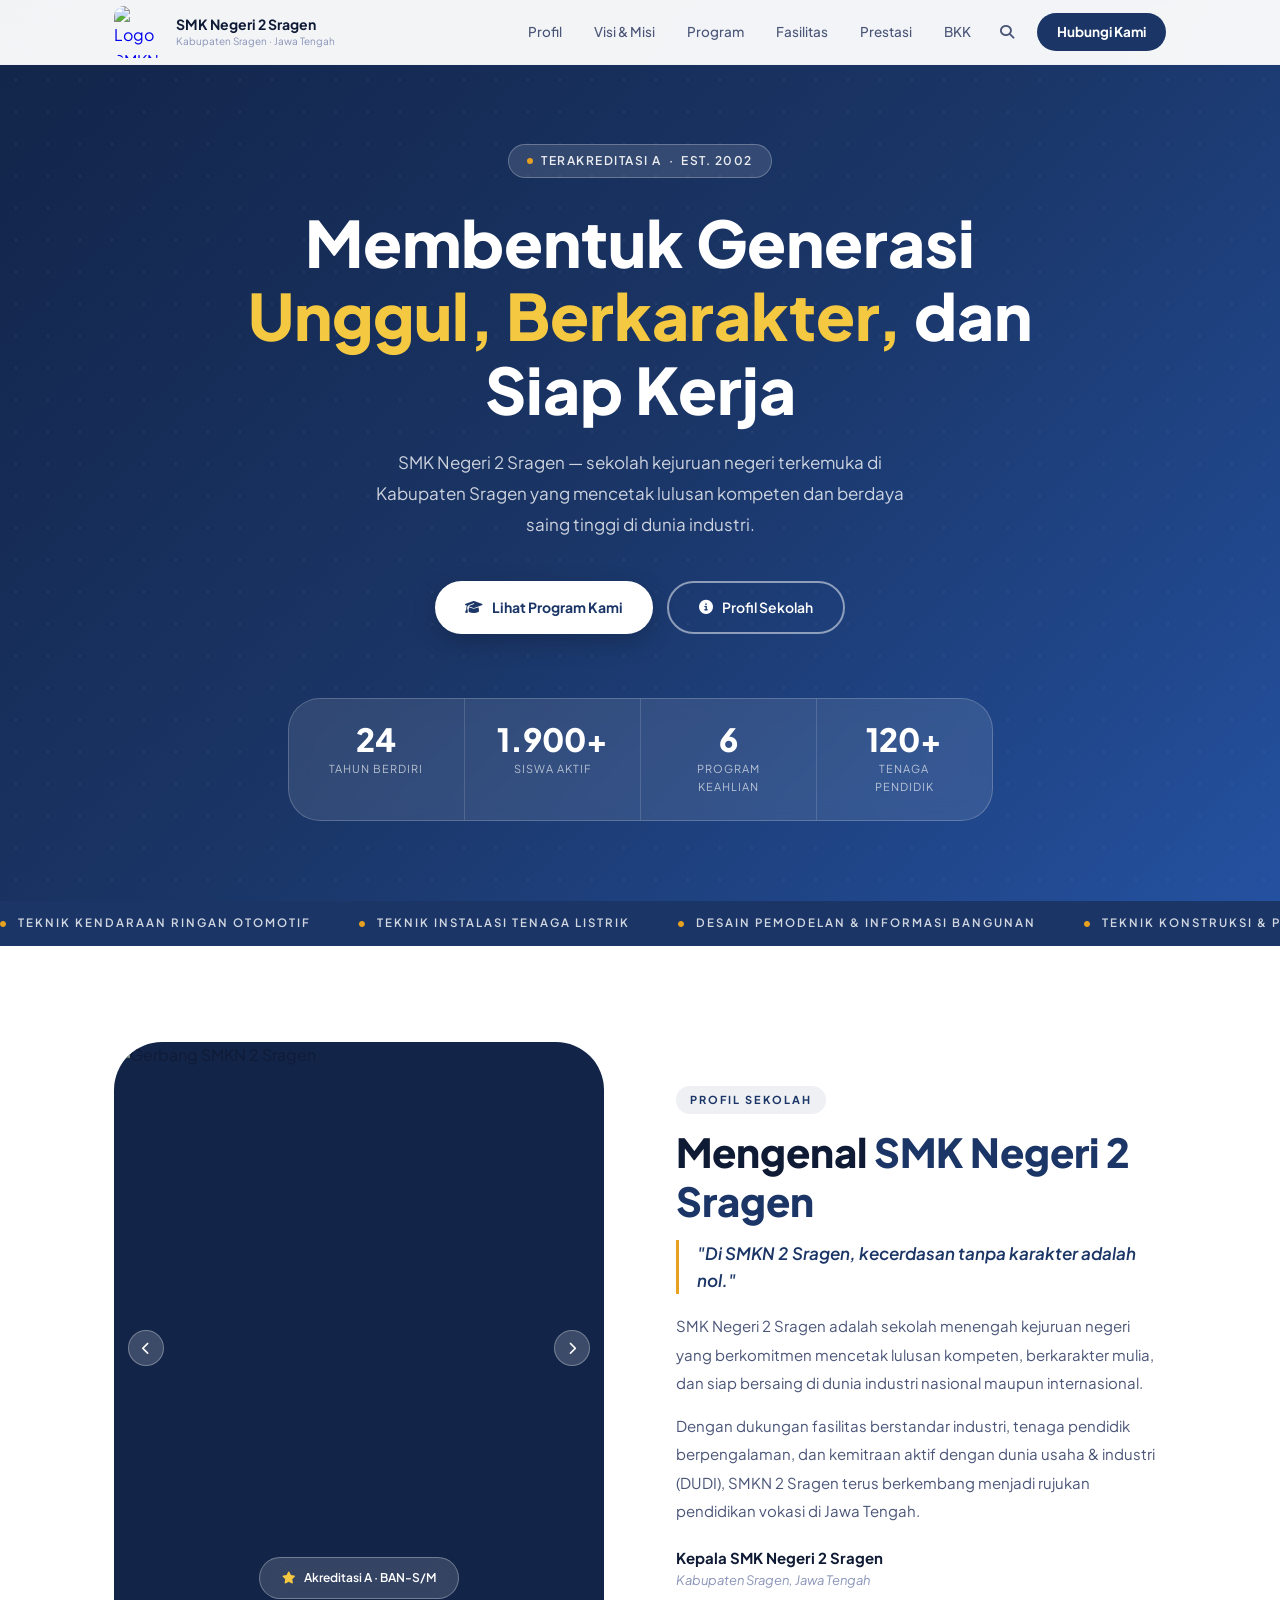
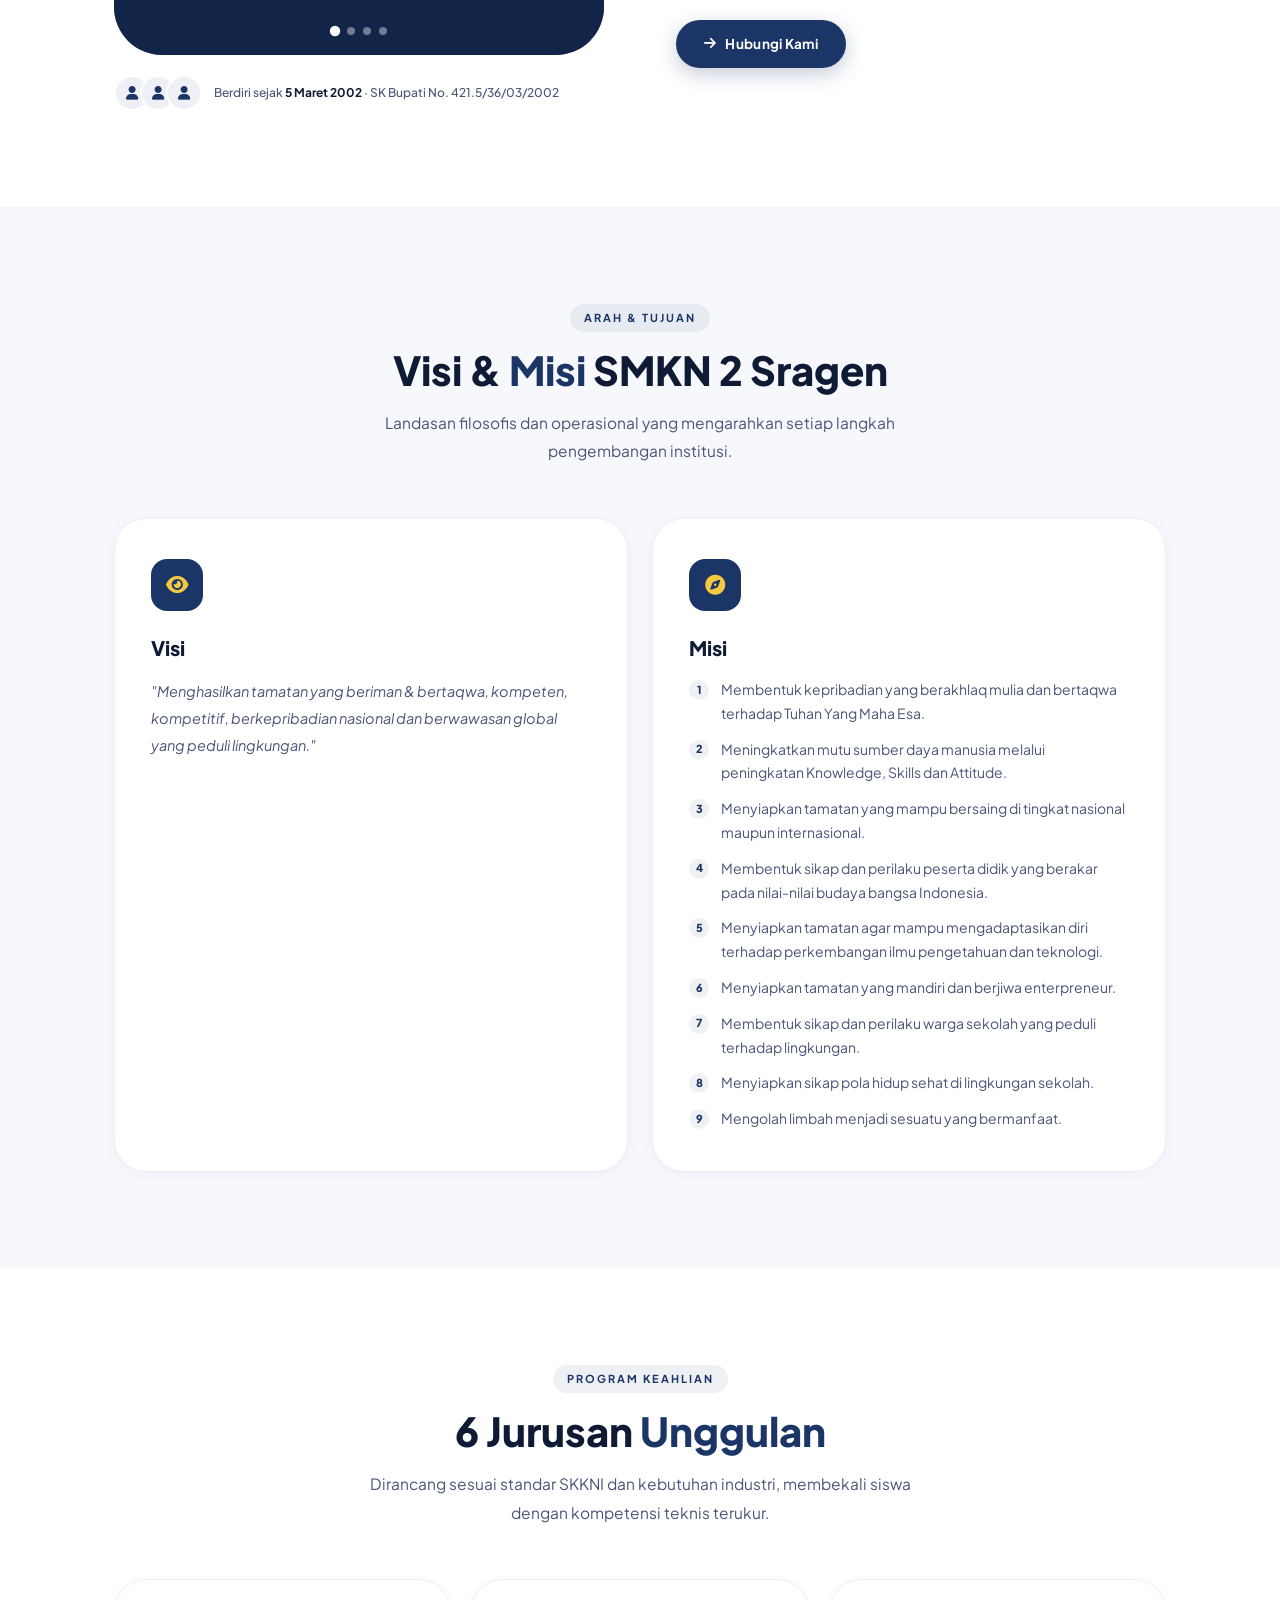
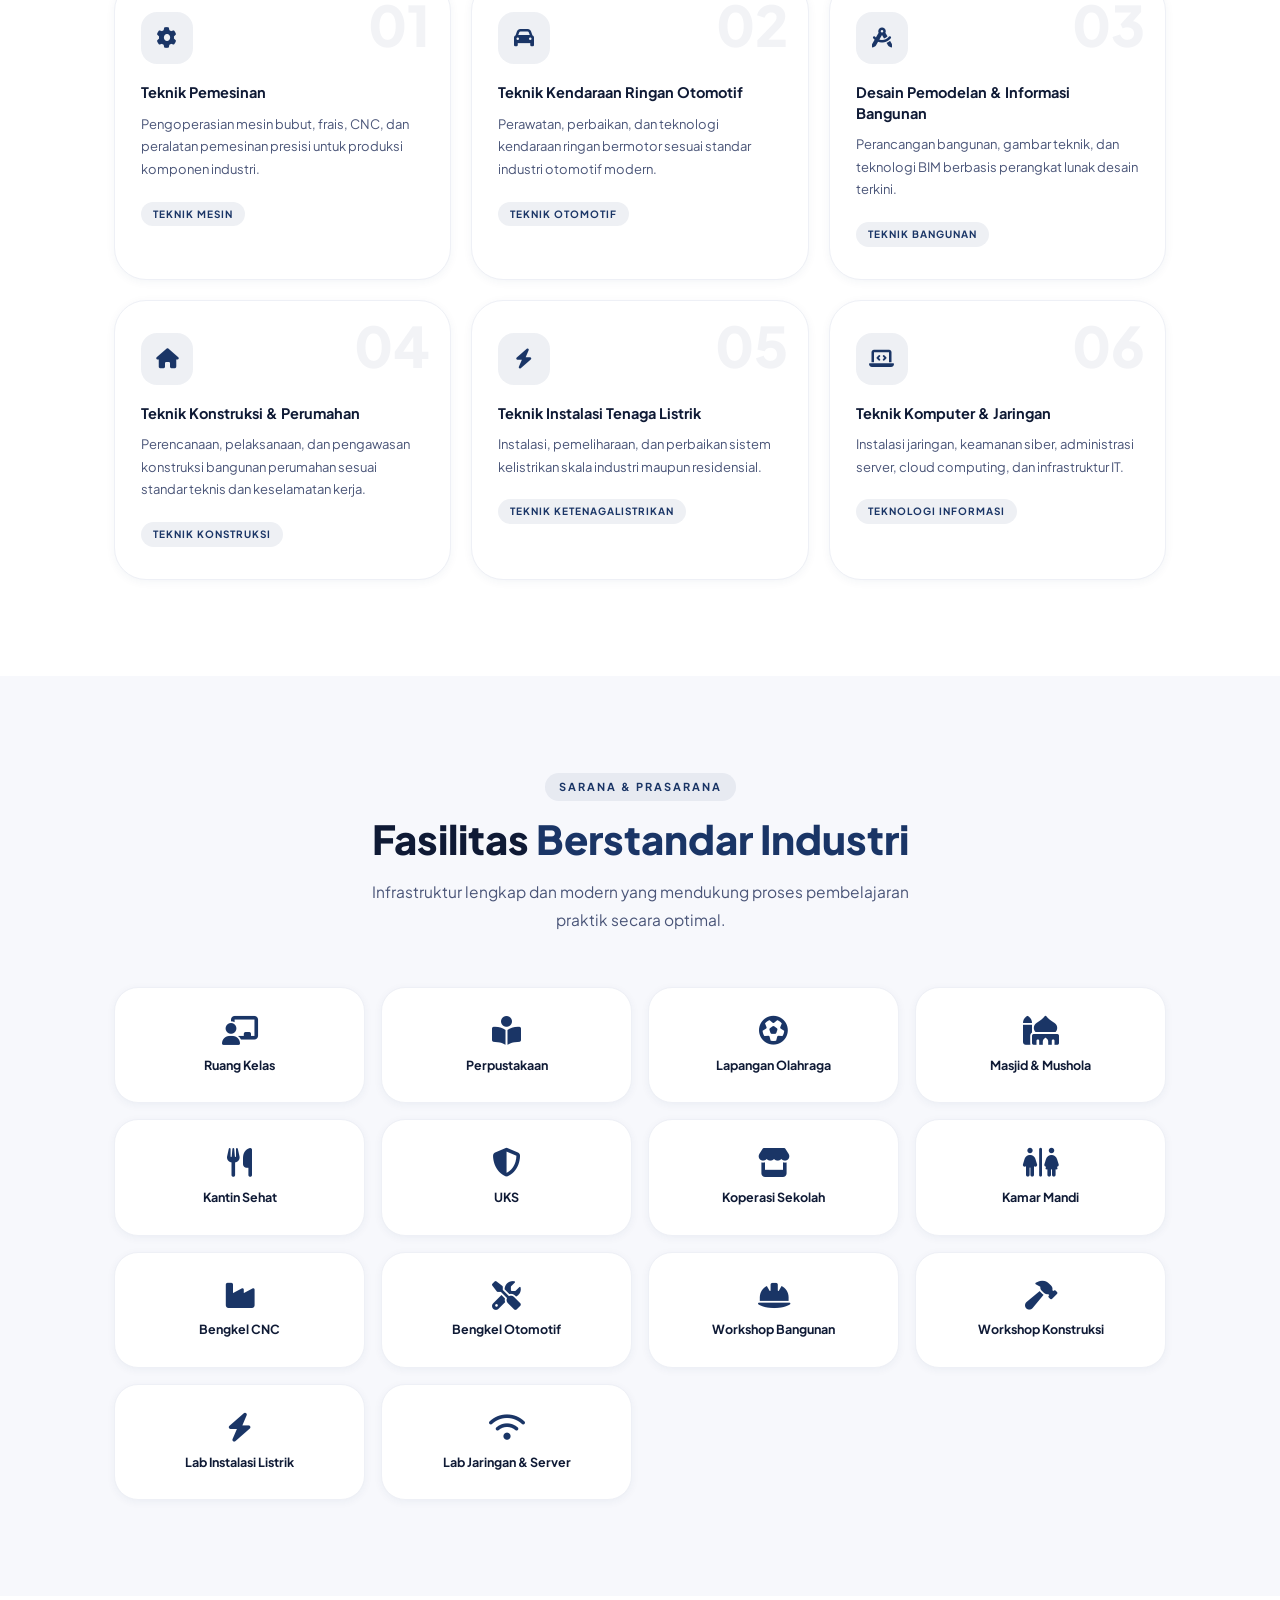
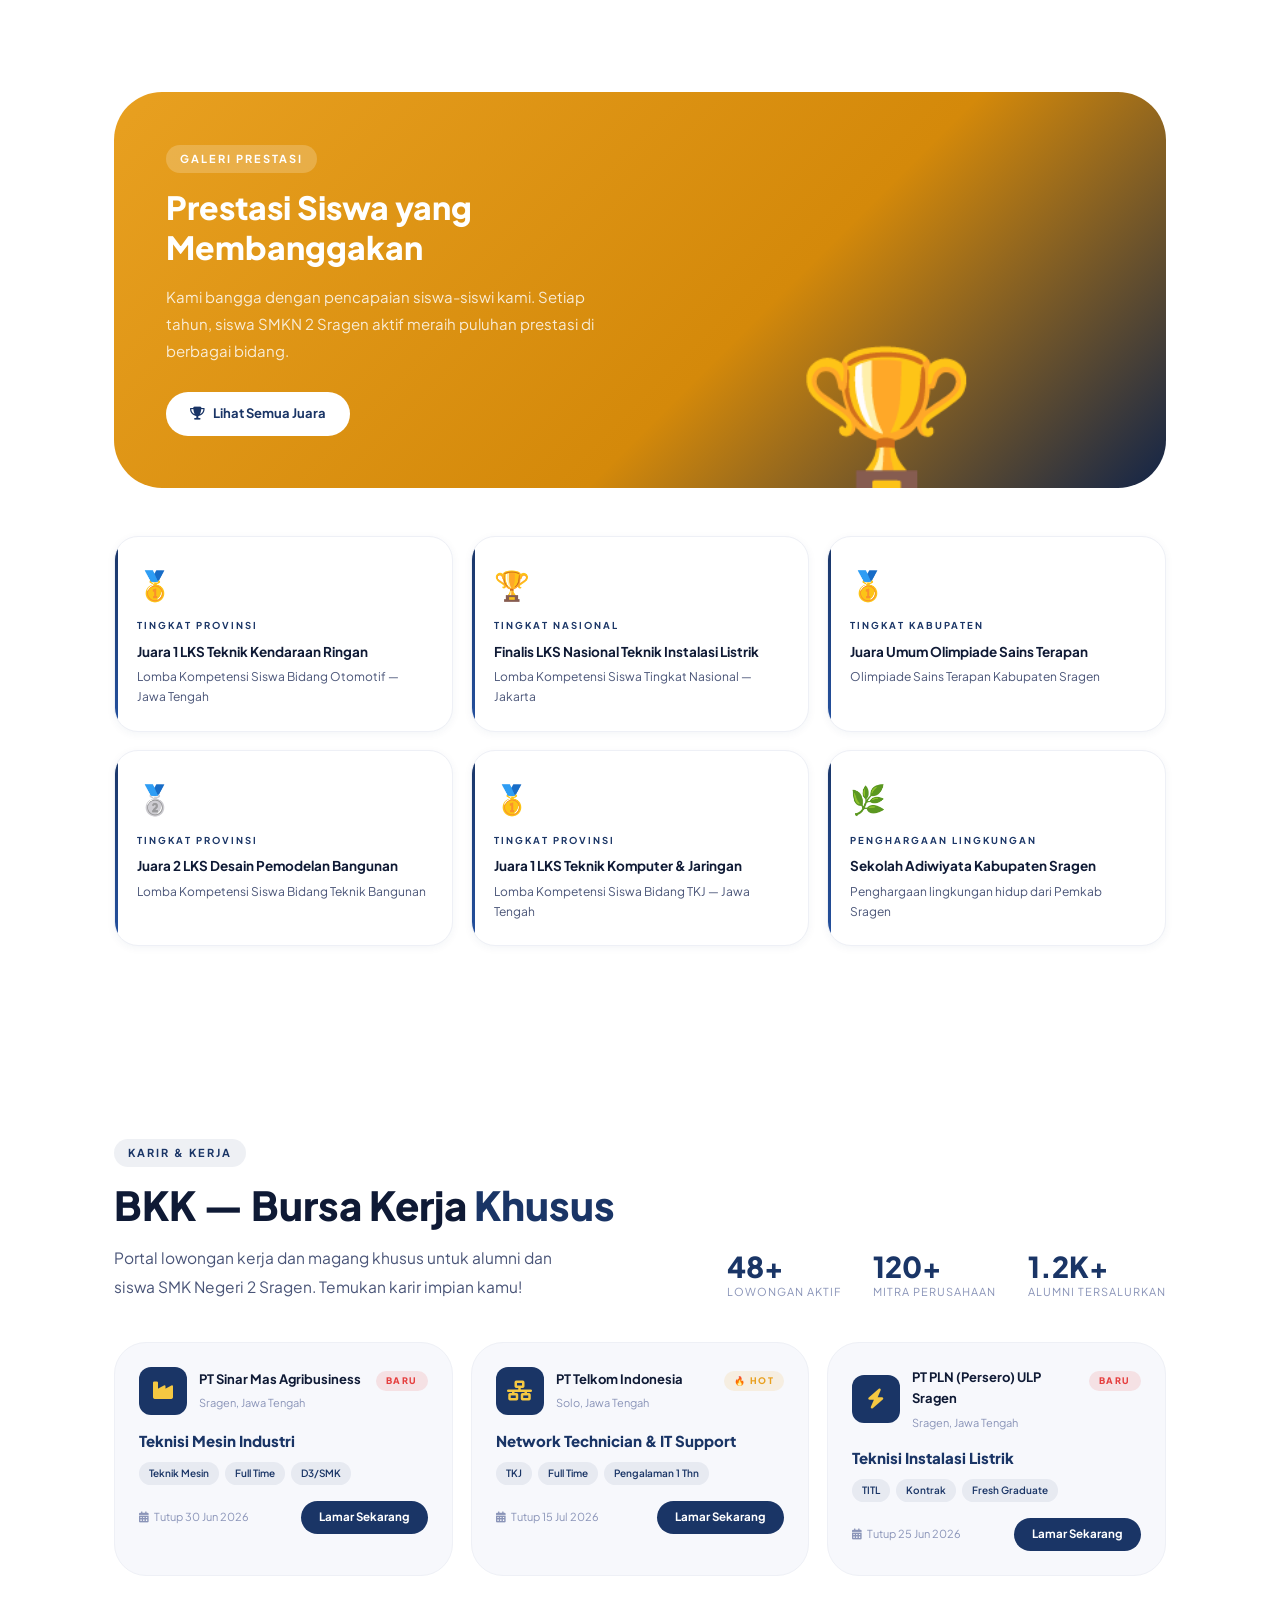
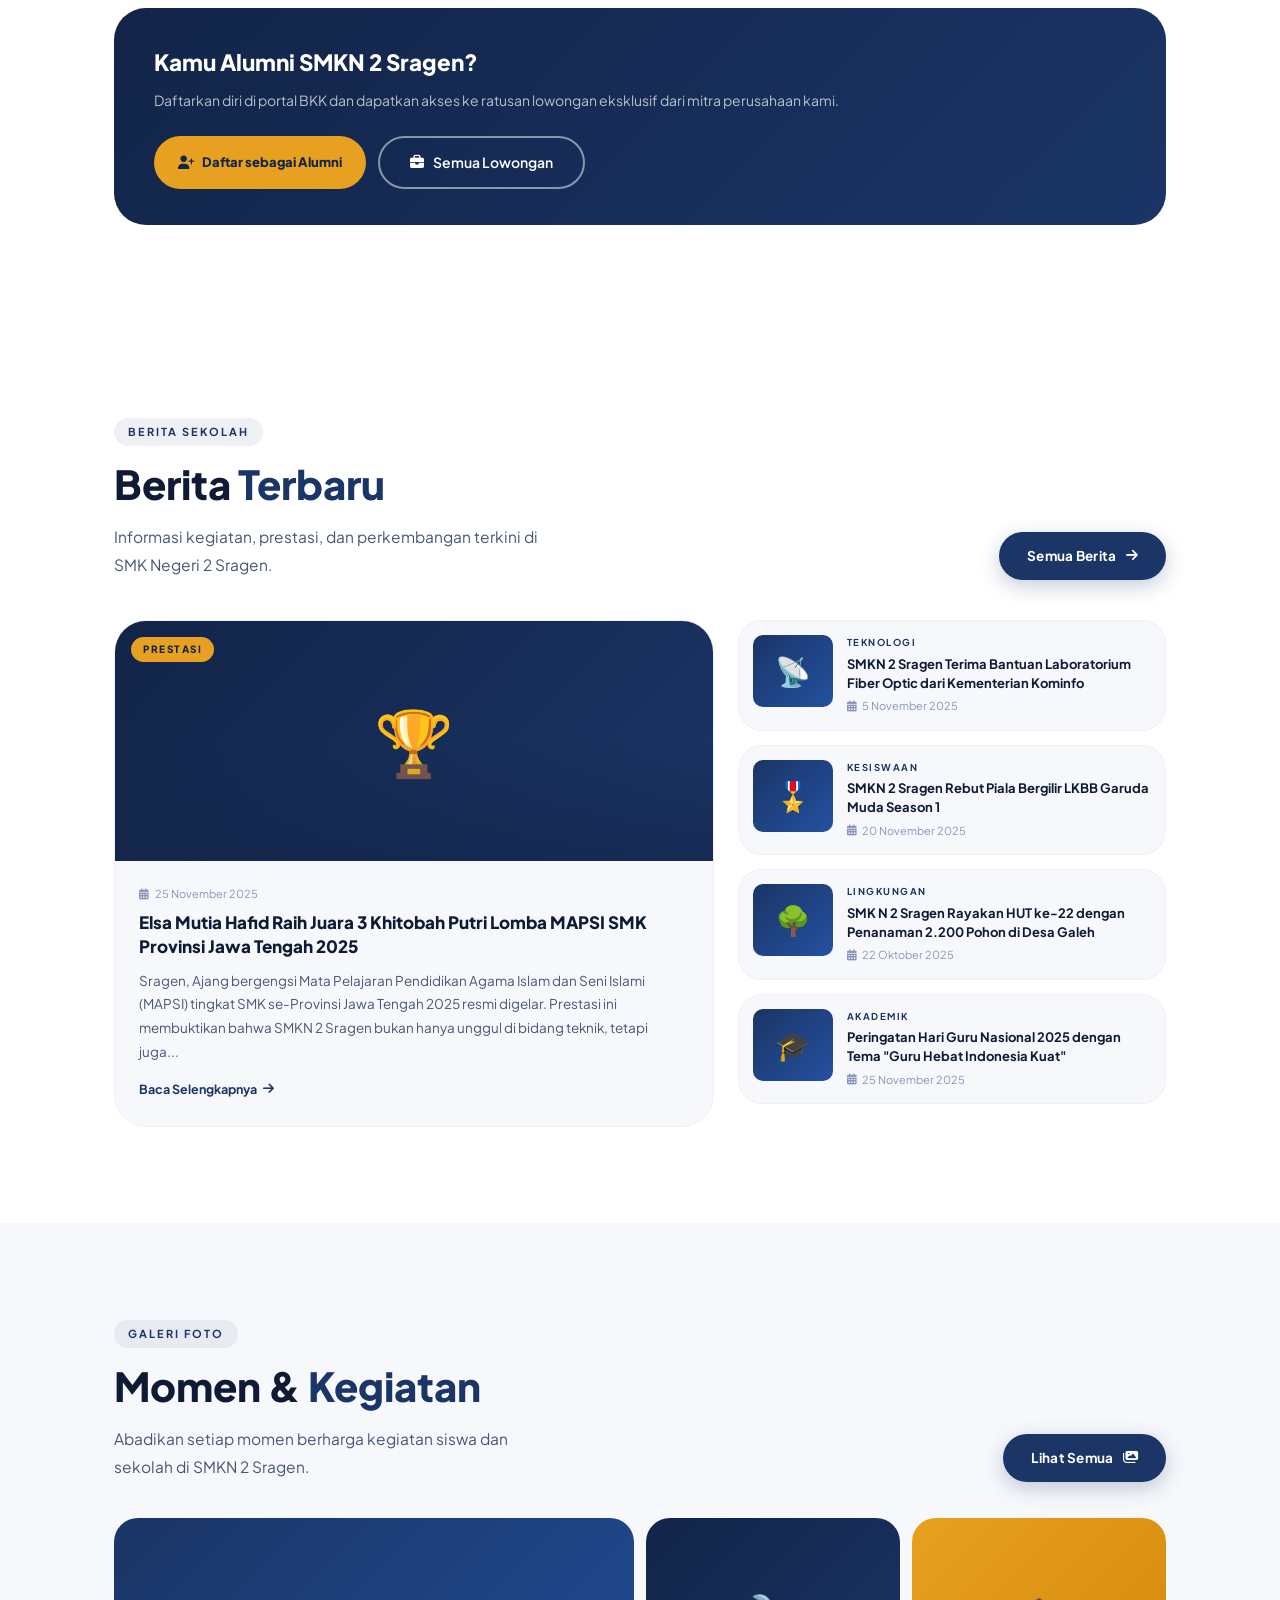
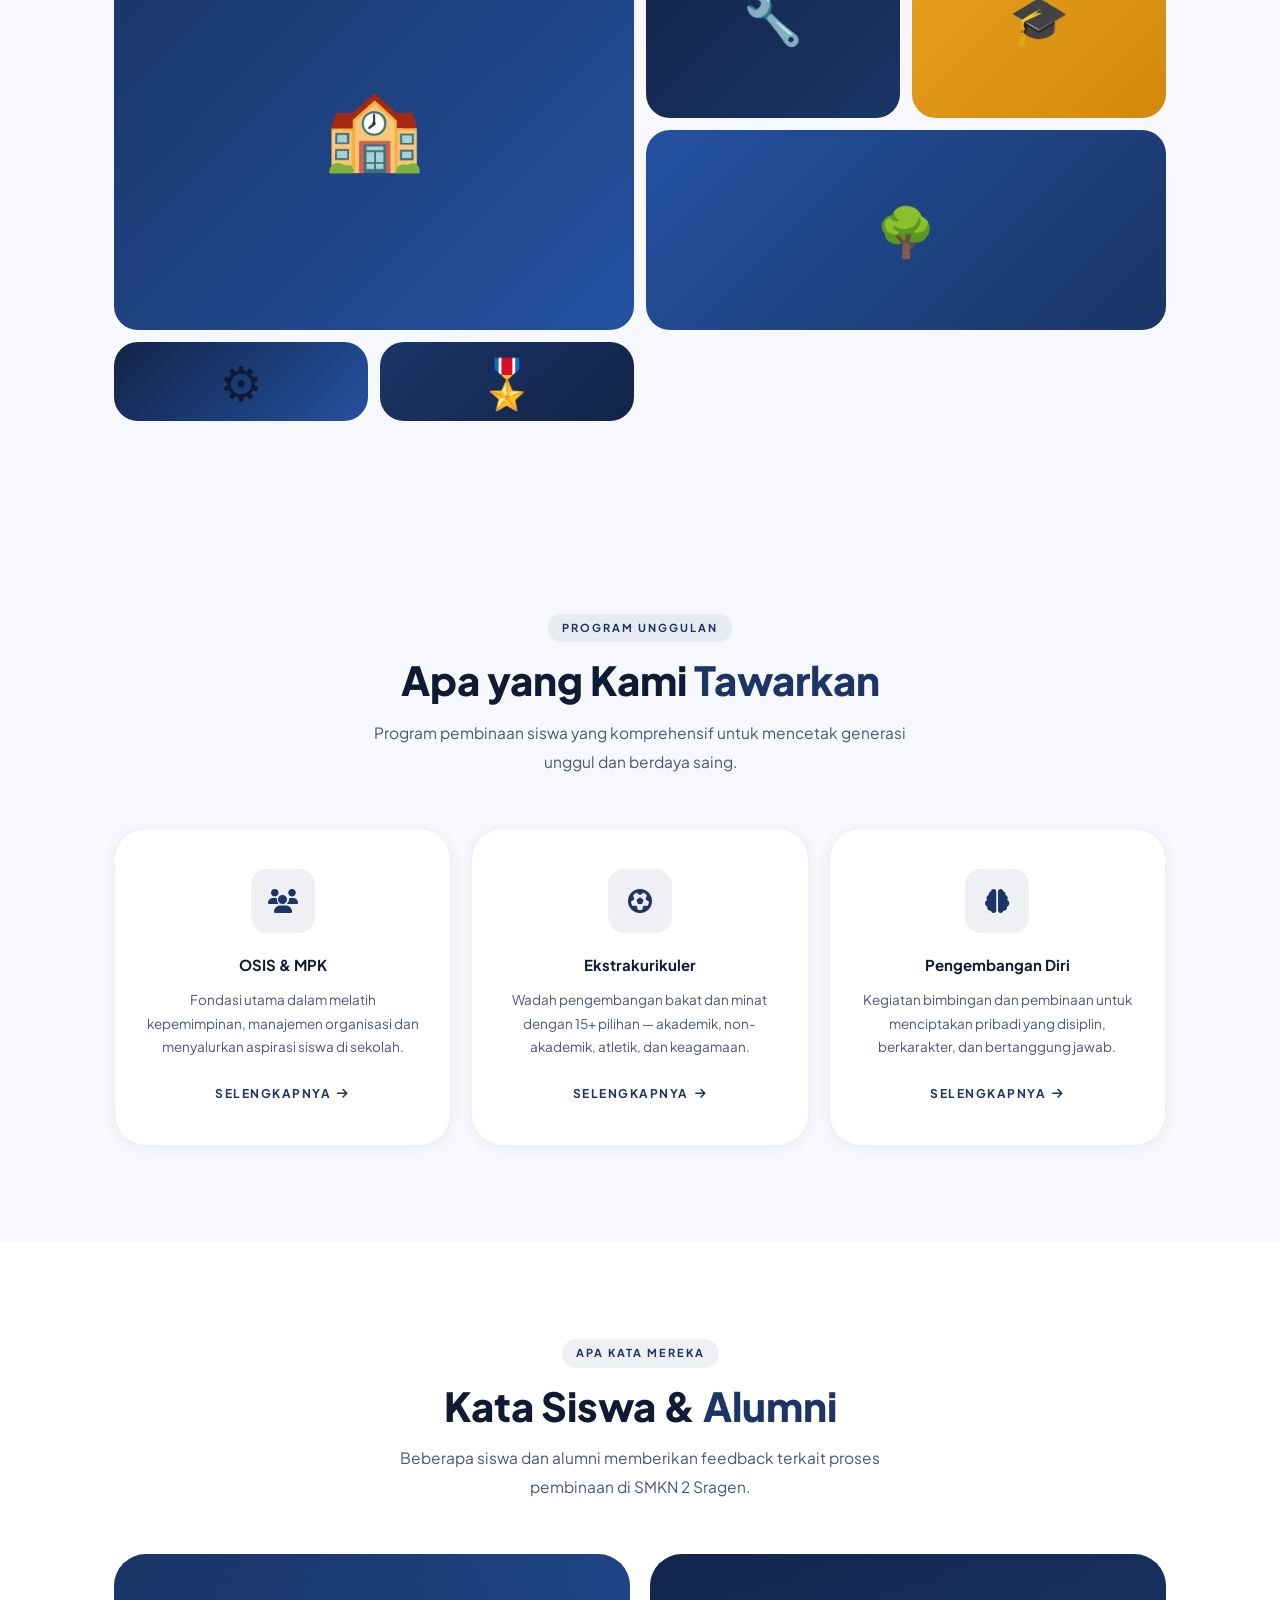
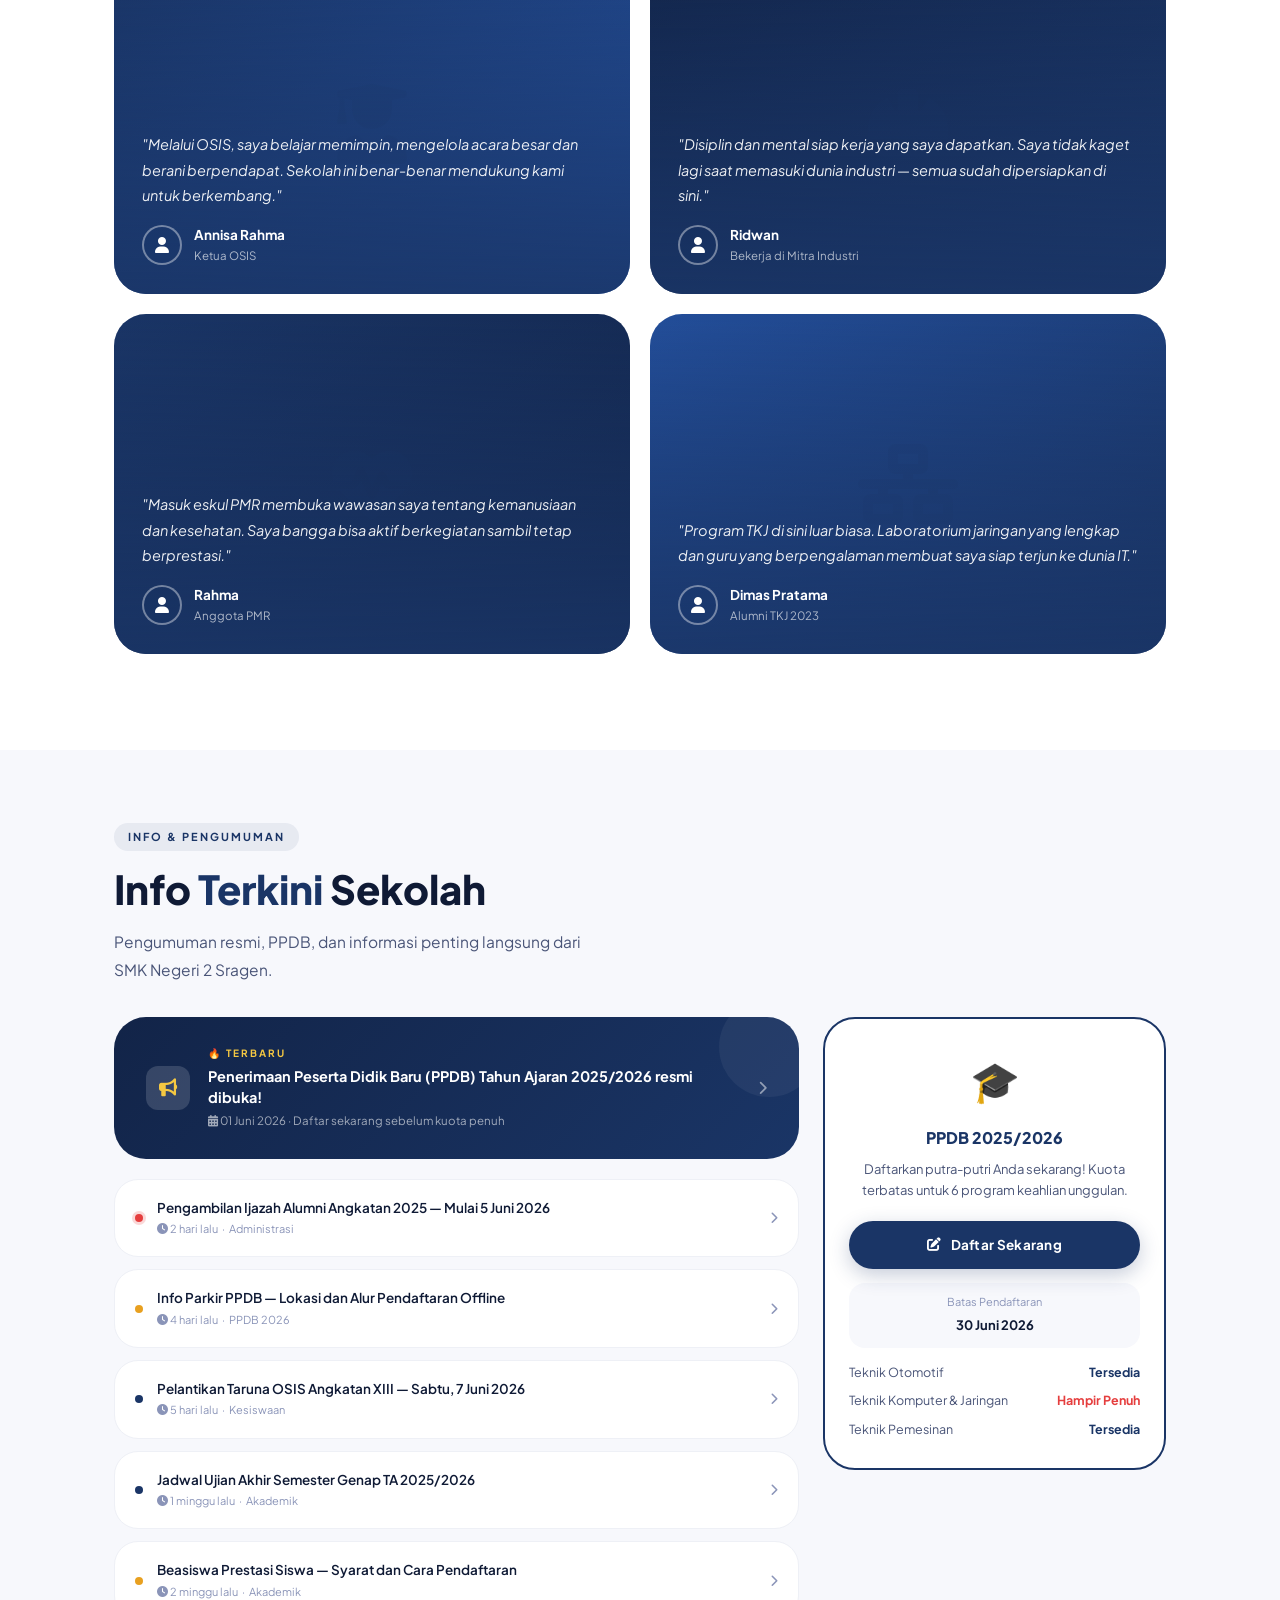
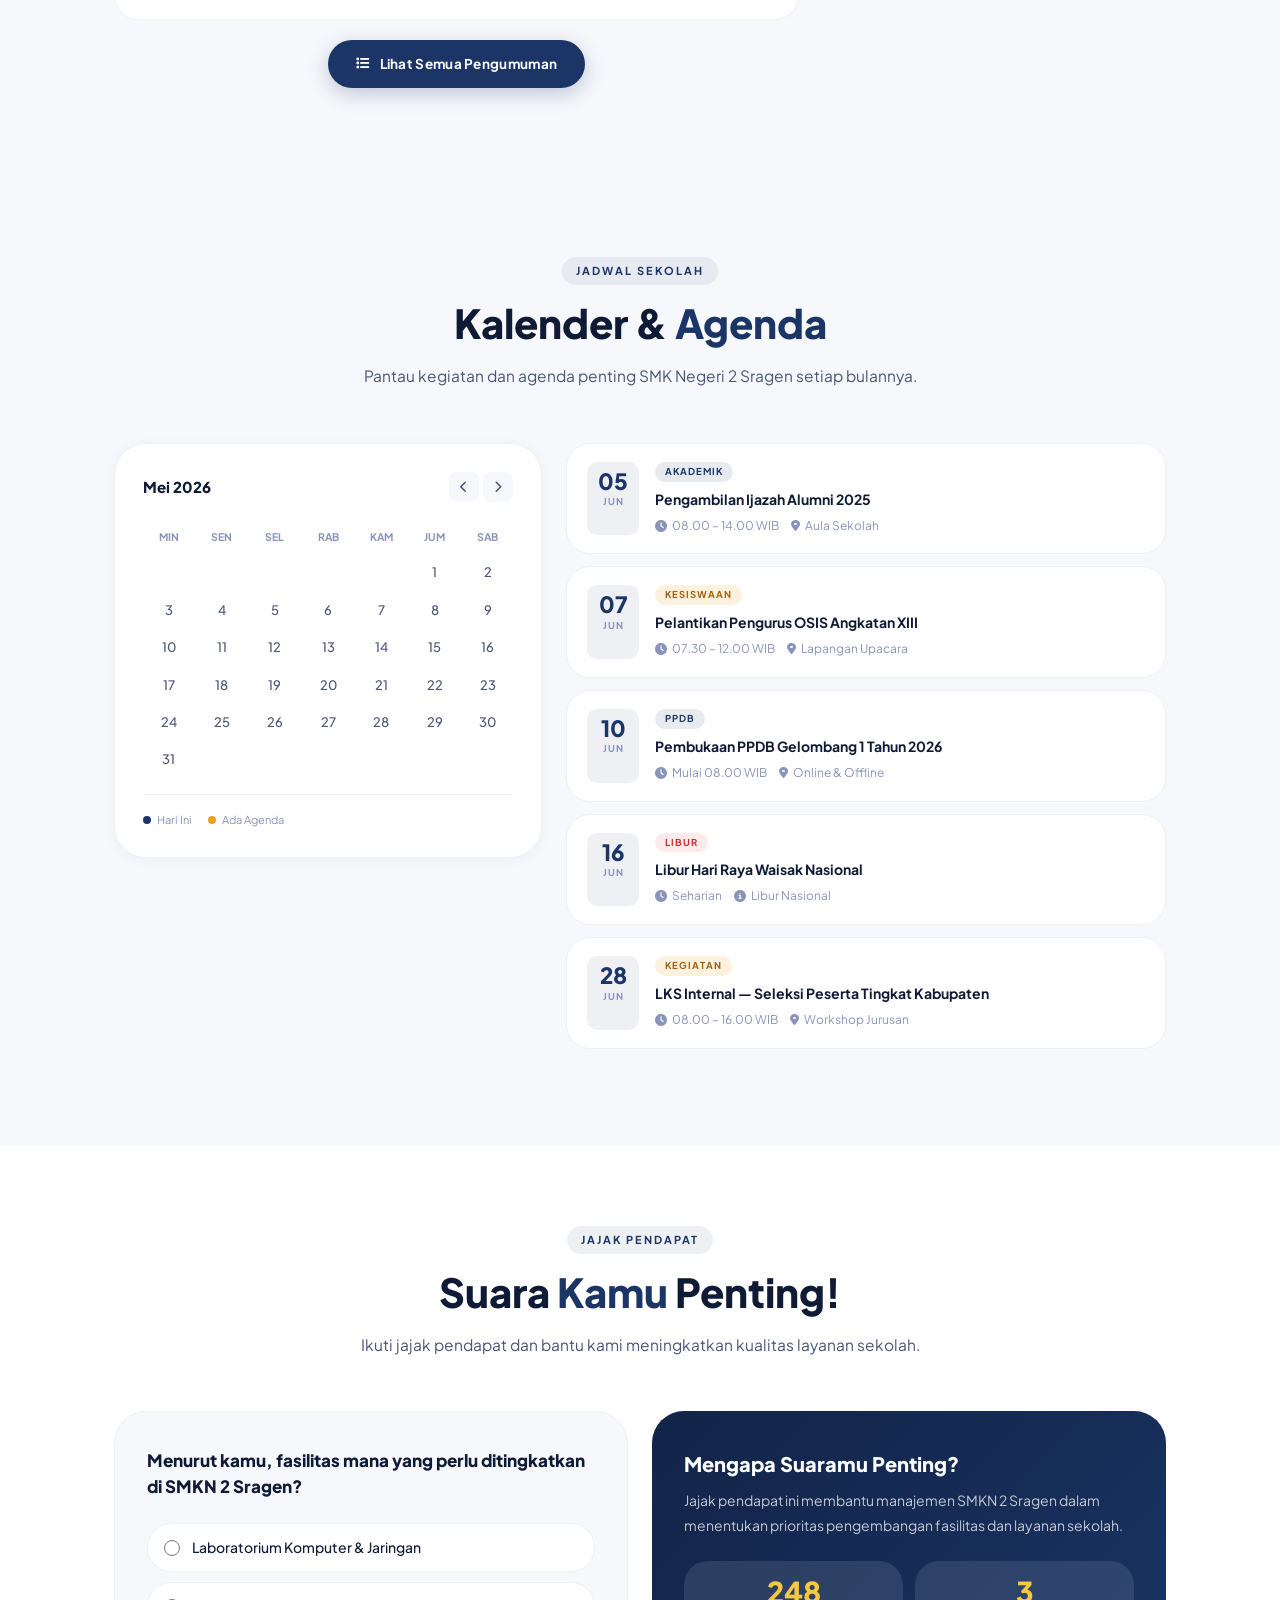
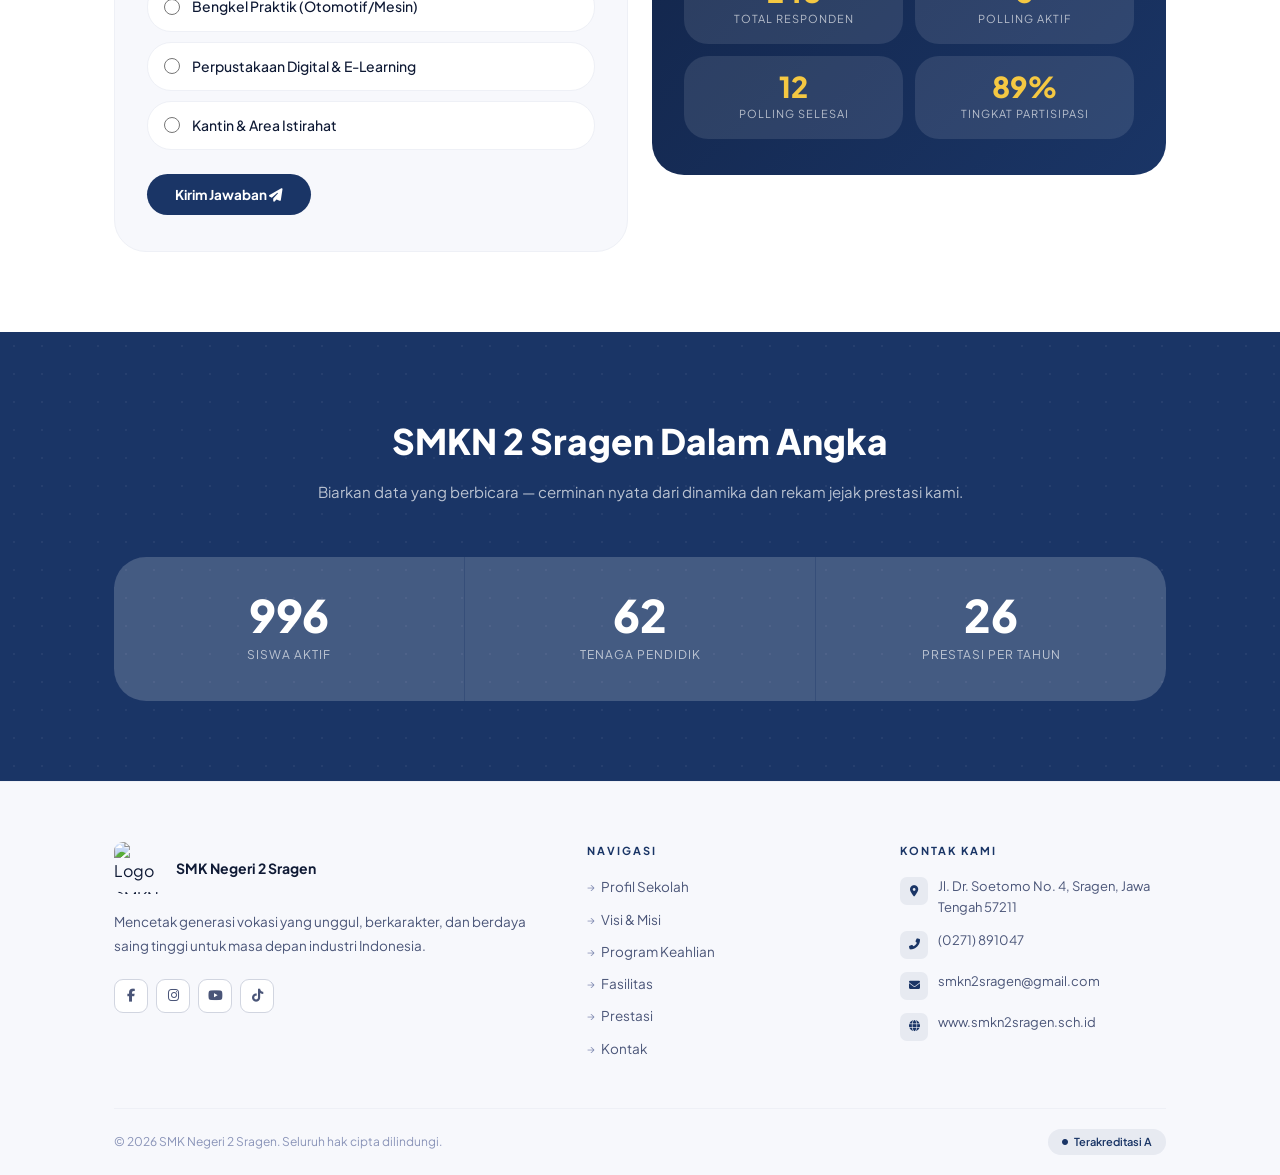
==== index.html @ 1231578f "Tambah link sosmed FB, IG, YouTube, TikTok di footer" ====
<!DOCTYPE html>
<html lang="id">
<head>
  <meta charset="UTF-8" />
  <meta name="viewport" content="width=device-width, initial-scale=1.0" />
  <title>SMK Negeri 2 Sragen — Excellent, Competent, Character</title>
  <link rel="preconnect" href="https://fonts.googleapis.com" />
  <link rel="preconnect" href="https://fonts.gstatic.com" crossorigin />
  <link href="https://fonts.googleapis.com/css2?family=Plus+Jakarta+Sans:ital,wght@0,300;0,400;0,500;0,600;0,700;0,800;1,400&display=swap" rel="stylesheet" />
  <link rel="stylesheet" href="https://cdnjs.cloudflare.com/ajax/libs/font-awesome/6.5.0/css/all.min.css" />
  <style>
    *, *::before, *::after { box-sizing: border-box; margin: 0; padding: 0; }

    :root {
      --navy:      #1a3566;
      --navy-dk:   #122448;
      --navy-lt:   #2451a0;
      --navy-dim:  rgba(26,53,102,0.07);
      --gold:      #e8a020;
      --gold-lt:   #f5c842;
      --white:     #ffffff;
      --gray-1:    #f7f8fc;
      --gray-2:    #eef0f6;
      --gray-3:    #d1d5e0;
      --text-1:    #0f1a35;
      --text-2:    #4a5578;
      --text-3:    #8a94b8;
      --r-sm:  8px; --r-md: 16px; --r-lg: 24px; --r-xl: 32px; --r-2xl: 48px;
      --sans: 'Plus Jakarta Sans', system-ui, sans-serif;
    }

    html { scroll-behavior: smooth; }
    body { font-family: var(--sans); background: var(--white); color: var(--text-1); line-height: 1.65; overflow-x: hidden; }

    ::-webkit-scrollbar { width: 4px; }
    ::-webkit-scrollbar-track { background: var(--gray-1); }
    ::-webkit-scrollbar-thumb { background: var(--navy); border-radius: 4px; }

    .container { max-width: 1100px; margin: 0 auto; padding: 0 24px; }

    /* REVEAL */
    .rv { opacity: 0; transform: translateY(28px); transition: opacity .6s ease, transform .6s ease; }
    .rv.on { opacity: 1; transform: none; }
    .d1{transition-delay:.08s} .d2{transition-delay:.16s} .d3{transition-delay:.24s} .d4{transition-delay:.32s}

    /* ── NAVBAR ── */
    .nav {
      position: fixed; top: 0; left: 0; right: 0; z-index: 999;
      background: rgba(255,255,255,0.95); backdrop-filter: blur(20px);
      border-bottom: 1px solid var(--gray-2);
      transition: box-shadow .3s;
    }
    .nav.scrolled { box-shadow: 0 2px 20px rgba(26,53,102,.1); }
    .nav-inner {
      max-width: 1100px; margin: 0 auto; padding: 0 24px;
      height: 64px; display: flex; align-items: center; justify-content: space-between;
    }
    .nav-logo { display: flex; align-items: center; gap: 10px; text-decoration: none; }
    .nav-logo-icon {
      width: 52px; height: 52px; border-radius: 10px;
      overflow: hidden; display: flex; align-items: center; justify-content: center;
    }
    .nav-logo-icon img {
      width: 100%; height: 100%; object-fit: contain;
    }
    .nav-logo-text { font-size: 14px; font-weight: 700; color: var(--text-1); line-height: 1.3; }
    .nav-logo-sub { font-size: 10px; color: var(--text-3); font-weight: 400; display: block; }
    .nav-menu { display: flex; align-items: center; gap: 4px; }
    .nav-menu a {
      font-size: 13.5px; font-weight: 500; color: var(--text-2);
      text-decoration: none; padding: 6px 14px; border-radius: 8px;
      transition: color .2s, background .2s;
    }
    .nav-menu a:hover, .nav-menu a.act { color: var(--navy); background: var(--navy-dim); }
    .nav-cta {
      background: var(--navy) !important; color: #fff !important;
      font-weight: 700 !important; border-radius: 100px !important;
      padding: 8px 20px !important; margin-left: 8px;
      transition: background .2s, transform .2s !important;
    }
    .nav-cta:hover { background: var(--navy-lt) !important; transform: translateY(-1px) !important; }


    /* ── HERO ── */
    .hero {
      min-height: 100vh; position: relative; display: flex; align-items: center;
      overflow: hidden; padding-top: 64px;
    }
    .hero-bg {
      position: absolute; inset: 0; z-index: 0;
      background: linear-gradient(135deg, var(--navy-dk) 0%, var(--navy) 50%, var(--navy-lt) 100%);
    }
    .hero-bg::after {
      content: ''; position: absolute; inset: 0;
      background: url('https://images.unsplash.com/photo-1580582932707-520aed937b7b?w=1400&q=80') center/cover no-repeat;
      opacity: .18;
    }
    .hero-bg-pattern {
      position: absolute; inset: 0; z-index: 1;
      background-image: radial-gradient(circle, rgba(255,255,255,.06) 1px, transparent 1px);
      background-size: 32px 32px;
    }
    .hero-inner {
      position: relative; z-index: 2; width: 100%;
      display: flex; flex-direction: column; align-items: center;
      text-align: center; padding: 80px 24px;
    }
    .hero-badge {
      display: inline-flex; align-items: center; gap: 8px;
      background: rgba(255,255,255,.12); border: 1px solid rgba(255,255,255,.25);
      border-radius: 100px; padding: 6px 18px; margin-bottom: 28px;
      font-size: 12px; font-weight: 600; color: rgba(255,255,255,.9);
      letter-spacing: 1.5px; text-transform: uppercase;
    }
    .hero-badge-dot { width: 6px; height: 6px; border-radius: 50%; background: var(--gold); }
    .hero-title {
      font-size: clamp(2.4rem, 5.5vw, 4rem); font-weight: 800;
      color: #fff; line-height: 1.15; margin-bottom: 20px;
      max-width: 800px;
    }
    .hero-title span { color: var(--gold-lt); }
    .hero-desc {
      font-size: 17px; color: rgba(255,255,255,.78); line-height: 1.85;
      max-width: 560px; margin-bottom: 40px;
    }
    .hero-btns { display: flex; gap: 14px; flex-wrap: wrap; justify-content: center; }
    .btn-white {
      display: inline-flex; align-items: center; gap: 9px;
      background: #fff; color: var(--navy);
      padding: 13px 30px; border-radius: 100px;
      font-size: 14px; font-weight: 700; text-decoration: none;
      box-shadow: 0 8px 24px rgba(0,0,0,.2);
      transition: transform .25s, box-shadow .25s;
    }
    .btn-white:hover { transform: translateY(-2px); box-shadow: 0 12px 32px rgba(0,0,0,.28); }
    .btn-outline-white {
      display: inline-flex; align-items: center; gap: 9px;
      border: 2px solid rgba(255,255,255,.5); color: #fff;
      padding: 13px 30px; border-radius: 100px;
      font-size: 14px; font-weight: 600; text-decoration: none;
      transition: border-color .25s, background .25s;
    }
    .btn-outline-white:hover { border-color: #fff; background: rgba(255,255,255,.1); }
    .hero-stats {
      display: flex; gap: 0; margin-top: 64px;
      background: rgba(255,255,255,.1); border: 1px solid rgba(255,255,255,.2);
      border-radius: var(--r-xl); overflow: hidden; backdrop-filter: blur(10px);
    }
    .hstat {
      flex: 1; padding: 24px 32px; text-align: center;
      border-right: 1px solid rgba(255,255,255,.15);
    }
    .hstat:last-child { border-right: none; }
    .hstat-num { font-size: 2rem; font-weight: 800; color: #fff; line-height: 1; }
    .hstat-lbl { font-size: 11px; color: rgba(255,255,255,.65); margin-top: 5px; text-transform: uppercase; letter-spacing: 1px; }

    /* ── TICKER ── */
    .ticker { background: var(--navy); padding: 13px 0; overflow: hidden; }
    .ticker-track { display: flex; gap: 48px; animation: tick 28s linear infinite; white-space: nowrap; }
    .ticker-item {
      display: flex; align-items: center; gap: 10px; flex-shrink: 0;
      font-size: 11.5px; font-weight: 600; letter-spacing: 2px;
      text-transform: uppercase; color: rgba(255,255,255,.8);
    }
    .ticker-item i { color: var(--gold); font-size: 6px; }
    @keyframes tick { from{transform:translateX(0)} to{transform:translateX(-50%)} }

    /* ── SECTION HEADER ── */
    .s-tag {
      display: inline-block; background: var(--navy-dim); color: var(--navy);
      font-size: 11px; font-weight: 700; letter-spacing: 2px; text-transform: uppercase;
      padding: 5px 14px; border-radius: 100px; margin-bottom: 14px;
    }
    .s-title {
      font-size: clamp(1.75rem, 3.5vw, 2.5rem); font-weight: 800;
      color: var(--text-1); line-height: 1.22; margin-bottom: 14px;
    }
    .s-title em { font-style: normal; color: var(--navy); }
    .s-desc { font-size: 15.5px; color: var(--text-2); line-height: 1.85; max-width: 560px; }
    .s-header { margin-bottom: 52px; }
    .s-header.c { text-align: center; }
    .s-header.c .s-desc { margin: 0 auto; }

    /* ── ABOUT / SAMBUTAN ── */
    .about { padding: 96px 0; background: var(--white); }
    .about-grid { display: grid; grid-template-columns: 1fr 1fr; gap: 72px; align-items: center; }
    .about-img-wrap { position: relative; }
    .about-img {
      width: 100%; aspect-ratio: 4/5; border-radius: var(--r-2xl);
      background: var(--navy-dk); overflow: hidden; position: relative;
    }
    /* Slideshow */
    .slide {
      position: absolute; inset: 0; opacity: 0;
      transition: opacity 1s ease-in-out;
    }
    .slide.active { opacity: 1; }
    .slide img {
      width: 100%; height: 100%; object-fit: cover;
      transform: scale(1.05);
      transition: transform 6s ease;
    }
    .slide.active img { transform: scale(1); }
    .slide-overlay {
      position: absolute; inset: 0;
      background: linear-gradient(180deg, rgba(18,36,72,.1) 0%, rgba(18,36,72,.55) 100%);
    }
    .about-img-badge {
      position: absolute; bottom: 56px; left: 50%; transform: translateX(-50%);
      background: rgba(255,255,255,.15); backdrop-filter: blur(12px);
      border: 1px solid rgba(255,255,255,.3);
      color: #fff; border-radius: 100px;
      padding: 10px 22px; font-size: 12px; font-weight: 600;
      white-space: nowrap; display: flex; align-items: center; gap: 8px;
      z-index: 3;
    }
    .about-img-badge i { color: var(--gold-lt); }
    /* Dots */
    .slide-dots {
      position: absolute; bottom: 20px; left: 50%; transform: translateX(-50%);
      display: flex; gap: 8px; z-index: 3;
    }
    .slide-dot {
      width: 8px; height: 8px; border-radius: 50%;
      background: rgba(255,255,255,.4); border: none; cursor: pointer;
      transition: background .3s, transform .3s; padding: 0;
    }
    .slide-dot.active { background: #fff; transform: scale(1.3); }
    /* Prev / Next arrows */
    .slide-arrow {
      position: absolute; top: 50%; transform: translateY(-50%);
      width: 36px; height: 36px; border-radius: 50%;
      background: rgba(255,255,255,.18); backdrop-filter: blur(8px);
      border: 1px solid rgba(255,255,255,.3); color: #fff;
      display: flex; align-items: center; justify-content: center;
      cursor: pointer; z-index: 3; font-size: 13px;
      transition: background .2s;
    }
    .slide-arrow:hover { background: rgba(255,255,255,.35); }
    .slide-arrow.prev { left: 14px; }
    .slide-arrow.next { right: 14px; }
    .about-avatars { display: flex; align-items: center; margin-top: 20px; gap: 12px; }
    .about-avatar-stack { display: flex; }
    .about-avatar {
      width: 36px; height: 36px; border-radius: 50%; border: 2px solid #fff;
      background: var(--gray-2); margin-left: -10px; display: flex; align-items: center;
      justify-content: center; font-size: 14px; color: var(--navy); overflow: hidden;
    }
    .about-avatar:first-child { margin-left: 0; }
    .about-avatar img { width: 100%; height: 100%; object-fit: cover; }
    .about-avatar-text { font-size: 12px; color: var(--text-2); font-weight: 500; }
    .about-avatar-text strong { color: var(--text-1); }
    .about-quote {
      font-size: 17px; font-style: italic; color: var(--navy); font-weight: 600;
      border-left: 3px solid var(--gold); padding-left: 18px; margin-bottom: 18px; line-height: 1.6;
    }
    .about-body-text { font-size: 15px; color: var(--text-2); line-height: 1.9; margin-bottom: 14px; }
    .about-name { font-weight: 700; color: var(--text-1); font-size: 15px; margin-top: 20px; }
    .about-role { font-size: 13px; color: var(--text-3); font-style: italic; }
    .btn-navy {
      display: inline-flex; align-items: center; gap: 9px;
      background: var(--navy); color: #fff;
      padding: 13px 28px; border-radius: 100px;
      font-size: 13.5px; font-weight: 700; text-decoration: none;
      letter-spacing: .3px; margin-top: 28px;
      transition: background .25s, transform .25s, box-shadow .25s;
      box-shadow: 0 6px 20px rgba(26,53,102,.25);
    }
    .btn-navy:hover { background: var(--navy-lt); transform: translateY(-2px); box-shadow: 0 10px 28px rgba(26,53,102,.35); }

    /* ── PROGRAM CARDS ── */
    .program { padding: 96px 0; background: var(--gray-1); }
    .program-grid { display: grid; grid-template-columns: repeat(3,1fr); gap: 20px; }
    .pcard {
      background: var(--white); border-radius: var(--r-xl);
      padding: 40px 28px; text-align: center;
      border: 1px solid var(--gray-2);
      box-shadow: 0 2px 12px rgba(26,53,102,.06);
      transition: transform .3s, box-shadow .3s, border-color .3s;
    }
    .pcard:hover { transform: translateY(-6px); box-shadow: 0 16px 40px rgba(26,53,102,.13); border-color: var(--navy); }
    .pcard-ico {
      width: 64px; height: 64px; border-radius: var(--r-md);
      background: var(--navy-dim); margin: 0 auto 20px;
      display: flex; align-items: center; justify-content: center;
      font-size: 24px; color: var(--navy);
      transition: background .3s, color .3s;
    }
    .pcard:hover .pcard-ico { background: var(--navy); color: var(--gold-lt); }
    .pcard h3 { font-size: 15px; font-weight: 700; color: var(--text-1); margin-bottom: 10px; }
    .pcard p { font-size: 13.5px; color: var(--text-2); line-height: 1.75; margin-bottom: 20px; }
    .pcard-link {
      font-size: 12px; font-weight: 700; color: var(--navy);
      text-decoration: none; letter-spacing: 1.5px; text-transform: uppercase;
      display: inline-flex; align-items: center; gap: 6px;
      transition: gap .2s;
    }
    .pcard-link:hover { gap: 10px; }

    /* ── TESTIMONIALS ── */
    .testi { padding: 96px 0; background: var(--white); }
    .testi-grid { display: grid; grid-template-columns: repeat(2,1fr); gap: 20px; }
    .tcard {
      border-radius: var(--r-xl); overflow: hidden; position: relative;
      min-height: 340px; display: flex; align-items: flex-end;
      background: var(--gray-2);
    }
    .tcard-bg {
      position: absolute; inset: 0;
      background: linear-gradient(180deg, rgba(26,53,102,.1) 0%, rgba(26,53,102,.85) 100%);
      z-index: 1;
    }
    .tcard-img-placeholder {
      position: absolute; inset: 0; display: flex; align-items: center; justify-content: center;
      font-size: 5rem; color: var(--navy); opacity: .15;
    }
    .tcard-body { position: relative; z-index: 2; padding: 28px; }
    .tcard-quote { font-size: 14.5px; color: rgba(255,255,255,.92); line-height: 1.75; margin-bottom: 16px; font-style: italic; }
    .tcard-person { display: flex; align-items: center; gap: 12px; }
    .tcard-avatar {
      width: 40px; height: 40px; border-radius: 50%; background: var(--navy-dim);
      border: 2px solid rgba(255,255,255,.4); flex-shrink: 0;
      display: flex; align-items: center; justify-content: center; font-size: 16px; color: #fff;
    }
    .tcard-name { font-size: 13.5px; font-weight: 700; color: #fff; }
    .tcard-role { font-size: 11.5px; color: rgba(255,255,255,.65); }

    /* ── VISI MISI ── */
    .vismis { padding: 96px 0; background: var(--gray-1); }
    .vismis-grid { display: grid; grid-template-columns: 1fr 1fr; gap: 24px; }
    .vm-card {
      background: var(--white); border-radius: var(--r-xl); padding: 40px 36px;
      border: 1px solid var(--gray-2); box-shadow: 0 2px 12px rgba(26,53,102,.05);
      transition: box-shadow .3s, border-color .3s;
    }
    .vm-card:hover { box-shadow: 0 10px 32px rgba(26,53,102,.1); border-color: var(--navy); }
    .vm-ico {
      width: 52px; height: 52px; border-radius: var(--r-md);
      background: var(--navy); display: flex; align-items: center; justify-content: center;
      font-size: 20px; color: var(--gold-lt); margin-bottom: 20px;
    }
    .vm-card h3 { font-size: 20px; font-weight: 800; color: var(--text-1); margin-bottom: 14px; }
    .vm-card p { font-size: 14.5px; color: var(--text-2); line-height: 1.85; font-style: italic; margin-bottom: 0; }
    .vm-list { list-style: none; display: flex; flex-direction: column; gap: 12px; counter-reset: misi-counter; }
    .vm-list li {
      display: flex; align-items: flex-start; gap: 12px;
      font-size: 14px; color: var(--text-2); line-height: 1.7;
      counter-increment: misi-counter;
    }
    .vm-list li::before {
      content: counter(misi-counter); font-size: 11px; font-weight: 800;
      color: var(--navy); background: var(--navy-dim);
      width: 20px; height: 20px; border-radius: 50%;
      display: flex; align-items: center; justify-content: center;
      flex-shrink: 0; margin-top: 2px;
    }

    /* ── JURUSAN ── */
    .jurusan { padding: 96px 0; background: var(--white); }
    .jurusan-grid { display: grid; grid-template-columns: repeat(3,1fr); gap: 20px; }
    .jcard {
      background: var(--white); border: 1px solid var(--gray-2);
      border-radius: var(--r-xl); padding: 32px 26px;
      position: relative; overflow: hidden;
      box-shadow: 0 2px 10px rgba(26,53,102,.05);
      transition: transform .3s, box-shadow .3s, border-color .3s;
    }
    .jcard:hover { transform: translateY(-5px); box-shadow: 0 16px 40px rgba(26,53,102,.12); border-color: var(--navy); }
    .jcard-num {
      position: absolute; top: 16px; right: 20px;
      font-size: 3.5rem; font-weight: 800; color: rgba(26,53,102,.06); line-height: 1;
      transition: color .3s;
    }
    .jcard:hover .jcard-num { color: rgba(26,53,102,.11); }
    .jcard-ico {
      width: 52px; height: 52px; border-radius: var(--r-md); margin-bottom: 18px;
      background: var(--navy-dim); display: flex; align-items: center; justify-content: center;
      font-size: 20px; color: var(--navy);
      transition: background .3s, color .3s;
    }
    .jcard:hover .jcard-ico { background: var(--navy); color: var(--gold-lt); }
    .jcard h3 { font-size: 14.5px; font-weight: 700; color: var(--text-1); margin-bottom: 10px; line-height: 1.4; }
    .jcard p { font-size: 13px; color: var(--text-2); line-height: 1.75; margin-bottom: 18px; }
    .jcard-tag {
      display: inline-block; background: var(--navy-dim); color: var(--navy);
      font-size: 10px; font-weight: 700; letter-spacing: 1px; text-transform: uppercase;
      padding: 4px 12px; border-radius: 100px;
    }

    /* ── FASILITAS ── */
    .fasil { padding: 96px 0; background: var(--gray-1); }
    .fasil-grid { display: grid; grid-template-columns: repeat(4,1fr); gap: 16px; }
    .fcard {
      background: var(--white); border-radius: var(--r-lg); padding: 28px 20px;
      text-align: center; border: 1px solid var(--gray-2);
      box-shadow: 0 2px 8px rgba(26,53,102,.05);
      transition: transform .28s, box-shadow .28s, border-color .28s;
    }
    .fcard:hover { transform: translateY(-5px); box-shadow: 0 12px 30px rgba(26,53,102,.12); border-color: var(--navy); }
    .fcard i { font-size: 1.8rem; color: var(--navy); display: block; margin-bottom: 12px; transition: transform .28s; }
    .fcard:hover i { transform: scale(1.15); }
    .fcard h4 { font-size: 12.5px; font-weight: 700; color: var(--text-1); line-height: 1.4; }

    /* ── PRESTASI ── */
    .prestasi { padding: 96px 0; background: var(--white); }
    .prestasi-banner {
      background: linear-gradient(135deg, var(--gold) 0%, #d4890a 60%, var(--navy-dk) 100%);
      border-radius: var(--r-2xl); padding: 52px 52px 0;
      display: grid; grid-template-columns: 1fr 1fr; gap: 40px; align-items: end;
      overflow: hidden; margin-bottom: 48px;
    }
    .prestasi-banner-left { padding-bottom: 52px; }
    .prestasi-banner h2 { font-size: 2rem; font-weight: 800; color: #fff; margin-bottom: 16px; line-height: 1.25; }
    .prestasi-banner p { font-size: 15px; color: rgba(255,255,255,.82); line-height: 1.8; margin-bottom: 28px; }
    .btn-white-sm {
      display: inline-flex; align-items: center; gap: 8px;
      background: #fff; color: var(--navy);
      padding: 11px 24px; border-radius: 100px;
      font-size: 13px; font-weight: 700; text-decoration: none;
      transition: transform .2s;
    }
    .btn-white-sm:hover { transform: translateY(-2px); }
    .prestasi-banner-right {
      display: flex; align-items: flex-end; justify-content: center;
      font-size: 9rem; line-height: 1;
    }
    .prestasi-grid { display: grid; grid-template-columns: repeat(3,1fr); gap: 18px; }
    .prcard {
      background: var(--white); border: 1px solid var(--gray-2);
      border-radius: var(--r-lg); padding: 24px 22px;
      position: relative; overflow: hidden;
      box-shadow: 0 2px 8px rgba(26,53,102,.05);
      transition: transform .3s, box-shadow .3s;
    }
    .prcard:hover { transform: translateY(-4px); box-shadow: 0 12px 32px rgba(26,53,102,.11); }
    .prcard::before {
      content: ''; position: absolute; left: 0; top: 0; bottom: 0; width: 3px;
      background: linear-gradient(180deg, var(--navy), var(--navy-lt));
    }
    .prcard-medal { font-size: 1.8rem; margin-bottom: 10px; display: block; }
    .prcard-lvl {
      font-size: 9.5px; font-weight: 700; letter-spacing: 2px; text-transform: uppercase;
      color: var(--navy); margin-bottom: 8px; display: block;
    }
    .prcard h4 { font-size: 13.5px; font-weight: 700; color: var(--text-1); margin-bottom: 6px; line-height: 1.45; }
    .prcard p { font-size: 12px; color: var(--text-2); }

    /* ── STATS (NAVY SECTION) ── */
    .stats-section {
      padding: 80px 0;
      background: var(--navy);
      position: relative; overflow: hidden;
    }
    .stats-section::before {
      content: ''; position: absolute; inset: 0;
      background-image: radial-gradient(circle, rgba(255,255,255,.05) 1px, transparent 1px);
      background-size: 28px 28px;
    }
    .stats-inner { position: relative; z-index: 1; text-align: center; }
    .stats-inner h2 { font-size: clamp(1.6rem,3vw,2.2rem); font-weight: 800; color: #fff; margin-bottom: 10px; }
    .stats-inner p { font-size: 15px; color: rgba(255,255,255,.7); margin-bottom: 52px; }
    .stats-grid { display: grid; grid-template-columns: repeat(3,1fr); gap: 1px; background: rgba(255,255,255,.12); border-radius: var(--r-xl); overflow: hidden; }
    .stat-item { background: rgba(255,255,255,.07); padding: 36px 24px; text-align: center; }
    .stat-num { font-size: 2.8rem; font-weight: 800; color: #fff; line-height: 1; }
    .stat-lbl { font-size: 12px; color: rgba(255,255,255,.65); margin-top: 8px; text-transform: uppercase; letter-spacing: 1px; }

    /* ── FOOTER ── */
    .footer { background: var(--gray-1); border-top: 1px solid var(--gray-2); padding: 60px 0 0; }
    .footer-grid { display: grid; grid-template-columns: 1.6fr 1fr 1fr; gap: 48px; margin-bottom: 48px; }
    .foot-logo { display: flex; align-items: center; gap: 10px; margin-bottom: 16px; }
    .foot-logo-icon {
      width: 52px; height: 52px; border-radius: 9px;
      overflow: hidden; display: flex; align-items: center; justify-content: center;
    }
    .foot-logo-icon img {
      width: 100%; height: 100%; object-fit: contain;
    }
    .foot-logo-name { font-size: 14px; font-weight: 700; color: var(--text-1); }
    .foot-desc { font-size: 13.5px; color: var(--text-2); line-height: 1.8; margin-bottom: 20px; }
    .foot-socials { display: flex; gap: 8px; }
    .foot-social {
      width: 34px; height: 34px; border-radius: 9px; background: var(--white);
      border: 1px solid var(--gray-3); display: flex; align-items: center; justify-content: center;
      font-size: 13px; color: var(--text-2); text-decoration: none;
      transition: all .2s;
    }
    .foot-social:hover { background: var(--navy); border-color: var(--navy); color: #fff; }
    .foot-col-title { font-size: 11px; font-weight: 700; letter-spacing: 2px; text-transform: uppercase; color: var(--navy); margin-bottom: 16px; }
    .foot-links { list-style: none; display: flex; flex-direction: column; gap: 10px; }
    .foot-links a { font-size: 13.5px; color: var(--text-2); text-decoration: none; transition: color .2s; display: flex; align-items: center; gap: 6px; }
    .foot-links a::before { content: '→'; font-size: 11px; color: var(--text-3); }
    .foot-links a:hover { color: var(--navy); }
    .foot-contact-item { display: flex; gap: 10px; margin-bottom: 12px; align-items: flex-start; }
    .foot-contact-ico {
      width: 28px; height: 28px; border-radius: 7px; background: var(--navy-dim);
      display: flex; align-items: center; justify-content: center;
      font-size: 11px; color: var(--navy); flex-shrink: 0; margin-top: 1px;
    }
    .foot-contact-item span { font-size: 13px; color: var(--text-2); line-height: 1.6; }
    .foot-bottom {
      border-top: 1px solid var(--gray-2); padding: 20px 0;
      display: flex; justify-content: space-between; align-items: center; flex-wrap: wrap; gap: 10px;
    }
    .foot-bottom p { font-size: 12px; color: var(--text-3); }
    .foot-bottom-badge {
      display: flex; align-items: center; gap: 6px; background: var(--navy-dim);
      border-radius: 100px; padding: 4px 14px; font-size: 11px; font-weight: 600; color: var(--navy);
    }

    /* ── SEARCH BAR in NAVBAR ── */
    .nav-search {
      position: relative; display: flex; align-items: center;
    }
    .nav-search-input {
      width: 0; padding: 0; border: none; outline: none; background: transparent;
      font-family: var(--sans); font-size: 13.5px; color: var(--text-1);
      transition: width .3s, padding .3s, border .3s;
      border-radius: 100px;
    }
    .nav-search.open .nav-search-input {
      width: 200px; padding: 7px 16px;
      background: var(--gray-1); border: 1.5px solid var(--gray-2);
    }
    .nav-search-btn {
      background: none; border: none; cursor: pointer;
      width: 36px; height: 36px; border-radius: 9px;
      display: flex; align-items: center; justify-content: center;
      font-size: 14px; color: var(--text-2);
      transition: background .2s, color .2s;
    }
    .nav-search-btn:hover { background: var(--navy-dim); color: var(--navy); }

    /* ── PENGUMUMAN / INFO ── */
    .pengumuman { padding: 72px 0; background: var(--gray-1); }
    .pengumuman-grid { display: grid; grid-template-columns: 2fr 1fr; gap: 24px; align-items: start; }
    .info-alert {
      background: linear-gradient(135deg, var(--navy-dk), var(--navy));
      border-radius: var(--r-xl); padding: 28px 32px;
      display: flex; align-items: center; gap: 18px;
      margin-bottom: 20px; position: relative; overflow: hidden;
    }
    .info-alert::before {
      content: ''; position: absolute; right: -20px; top: -20px;
      width: 100px; height: 100px; border-radius: 50%;
      background: rgba(255,255,255,.05);
    }
    .info-alert-ico {
      width: 44px; height: 44px; border-radius: 12px; flex-shrink: 0;
      background: rgba(255,255,255,.15);
      display: flex; align-items: center; justify-content: center;
      font-size: 18px; color: var(--gold-lt);
    }
    .info-alert-body { flex: 1; }
    .info-alert-tag { font-size: 10px; font-weight: 700; letter-spacing: 2px; text-transform: uppercase; color: var(--gold-lt); margin-bottom: 4px; }
    .info-alert-title { font-size: 14.5px; font-weight: 700; color: #fff; line-height: 1.45; }
    .info-alert-date { font-size: 11.5px; color: rgba(255,255,255,.6); margin-top: 4px; }
    .info-alert-arrow { color: rgba(255,255,255,.5); font-size: 14px; flex-shrink: 0; }

    .info-card {
      background: var(--white); border: 1px solid var(--gray-2);
      border-radius: var(--r-lg); padding: 18px 20px;
      display: flex; align-items: center; gap: 14px;
      margin-bottom: 12px; cursor: pointer;
      transition: border-color .2s, box-shadow .2s, transform .2s;
    }
    .info-card:hover { border-color: var(--navy); box-shadow: 0 4px 16px rgba(26,53,102,.1); transform: translateX(4px); }
    .info-card-dot {
      width: 8px; height: 8px; border-radius: 50%; flex-shrink: 0;
      background: var(--navy);
    }
    .info-card-dot.new { background: #e53e3e; box-shadow: 0 0 0 3px rgba(229,62,62,.2); }
    .info-card-dot.info { background: var(--gold); }
    .info-card-body { flex: 1; }
    .info-card-title { font-size: 13.5px; font-weight: 600; color: var(--text-1); line-height: 1.45; margin-bottom: 3px; }
    .info-card-meta { font-size: 11px; color: var(--text-3); }

    .ppdb-box {
      background: var(--white); border: 2px solid var(--navy);
      border-radius: var(--r-xl); padding: 28px 24px; text-align: center;
      position: sticky; top: 80px;
    }
    .ppdb-box-ico { font-size: 2.5rem; margin-bottom: 12px; }
    .ppdb-box h4 { font-size: 16px; font-weight: 800; color: var(--navy); margin-bottom: 8px; }
    .ppdb-box p { font-size: 13px; color: var(--text-2); margin-bottom: 20px; line-height: 1.6; }
    .ppdb-box .btn-navy { margin-top: 0; width: 100%; justify-content: center; }
    .ppdb-deadline { background: var(--gray-1); border-radius: var(--r-md); padding: 10px 16px; margin-top: 14px; }
    .ppdb-deadline span { font-size: 11px; color: var(--text-3); display: block; }
    .ppdb-deadline strong { font-size: 13px; color: var(--text-1); }

    /* ── BERITA TERBARU ── */
    .berita { padding: 96px 0; background: var(--white); }
    .berita-grid { display: grid; grid-template-columns: 1.4fr 1fr; gap: 24px; align-items: start; }
    .berita-main {
      background: var(--gray-1); border-radius: var(--r-xl);
      overflow: hidden; cursor: pointer;
      border: 1px solid var(--gray-2);
      transition: box-shadow .3s, transform .3s;
    }
    .berita-main:hover { box-shadow: 0 16px 48px rgba(26,53,102,.14); transform: translateY(-3px); }
    .berita-main-img {
      height: 240px; background: linear-gradient(135deg, var(--navy-dk), var(--navy));
      display: flex; align-items: center; justify-content: center;
      font-size: 4rem; position: relative; overflow: hidden;
    }
    .berita-main-img::after {
      content: ''; position: absolute; inset: 0;
      background: linear-gradient(180deg, transparent 50%, rgba(18,36,72,.6) 100%);
    }
    .berita-main-cat {
      position: absolute; top: 16px; left: 16px; z-index: 1;
      background: var(--gold); color: var(--navy-dk);
      font-size: 10px; font-weight: 800; letter-spacing: 1.5px; text-transform: uppercase;
      padding: 4px 12px; border-radius: 100px;
    }
    .berita-main-body { padding: 24px; }
    .berita-main-date { font-size: 11px; color: var(--text-3); margin-bottom: 8px; display: flex; align-items: center; gap: 6px; }
    .berita-main-title { font-size: 17px; font-weight: 800; color: var(--text-1); line-height: 1.4; margin-bottom: 10px; }
    .berita-main-snippet { font-size: 13.5px; color: var(--text-2); line-height: 1.75; }
    .berita-main-read { display: inline-flex; align-items: center; gap: 6px; margin-top: 16px; font-size: 12.5px; font-weight: 700; color: var(--navy); text-decoration: none; transition: gap .2s; }
    .berita-main-read:hover { gap: 10px; }

    .berita-list { display: flex; flex-direction: column; gap: 14px; }
    .berita-item {
      background: var(--gray-1); border-radius: var(--r-lg);
      display: flex; gap: 14px; padding: 14px;
      cursor: pointer; border: 1px solid var(--gray-2);
      transition: border-color .2s, box-shadow .2s;
    }
    .berita-item:hover { border-color: var(--navy); box-shadow: 0 4px 16px rgba(26,53,102,.09); }
    .berita-item-img {
      width: 80px; height: 72px; border-radius: 10px; flex-shrink: 0;
      background: linear-gradient(135deg, var(--navy), var(--navy-lt));
      display: flex; align-items: center; justify-content: center;
      font-size: 1.8rem;
    }
    .berita-item-body { flex: 1; }
    .berita-item-cat { font-size: 9.5px; font-weight: 700; letter-spacing: 1.5px; text-transform: uppercase; color: var(--navy); margin-bottom: 4px; }
    .berita-item-title { font-size: 13px; font-weight: 700; color: var(--text-1); line-height: 1.45; margin-bottom: 5px; }
    .berita-item-date { font-size: 11px; color: var(--text-3); display: flex; align-items: center; gap: 5px; }
    .berita-more { text-align: center; margin-top: 32px; }

    /* ── GALERI FOTO ── */
    .galeri { padding: 96px 0; background: var(--gray-1); }
    .galeri-grid {
      display: grid;
      grid-template-columns: repeat(4, 1fr);
      grid-template-rows: repeat(2, 200px);
      gap: 12px;
    }
    .galeri-item {
      border-radius: var(--r-lg); overflow: hidden;
      background: linear-gradient(135deg, var(--navy-dk), var(--navy-lt));
      display: flex; align-items: center; justify-content: center;
      font-size: 3rem; cursor: pointer; position: relative;
      transition: transform .3s, box-shadow .3s;
    }
    .galeri-item:hover { transform: scale(1.02); box-shadow: 0 12px 40px rgba(26,53,102,.25); z-index: 1; }
    .galeri-item.big { grid-column: span 2; grid-row: span 2; font-size: 5rem; }
    .galeri-item.wide { grid-column: span 2; }
    .galeri-overlay {
      position: absolute; inset: 0;
      background: rgba(18,36,72,.0);
      display: flex; align-items: flex-end;
      padding: 16px;
      transition: background .3s;
    }
    .galeri-item:hover .galeri-overlay { background: rgba(18,36,72,.55); }
    .galeri-caption {
      color: #fff; font-size: 12.5px; font-weight: 600;
      opacity: 0; transform: translateY(8px);
      transition: opacity .3s, transform .3s;
      line-height: 1.4;
    }
    .galeri-item:hover .galeri-caption { opacity: 1; transform: none; }

    /* Lightbox */
    .lightbox {
      position: fixed; inset: 0; z-index: 9999;
      background: rgba(0,0,0,.9); display: none;
      align-items: center; justify-content: center;
    }
    .lightbox.open { display: flex; }
    .lightbox-inner { position: relative; max-width: 90vw; text-align: center; }
    .lightbox-img {
      width: 100%; max-height: 80vh; border-radius: var(--r-lg);
      background: var(--navy); display: flex; align-items: center; justify-content: center;
      font-size: 6rem; min-height: 400px; min-width: 600px;
    }
    .lightbox-close {
      position: absolute; top: -44px; right: 0;
      background: rgba(255,255,255,.15); border: none; cursor: pointer;
      width: 36px; height: 36px; border-radius: 50%;
      color: #fff; font-size: 18px; display: flex; align-items: center; justify-content: center;
    }

    /* ── BKK ── */
    .bkk { padding: 96px 0; background: var(--white); }
    .bkk-header-row { display: flex; align-items: flex-end; justify-content: space-between; margin-bottom: 40px; flex-wrap: wrap; gap: 16px; }
    .bkk-stats { display: flex; gap: 32px; }
    .bkk-stat-num { font-size: 1.8rem; font-weight: 800; color: var(--navy); line-height: 1; }
    .bkk-stat-lbl { font-size: 11px; color: var(--text-3); text-transform: uppercase; letter-spacing: 1px; margin-top: 3px; }
    .bkk-grid { display: grid; grid-template-columns: repeat(3,1fr); gap: 18px; margin-bottom: 32px; }
    .bkk-card {
      background: var(--gray-1); border: 1px solid var(--gray-2);
      border-radius: var(--r-xl); padding: 24px;
      transition: border-color .2s, box-shadow .2s, transform .2s;
    }
    .bkk-card:hover { border-color: var(--navy); box-shadow: 0 8px 28px rgba(26,53,102,.1); transform: translateY(-3px); }
    .bkk-card-top { display: flex; align-items: flex-start; justify-content: space-between; margin-bottom: 16px; gap: 10px; }
    .bkk-company {
      width: 48px; height: 48px; border-radius: 12px; flex-shrink: 0;
      background: var(--navy); display: flex; align-items: center; justify-content: center;
      font-size: 20px; color: var(--gold-lt);
    }
    .bkk-badge-new {
      background: rgba(229,62,62,.12); color: #e53e3e;
      font-size: 9px; font-weight: 800; letter-spacing: 1.5px; text-transform: uppercase;
      padding: 3px 10px; border-radius: 100px; white-space: nowrap; margin-top: 4px;
    }
    .bkk-badge-hot {
      background: rgba(232,160,32,.12); color: var(--gold);
      font-size: 9px; font-weight: 800; letter-spacing: 1.5px; text-transform: uppercase;
      padding: 3px 10px; border-radius: 100px; white-space: nowrap; margin-top: 4px;
    }
    .bkk-company-name { font-size: 13px; font-weight: 700; color: var(--text-1); margin-bottom: 4px; }
    .bkk-posisi { font-size: 15px; font-weight: 800; color: var(--navy); margin-bottom: 12px; line-height: 1.3; }
    .bkk-tags { display: flex; flex-wrap: wrap; gap: 6px; margin-bottom: 16px; }
    .bkk-tag {
      background: var(--navy-dim); color: var(--navy);
      font-size: 10px; font-weight: 600; padding: 3px 10px; border-radius: 100px;
    }
    .bkk-card-foot { display: flex; align-items: center; justify-content: space-between; }
    .bkk-deadline { font-size: 11px; color: var(--text-3); display: flex; align-items: center; gap: 5px; }
    .bkk-apply {
      background: var(--navy); color: #fff;
      font-size: 11.5px; font-weight: 700; padding: 7px 18px; border-radius: 100px;
      text-decoration: none; transition: background .2s;
    }
    .bkk-apply:hover { background: var(--navy-lt); }
    .bkk-banner {
      background: linear-gradient(135deg, var(--navy-dk), var(--navy));
      border-radius: var(--r-xl); padding: 36px 40px;
      display: flex; align-items: center; justify-content: space-between; gap: 24px;
      flex-wrap: wrap;
    }
    .bkk-banner-left h3 { font-size: 1.4rem; font-weight: 800; color: #fff; margin-bottom: 8px; }
    .bkk-banner-left p { font-size: 14px; color: rgba(255,255,255,.7); }
    .bkk-banner-right { display: flex; gap: 12px; flex-wrap: wrap; }
    .btn-gold {
      display: inline-flex; align-items: center; gap: 8px;
      background: var(--gold); color: var(--navy-dk);
      padding: 12px 24px; border-radius: 100px;
      font-size: 13px; font-weight: 800; text-decoration: none;
      transition: transform .2s, box-shadow .2s;
    }
    .btn-gold:hover { transform: translateY(-2px); box-shadow: 0 8px 20px rgba(232,160,32,.35); }

    /* ── KALENDER & AGENDA ── */
    .agenda-section { padding: 96px 0; background: var(--gray-1); }
    .agenda-grid { display: grid; grid-template-columns: 1fr 1.4fr; gap: 24px; align-items: start; }

    /* Calendar widget */
    .cal-widget {
      background: var(--white); border-radius: var(--r-xl); padding: 28px;
      border: 1px solid var(--gray-2); box-shadow: 0 2px 12px rgba(26,53,102,.05);
    }
    .cal-header { display: flex; align-items: center; justify-content: space-between; margin-bottom: 20px; }
    .cal-month { font-size: 15px; font-weight: 800; color: var(--text-1); }
    .cal-nav { display: flex; gap: 4px; }
    .cal-nav-btn {
      width: 30px; height: 30px; border: none; background: var(--gray-1);
      border-radius: 8px; cursor: pointer; display: flex; align-items: center;
      justify-content: center; font-size: 12px; color: var(--text-2);
      transition: background .2s, color .2s;
    }
    .cal-nav-btn:hover { background: var(--navy); color: #fff; }
    .cal-days-header { display: grid; grid-template-columns: repeat(7,1fr); gap: 2px; margin-bottom: 4px; }
    .cal-day-name { text-align: center; font-size: 10.5px; font-weight: 700; color: var(--text-3); text-transform: uppercase; padding: 6px 0; }
    .cal-days { display: grid; grid-template-columns: repeat(7,1fr); gap: 2px; }
    .cal-day {
      text-align: center; padding: 7px 3px; border-radius: 8px;
      font-size: 13px; font-weight: 500; color: var(--text-2); cursor: pointer;
      transition: background .2s, color .2s;
    }
    .cal-day:hover { background: var(--navy-dim); color: var(--navy); }
    .cal-day.today { background: var(--navy); color: #fff; font-weight: 800; }
    .cal-day.has-event { position: relative; color: var(--navy); font-weight: 700; }
    .cal-day.has-event::after {
      content: ''; position: absolute; bottom: 3px; left: 50%; transform: translateX(-50%);
      width: 4px; height: 4px; border-radius: 50%; background: var(--gold);
    }
    .cal-day.empty { color: transparent; pointer-events: none; }

    /* Agenda list */
    .agenda-list { display: flex; flex-direction: column; gap: 12px; }
    .agenda-item {
      background: var(--white); border-radius: var(--r-lg); padding: 18px 20px;
      display: flex; gap: 16px; border: 1px solid var(--gray-2);
      transition: border-color .2s, box-shadow .2s;
    }
    .agenda-item:hover { border-color: var(--navy); box-shadow: 0 4px 16px rgba(26,53,102,.08); }
    .agenda-date {
      min-width: 52px; text-align: center; background: var(--navy-dim);
      border-radius: 10px; padding: 8px 4px; flex-shrink: 0;
    }
    .agenda-date-day { font-size: 1.4rem; font-weight: 800; color: var(--navy); line-height: 1; }
    .agenda-date-mon { font-size: 9.5px; font-weight: 700; text-transform: uppercase; color: var(--text-3); margin-top: 2px; letter-spacing: 1px; }
    .agenda-body { flex: 1; }
    .agenda-title { font-size: 14px; font-weight: 700; color: var(--text-1); margin-bottom: 5px; }
    .agenda-meta { font-size: 12px; color: var(--text-3); display: flex; align-items: center; gap: 12px; flex-wrap: wrap; }
    .agenda-meta span { display: flex; align-items: center; gap: 5px; }
    .agenda-badge {
      font-size: 9.5px; font-weight: 700; letter-spacing: 1px; text-transform: uppercase;
      padding: 2px 10px; border-radius: 100px;
    }
    .agenda-badge.akademik { background: rgba(26,53,102,.1); color: var(--navy); }
    .agenda-badge.kegiatan { background: rgba(232,160,32,.15); color: #a06010; }
    .agenda-badge.libur { background: rgba(229,62,62,.1); color: #c53030; }

    /* ── JAJAK PENDAPAT ── */
    .poll-section { padding: 80px 0; background: var(--white); }
    .poll-grid { display: grid; grid-template-columns: 1fr 1fr; gap: 24px; align-items: start; }
    .poll-widget {
      background: var(--gray-1); border-radius: var(--r-xl); padding: 36px 32px;
      border: 1px solid var(--gray-2);
    }
    .poll-question { font-size: 17px; font-weight: 800; color: var(--text-1); margin-bottom: 24px; line-height: 1.5; }
    .poll-options { display: flex; flex-direction: column; gap: 10px; margin-bottom: 24px; }
    .poll-option {
      display: flex; align-items: center; gap: 12px; cursor: pointer;
      padding: 12px 16px; border-radius: var(--r-lg); border: 1.5px solid var(--gray-2);
      background: var(--white); transition: border-color .2s, background .2s;
    }
    .poll-option:hover { border-color: var(--navy); background: var(--navy-dim); }
    .poll-option input[type="radio"] { accent-color: var(--navy); width: 16px; height: 16px; flex-shrink: 0; }
    .poll-option label { font-size: 14px; font-weight: 500; color: var(--text-1); cursor: pointer; flex: 1; }
    .poll-submit {
      background: var(--navy); color: #fff; border: none; cursor: pointer;
      padding: 12px 28px; border-radius: 100px;
      font-family: var(--sans); font-size: 13.5px; font-weight: 700;
      transition: background .2s, transform .2s;
    }
    .poll-submit:hover { background: var(--navy-lt); transform: translateY(-1px); }
    .poll-result-bar { display: none; }
    .poll-result-bar.show { display: block; }
    .poll-result-item { margin-bottom: 14px; }
    .poll-result-label { display: flex; justify-content: space-between; margin-bottom: 6px; }
    .poll-result-label span { font-size: 13px; font-weight: 600; color: var(--text-1); }
    .poll-result-label strong { font-size: 13px; font-weight: 800; color: var(--navy); }
    .poll-bar { height: 8px; background: var(--gray-2); border-radius: 100px; overflow: hidden; }
    .poll-bar-fill { height: 100%; background: linear-gradient(90deg, var(--navy), var(--navy-lt)); border-radius: 100px; transition: width 1s ease; }
    .poll-total { font-size: 12px; color: var(--text-3); margin-top: 16px; text-align: center; }

    .poll-info-box {
      background: linear-gradient(135deg, var(--navy-dk), var(--navy));
      border-radius: var(--r-xl); padding: 36px 32px; color: #fff;
    }
    .poll-info-box h4 { font-size: 20px; font-weight: 800; margin-bottom: 8px; }
    .poll-info-box p { font-size: 14px; color: rgba(255,255,255,.75); line-height: 1.75; margin-bottom: 24px; }
    .poll-info-stats { display: grid; grid-template-columns: 1fr 1fr; gap: 12px; }
    .poll-info-stat { background: rgba(255,255,255,.1); border-radius: var(--r-lg); padding: 16px; text-align: center; }
    .poll-info-stat-num { font-size: 1.8rem; font-weight: 800; color: var(--gold-lt); line-height: 1; }
    .poll-info-stat-lbl { font-size: 11px; color: rgba(255,255,255,.65); margin-top: 4px; text-transform: uppercase; letter-spacing: 1px; }

    /* ── RESPONSIVE ── */
    @media (max-width: 1024px) {
      .about-grid, .vismis-grid, .pengumuman-grid, .berita-grid,
      .agenda-grid, .poll-grid { grid-template-columns: 1fr; gap: 24px; }
      .footer-grid { grid-template-columns: 1fr 1fr; gap: 36px; }
      .prestasi-banner { grid-template-columns: 1fr; }
      .prestasi-banner-right { display: none; }
      .ppdb-box { position: static; }
    }
    @media (max-width: 768px) {
      .nav-menu { display: none; }
      .nav-search.open .nav-search-input { width: 150px; }
      .program-grid, .jurusan-grid, .prestasi-grid, .bkk-grid { grid-template-columns: 1fr; }
      .fasil-grid { grid-template-columns: repeat(2,1fr); }
      .testi-grid { grid-template-columns: 1fr; }
      .footer-grid { grid-template-columns: 1fr; }
      .stats-grid { grid-template-columns: 1fr; }
      .hero-stats { flex-direction: column; border-radius: var(--r-lg); }
      .hstat { border-right: none; border-bottom: 1px solid rgba(255,255,255,.15); }
      .hstat:last-child { border-bottom: none; }
      .galeri-grid { grid-template-columns: repeat(2,1fr); grid-template-rows: auto; }
      .galeri-item.big, .galeri-item.wide { grid-column: span 1; grid-row: span 1; }
      .bkk-banner { flex-direction: column; }
      .bkk-header-row { flex-direction: column; align-items: flex-start; }
      .lightbox-img { min-width: 90vw; min-height: 250px; }
    }
    @media (max-width: 480px) {
      .fasil-grid { grid-template-columns: repeat(2,1fr); }
      .poll-info-stats { grid-template-columns: 1fr; }
    }
  </style>
</head>
<body>


<!-- ══ NAVBAR ══ -->
<nav class="nav" id="nav">
  <div class="nav-inner">
    <a href="#" class="nav-logo">
      <div class="nav-logo-icon"><img src="https://smkn2sragen.sch.id/twosra-iot/assets/img/profile-img.png" alt="Logo SMKN 2 Sragen" /></div>
      <div>
        <div class="nav-logo-text">SMK Negeri 2 Sragen</div>
        <span class="nav-logo-sub">Kabupaten Sragen · Jawa Tengah</span>
      </div>
    </a>
    <div class="nav-menu">
      <a href="#tentang">Profil</a>
      <a href="#visi-misi">Visi &amp; Misi</a>
      <a href="#jurusan">Program</a>
      <a href="#fasilitas">Fasilitas</a>
      <a href="#prestasi">Prestasi</a>
      <a href="#bkk">BKK</a>
      <div class="nav-search" id="navSearch">
        <input type="text" class="nav-search-input" placeholder="Cari informasi..." id="searchInput" />
        <button class="nav-search-btn" id="searchBtn" onclick="toggleSearch()"><i class="fas fa-search"></i></button>
      </div>
      <a href="#kontak" class="nav-cta">Hubungi Kami</a>
    </div>
  </div>
</nav>

<!-- ══ HERO ══ -->
<section class="hero" id="hero">
  <div class="hero-bg">
    <div class="hero-bg-pattern"></div>
  </div>
  <div class="hero-inner container">
    <div class="hero-badge rv"><div class="hero-badge-dot"></div> Terakreditasi A &nbsp;·&nbsp; Est. 2002</div>
    <h1 class="hero-title rv d1">Membentuk Generasi <span>Unggul, Berkarakter,</span> dan Siap Kerja</h1>
    <p class="hero-desc rv d2">SMK Negeri 2 Sragen — sekolah kejuruan negeri terkemuka di Kabupaten Sragen yang mencetak lulusan kompeten dan berdaya saing tinggi di dunia industri.</p>
    <div class="hero-btns rv d3">
      <a href="#jurusan" class="btn-white"><i class="fas fa-graduation-cap"></i> Lihat Program Kami</a>
      <a href="#tentang" class="btn-outline-white"><i class="fas fa-info-circle"></i> Profil Sekolah</a>
    </div>
    <div class="hero-stats rv d4">
      <div class="hstat"><div class="hstat-num" id="schoolAge">0</div><div class="hstat-lbl">Tahun Berdiri</div></div>
      <div class="hstat"><div class="hstat-num" data-target="1900">0</div><div class="hstat-lbl">Siswa Aktif</div></div>
      <div class="hstat"><div class="hstat-num" data-target="6">0</div><div class="hstat-lbl">Program Keahlian</div></div>
      <div class="hstat"><div class="hstat-num" data-target="120">0</div><div class="hstat-lbl">Tenaga Pendidik</div></div>
    </div>
  </div>
</section>

<!-- ══ TICKER ══ -->
<div class="ticker">
  <div class="ticker-track">
    <span class="ticker-item"><i class="fas fa-circle"></i> Teknik Kendaraan Ringan Otomotif</span>
    <span class="ticker-item"><i class="fas fa-circle"></i> Teknik Instalasi Tenaga Listrik</span>
    <span class="ticker-item"><i class="fas fa-circle"></i> Desain Pemodelan &amp; Informasi Bangunan</span>
    <span class="ticker-item"><i class="fas fa-circle"></i> Teknik Konstruksi &amp; Perumahan</span>
    <span class="ticker-item"><i class="fas fa-circle"></i> Teknik Komputer &amp; Jaringan</span>
    <span class="ticker-item"><i class="fas fa-circle"></i> Teknik Pemesinan</span>
    <span class="ticker-item"><i class="fas fa-circle"></i> Terakreditasi A · BAN-S/M</span>
    <span class="ticker-item"><i class="fas fa-circle"></i> Sekolah Adiwiyata</span>
    <span class="ticker-item"><i class="fas fa-circle"></i> Teknik Kendaraan Ringan Otomotif</span>
    <span class="ticker-item"><i class="fas fa-circle"></i> Teknik Instalasi Tenaga Listrik</span>
    <span class="ticker-item"><i class="fas fa-circle"></i> Desain Pemodelan &amp; Informasi Bangunan</span>
    <span class="ticker-item"><i class="fas fa-circle"></i> Teknik Konstruksi &amp; Perumahan</span>
    <span class="ticker-item"><i class="fas fa-circle"></i> Teknik Komputer &amp; Jaringan</span>
    <span class="ticker-item"><i class="fas fa-circle"></i> Teknik Pemesinan</span>
    <span class="ticker-item"><i class="fas fa-circle"></i> Terakreditasi A · BAN-S/M</span>
    <span class="ticker-item"><i class="fas fa-circle"></i> Sekolah Adiwiyata</span>
  </div>
</div>


<section class="about" id="tentang">
  <div class="container">
    <div class="about-grid">
      <div class="about-img-wrap rv">
        <div class="about-img" id="aboutSlider">
          <div class="slide active">
            <img src="https://raw.githubusercontent.com/l63666365-ops/Foto/refs/heads/main/plang-smk-1-scaled.jpg" alt="Gerbang SMKN 2 Sragen" loading="lazy" />
            <div class="slide-overlay"></div>
          </div>
          <div class="slide">
            <img src="https://raw.githubusercontent.com/l63666365-ops/Foto/refs/heads/main/42944920_1890171144435131_8386577090693483445_n(1).jpg" alt="Kegiatan SMKN 2 Sragen" loading="lazy" />
            <div class="slide-overlay"></div>
          </div>
          <div class="slide">
            <img src="https://raw.githubusercontent.com/l63666365-ops/Foto/refs/heads/main/59450345_371680263555244_5513103156207457382_n.jpg" alt="Siswa SMKN 2 Sragen" loading="lazy" />
            <div class="slide-overlay"></div>
          </div>
          <div class="slide">
            <img src="https://raw.githubusercontent.com/l63666365-ops/Foto/refs/heads/main/ganjar-di-smk-sargen1.jpeg" alt="Kunjungan ke SMKN 2 Sragen" loading="lazy" />
            <div class="slide-overlay"></div>
          </div>
          <div class="about-img-badge"><i class="fas fa-star"></i> Akreditasi A · BAN-S/M</div>
          <button class="slide-arrow prev" onclick="moveSlide(-1)"><i class="fas fa-chevron-left"></i></button>
          <button class="slide-arrow next" onclick="moveSlide(1)"><i class="fas fa-chevron-right"></i></button>
          <div class="slide-dots">
            <button class="slide-dot active" onclick="goSlide(0)"></button>
            <button class="slide-dot" onclick="goSlide(1)"></button>
            <button class="slide-dot" onclick="goSlide(2)"></button>
            <button class="slide-dot" onclick="goSlide(3)"></button>
          </div>
        </div>
        <div class="about-avatars">
          <div class="about-avatar-stack">
            <div class="about-avatar"><i class="fas fa-user"></i></div>
            <div class="about-avatar"><i class="fas fa-user"></i></div>
            <div class="about-avatar"><i class="fas fa-user"></i></div>
          </div>
          <div class="about-avatar-text">Berdiri sejak <strong>5 Maret 2002</strong> · SK Bupati No. 421.5/36/03/2002</div>
        </div>
      </div>
      <div class="rv d1">
        <div class="s-tag">Profil Sekolah</div>
        <h2 class="s-title">Mengenal <em>SMK Negeri 2 Sragen</em></h2>
        <p class="about-quote">"Di SMKN 2 Sragen, kecerdasan tanpa karakter adalah nol."</p>
        <p class="about-body-text">SMK Negeri 2 Sragen adalah sekolah menengah kejuruan negeri yang berkomitmen mencetak lulusan kompeten, berkarakter mulia, dan siap bersaing di dunia industri nasional maupun internasional.</p>
        <p class="about-body-text">Dengan dukungan fasilitas berstandar industri, tenaga pendidik berpengalaman, dan kemitraan aktif dengan dunia usaha &amp; industri (DUDI), SMKN 2 Sragen terus berkembang menjadi rujukan pendidikan vokasi di Jawa Tengah.</p>
        <div class="about-name">Kepala SMK Negeri 2 Sragen</div>
        <div class="about-role">Kabupaten Sragen, Jawa Tengah</div>
        <a href="#kontak" class="btn-navy"><i class="fas fa-arrow-right"></i> Hubungi Kami</a>
      </div>
    </div>
  </div>
</section>

<section class="vismis" id="visi-misi">
  <div class="container">
    <div class="s-header c rv">
      <div class="s-tag">Arah &amp; Tujuan</div>
      <h2 class="s-title">Visi &amp; <em>Misi</em> SMKN 2 Sragen</h2>
      <p class="s-desc">Landasan filosofis dan operasional yang mengarahkan setiap langkah pengembangan institusi.</p>
    </div>
    <div class="vismis-grid">
      <div class="vm-card rv d1">
        <div class="vm-ico"><i class="fas fa-eye"></i></div>
        <h3>Visi</h3>
        <p>"Menghasilkan tamatan yang beriman &amp; bertaqwa, kompeten, kompetitif, berkepribadian nasional dan berwawasan global yang peduli lingkungan."</p>
      </div>
      <div class="vm-card rv d2">
        <div class="vm-ico"><i class="fas fa-compass"></i></div>
        <h3>Misi</h3>
        <ul class="vm-list">
          <li>Membentuk kepribadian yang berakhlaq mulia dan bertaqwa terhadap Tuhan Yang Maha Esa.</li>
          <li>Meningkatkan mutu sumber daya manusia melalui peningkatan Knowledge, Skills dan Attitude.</li>
          <li>Menyiapkan tamatan yang mampu bersaing di tingkat nasional maupun internasional.</li>
          <li>Membentuk sikap dan perilaku peserta didik yang berakar pada nilai-nilai budaya bangsa Indonesia.</li>
          <li>Menyiapkan tamatan agar mampu mengadaptasikan diri terhadap perkembangan ilmu pengetahuan dan teknologi.</li>
          <li>Menyiapkan tamatan yang mandiri dan berjiwa enterpreneur.</li>
          <li>Membentuk sikap dan perilaku warga sekolah yang peduli terhadap lingkungan.</li>
          <li>Menyiapkan sikap pola hidup sehat di lingkungan sekolah.</li>
          <li>Mengolah limbah menjadi sesuatu yang bermanfaat.</li>
        </ul>
      </div>
    </div>
  </div>
</section>

<!-- ══ JURUSAN ══ -->
<section class="jurusan" id="jurusan">
  <div class="container">
    <div class="s-header c rv">
      <div class="s-tag">Program Keahlian</div>
      <h2 class="s-title">6 Jurusan <em>Unggulan</em></h2>
      <p class="s-desc">Dirancang sesuai standar SKKNI dan kebutuhan industri, membekali siswa dengan kompetensi teknis terukur.</p>
    </div>
    <div class="jurusan-grid">
      <div class="jcard rv d1">
        <span class="jcard-num">01</span>
        <div class="jcard-ico"><i class="fas fa-cog"></i></div>
        <h3>Teknik Pemesinan</h3>
        <p>Pengoperasian mesin bubut, frais, CNC, dan peralatan pemesinan presisi untuk produksi komponen industri.</p>
        <span class="jcard-tag">Teknik Mesin</span>
      </div>
      <div class="jcard rv d2">
        <span class="jcard-num">02</span>
        <div class="jcard-ico"><i class="fas fa-car"></i></div>
        <h3>Teknik Kendaraan Ringan Otomotif</h3>
        <p>Perawatan, perbaikan, dan teknologi kendaraan ringan bermotor sesuai standar industri otomotif modern.</p>
        <span class="jcard-tag">Teknik Otomotif</span>
      </div>
      <div class="jcard rv d3">
        <span class="jcard-num">03</span>
        <div class="jcard-ico"><i class="fas fa-drafting-compass"></i></div>
        <h3>Desain Pemodelan &amp; Informasi Bangunan</h3>
        <p>Perancangan bangunan, gambar teknik, dan teknologi BIM berbasis perangkat lunak desain terkini.</p>
        <span class="jcard-tag">Teknik Bangunan</span>
      </div>
      <div class="jcard rv d1">
        <span class="jcard-num">04</span>
        <div class="jcard-ico"><i class="fas fa-home"></i></div>
        <h3>Teknik Konstruksi &amp; Perumahan</h3>
        <p>Perencanaan, pelaksanaan, dan pengawasan konstruksi bangunan perumahan sesuai standar teknis dan keselamatan kerja.</p>
        <span class="jcard-tag">Teknik Konstruksi</span>
      </div>
      <div class="jcard rv d2">
        <span class="jcard-num">05</span>
        <div class="jcard-ico"><i class="fas fa-bolt"></i></div>
        <h3>Teknik Instalasi Tenaga Listrik</h3>
        <p>Instalasi, pemeliharaan, dan perbaikan sistem kelistrikan skala industri maupun residensial.</p>
        <span class="jcard-tag">Teknik Ketenagalistrikan</span>
      </div>
      <div class="jcard rv d3">
        <span class="jcard-num">06</span>
        <div class="jcard-ico"><i class="fas fa-laptop-code"></i></div>
        <h3>Teknik Komputer &amp; Jaringan</h3>
        <p>Instalasi jaringan, keamanan siber, administrasi server, cloud computing, dan infrastruktur IT.</p>
        <span class="jcard-tag">Teknologi Informasi</span>
      </div>
    </div>
  </div>
</section>

<!-- ══ FASILITAS ══ -->
<section class="fasil" id="fasilitas">
  <div class="container">
    <div class="s-header c rv">
      <div class="s-tag">Sarana &amp; Prasarana</div>
      <h2 class="s-title">Fasilitas <em>Berstandar Industri</em></h2>
      <p class="s-desc">Infrastruktur lengkap dan modern yang mendukung proses pembelajaran praktik secara optimal.</p>
    </div>
    <div class="fasil-grid">
      <!-- Umum -->
      <div class="fcard rv d1"><i class="fas fa-chalkboard-teacher"></i><h4>Ruang Kelas</h4></div>
      <div class="fcard rv d2"><i class="fas fa-book-reader"></i><h4>Perpustakaan</h4></div>
      <div class="fcard rv d3"><i class="fas fa-futbol"></i><h4>Lapangan Olahraga</h4></div>
      <div class="fcard rv d4"><i class="fas fa-mosque"></i><h4>Masjid &amp; Mushola</h4></div>
      <div class="fcard rv d1"><i class="fas fa-utensils"></i><h4>Kantin Sehat</h4></div>
      <div class="fcard rv d2"><i class="fas fa-shield-alt"></i><h4>UKS</h4></div>
      <div class="fcard rv d3"><i class="fas fa-store"></i><h4>Koperasi Sekolah</h4></div>
      <div class="fcard rv d4"><i class="fas fa-restroom"></i><h4>Kamar Mandi</h4></div>
      <!-- Khusus Kejuruan (urutan: Mesin, Otomotif, Desain Bangunan, Konstruksi, Listrik, Komputer) -->
      <div class="fcard rv d1"><i class="fas fa-industry"></i><h4>Bengkel CNC</h4></div>
      <div class="fcard rv d2"><i class="fas fa-tools"></i><h4>Bengkel Otomotif</h4></div>
      <div class="fcard rv d3"><i class="fas fa-hard-hat"></i><h4>Workshop Bangunan</h4></div>
      <div class="fcard rv d4"><i class="fas fa-hammer"></i><h4>Workshop Konstruksi</h4></div>
      <div class="fcard rv d1"><i class="fas fa-bolt"></i><h4>Lab Instalasi Listrik</h4></div>
      <div class="fcard rv d2"><i class="fas fa-wifi"></i><h4>Lab Jaringan &amp; Server</h4></div>
    </div>
  </div>
</section>

<!-- ══ PRESTASI ══ -->
<section class="prestasi" id="prestasi">
  <div class="container">
    <div class="prestasi-banner rv">
      <div class="prestasi-banner-left">
        <div class="s-tag" style="background:rgba(255,255,255,.2);color:#fff;">Galeri Prestasi</div>
        <h2>Prestasi Siswa yang Membanggakan</h2>
        <p>Kami bangga dengan pencapaian siswa-siswi kami. Setiap tahun, siswa SMKN 2 Sragen aktif meraih puluhan prestasi di berbagai bidang.</p>
        <a href="#" class="btn-white-sm"><i class="fas fa-trophy"></i> Lihat Semua Juara</a>
      </div>
      <div class="prestasi-banner-right">🏆</div>
    </div>
    <div class="prestasi-grid">
      <div class="prcard rv d1">
        <span class="prcard-medal">🥇</span>
        <span class="prcard-lvl">Tingkat Provinsi</span>
        <h4>Juara 1 LKS Teknik Kendaraan Ringan</h4>
        <p>Lomba Kompetensi Siswa Bidang Otomotif — Jawa Tengah</p>
      </div>
      <div class="prcard rv d2">
        <span class="prcard-medal">🏆</span>
        <span class="prcard-lvl">Tingkat Nasional</span>
        <h4>Finalis LKS Nasional Teknik Instalasi Listrik</h4>
        <p>Lomba Kompetensi Siswa Tingkat Nasional — Jakarta</p>
      </div>
      <div class="prcard rv d3">
        <span class="prcard-medal">🥇</span>
        <span class="prcard-lvl">Tingkat Kabupaten</span>
        <h4>Juara Umum Olimpiade Sains Terapan</h4>
        <p>Olimpiade Sains Terapan Kabupaten Sragen</p>
      </div>
      <div class="prcard rv d1">
        <span class="prcard-medal">🥈</span>
        <span class="prcard-lvl">Tingkat Provinsi</span>
        <h4>Juara 2 LKS Desain Pemodelan Bangunan</h4>
        <p>Lomba Kompetensi Siswa Bidang Teknik Bangunan</p>
      </div>
      <div class="prcard rv d2">
        <span class="prcard-medal">🥇</span>
        <span class="prcard-lvl">Tingkat Provinsi</span>
        <h4>Juara 1 LKS Teknik Komputer &amp; Jaringan</h4>
        <p>Lomba Kompetensi Siswa Bidang TKJ — Jawa Tengah</p>
      </div>
      <div class="prcard rv d3">
        <span class="prcard-medal">🌿</span>
        <span class="prcard-lvl">Penghargaan Lingkungan</span>
        <h4>Sekolah Adiwiyata Kabupaten Sragen</h4>
        <p>Penghargaan lingkungan hidup dari Pemkab Sragen</p>
      </div>
    </div>
  </div>
</section>

<!-- ══ BKK — BURSA KERJA KHUSUS ══ -->
<section class="bkk" id="bkk">
  <div class="container">
    <div class="bkk-header-row rv">
      <div>
        <div class="s-tag">Karir &amp; Kerja</div>
        <h2 class="s-title">BKK — Bursa Kerja <em>Khusus</em></h2>
        <p class="s-desc" style="max-width:480px;">Portal lowongan kerja dan magang khusus untuk alumni dan siswa SMK Negeri 2 Sragen. Temukan karir impian kamu!</p>
      </div>
      <div class="bkk-stats">
        <div>
          <div class="bkk-stat-num">48+</div>
          <div class="bkk-stat-lbl">Lowongan Aktif</div>
        </div>
        <div>
          <div class="bkk-stat-num">120+</div>
          <div class="bkk-stat-lbl">Mitra Perusahaan</div>
        </div>
        <div>
          <div class="bkk-stat-num">1.2K+</div>
          <div class="bkk-stat-lbl">Alumni Tersalurkan</div>
        </div>
      </div>
    </div>
    <div class="bkk-grid">
      <div class="bkk-card rv d1">
        <div class="bkk-card-top">
          <div style="display:flex;gap:12px;align-items:center;">
            <div class="bkk-company"><i class="fas fa-industry"></i></div>
            <div>
              <div class="bkk-company-name">PT Sinar Mas Agribusiness</div>
              <div style="font-size:11px;color:var(--text-3);">Sragen, Jawa Tengah</div>
            </div>
          </div>
          <span class="bkk-badge-new">Baru</span>
        </div>
        <div class="bkk-posisi">Teknisi Mesin Industri</div>
        <div class="bkk-tags">
          <span class="bkk-tag">Teknik Mesin</span>
          <span class="bkk-tag">Full Time</span>
          <span class="bkk-tag">D3/SMK</span>
        </div>
        <div class="bkk-card-foot">
          <div class="bkk-deadline"><i class="fas fa-calendar-alt"></i> Tutup 30 Jun 2026</div>
          <a href="#" class="bkk-apply">Lamar Sekarang</a>
        </div>
      </div>
      <div class="bkk-card rv d2">
        <div class="bkk-card-top">
          <div style="display:flex;gap:12px;align-items:center;">
            <div class="bkk-company"><i class="fas fa-network-wired"></i></div>
            <div>
              <div class="bkk-company-name">PT Telkom Indonesia</div>
              <div style="font-size:11px;color:var(--text-3);">Solo, Jawa Tengah</div>
            </div>
          </div>
          <span class="bkk-badge-hot">🔥 Hot</span>
        </div>
        <div class="bkk-posisi">Network Technician & IT Support</div>
        <div class="bkk-tags">
          <span class="bkk-tag">TKJ</span>
          <span class="bkk-tag">Full Time</span>
          <span class="bkk-tag">Pengalaman 1 Thn</span>
        </div>
        <div class="bkk-card-foot">
          <div class="bkk-deadline"><i class="fas fa-calendar-alt"></i> Tutup 15 Jul 2026</div>
          <a href="#" class="bkk-apply">Lamar Sekarang</a>
        </div>
      </div>
      <div class="bkk-card rv d3">
        <div class="bkk-card-top">
          <div style="display:flex;gap:12px;align-items:center;">
            <div class="bkk-company"><i class="fas fa-bolt"></i></div>
            <div>
              <div class="bkk-company-name">PT PLN (Persero) ULP Sragen</div>
              <div style="font-size:11px;color:var(--text-3);">Sragen, Jawa Tengah</div>
            </div>
          </div>
          <span class="bkk-badge-new">Baru</span>
        </div>
        <div class="bkk-posisi">Teknisi Instalasi Listrik</div>
        <div class="bkk-tags">
          <span class="bkk-tag">TITL</span>
          <span class="bkk-tag">Kontrak</span>
          <span class="bkk-tag">Fresh Graduate</span>
        </div>
        <div class="bkk-card-foot">
          <div class="bkk-deadline"><i class="fas fa-calendar-alt"></i> Tutup 25 Jun 2026</div>
          <a href="#" class="bkk-apply">Lamar Sekarang</a>
        </div>
      </div>
    </div>
    <div class="bkk-banner rv">
      <div class="bkk-banner-left">
        <h3>Kamu Alumni SMKN 2 Sragen?</h3>
        <p>Daftarkan diri di portal BKK dan dapatkan akses ke ratusan lowongan eksklusif dari mitra perusahaan kami.</p>
      </div>
      <div class="bkk-banner-right">
        <a href="#" class="btn-gold"><i class="fas fa-user-plus"></i> Daftar sebagai Alumni</a>
        <a href="#" class="btn-outline-white"><i class="fas fa-briefcase"></i> Semua Lowongan</a>
      </div>
    </div>
  </div>
</section>

<!-- ══ BERITA TERBARU ══ -->
<section class="berita" id="berita">
  <div class="container">
    <div style="display:flex;align-items:flex-end;justify-content:space-between;margin-bottom:40px;flex-wrap:wrap;gap:16px;" class="rv">
      <div>
        <div class="s-tag">Berita Sekolah</div>
        <h2 class="s-title">Berita <em>Terbaru</em></h2>
        <p class="s-desc" style="max-width:440px;">Informasi kegiatan, prestasi, dan perkembangan terkini di SMK Negeri 2 Sragen.</p>
      </div>
      <a href="#" class="btn-navy" style="margin-top:0;">Semua Berita <i class="fas fa-arrow-right"></i></a>
    </div>
    <div class="berita-grid">
      <!-- Berita utama -->
      <div class="berita-main rv d1">
        <div class="berita-main-img">
          🏆
          <span class="berita-main-cat">Prestasi</span>
        </div>
        <div class="berita-main-body">
          <div class="berita-main-date"><i class="fas fa-calendar-alt"></i> 25 November 2025</div>
          <div class="berita-main-title">Elsa Mutia Hafid Raih Juara 3 Khitobah Putri Lomba MAPSI SMK Provinsi Jawa Tengah 2025</div>
          <div class="berita-main-snippet">Sragen, Ajang bergengsi Mata Pelajaran Pendidikan Agama Islam dan Seni Islami (MAPSI) tingkat SMK se-Provinsi Jawa Tengah 2025 resmi digelar. Prestasi ini membuktikan bahwa SMKN 2 Sragen bukan hanya unggul di bidang teknik, tetapi juga...</div>
          <a href="#" class="berita-main-read">Baca Selengkapnya <i class="fas fa-arrow-right"></i></a>
        </div>
      </div>
      <!-- Berita list -->
      <div class="berita-list rv d2">
        <div class="berita-item">
          <div class="berita-item-img">📡</div>
          <div class="berita-item-body">
            <div class="berita-item-cat">Teknologi</div>
            <div class="berita-item-title">SMKN 2 Sragen Terima Bantuan Laboratorium Fiber Optic dari Kementerian Kominfo</div>
            <div class="berita-item-date"><i class="fas fa-calendar-alt"></i> 5 November 2025</div>
          </div>
        </div>
        <div class="berita-item">
          <div class="berita-item-img">🎖️</div>
          <div class="berita-item-body">
            <div class="berita-item-cat">Kesiswaan</div>
            <div class="berita-item-title">SMKN 2 Sragen Rebut Piala Bergilir LKBB Garuda Muda Season 1</div>
            <div class="berita-item-date"><i class="fas fa-calendar-alt"></i> 20 November 2025</div>
          </div>
        </div>
        <div class="berita-item">
          <div class="berita-item-img">🌳</div>
          <div class="berita-item-body">
            <div class="berita-item-cat">Lingkungan</div>
            <div class="berita-item-title">SMK N 2 Sragen Rayakan HUT ke-22 dengan Penanaman 2.200 Pohon di Desa Galeh</div>
            <div class="berita-item-date"><i class="fas fa-calendar-alt"></i> 22 Oktober 2025</div>
          </div>
        </div>
        <div class="berita-item">
          <div class="berita-item-img">🎓</div>
          <div class="berita-item-body">
            <div class="berita-item-cat">Akademik</div>
            <div class="berita-item-title">Peringatan Hari Guru Nasional 2025 dengan Tema "Guru Hebat Indonesia Kuat"</div>
            <div class="berita-item-date"><i class="fas fa-calendar-alt"></i> 25 November 2025</div>
          </div>
        </div>
      </div>
    </div>
  </div>
</section>

<!-- ══ GALERI FOTO ══ -->
<section class="galeri" id="galeri">
  <div class="container">
    <div style="display:flex;align-items:flex-end;justify-content:space-between;margin-bottom:36px;flex-wrap:wrap;gap:16px;" class="rv">
      <div>
        <div class="s-tag">Galeri Foto</div>
        <h2 class="s-title">Momen &amp; <em>Kegiatan</em></h2>
        <p class="s-desc" style="max-width:440px;">Abadikan setiap momen berharga kegiatan siswa dan sekolah di SMKN 2 Sragen.</p>
      </div>
      <a href="#" class="btn-navy" style="margin-top:0;">Lihat Semua <i class="fas fa-images"></i></a>
    </div>
    <div class="galeri-grid rv d1">
      <div class="galeri-item big" style="background:linear-gradient(135deg,#1a3566,#2451a0);" onclick="openLightbox('Upacara Bendera Hari Pahlawan 2025')">
        🏫
        <div class="galeri-overlay"><span class="galeri-caption">Upacara Bendera Hari Pahlawan 2025</span></div>
      </div>
      <div class="galeri-item" style="background:linear-gradient(135deg,#122448,#1a3566);" onclick="openLightbox('Lomba LKS Otomotif Provinsi Jawa Tengah')">
        🔧
        <div class="galeri-overlay"><span class="galeri-caption">LKS Otomotif — Juara 1 Provinsi</span></div>
      </div>
      <div class="galeri-item" style="background:linear-gradient(135deg,#e8a020,#d4890a);" onclick="openLightbox('Wisuda dan Perpisahan Kelas XII 2025')">
        🎓
        <div class="galeri-overlay"><span class="galeri-caption">Wisuda Kelas XII 2025</span></div>
      </div>
      <div class="galeri-item wide" style="background:linear-gradient(135deg,#2451a0,#1a3566);" onclick="openLightbox('Penghijauan dan Penanaman Pohon Twosra Anniversary')">
        🌳
        <div class="galeri-overlay"><span class="galeri-caption">Penanaman 2.200 Pohon — Twosra Anniversary</span></div>
      </div>
      <div class="galeri-item" style="background:linear-gradient(135deg,#122448,#2451a0);" onclick="openLightbox('Praktik Bengkel CNC Teknik Pemesinan')">
        ⚙️
        <div class="galeri-overlay"><span class="galeri-caption">Praktik Bengkel CNC</span></div>
      </div>
      <div class="galeri-item" style="background:linear-gradient(135deg,#1a3566,#122448);" onclick="openLightbox('LKBB Garuda Muda — Tim Paskibra SMKN 2 Sragen')">
        🎖️
        <div class="galeri-overlay"><span class="galeri-caption">LKBB Garuda Muda Season 1</span></div>
      </div>
    </div>
  </div>
</section>

<!-- Lightbox -->
<div class="lightbox" id="lightbox" onclick="closeLightbox()">
  <div class="lightbox-inner" onclick="event.stopPropagation()">
    <button class="lightbox-close" onclick="closeLightbox()"><i class="fas fa-times"></i></button>
    <div class="lightbox-img" id="lightboxImg">📸</div>
    <p id="lightboxCaption" style="color:rgba(255,255,255,.8);margin-top:12px;font-size:13.5px;"></p>
  </div>
</div>

<!-- ══ PROGRAM UNGGULAN ══ -->
<section class="program" id="program">
  <div class="container">
    <div class="s-header c rv">
      <div class="s-tag">Program Unggulan</div>
      <h2 class="s-title">Apa yang Kami <em>Tawarkan</em></h2>
      <p class="s-desc">Program pembinaan siswa yang komprehensif untuk mencetak generasi unggul dan berdaya saing.</p>
    </div>
    <div class="program-grid">
      <div class="pcard rv d1">
        <div class="pcard-ico"><i class="fas fa-users"></i></div>
        <h3>OSIS &amp; MPK</h3>
        <p>Fondasi utama dalam melatih kepemimpinan, manajemen organisasi dan menyalurkan aspirasi siswa di sekolah.</p>
        <a href="#" class="pcard-link">Selengkapnya <i class="fas fa-arrow-right"></i></a>
      </div>
      <div class="pcard rv d2">
        <div class="pcard-ico"><i class="fas fa-futbol"></i></div>
        <h3>Ekstrakurikuler</h3>
        <p>Wadah pengembangan bakat dan minat dengan 15+ pilihan — akademik, non-akademik, atletik, dan keagamaan.</p>
        <a href="#" class="pcard-link">Selengkapnya <i class="fas fa-arrow-right"></i></a>
      </div>
      <div class="pcard rv d3">
        <div class="pcard-ico"><i class="fas fa-brain"></i></div>
        <h3>Pengembangan Diri</h3>
        <p>Kegiatan bimbingan dan pembinaan untuk menciptakan pribadi yang disiplin, berkarakter, dan bertanggung jawab.</p>
        <a href="#" class="pcard-link">Selengkapnya <i class="fas fa-arrow-right"></i></a>
      </div>
    </div>
  </div>
</section>

<!-- ══ TESTIMONIALS ══ -->
<section class="testi" id="testi">
  <div class="container">
    <div class="s-header c rv">
      <div class="s-tag">Apa Kata Mereka</div>
      <h2 class="s-title">Kata Siswa &amp; <em>Alumni</em></h2>
      <p class="s-desc">Beberapa siswa dan alumni memberikan feedback terkait proses pembinaan di SMKN 2 Sragen.</p>
    </div>
    <div class="testi-grid">
      <div class="tcard rv d1" style="background: linear-gradient(135deg, #1a3566, #2451a0);">
        <div class="tcard-bg"></div>
        <div class="tcard-img-placeholder"><i class="fas fa-user-graduate"></i></div>
        <div class="tcard-body">
          <p class="tcard-quote">"Melalui OSIS, saya belajar memimpin, mengelola acara besar dan berani berpendapat. Sekolah ini benar-benar mendukung kami untuk berkembang."</p>
          <div class="tcard-person">
            <div class="tcard-avatar"><i class="fas fa-user"></i></div>
            <div><div class="tcard-name">Annisa Rahma</div><div class="tcard-role">Ketua OSIS</div></div>
          </div>
        </div>
      </div>
      <div class="tcard rv d2" style="background: linear-gradient(135deg, #122448, #1a3566);">
        <div class="tcard-bg"></div>
        <div class="tcard-img-placeholder"><i class="fas fa-hard-hat"></i></div>
        <div class="tcard-body">
          <p class="tcard-quote">"Disiplin dan mental siap kerja yang saya dapatkan. Saya tidak kaget lagi saat memasuki dunia industri — semua sudah dipersiapkan di sini."</p>
          <div class="tcard-person">
            <div class="tcard-avatar"><i class="fas fa-user"></i></div>
            <div><div class="tcard-name">Ridwan</div><div class="tcard-role">Bekerja di Mitra Industri</div></div>
          </div>
        </div>
      </div>
      <div class="tcard rv d1" style="background: linear-gradient(135deg, #1a3566, #122448);">
        <div class="tcard-bg"></div>
        <div class="tcard-img-placeholder"><i class="fas fa-heartbeat"></i></div>
        <div class="tcard-body">
          <p class="tcard-quote">"Masuk eskul PMR membuka wawasan saya tentang kemanusiaan dan kesehatan. Saya bangga bisa aktif berkegiatan sambil tetap berprestasi."</p>
          <div class="tcard-person">
            <div class="tcard-avatar"><i class="fas fa-user"></i></div>
            <div><div class="tcard-name">Rahma</div><div class="tcard-role">Anggota PMR</div></div>
          </div>
        </div>
      </div>
      <div class="tcard rv d2" style="background: linear-gradient(135deg, #2451a0, #1a3566);">
        <div class="tcard-bg"></div>
        <div class="tcard-img-placeholder"><i class="fas fa-network-wired"></i></div>
        <div class="tcard-body">
          <p class="tcard-quote">"Program TKJ di sini luar biasa. Laboratorium jaringan yang lengkap dan guru yang berpengalaman membuat saya siap terjun ke dunia IT."</p>
          <div class="tcard-person">
            <div class="tcard-avatar"><i class="fas fa-user"></i></div>
            <div><div class="tcard-name">Dimas Pratama</div><div class="tcard-role">Alumni TKJ 2023</div></div>
          </div>
        </div>
      </div>
    </div>
  </div>
</section>

<!-- ══ PENGUMUMAN & INFO ══ -->
<section class="pengumuman" id="pengumuman">
  <div class="container">
    <div style="display:flex;align-items:flex-end;justify-content:space-between;margin-bottom:32px;flex-wrap:wrap;gap:16px;" class="rv">
      <div>
        <div class="s-tag">Info &amp; Pengumuman</div>
        <h2 class="s-title">Info <em>Terkini</em> Sekolah</h2>
        <p class="s-desc" style="max-width:480px;">Pengumuman resmi, PPDB, dan informasi penting langsung dari SMK Negeri 2 Sragen.</p>
      </div>
    </div>
    <div class="pengumuman-grid">
      <div>
        <!-- Highlight utama -->
        <div class="info-alert rv d1">
          <div class="info-alert-ico"><i class="fas fa-bullhorn"></i></div>
          <div class="info-alert-body">
            <div class="info-alert-tag">🔥 Terbaru</div>
            <div class="info-alert-title">Penerimaan Peserta Didik Baru (PPDB) Tahun Ajaran 2025/2026 resmi dibuka!</div>
            <div class="info-alert-date"><i class="fas fa-calendar-alt"></i> 01 Juni 2026 · Daftar sekarang sebelum kuota penuh</div>
          </div>
          <i class="fas fa-chevron-right info-alert-arrow"></i>
        </div>
        <!-- List pengumuman -->
        <div class="info-card rv d2">
          <div class="info-card-dot new"></div>
          <div class="info-card-body">
            <div class="info-card-title">Pengambilan Ijazah Alumni Angkatan 2025 — Mulai 5 Juni 2026</div>
            <div class="info-card-meta"><i class="fas fa-clock"></i> 2 hari lalu &nbsp;·&nbsp; Administrasi</div>
          </div>
          <i class="fas fa-chevron-right" style="color:var(--text-3);font-size:12px;"></i>
        </div>
        <div class="info-card rv d2">
          <div class="info-card-dot info"></div>
          <div class="info-card-body">
            <div class="info-card-title">Info Parkir PPDB — Lokasi dan Alur Pendaftaran Offline</div>
            <div class="info-card-meta"><i class="fas fa-clock"></i> 4 hari lalu &nbsp;·&nbsp; PPDB 2026</div>
          </div>
          <i class="fas fa-chevron-right" style="color:var(--text-3);font-size:12px;"></i>
        </div>
        <div class="info-card rv d2">
          <div class="info-card-dot"></div>
          <div class="info-card-body">
            <div class="info-card-title">Pelantikan Taruna OSIS Angkatan XIII — Sabtu, 7 Juni 2026</div>
            <div class="info-card-meta"><i class="fas fa-clock"></i> 5 hari lalu &nbsp;·&nbsp; Kesiswaan</div>
          </div>
          <i class="fas fa-chevron-right" style="color:var(--text-3);font-size:12px;"></i>
        </div>
        <div class="info-card rv d2">
          <div class="info-card-dot"></div>
          <div class="info-card-body">
            <div class="info-card-title">Jadwal Ujian Akhir Semester Genap TA 2025/2026</div>
            <div class="info-card-meta"><i class="fas fa-clock"></i> 1 minggu lalu &nbsp;·&nbsp; Akademik</div>
          </div>
          <i class="fas fa-chevron-right" style="color:var(--text-3);font-size:12px;"></i>
        </div>
        <div class="info-card rv d2">
          <div class="info-card-dot info"></div>
          <div class="info-card-body">
            <div class="info-card-title">Beasiswa Prestasi Siswa — Syarat dan Cara Pendaftaran</div>
            <div class="info-card-meta"><i class="fas fa-clock"></i> 2 minggu lalu &nbsp;·&nbsp; Akademik</div>
          </div>
          <i class="fas fa-chevron-right" style="color:var(--text-3);font-size:12px;"></i>
        </div>
        <div style="text-align:center;margin-top:20px;" class="rv">
          <a href="#" class="btn-navy" style="margin-top:0;display:inline-flex;"><i class="fas fa-list"></i> Lihat Semua Pengumuman</a>
        </div>
      </div>
      <!-- PPDB Box -->
      <div class="rv d3">
        <div class="ppdb-box">
          <div class="ppdb-box-ico">🎓</div>
          <h4>PPDB 2025/2026</h4>
          <p>Daftarkan putra-putri Anda sekarang! Kuota terbatas untuk 6 program keahlian unggulan.</p>
          <a href="#" class="btn-navy"><i class="fas fa-pen-to-square"></i> Daftar Sekarang</a>
          <div class="ppdb-deadline">
            <span>Batas Pendaftaran</span>
            <strong>30 Juni 2026</strong>
          </div>
          <div style="margin-top:14px;display:flex;flex-direction:column;gap:8px;">
            <div style="display:flex;justify-content:space-between;font-size:12.5px;">
              <span style="color:var(--text-2);">Teknik Otomotif</span>
              <span style="font-weight:700;color:var(--navy);">Tersedia</span>
            </div>
            <div style="display:flex;justify-content:space-between;font-size:12.5px;">
              <span style="color:var(--text-2);">Teknik Komputer & Jaringan</span>
              <span style="font-weight:700;color:#e53e3e;">Hampir Penuh</span>
            </div>
            <div style="display:flex;justify-content:space-between;font-size:12.5px;">
              <span style="color:var(--text-2);">Teknik Pemesinan</span>
              <span style="font-weight:700;color:var(--navy);">Tersedia</span>
            </div>
          </div>
        </div>
      </div>
    </div>
  </div>
</section>

<!-- ══ KALENDER & AGENDA ══ -->
<section class="agenda-section" id="agenda">
  <div class="container">
    <div class="s-header c rv">
      <div class="s-tag">Jadwal Sekolah</div>
      <h2 class="s-title">Kalender &amp; <em>Agenda</em></h2>
      <p class="s-desc">Pantau kegiatan dan agenda penting SMK Negeri 2 Sragen setiap bulannya.</p>
    </div>
    <div class="agenda-grid">
      <!-- Kalender widget -->
      <div class="cal-widget rv d1">
        <div class="cal-header">
          <div class="cal-month" id="calMonth">Mei 2026</div>
          <div class="cal-nav">
            <button class="cal-nav-btn" onclick="changeMonth(-1)"><i class="fas fa-chevron-left"></i></button>
            <button class="cal-nav-btn" onclick="changeMonth(1)"><i class="fas fa-chevron-right"></i></button>
          </div>
        </div>
        <div class="cal-days-header">
          <div class="cal-day-name">Min</div><div class="cal-day-name">Sen</div>
          <div class="cal-day-name">Sel</div><div class="cal-day-name">Rab</div>
          <div class="cal-day-name">Kam</div><div class="cal-day-name">Jum</div>
          <div class="cal-day-name">Sab</div>
        </div>
        <div class="cal-days" id="calDays"></div>
        <div style="margin-top:16px;padding-top:16px;border-top:1px solid var(--gray-2);display:flex;gap:16px;">
          <div style="display:flex;align-items:center;gap:6px;font-size:11px;color:var(--text-3);">
            <div style="width:8px;height:8px;border-radius:50%;background:var(--navy);"></div> Hari Ini
          </div>
          <div style="display:flex;align-items:center;gap:6px;font-size:11px;color:var(--text-3);">
            <div style="width:8px;height:8px;border-radius:50%;background:var(--gold);"></div> Ada Agenda
          </div>
        </div>
      </div>
      <!-- Agenda list -->
      <div class="rv d2">
        <div class="agenda-list">
          <div class="agenda-item">
            <div class="agenda-date">
              <div class="agenda-date-day">05</div>
              <div class="agenda-date-mon">Jun</div>
            </div>
            <div class="agenda-body">
              <div style="display:flex;align-items:center;gap:8px;margin-bottom:6px;">
                <span class="agenda-badge akademik">Akademik</span>
              </div>
              <div class="agenda-title">Pengambilan Ijazah Alumni 2025</div>
              <div class="agenda-meta">
                <span><i class="fas fa-clock"></i> 08.00 – 14.00 WIB</span>
                <span><i class="fas fa-map-marker-alt"></i> Aula Sekolah</span>
              </div>
            </div>
          </div>
          <div class="agenda-item">
            <div class="agenda-date">
              <div class="agenda-date-day">07</div>
              <div class="agenda-date-mon">Jun</div>
            </div>
            <div class="agenda-body">
              <div style="display:flex;align-items:center;gap:8px;margin-bottom:6px;">
                <span class="agenda-badge kegiatan">Kesiswaan</span>
              </div>
              <div class="agenda-title">Pelantikan Pengurus OSIS Angkatan XIII</div>
              <div class="agenda-meta">
                <span><i class="fas fa-clock"></i> 07.30 – 12.00 WIB</span>
                <span><i class="fas fa-map-marker-alt"></i> Lapangan Upacara</span>
              </div>
            </div>
          </div>
          <div class="agenda-item">
            <div class="agenda-date">
              <div class="agenda-date-day">10</div>
              <div class="agenda-date-mon">Jun</div>
            </div>
            <div class="agenda-body">
              <div style="display:flex;align-items:center;gap:8px;margin-bottom:6px;">
                <span class="agenda-badge akademik">PPDB</span>
              </div>
              <div class="agenda-title">Pembukaan PPDB Gelombang 1 Tahun 2026</div>
              <div class="agenda-meta">
                <span><i class="fas fa-clock"></i> Mulai 08.00 WIB</span>
                <span><i class="fas fa-map-marker-alt"></i> Online &amp; Offline</span>
              </div>
            </div>
          </div>
          <div class="agenda-item">
            <div class="agenda-date">
              <div class="agenda-date-day">16</div>
              <div class="agenda-date-mon">Jun</div>
            </div>
            <div class="agenda-body">
              <div style="display:flex;align-items:center;gap:8px;margin-bottom:6px;">
                <span class="agenda-badge libur">Libur</span>
              </div>
              <div class="agenda-title">Libur Hari Raya Waisak Nasional</div>
              <div class="agenda-meta">
                <span><i class="fas fa-clock"></i> Seharian</span>
                <span><i class="fas fa-info-circle"></i> Libur Nasional</span>
              </div>
            </div>
          </div>
          <div class="agenda-item">
            <div class="agenda-date">
              <div class="agenda-date-day">28</div>
              <div class="agenda-date-mon">Jun</div>
            </div>
            <div class="agenda-body">
              <div style="display:flex;align-items:center;gap:8px;margin-bottom:6px;">
                <span class="agenda-badge kegiatan">Kegiatan</span>
              </div>
              <div class="agenda-title">LKS Internal — Seleksi Peserta Tingkat Kabupaten</div>
              <div class="agenda-meta">
                <span><i class="fas fa-clock"></i> 08.00 – 16.00 WIB</span>
                <span><i class="fas fa-map-marker-alt"></i> Workshop Jurusan</span>
              </div>
            </div>
          </div>
        </div>
      </div>
    </div>
  </div>
</section>

<!-- ══ JAJAK PENDAPAT ══ -->
<section class="poll-section" id="polling">
  <div class="container">
    <div class="s-header c rv">
      <div class="s-tag">Jajak Pendapat</div>
      <h2 class="s-title">Suara <em>Kamu</em> Penting!</h2>
      <p class="s-desc">Ikuti jajak pendapat dan bantu kami meningkatkan kualitas layanan sekolah.</p>
    </div>
    <div class="poll-grid">
      <div class="poll-widget rv d1">
        <div class="poll-question" id="pollQuestion">Menurut kamu, fasilitas mana yang perlu ditingkatkan di SMKN 2 Sragen?</div>
        <div class="poll-options" id="pollOptions">
          <label class="poll-option"><input type="radio" name="poll" value="0"> <label>Laboratorium Komputer &amp; Jaringan</label></label>
          <label class="poll-option"><input type="radio" name="poll" value="1"> <label>Bengkel Praktik (Otomotif/Mesin)</label></label>
          <label class="poll-option"><input type="radio" name="poll" value="2"> <label>Perpustakaan Digital &amp; E-Learning</label></label>
          <label class="poll-option"><input type="radio" name="poll" value="3"> <label>Kantin &amp; Area Istirahat</label></label>
        </div>
        <button class="poll-submit" onclick="submitPoll()">Kirim Jawaban <i class="fas fa-paper-plane"></i></button>
        <div class="poll-result-bar" id="pollResults">
          <div style="height:1px;background:var(--gray-2);margin:20px 0;"></div>
          <div class="poll-result-item">
            <div class="poll-result-label"><span>Lab Komputer &amp; Jaringan</span><strong id="r0">38%</strong></div>
            <div class="poll-bar"><div class="poll-bar-fill" style="width:0%" data-width="38%"></div></div>
          </div>
          <div class="poll-result-item">
            <div class="poll-result-label"><span>Bengkel Praktik</span><strong id="r1">29%</strong></div>
            <div class="poll-bar"><div class="poll-bar-fill" style="width:0%" data-width="29%"></div></div>
          </div>
          <div class="poll-result-item">
            <div class="poll-result-label"><span>Perpustakaan Digital</span><strong id="r2">21%</strong></div>
            <div class="poll-bar"><div class="poll-bar-fill" style="width:0%" data-width="21%"></div></div>
          </div>
          <div class="poll-result-item">
            <div class="poll-result-label"><span>Kantin &amp; Area Istirahat</span><strong id="r3">12%</strong></div>
            <div class="poll-bar"><div class="poll-bar-fill" style="width:0%" data-width="12%"></div></div>
          </div>
          <div class="poll-total">Total responden: <strong>248 orang</strong></div>
        </div>
      </div>
      <div class="poll-info-box rv d2">
        <h4>Mengapa Suaramu Penting?</h4>
        <p>Jajak pendapat ini membantu manajemen SMKN 2 Sragen dalam menentukan prioritas pengembangan fasilitas dan layanan sekolah.</p>
        <div class="poll-info-stats">
          <div class="poll-info-stat">
            <div class="poll-info-stat-num">248</div>
            <div class="poll-info-stat-lbl">Total Responden</div>
          </div>
          <div class="poll-info-stat">
            <div class="poll-info-stat-num">3</div>
            <div class="poll-info-stat-lbl">Polling Aktif</div>
          </div>
          <div class="poll-info-stat">
            <div class="poll-info-stat-num">12</div>
            <div class="poll-info-stat-lbl">Polling Selesai</div>
          </div>
          <div class="poll-info-stat">
            <div class="poll-info-stat-num">89%</div>
            <div class="poll-info-stat-lbl">Tingkat Partisipasi</div>
          </div>
        </div>
      </div>
    </div>
  </div>
</section>

<section class="stats-section">
  <div class="container stats-inner">
    <h2 class="rv">SMKN 2 Sragen Dalam Angka</h2>
    <p class="rv d1">Biarkan data yang berbicara — cerminan nyata dari dinamika dan rekam jejak prestasi kami.</p>
    <div class="stats-grid rv d2">
      <div class="stat-item">
        <div class="stat-num" data-target="1900">0</div>
        <div class="stat-lbl">Siswa Aktif</div>
      </div>
      <div class="stat-item">
        <div class="stat-num" data-target="120">0</div>
        <div class="stat-lbl">Tenaga Pendidik</div>
      </div>
      <div class="stat-item">
        <div class="stat-num" data-target="50">0</div>
        <div class="stat-lbl">Prestasi Per Tahun</div>
      </div>
    </div>
  </div>
</section>


<!-- ══ FOOTER ══ -->
<footer class="footer" id="kontak">
  <div class="container">
    <div class="footer-grid">
      <div class="rv">
        <div class="foot-logo">
          <div class="foot-logo-icon"><img src="https://smkn2sragen.sch.id/twosra-iot/assets/img/profile-img.png" alt="Logo SMKN 2 Sragen" /></div>
          <div class="foot-logo-name">SMK Negeri 2 Sragen</div>
        </div>
        <p class="foot-desc">Mencetak generasi vokasi yang unggul, berkarakter, dan berdaya saing tinggi untuk masa depan industri Indonesia.</p>
        <div class="foot-socials">
          <a href="https://web.facebook.com/smkn2srg/" target="_blank" rel="noopener noreferrer" class="foot-social"><i class="fab fa-facebook-f"></i></a>
          <a href="https://www.instagram.com/smkn2sragen/" target="_blank" rel="noopener noreferrer" class="foot-social"><i class="fab fa-instagram"></i></a>
          <a href="https://youtube.com/@smknegeri2sragenofficial" target="_blank" rel="noopener noreferrer" class="foot-social"><i class="fab fa-youtube"></i></a>
          <a href="https://www.tiktok.com/@smkn.2.sragen.off" target="_blank" rel="noopener noreferrer" class="foot-social"><i class="fab fa-tiktok"></i></a>
        </div>
      </div>
      <div class="rv d1">
        <div class="foot-col-title">Navigasi</div>
        <ul class="foot-links">
          <li><a href="#tentang">Profil Sekolah</a></li>
          <li><a href="#visi-misi">Visi &amp; Misi</a></li>
          <li><a href="#jurusan">Program Keahlian</a></li>
          <li><a href="#fasilitas">Fasilitas</a></li>
          <li><a href="#prestasi">Prestasi</a></li>
          <li><a href="#kontak">Kontak</a></li>
        </ul>
      </div>
      <div class="rv d2">
        <div class="foot-col-title">Kontak Kami</div>
        <div class="foot-contact-item">
          <div class="foot-contact-ico"><i class="fas fa-map-marker-alt"></i></div>
          <span>Jl. Dr. Soetomo No. 4, Sragen, Jawa Tengah 57211</span>
        </div>
        <div class="foot-contact-item">
          <div class="foot-contact-ico"><i class="fas fa-phone-alt"></i></div>
          <span>(0271) 891047</span>
        </div>
        <div class="foot-contact-item">
          <div class="foot-contact-ico"><i class="fas fa-envelope"></i></div>
          <span>smkn2sragen@gmail.com</span>
        </div>
        <div class="foot-contact-item">
          <div class="foot-contact-ico"><i class="fas fa-globe"></i></div>
          <span>www.smkn2sragen.sch.id</span>
        </div>
      </div>
    </div>
    <div class="foot-bottom">
      <p>© <span id="footerYear"></span> SMK Negeri 2 Sragen. Seluruh hak cipta dilindungi.</p>
      <div class="foot-bottom-badge"><i class="fas fa-circle" style="font-size:6px;color:var(--navy)"></i> Terakreditasi A</div>
    </div>
  </div>
</footer>

<script>
  // ── Umur sekolah & tahun footer otomatis
  const FOUNDING_DATE = new Date(2002, 2, 5); // 5 Maret 2002
  const now = new Date();
  const schoolAge = now.getFullYear() - FOUNDING_DATE.getFullYear() -
    (now < new Date(now.getFullYear(), 2, 5) ? 1 : 0);
  const ageEl = document.getElementById('schoolAge');
  if (ageEl) ageEl.dataset.target = schoolAge; // set data-target agar ikut animasi count-up
  document.getElementById('footerYear').textContent = now.getFullYear();

  // ── About Slideshow
  let currentSlide = 0;
  const slides = document.querySelectorAll('#aboutSlider .slide');
  const dots = document.querySelectorAll('#aboutSlider .slide-dot');

  function goSlide(n) {
    slides[currentSlide].classList.remove('active');
    dots[currentSlide].classList.remove('active');
    currentSlide = (n + slides.length) % slides.length;
    slides[currentSlide].classList.add('active');
    dots[currentSlide].classList.add('active');
  }
  function moveSlide(dir) { goSlide(currentSlide + dir); }
  setInterval(() => moveSlide(1), 4500);


  const nav = document.getElementById('nav');
  window.addEventListener('scroll', () => nav.classList.toggle('scrolled', window.scrollY > 50));

  // ── Scroll reveal
  const rvObs = new IntersectionObserver(entries => {
    entries.forEach(e => { if (e.isIntersecting) { e.target.classList.add('on'); rvObs.unobserve(e.target); } });
  }, { threshold: 0.1 });
  document.querySelectorAll('.rv').forEach(el => rvObs.observe(el));

  // ── Count-up
  function countUp(el) {
    const target = parseInt(el.dataset.target);
    const suffix = target >= 50 ? '+' : '';
    const dur = 1800, step = target / (dur / 16);
    let cur = 0;
    const t = setInterval(() => {
      cur += step;
      if (cur >= target) { el.textContent = target.toLocaleString('id-ID') + suffix; clearInterval(t); }
      else el.textContent = Math.floor(cur).toLocaleString('id-ID');
    }, 16);
  }
  const countObs = new IntersectionObserver(entries => {
    entries.forEach(e => {
      if (e.isIntersecting) {
        e.target.querySelectorAll('[data-target]').forEach(countUp);
        countObs.unobserve(e.target);
      }
    });
  }, { threshold: 0.5 });
  document.querySelectorAll('.hero-stats, .stats-grid').forEach(el => countObs.observe(el));

  // ── Active nav
  const navLinks = document.querySelectorAll('.nav-menu a[href^="#"]');
  const sections = document.querySelectorAll('section[id], footer[id]');
  const activeObs = new IntersectionObserver(entries => {
    entries.forEach(e => {
      if (e.isIntersecting) {
        navLinks.forEach(a => a.classList.remove('act'));
        const a = document.querySelector(`.nav-menu a[href="#${e.target.id}"]`);
        if (a) a.classList.add('act');
      }
    });
  }, { threshold: 0.4 });
  sections.forEach(s => activeObs.observe(s));

  // ── Search toggle
  function toggleSearch() {
    const s = document.getElementById('navSearch');
    const inp = document.getElementById('searchInput');
    s.classList.toggle('open');
    if (s.classList.contains('open')) {
      inp.focus();
    }
  }
  document.getElementById('searchInput').addEventListener('keydown', e => {
    if (e.key === 'Enter' && e.target.value.trim()) {
      alert('Mencari: ' + e.target.value + '\n(Fitur pencarian akan terhubung ke database sekolah)');
    }
    if (e.key === 'Escape') toggleSearch();
  });

  // ── Lightbox
  function openLightbox(caption) {
    document.getElementById('lightbox').classList.add('open');
    document.getElementById('lightboxCaption').textContent = caption;
    document.body.style.overflow = 'hidden';
  }
  function closeLightbox() {
    document.getElementById('lightbox').classList.remove('open');
    document.body.style.overflow = '';
  }

  // ── Kalender
  let calYear = 2026, calMonth = 4; // Mei = index 4
  const monthNames = ['Januari','Februari','Maret','April','Mei','Juni','Juli','Agustus','September','Oktober','November','Desember'];
  const eventDays = [5, 7, 10, 16, 28]; // Hari yang ada agenda di Juni 2026

  function renderCalendar() {
    const today = new Date();
    const firstDay = new Date(calYear, calMonth, 1).getDay();
    const daysInMonth = new Date(calYear, calMonth + 1, 0).getDate();
    document.getElementById('calMonth').textContent = monthNames[calMonth] + ' ' + calYear;
    let html = '';
    for (let i = 0; i < firstDay; i++) html += '<div class="cal-day empty"></div>';
    for (let d = 1; d <= daysInMonth; d++) {
      const isToday = d === today.getDate() && calMonth === today.getMonth() && calYear === today.getFullYear();
      const hasEvent = eventDays.includes(d) && calMonth === 5; // Juni
      html += `<div class="cal-day${isToday ? ' today' : ''}${hasEvent ? ' has-event' : ''}">${d}</div>`;
    }
    document.getElementById('calDays').innerHTML = html;
  }
  function changeMonth(dir) {
    calMonth += dir;
    if (calMonth > 11) { calMonth = 0; calYear++; }
    if (calMonth < 0)  { calMonth = 11; calYear--; }
    renderCalendar();
  }
  renderCalendar();

  // ── Poll
  function submitPoll() {
    const selected = document.querySelector('input[name="poll"]:checked');
    if (!selected) { alert('Pilih salah satu jawaban terlebih dahulu!'); return; }
    document.getElementById('pollOptions').style.display = 'none';
    document.querySelector('.poll-submit').style.display = 'none';
    const results = document.getElementById('pollResults');
    results.classList.add('show');
    // Animate bars
    setTimeout(() => {
      results.querySelectorAll('.poll-bar-fill').forEach(bar => {
        bar.style.width = bar.dataset.width;
      });
    }, 100);
  }
</script>
</body>
</html>
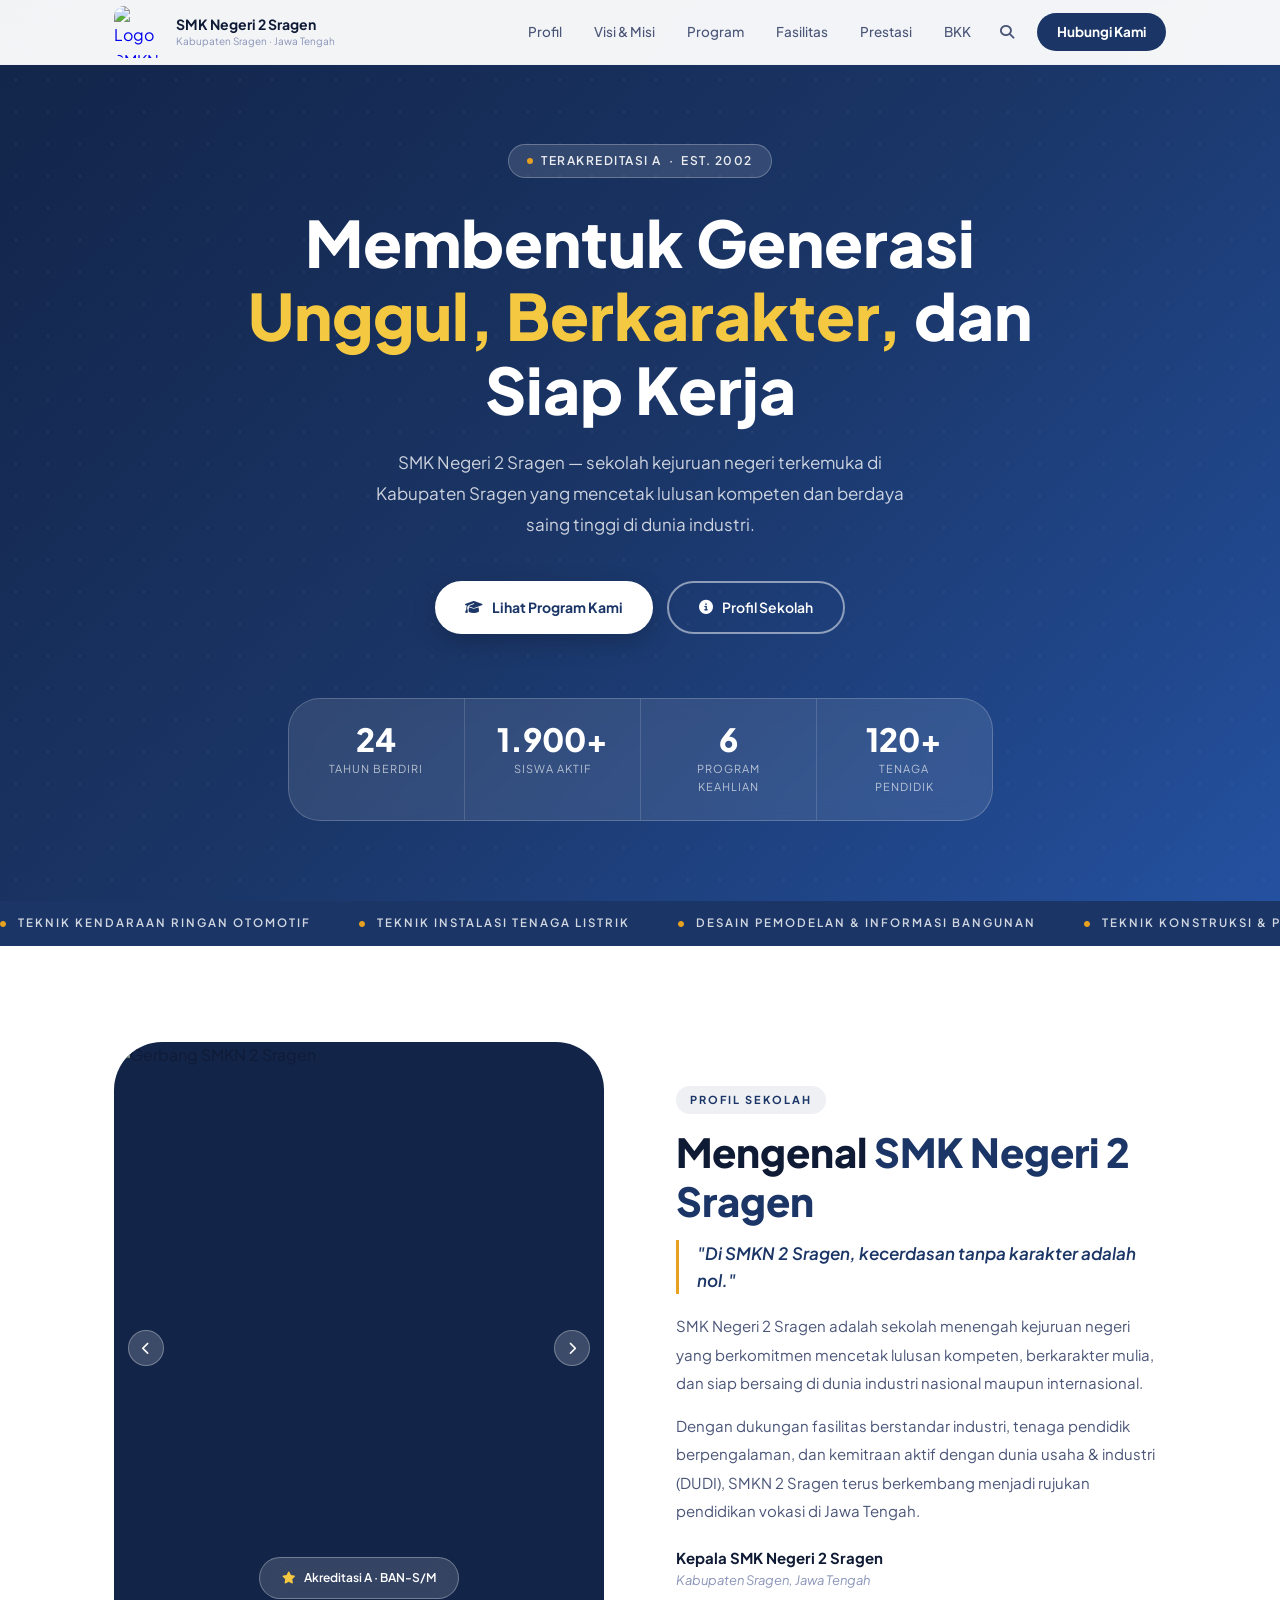
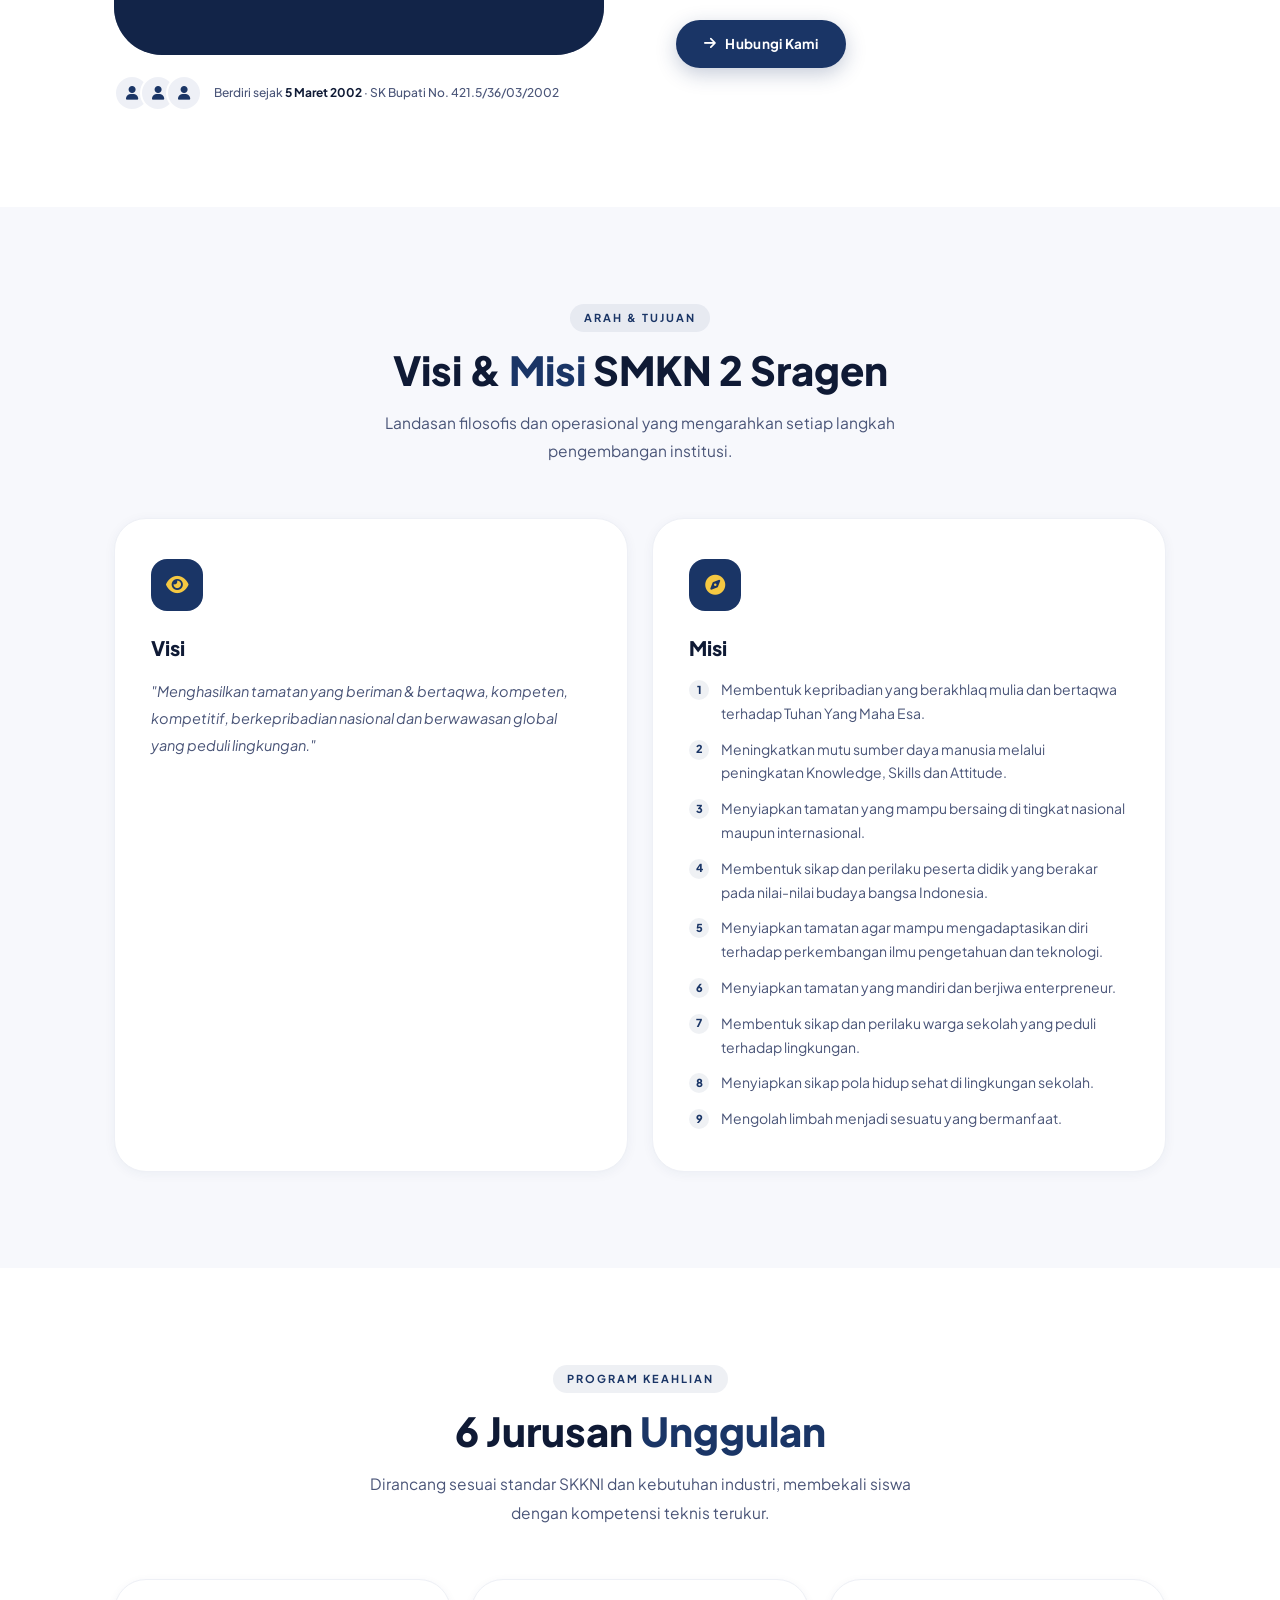
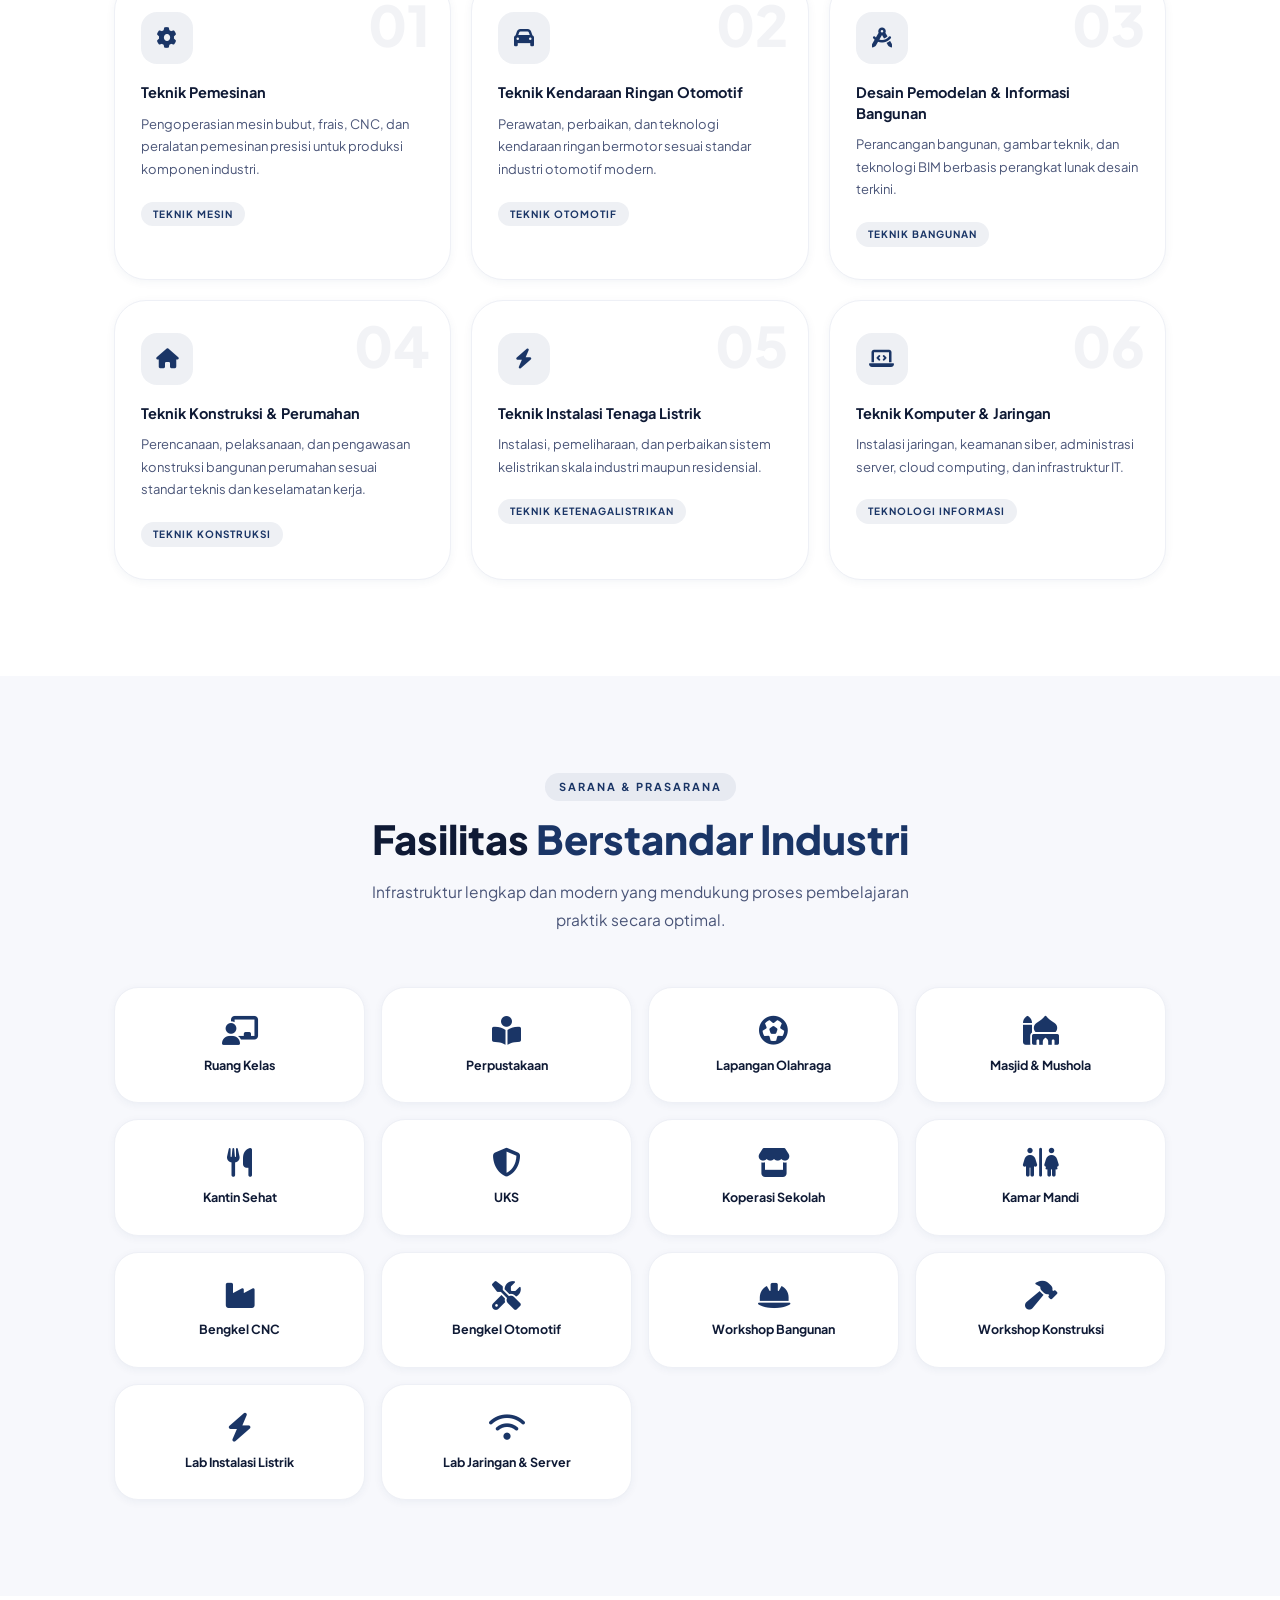
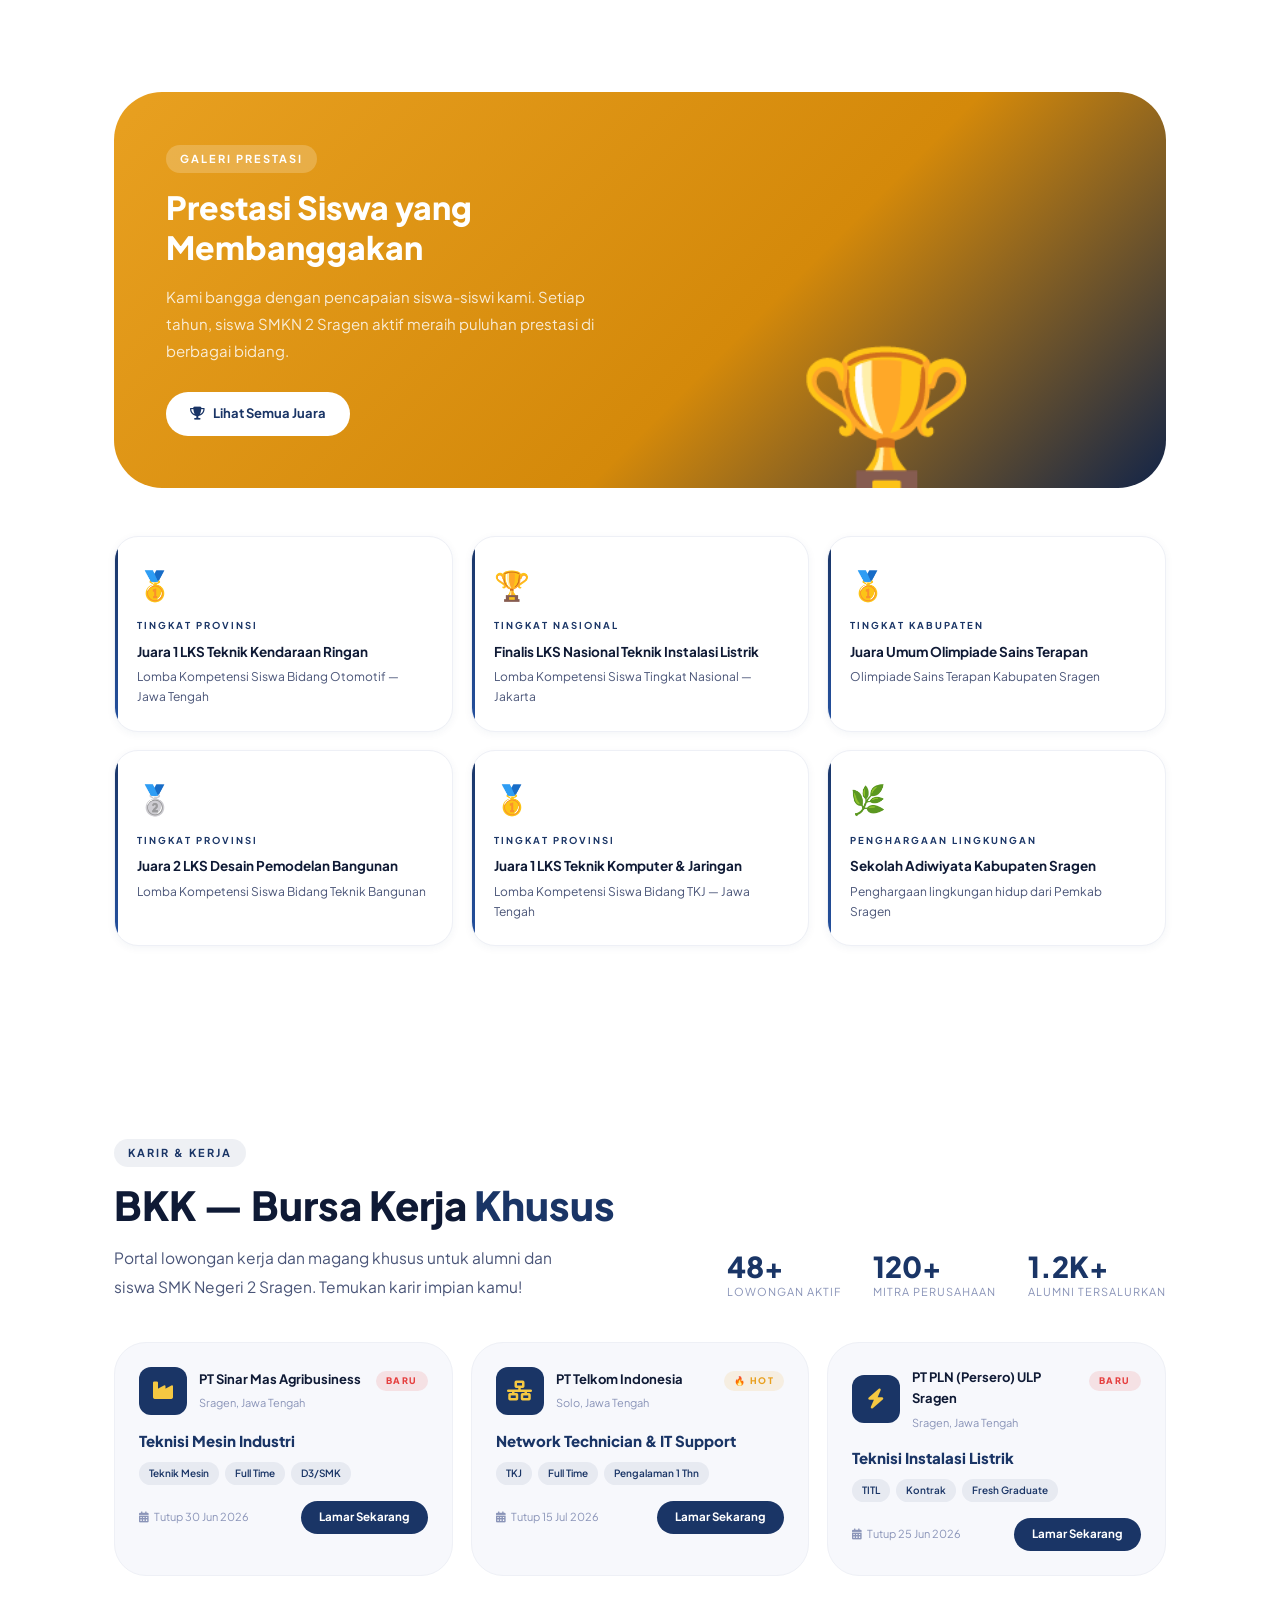
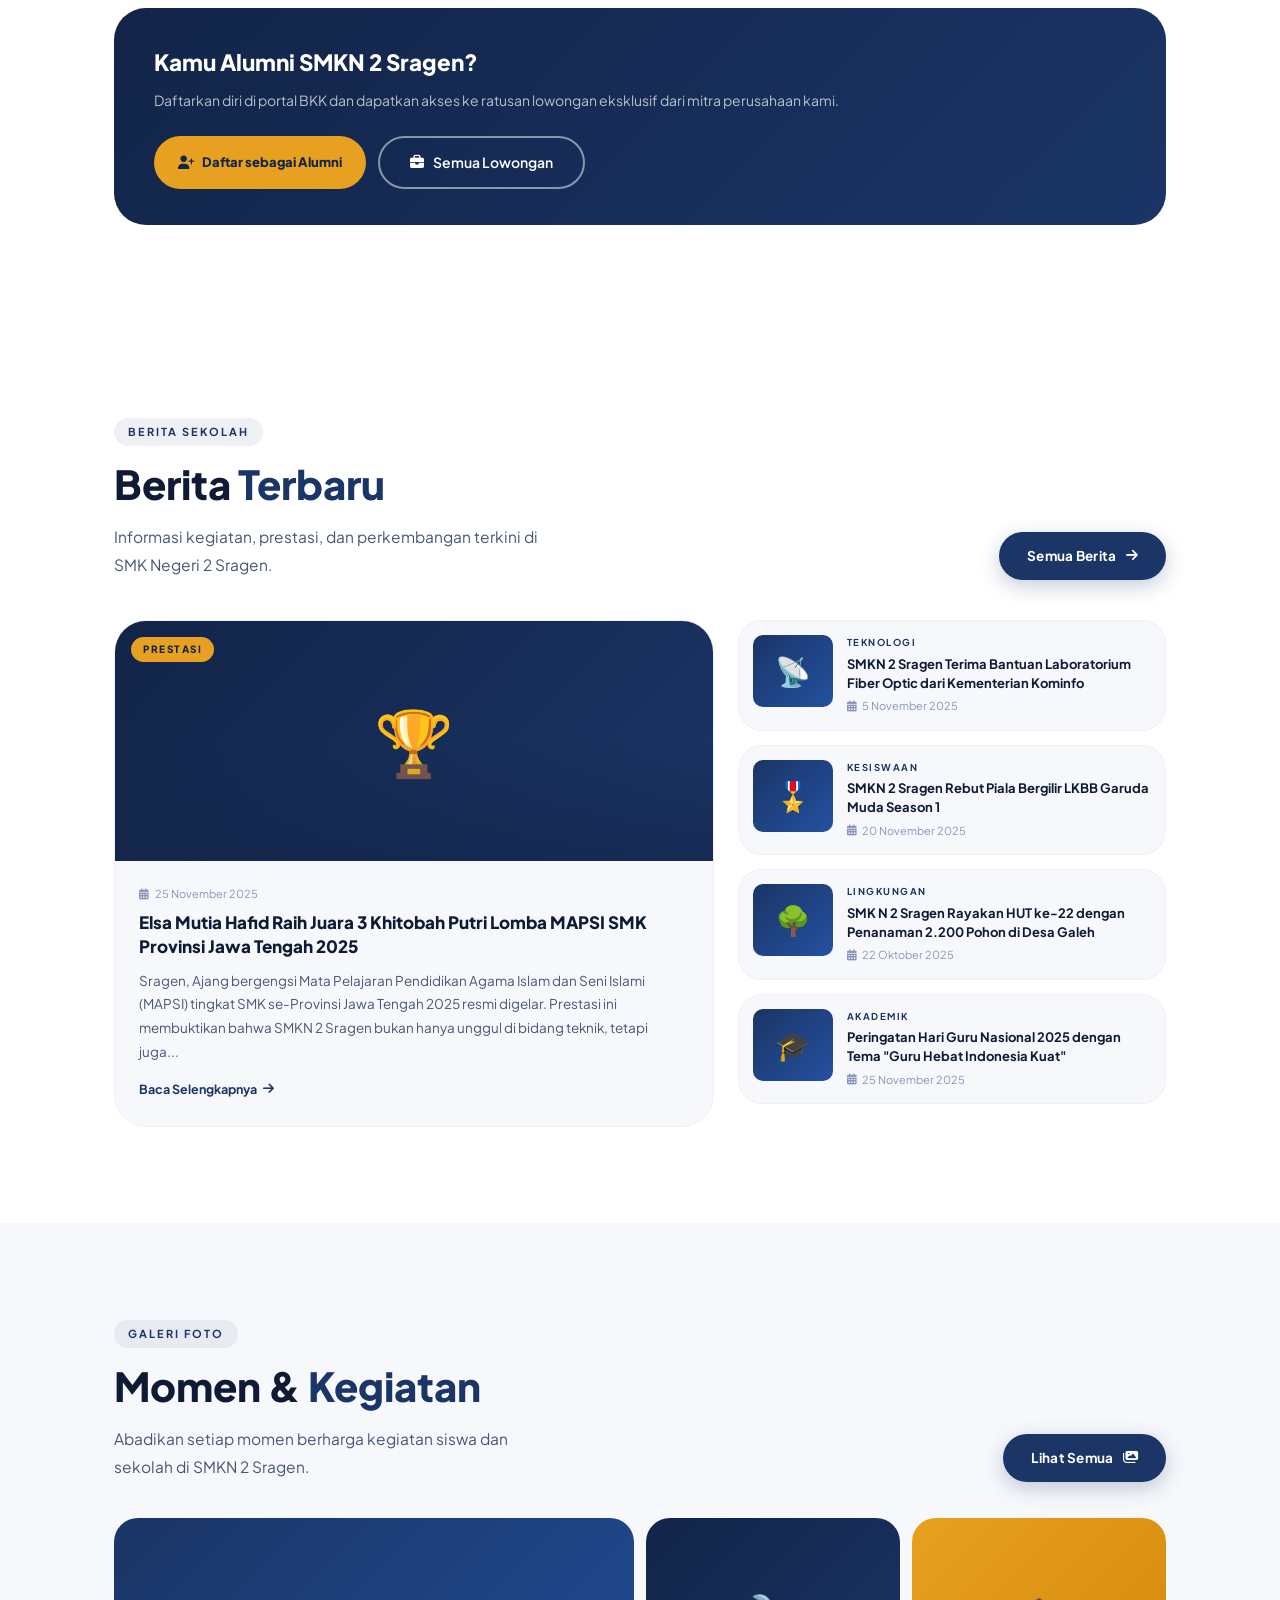
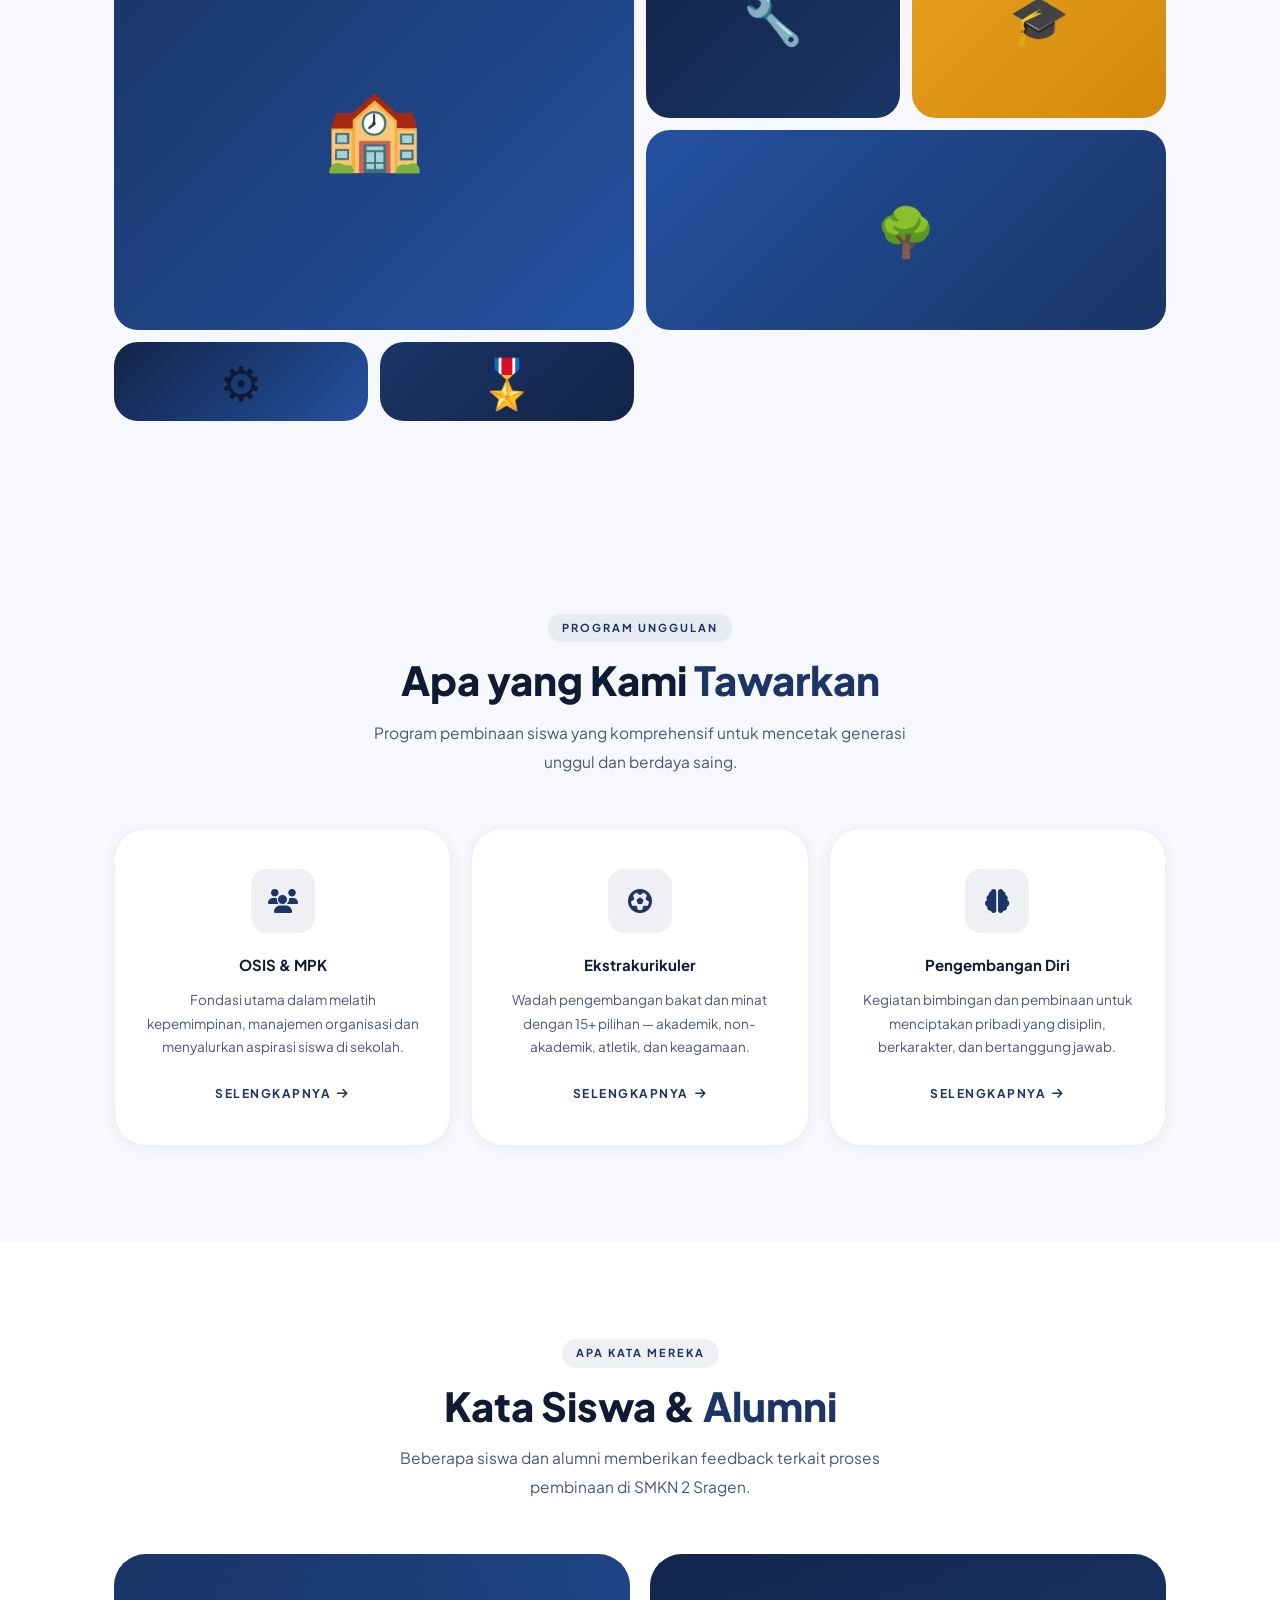
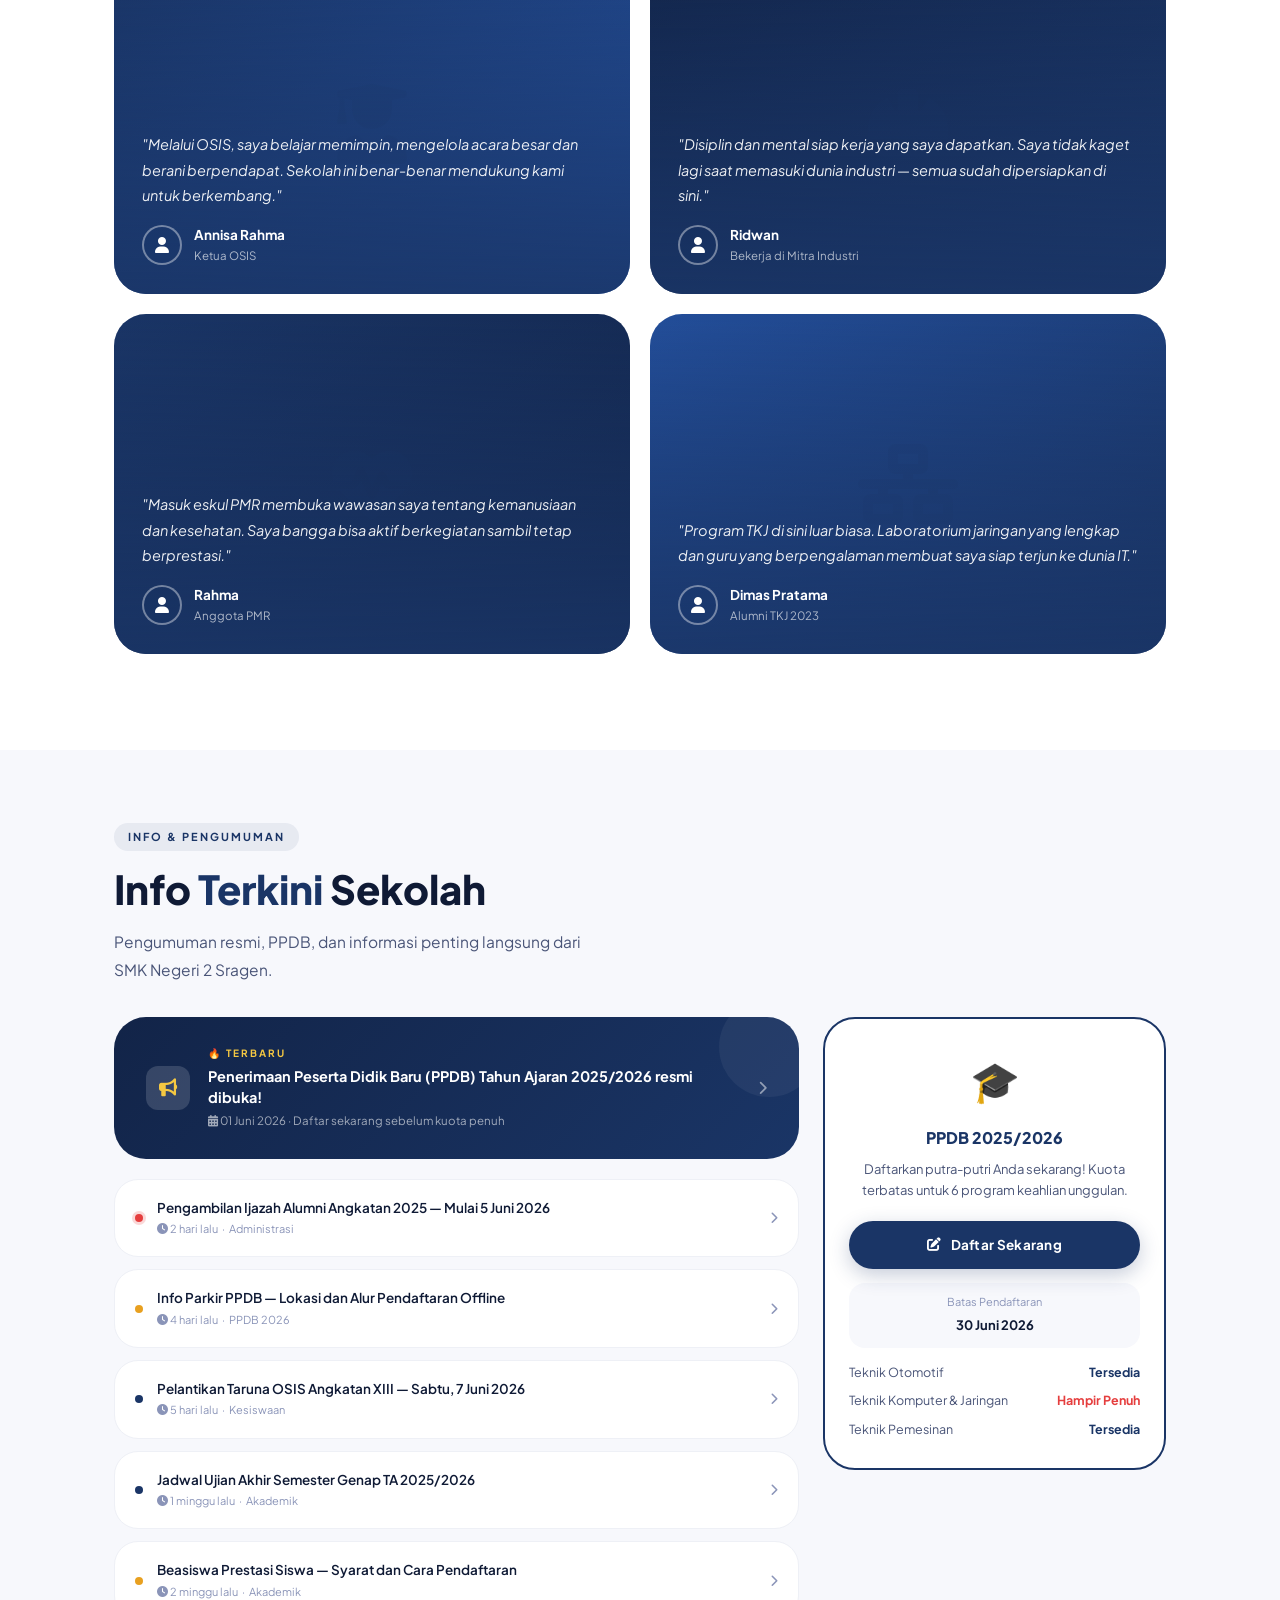
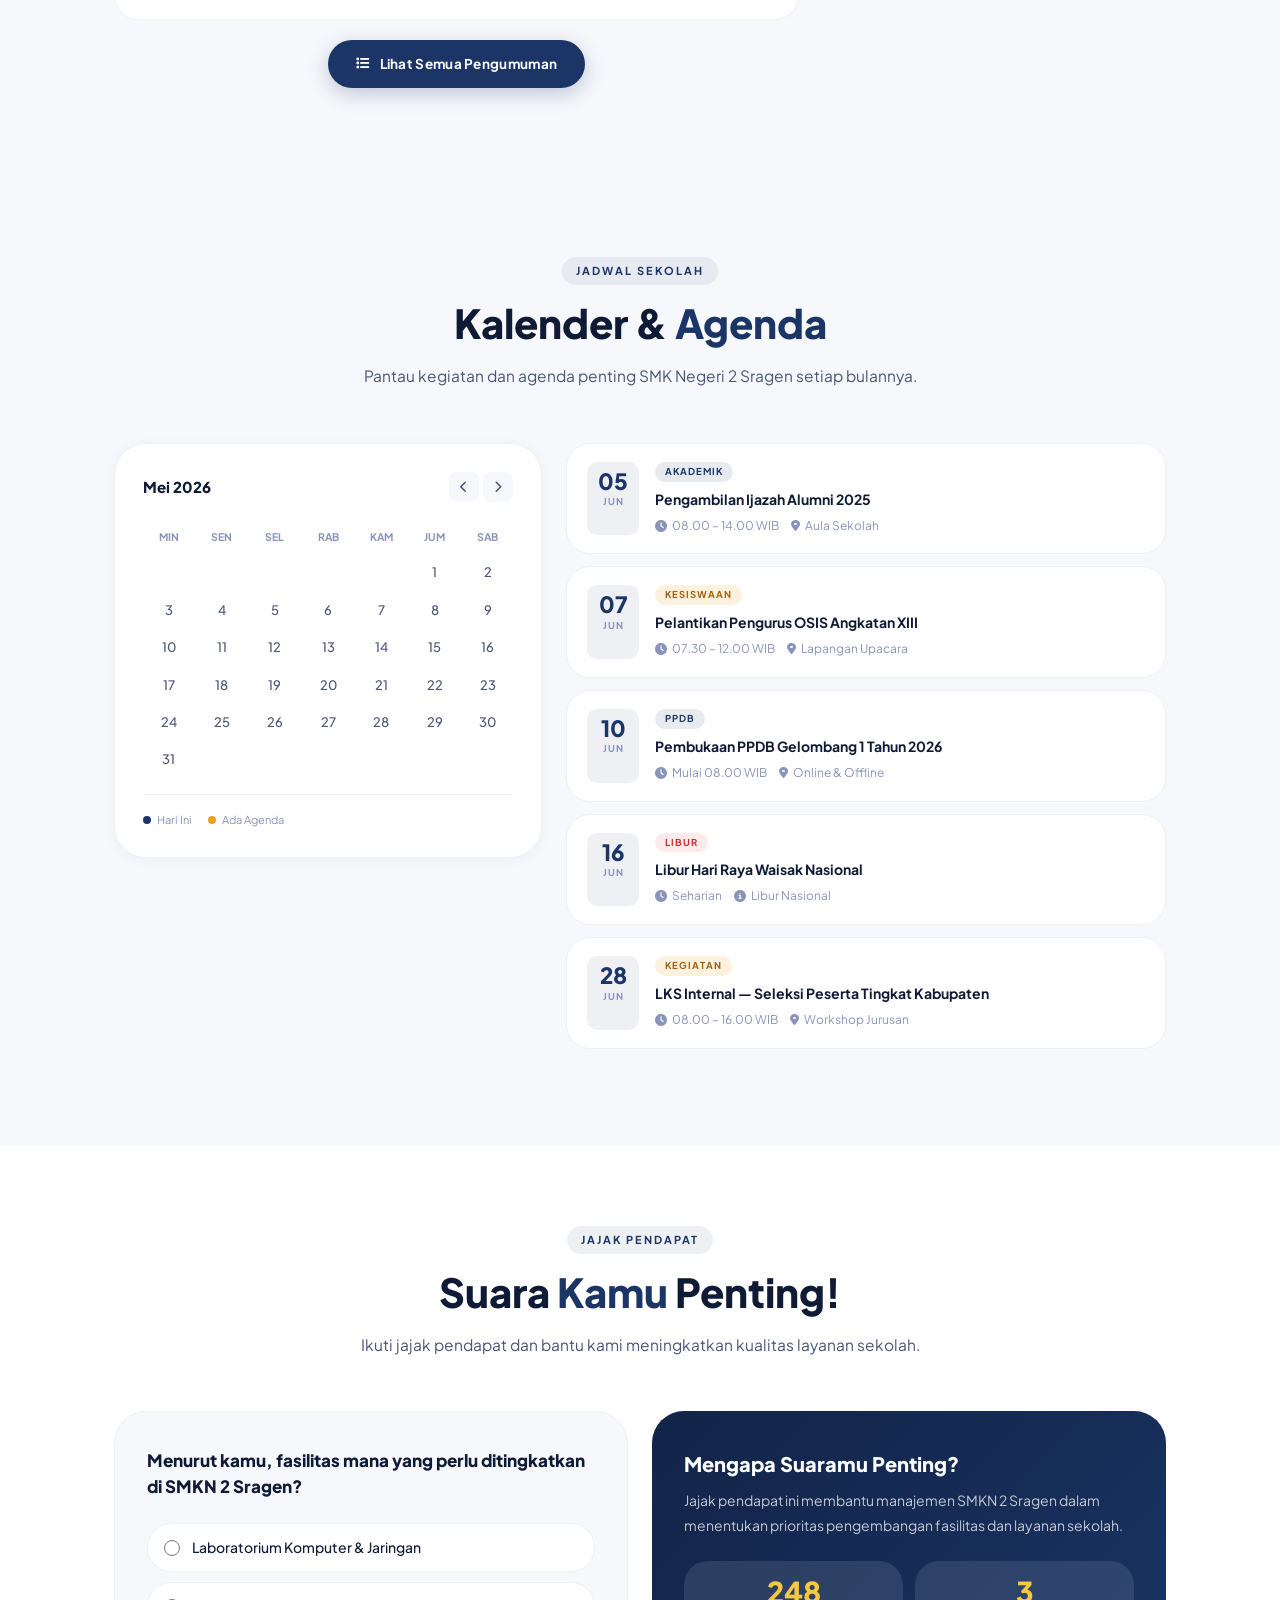
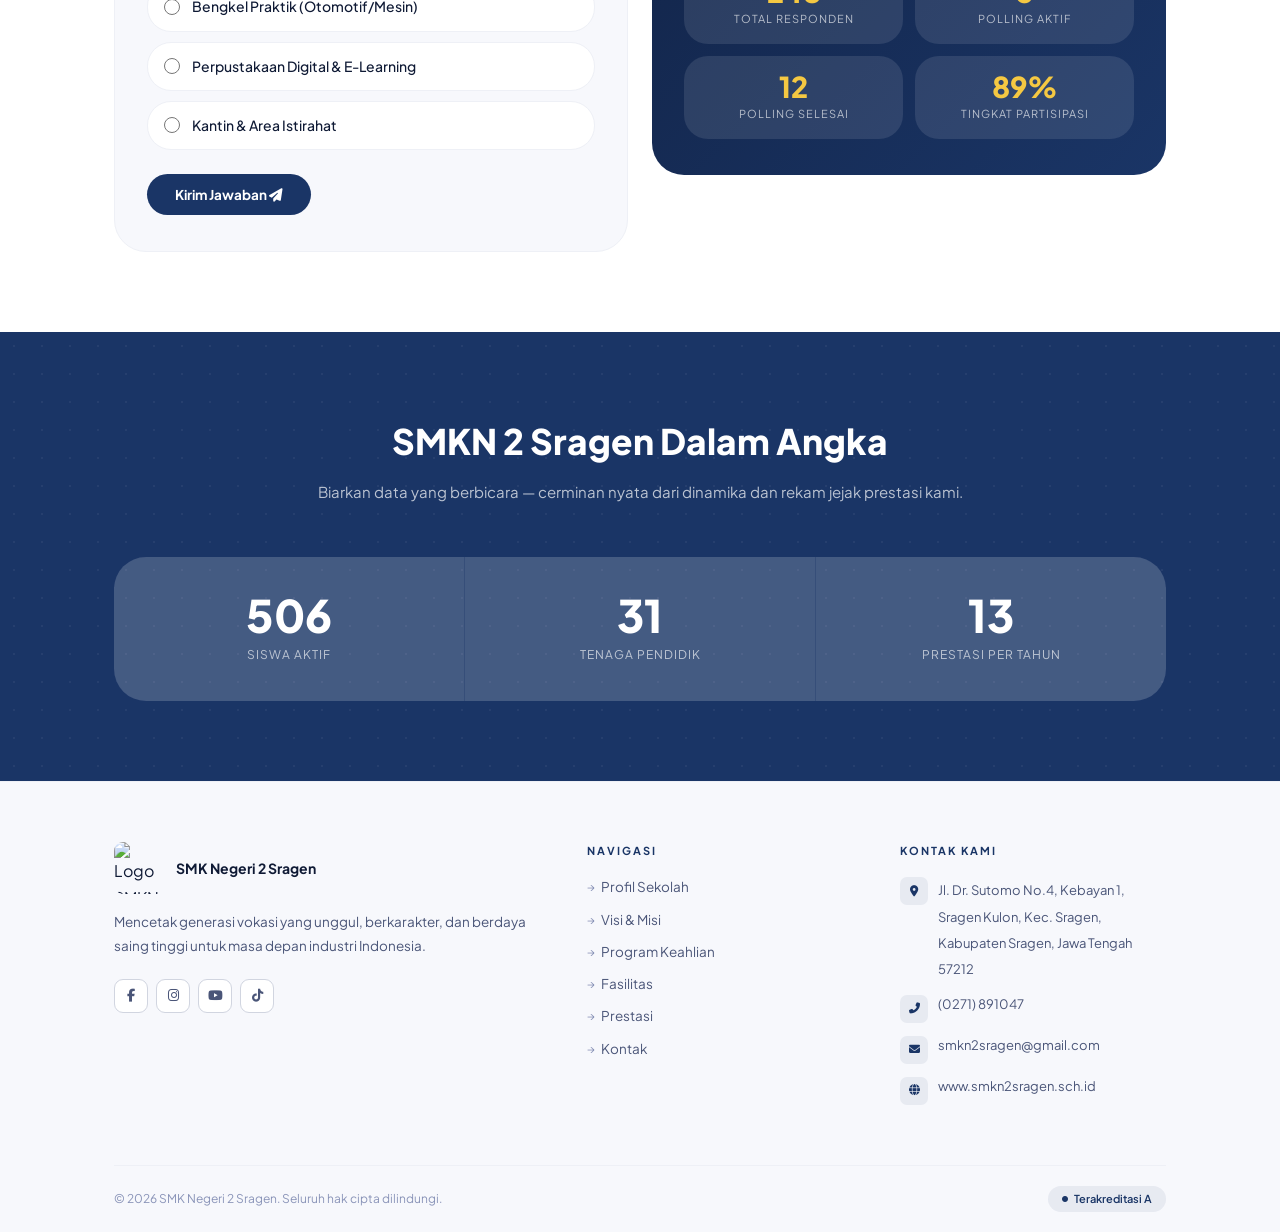
==== commit af2ff663: "Update alamat lengkap, kode pos 57212, dan tambah link Google Maps" ====
--- a/index.html
+++ b/index.html
@@ -1837,7 +1837,9 @@
         <div class="foot-col-title">Kontak Kami</div>
         <div class="foot-contact-item">
           <div class="foot-contact-ico"><i class="fas fa-map-marker-alt"></i></div>
-          <span>Jl. Dr. Soetomo No. 4, Sragen, Jawa Tengah 57211</span>
+          <a href="https://maps.app.goo.gl/UZdoSWioQVaHhh8c6" target="_blank" rel="noopener noreferrer" style="color:inherit;text-decoration:none;">
+            <span>Jl. Dr. Sutomo No.4, Kebayan 1, Sragen Kulon, Kec. Sragen, Kabupaten Sragen, Jawa Tengah 57212</span>
+          </a>
         </div>
         <div class="foot-contact-item">
           <div class="foot-contact-ico"><i class="fas fa-phone-alt"></i></div>
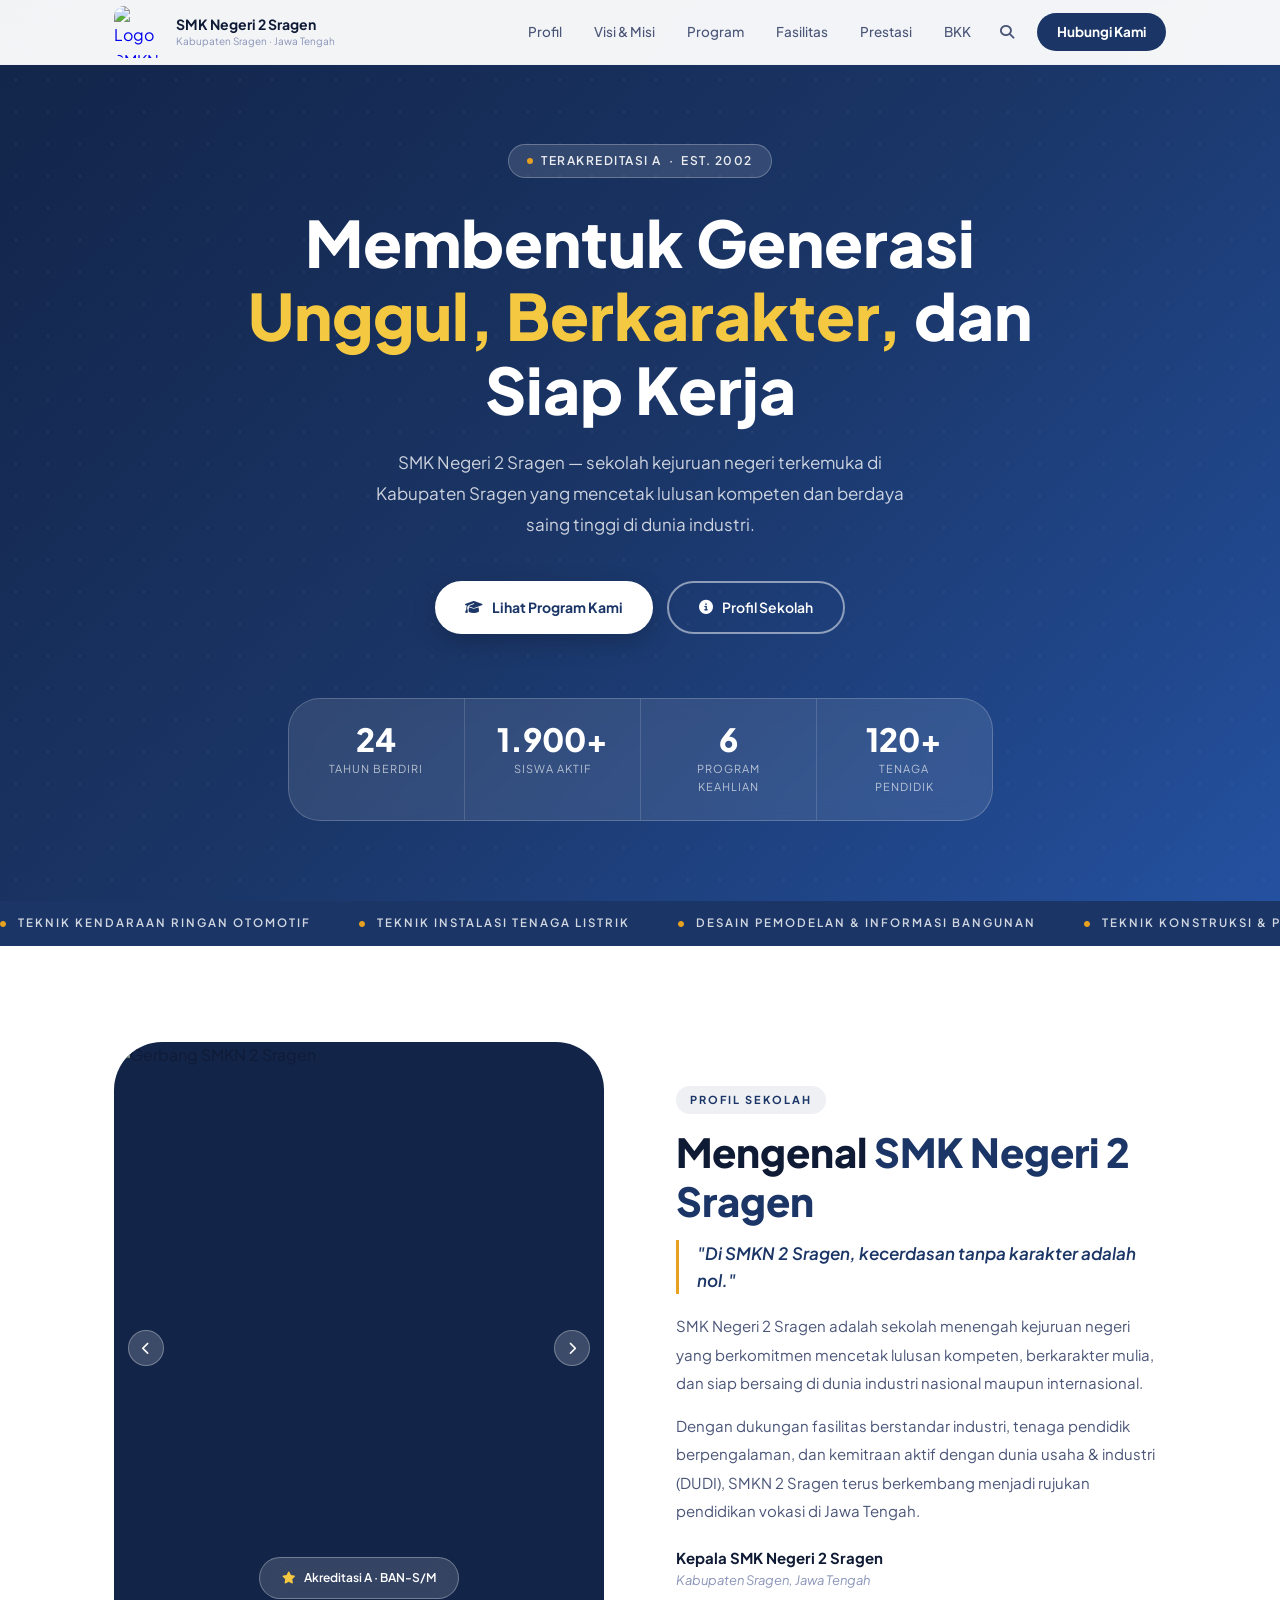
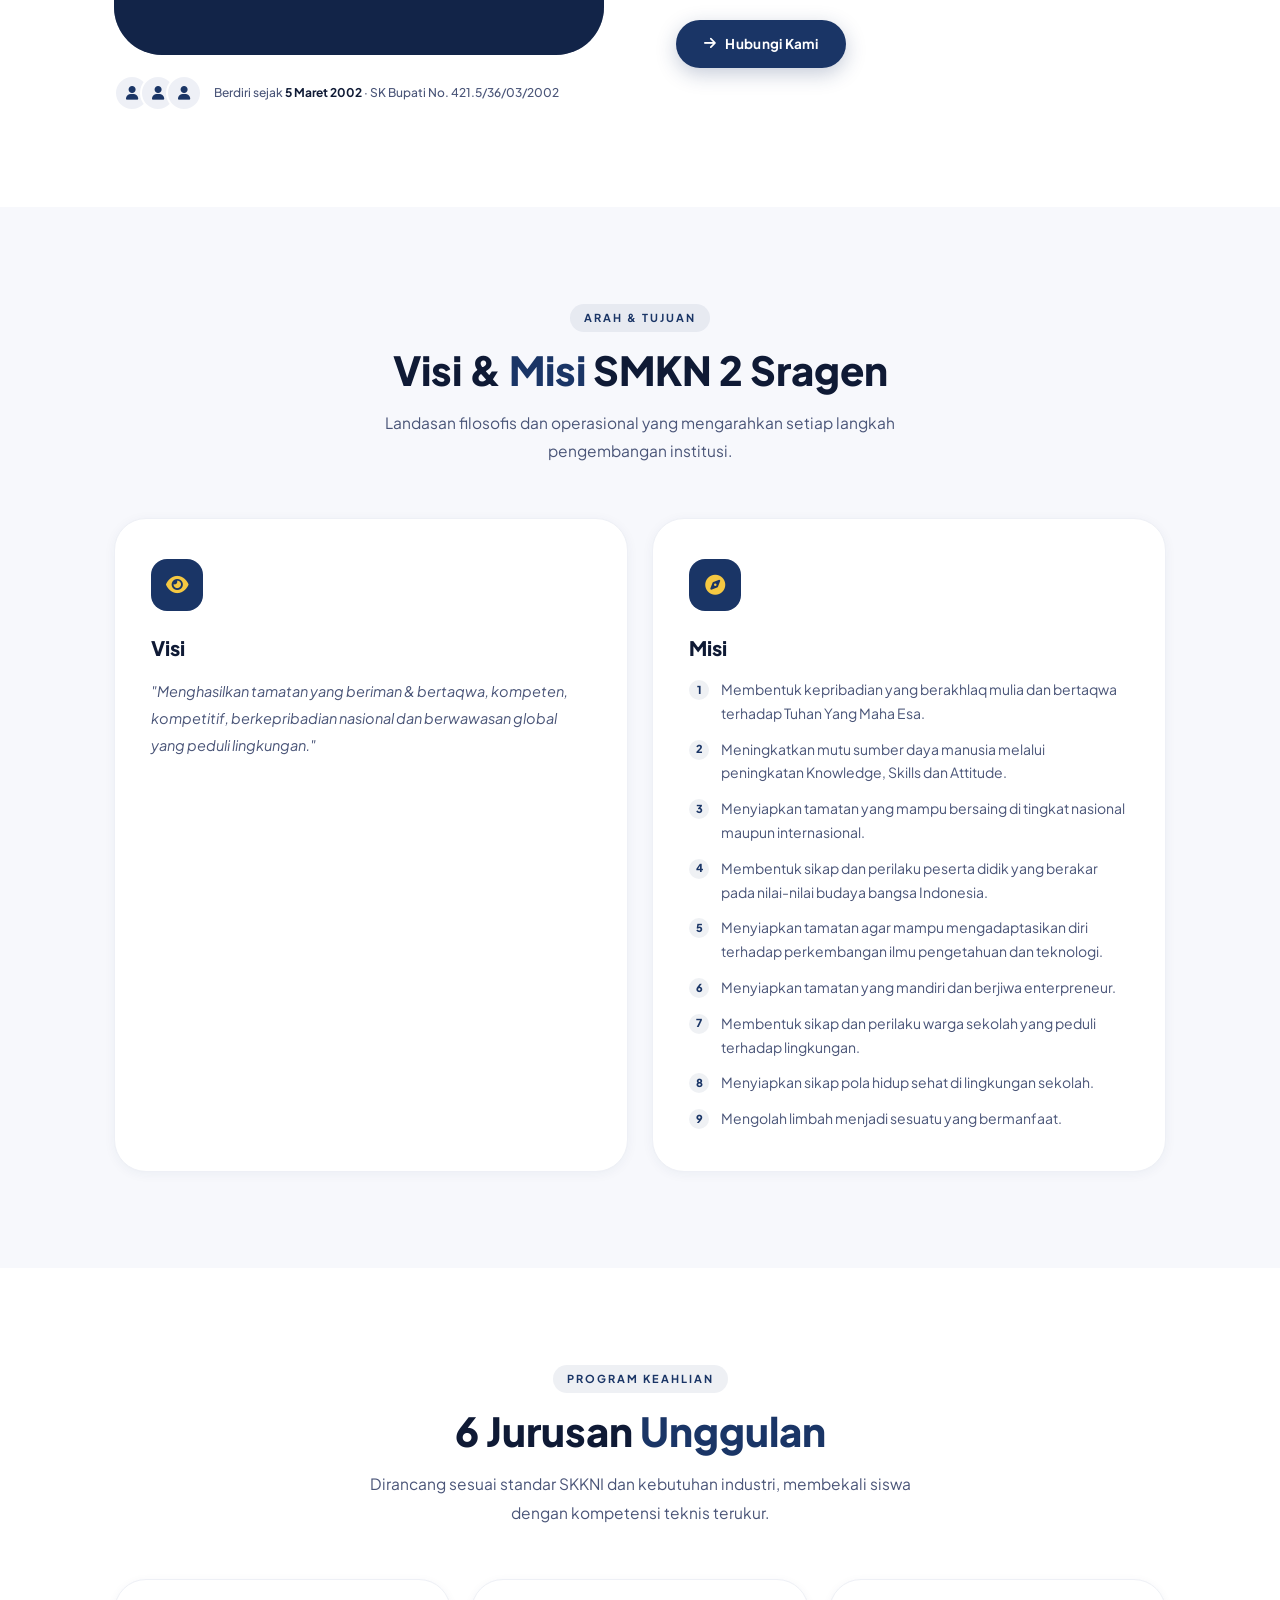
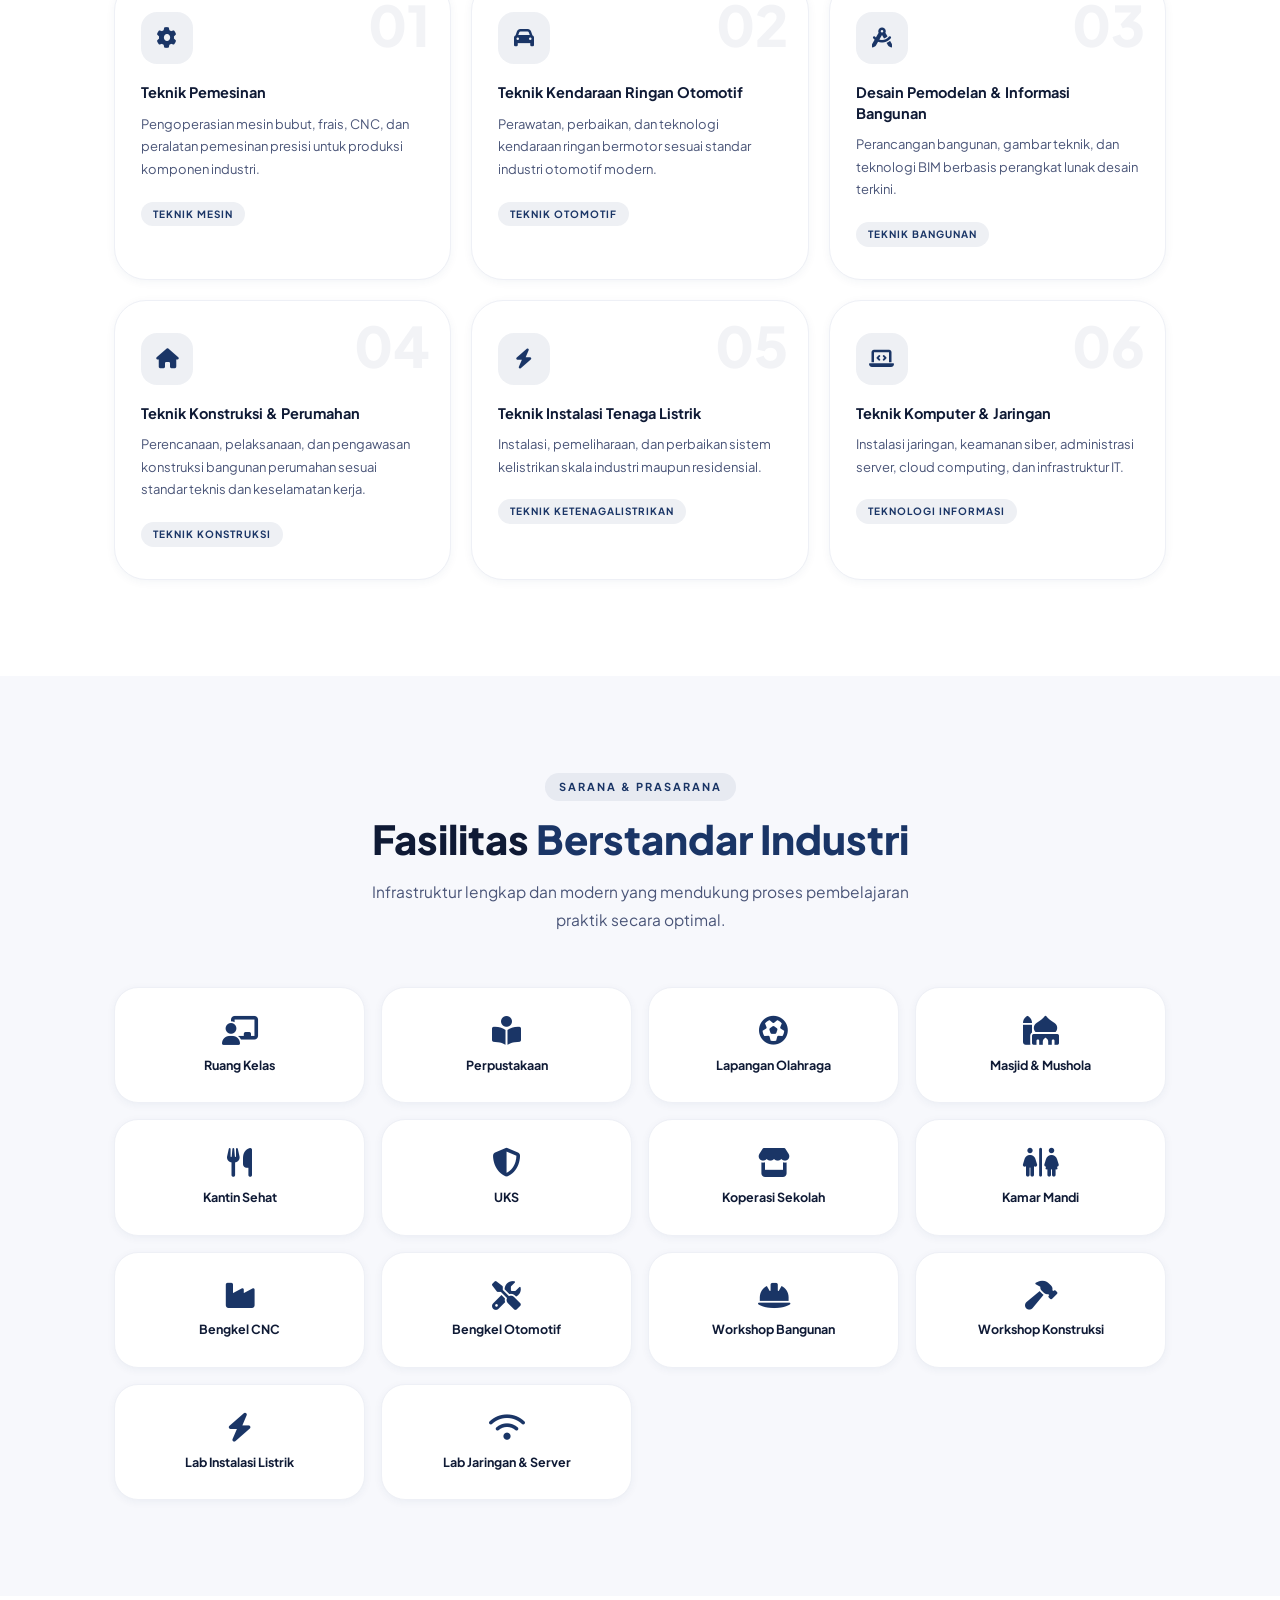
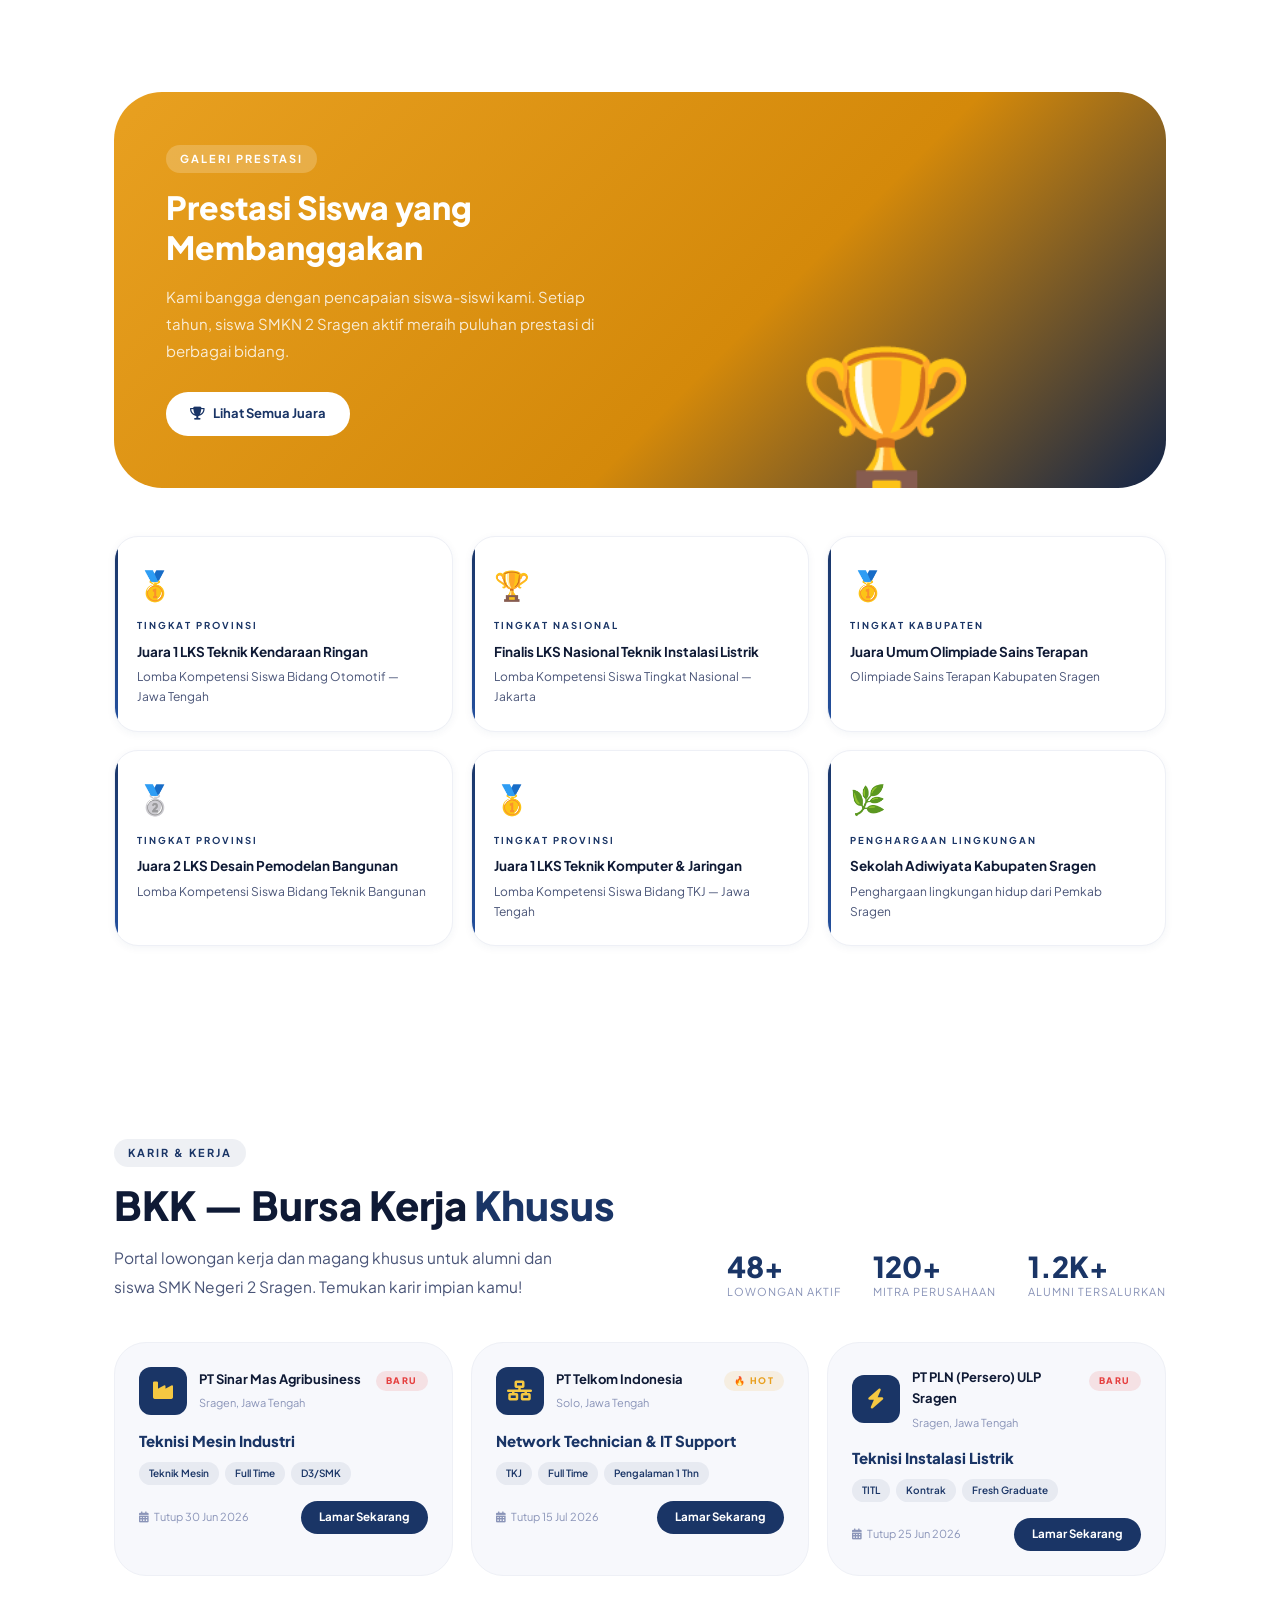
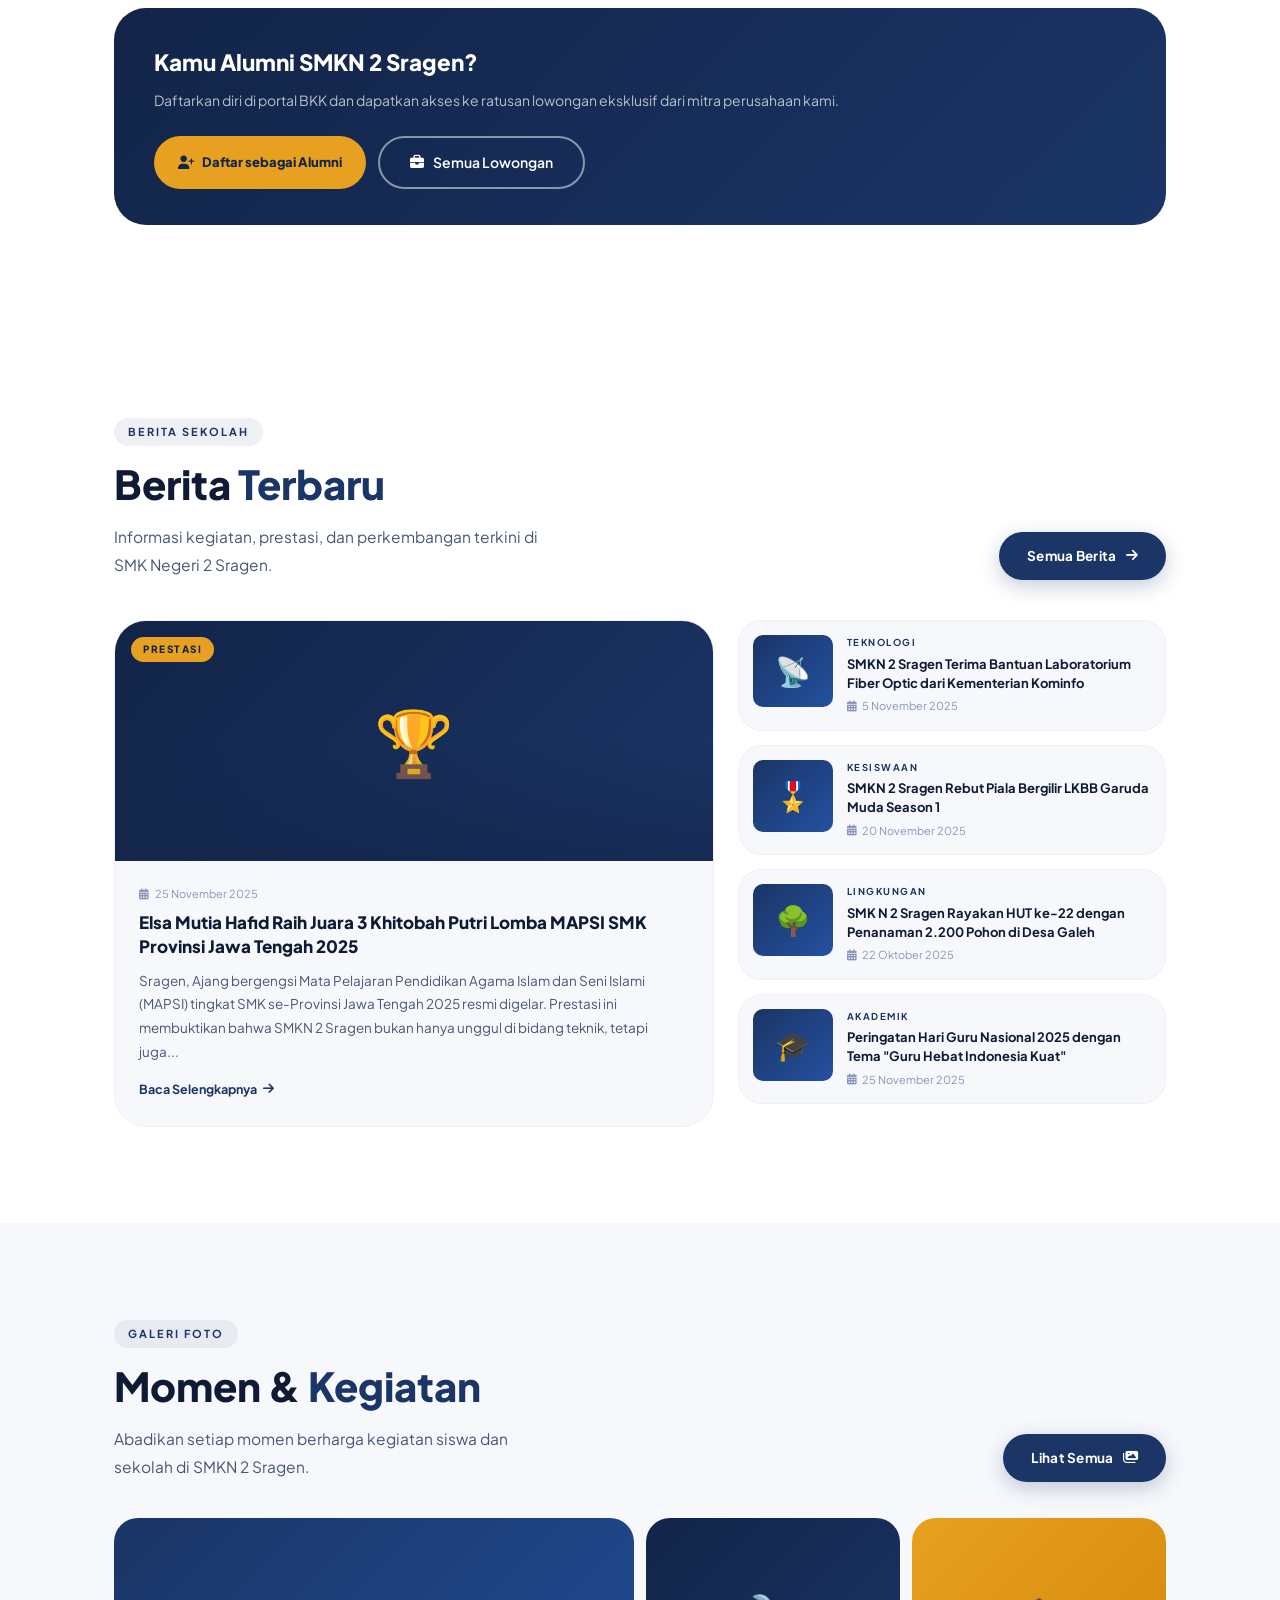
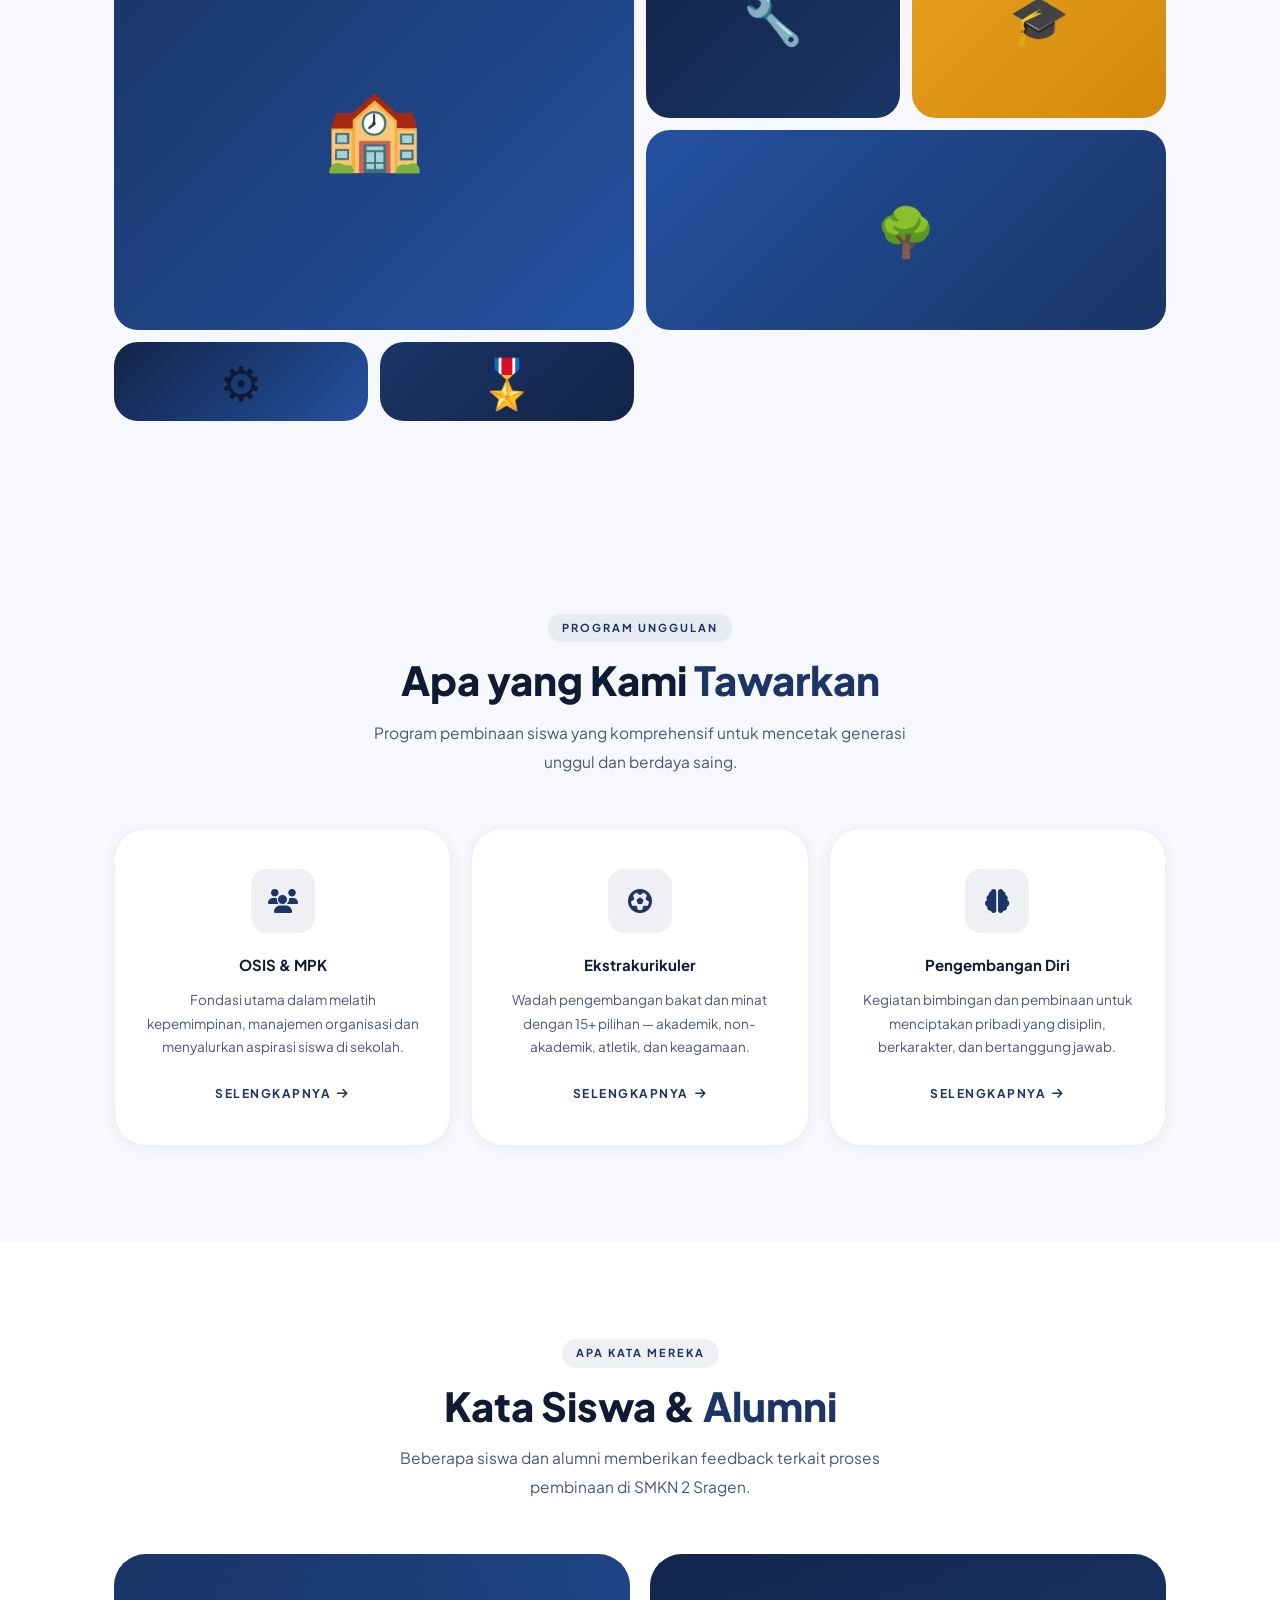
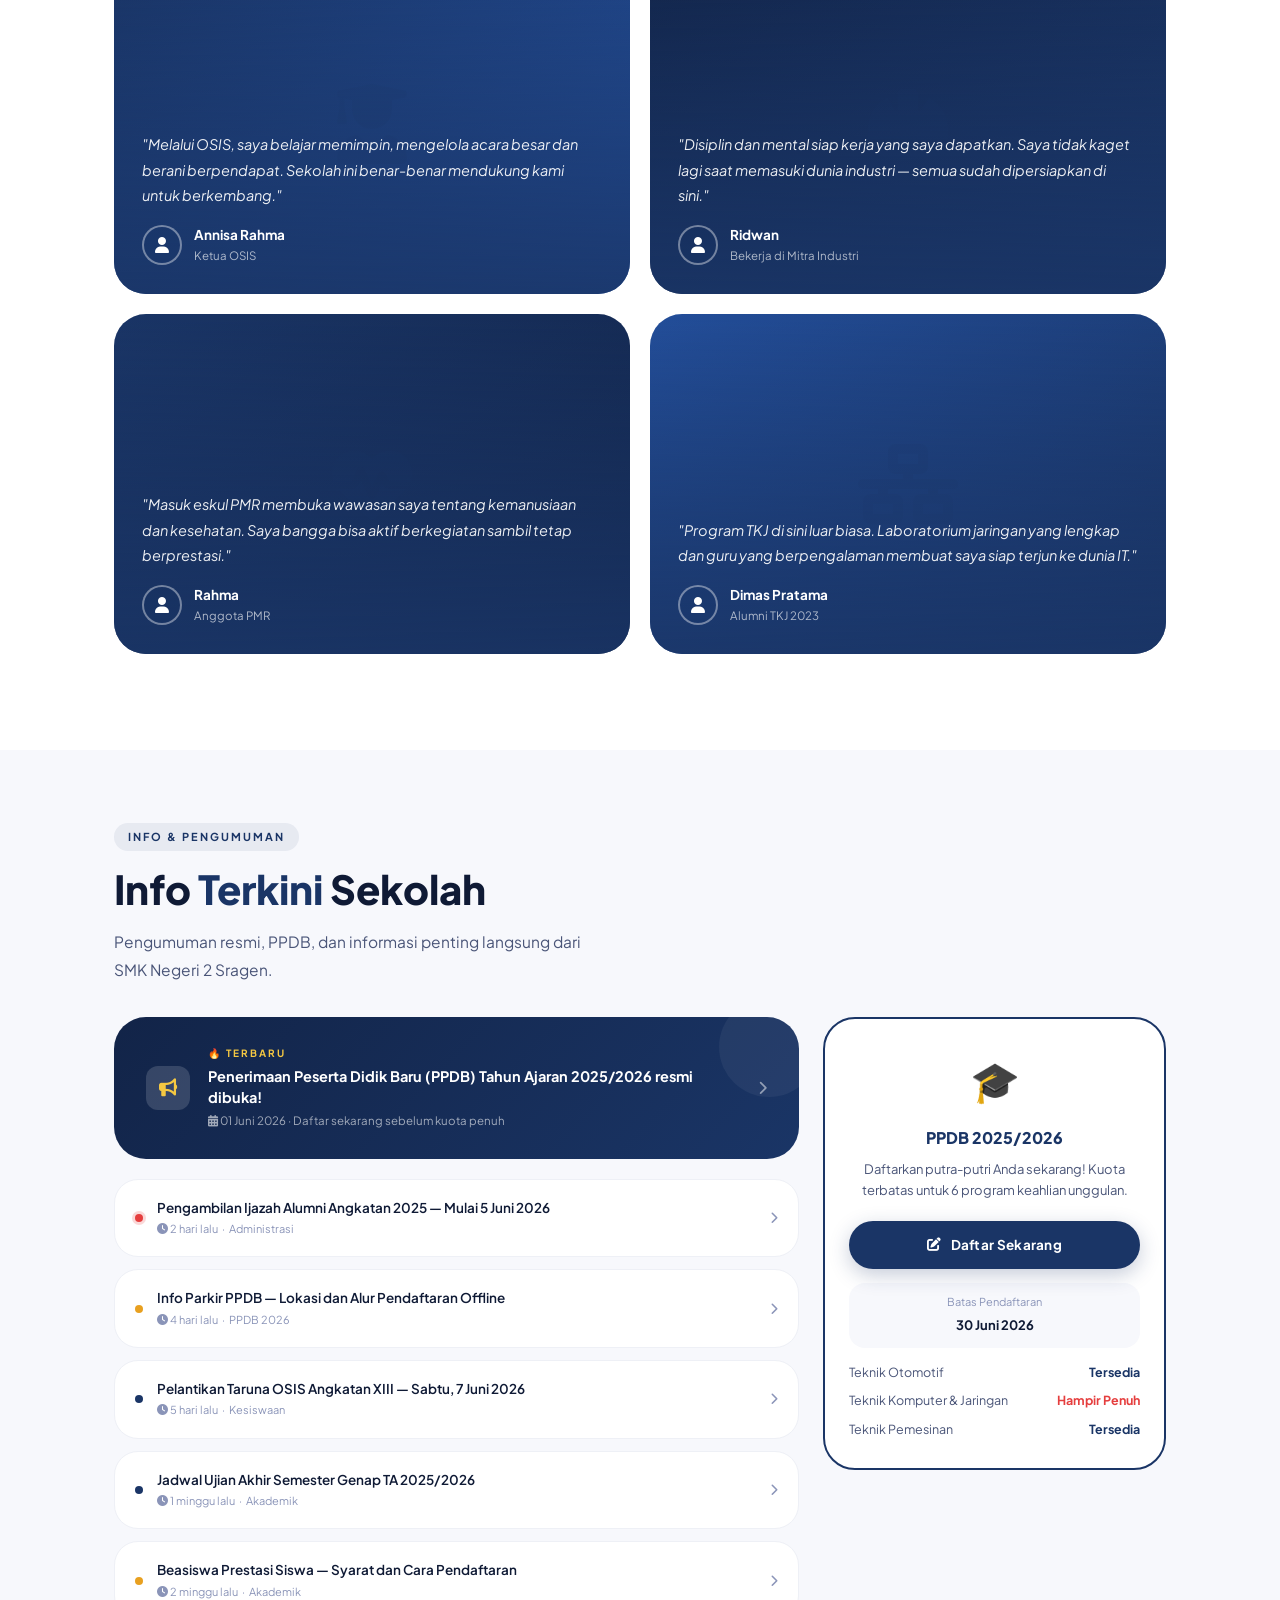
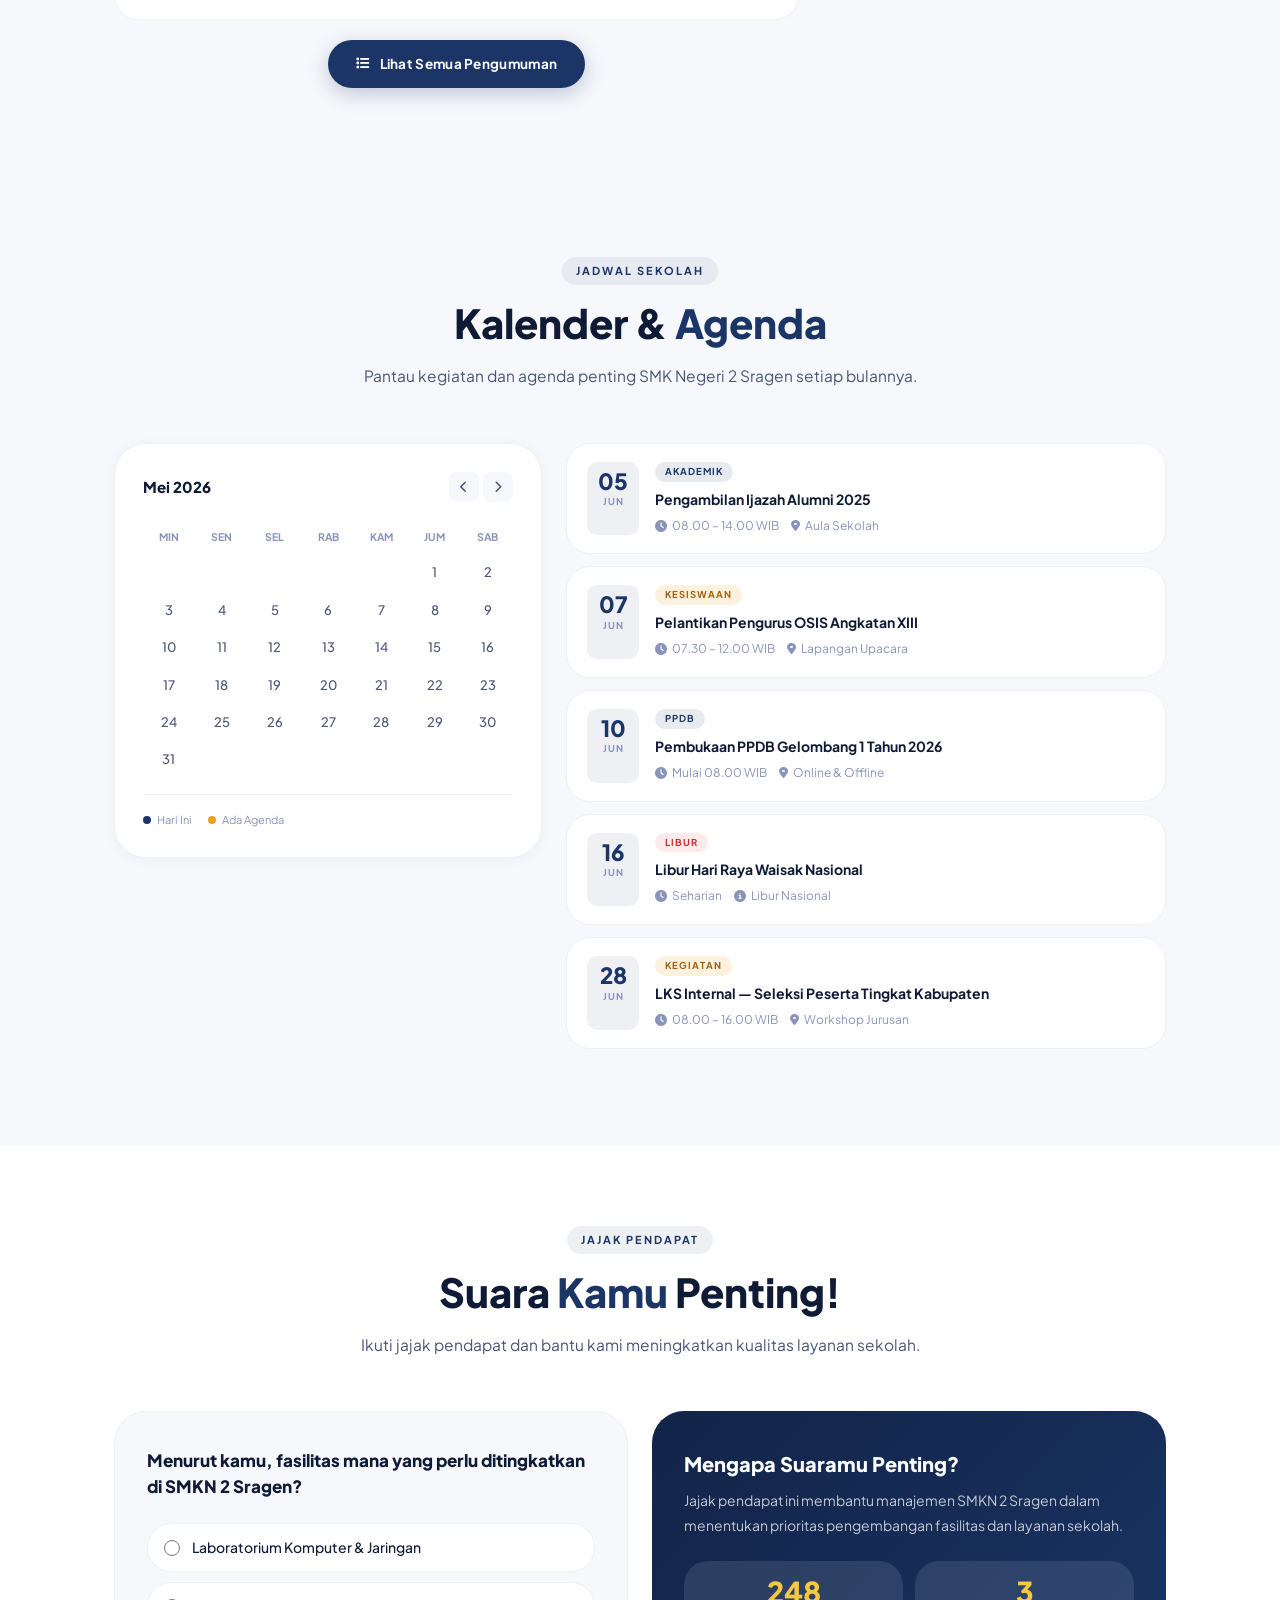
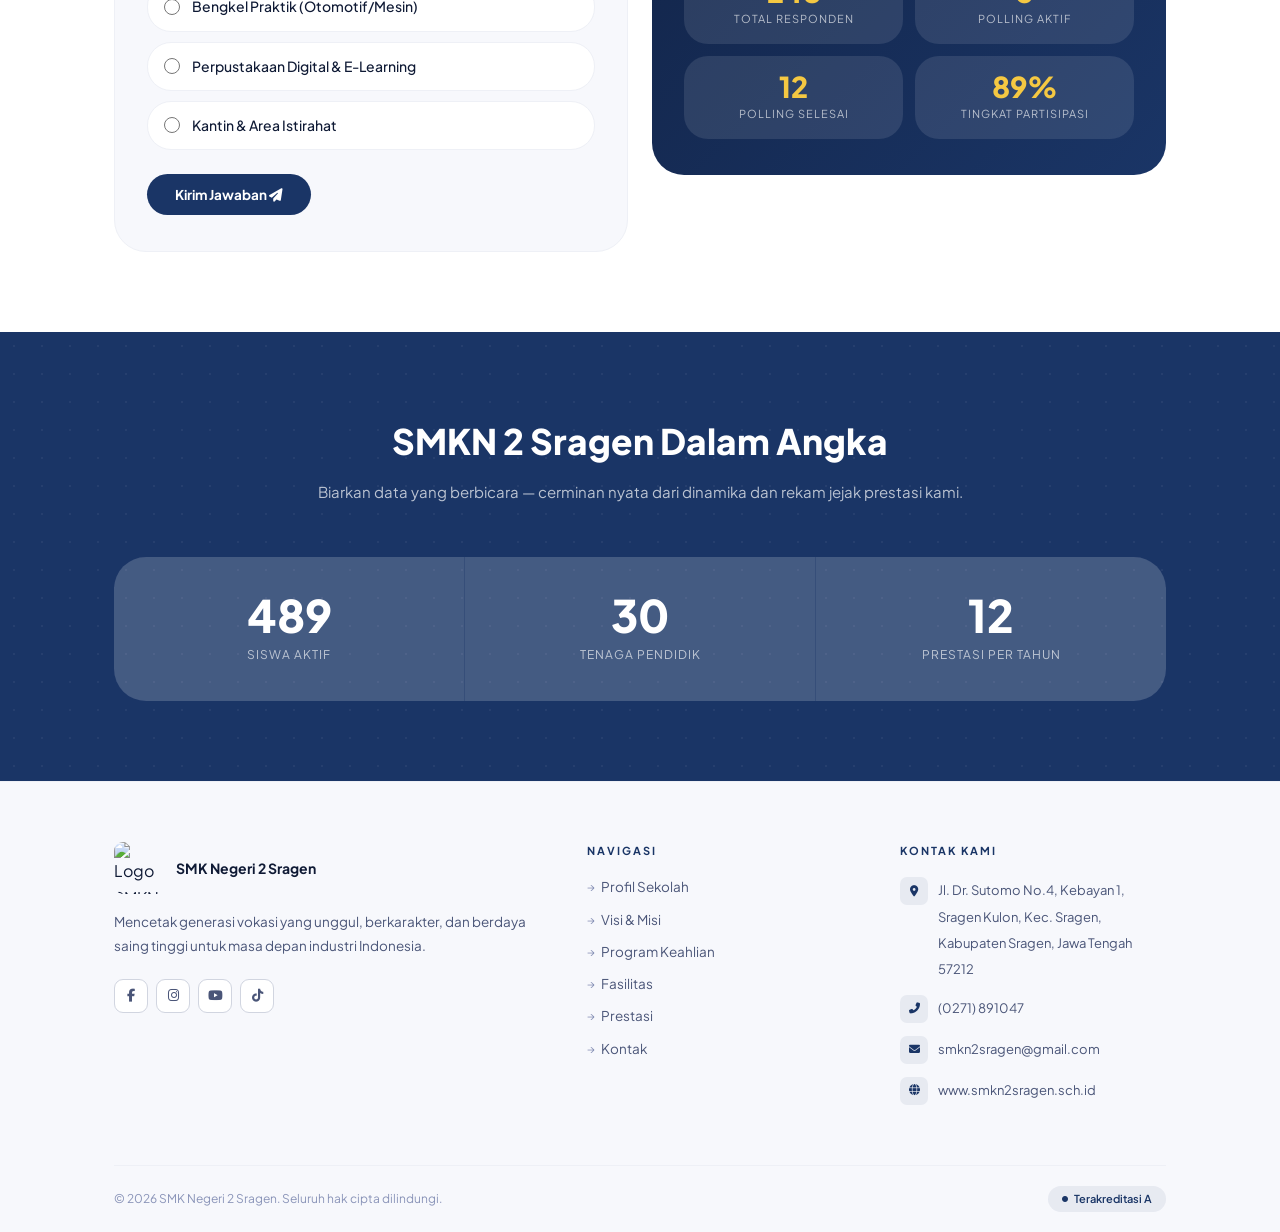
==== commit bfd21408: "Tambah link aktif telepon, email, dan website di kontak footer" ====
--- a/index.html
+++ b/index.html
@@ -1843,15 +1843,15 @@
         </div>
         <div class="foot-contact-item">
           <div class="foot-contact-ico"><i class="fas fa-phone-alt"></i></div>
-          <span>(0271) 891047</span>
+          <a href="tel:+62271891047" style="color:inherit;text-decoration:none;"><span>(0271) 891047</span></a>
         </div>
         <div class="foot-contact-item">
           <div class="foot-contact-ico"><i class="fas fa-envelope"></i></div>
-          <span>smkn2sragen@gmail.com</span>
+          <a href="mailto:smkn2sragen@gmail.com" style="color:inherit;text-decoration:none;"><span>smkn2sragen@gmail.com</span></a>
         </div>
         <div class="foot-contact-item">
           <div class="foot-contact-ico"><i class="fas fa-globe"></i></div>
-          <span>www.smkn2sragen.sch.id</span>
+          <a href="https://l63666365-ops.github.io/Website/#" target="_blank" rel="noopener noreferrer" style="color:inherit;text-decoration:none;"><span>www.smkn2sragen.sch.id</span></a>
         </div>
       </div>
     </div>
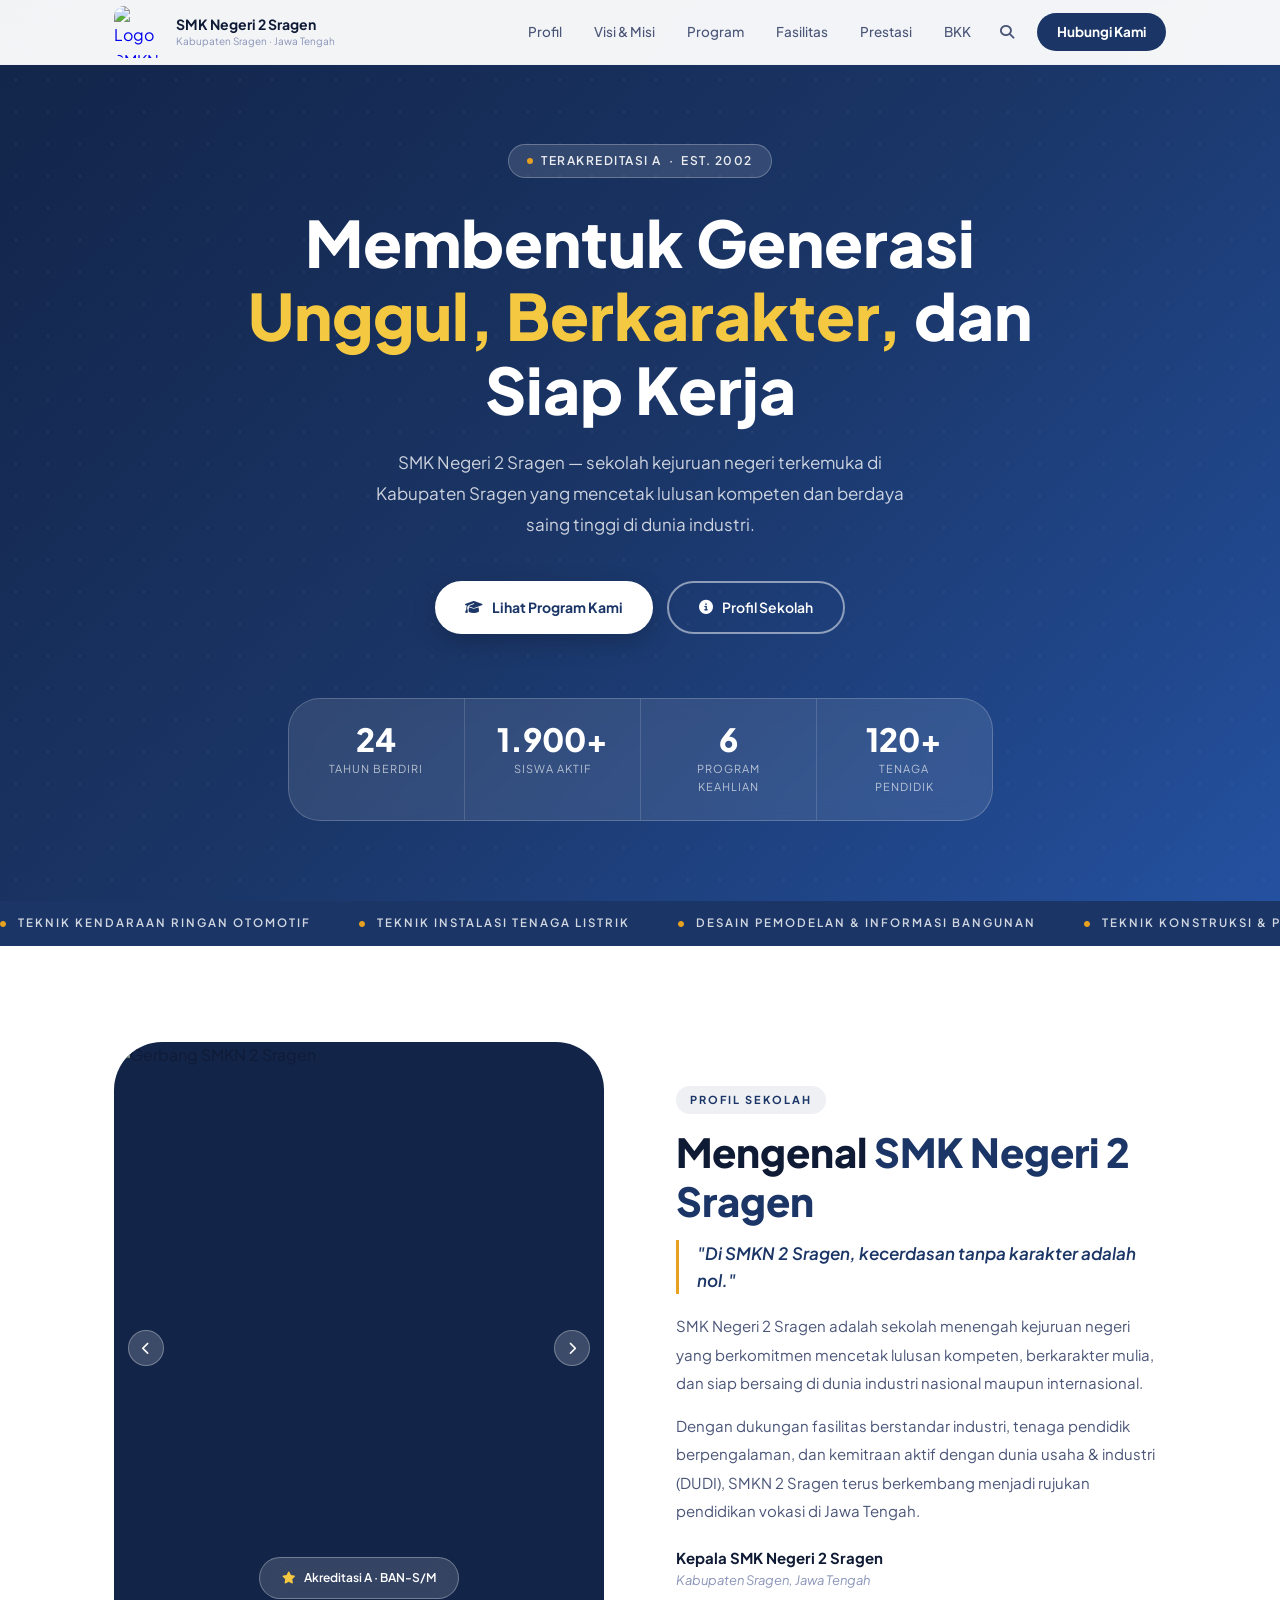
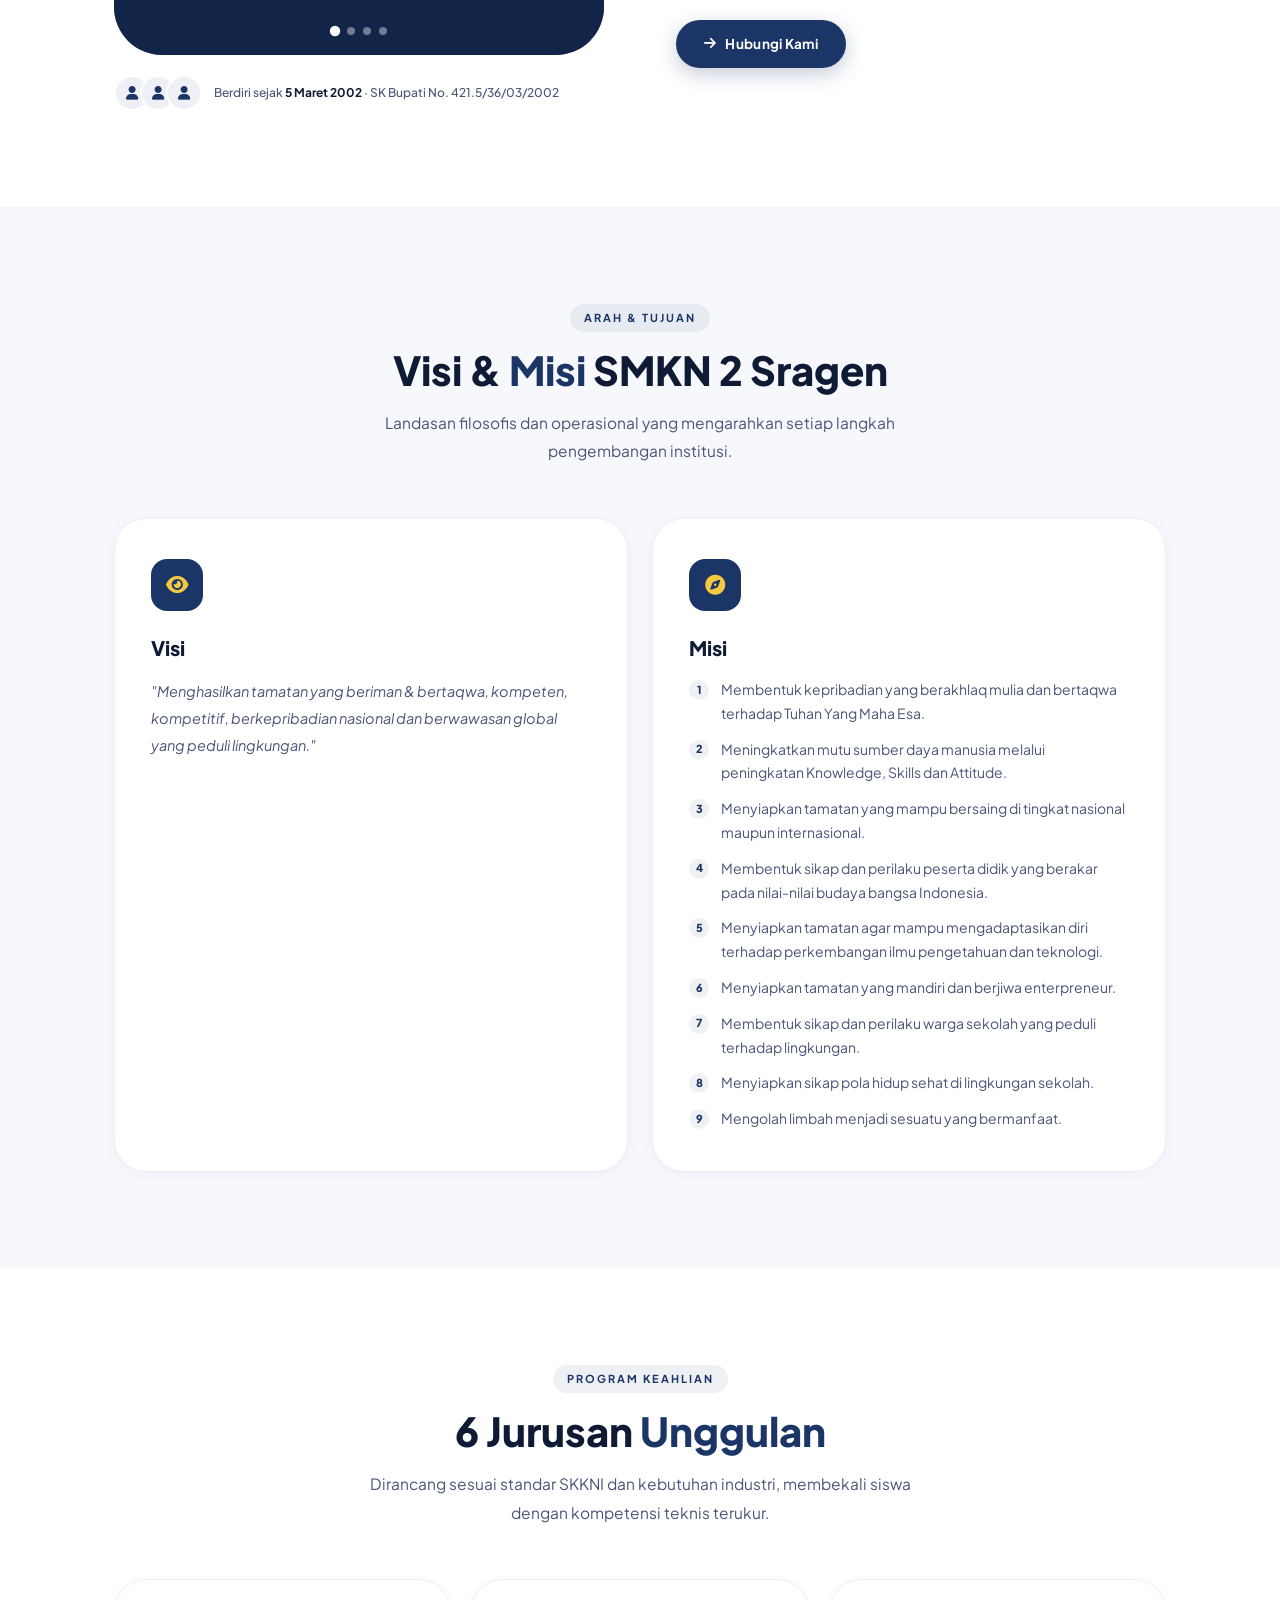
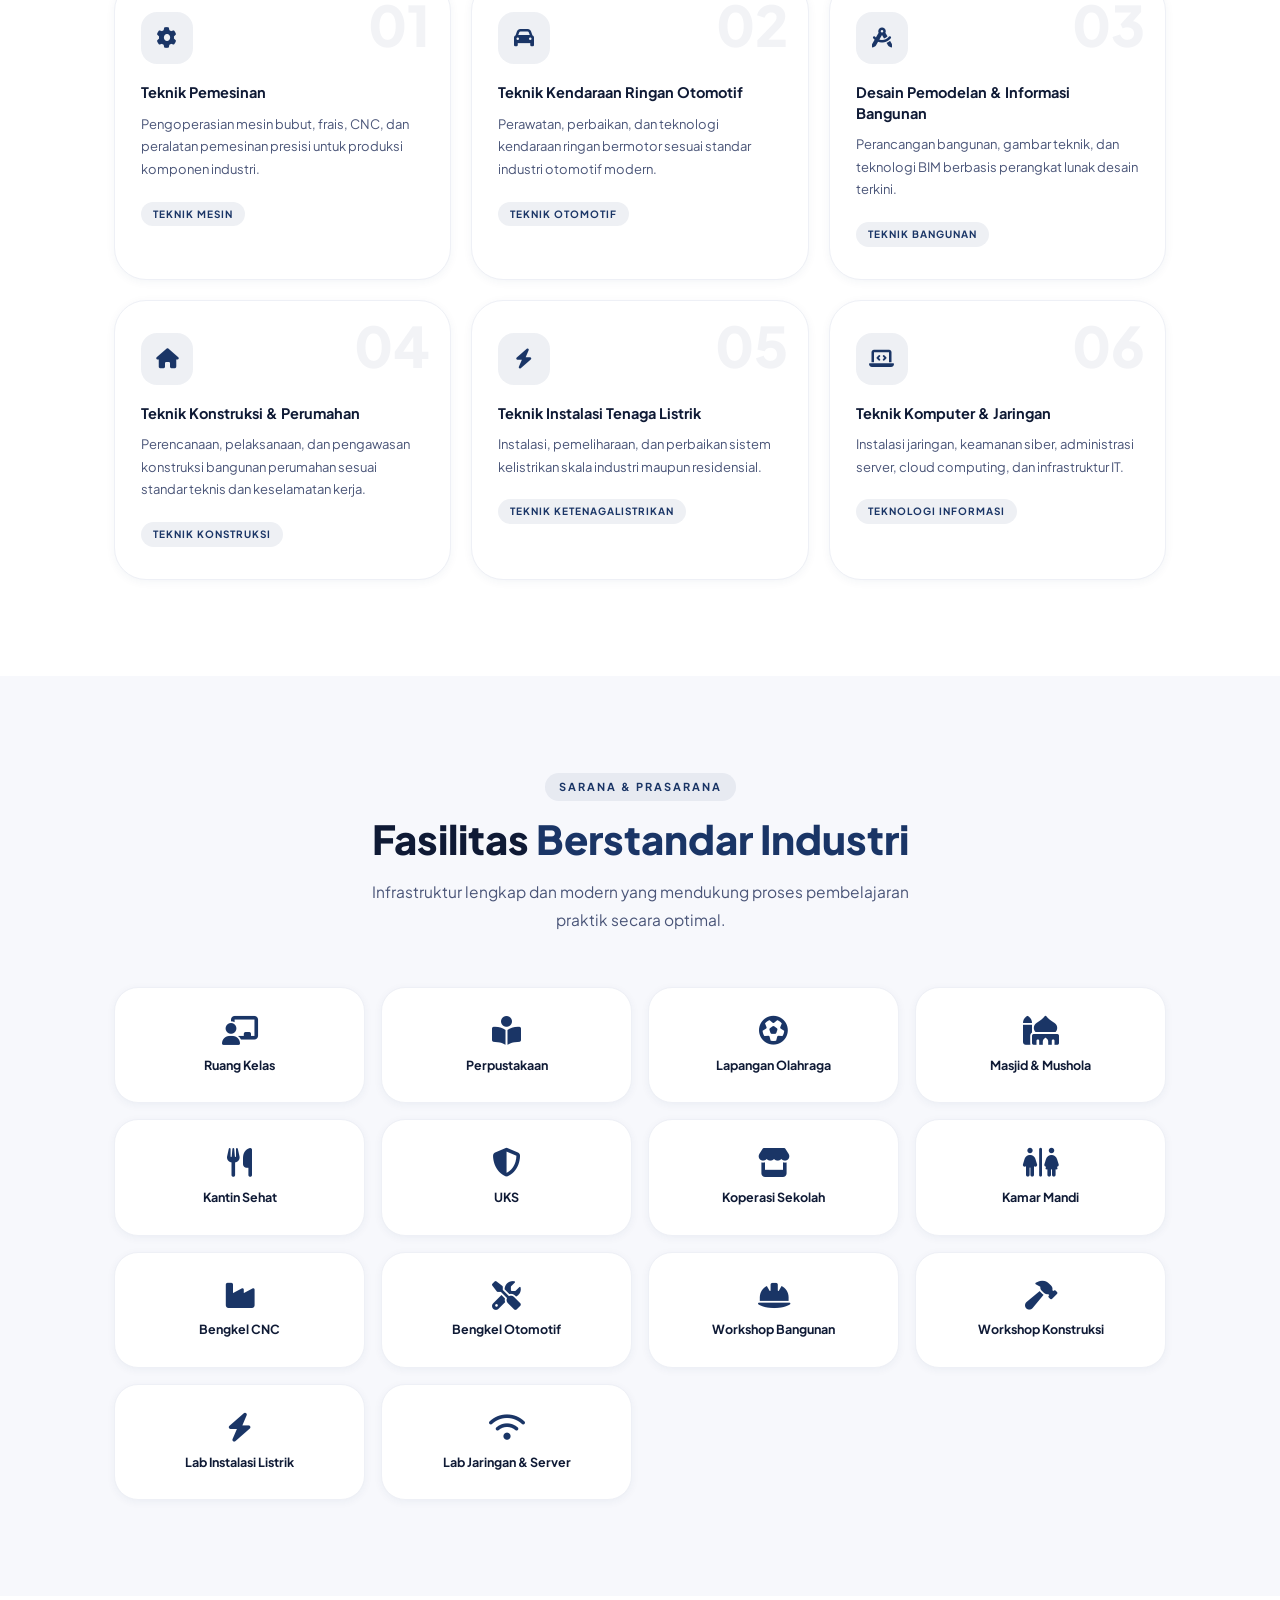
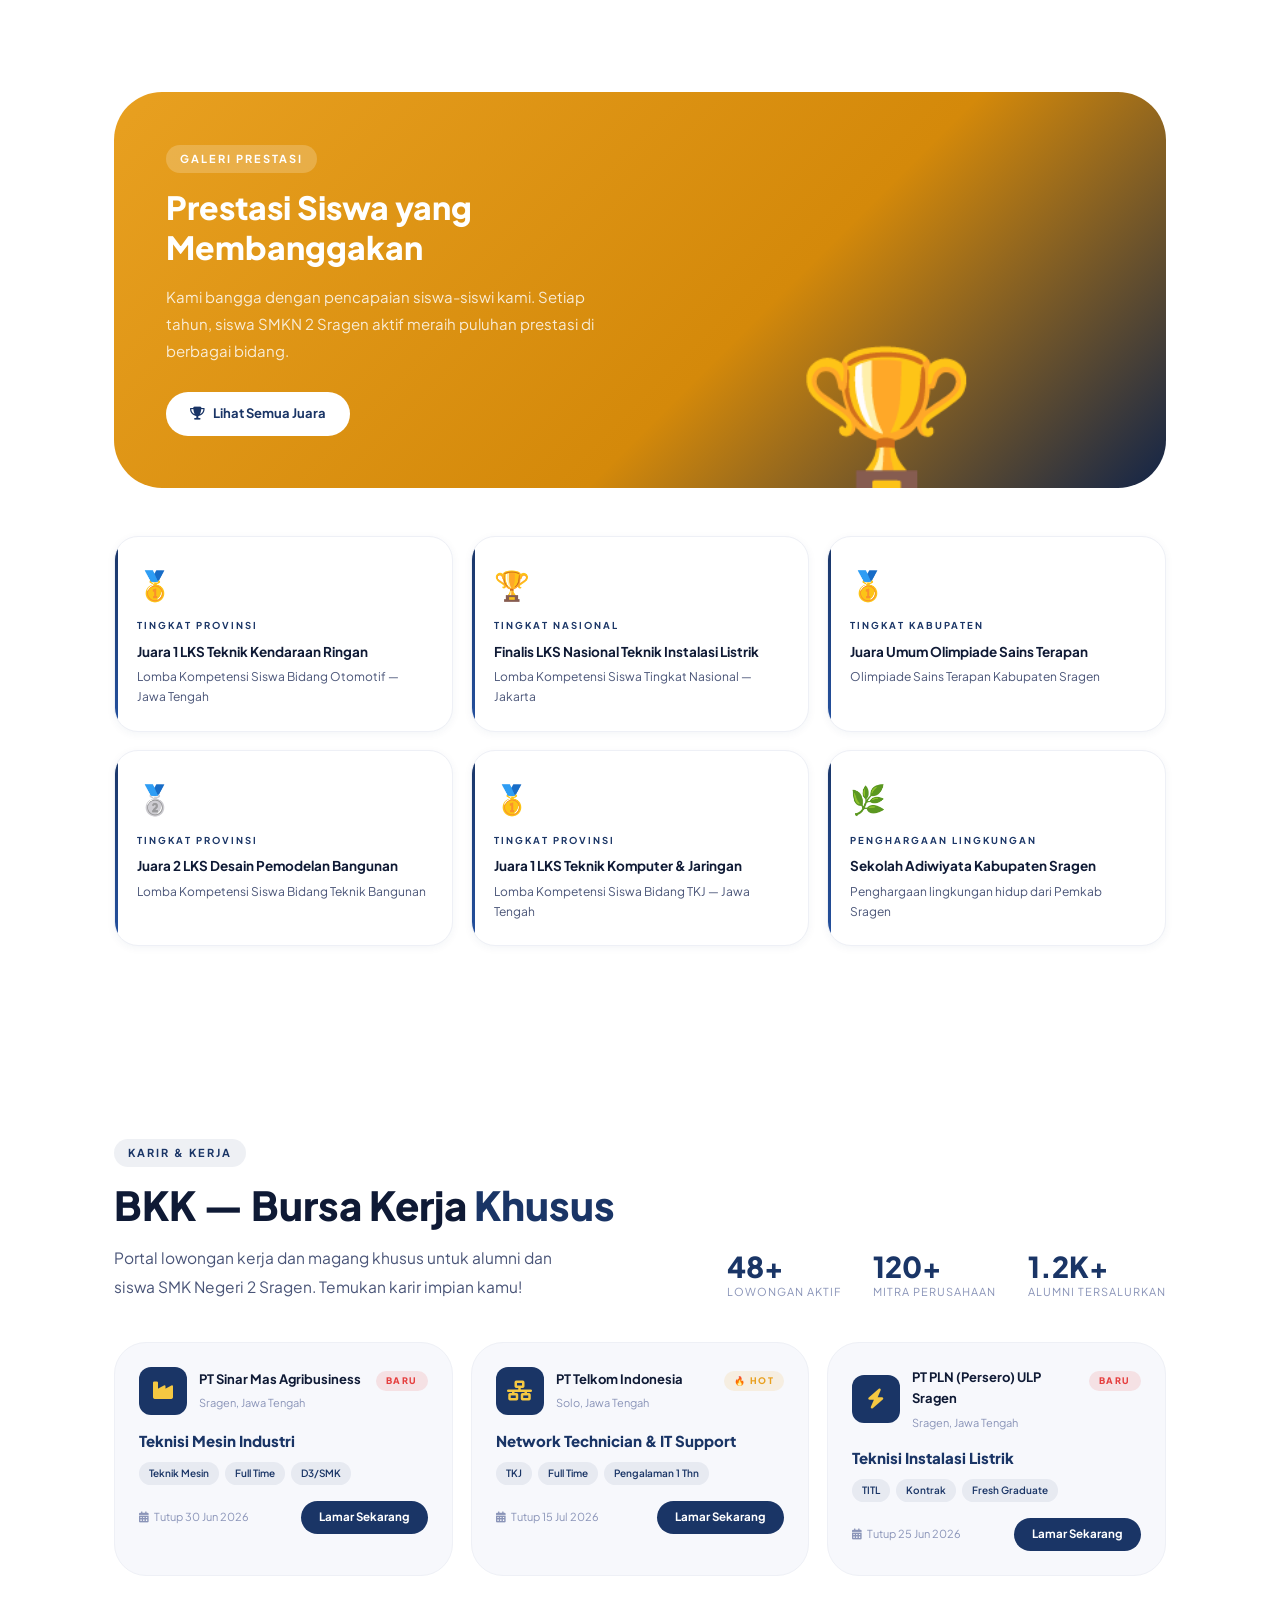
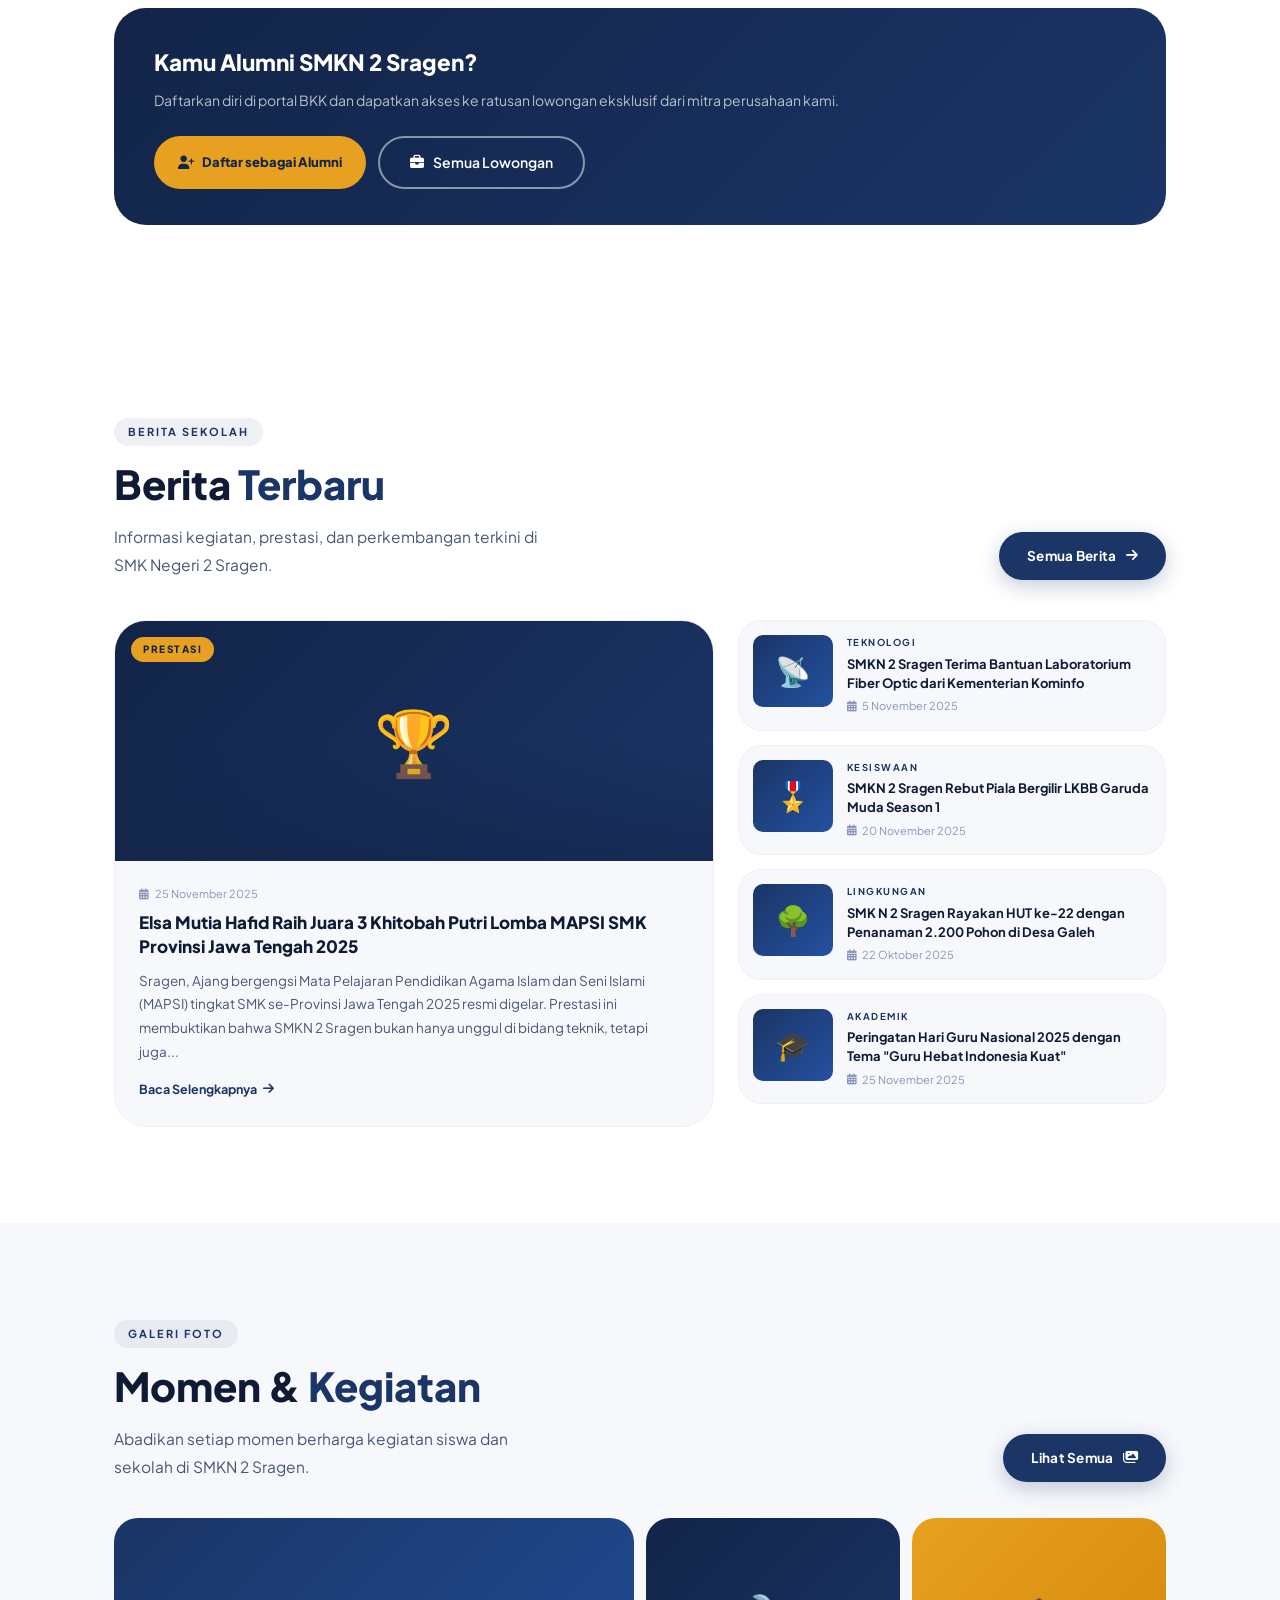
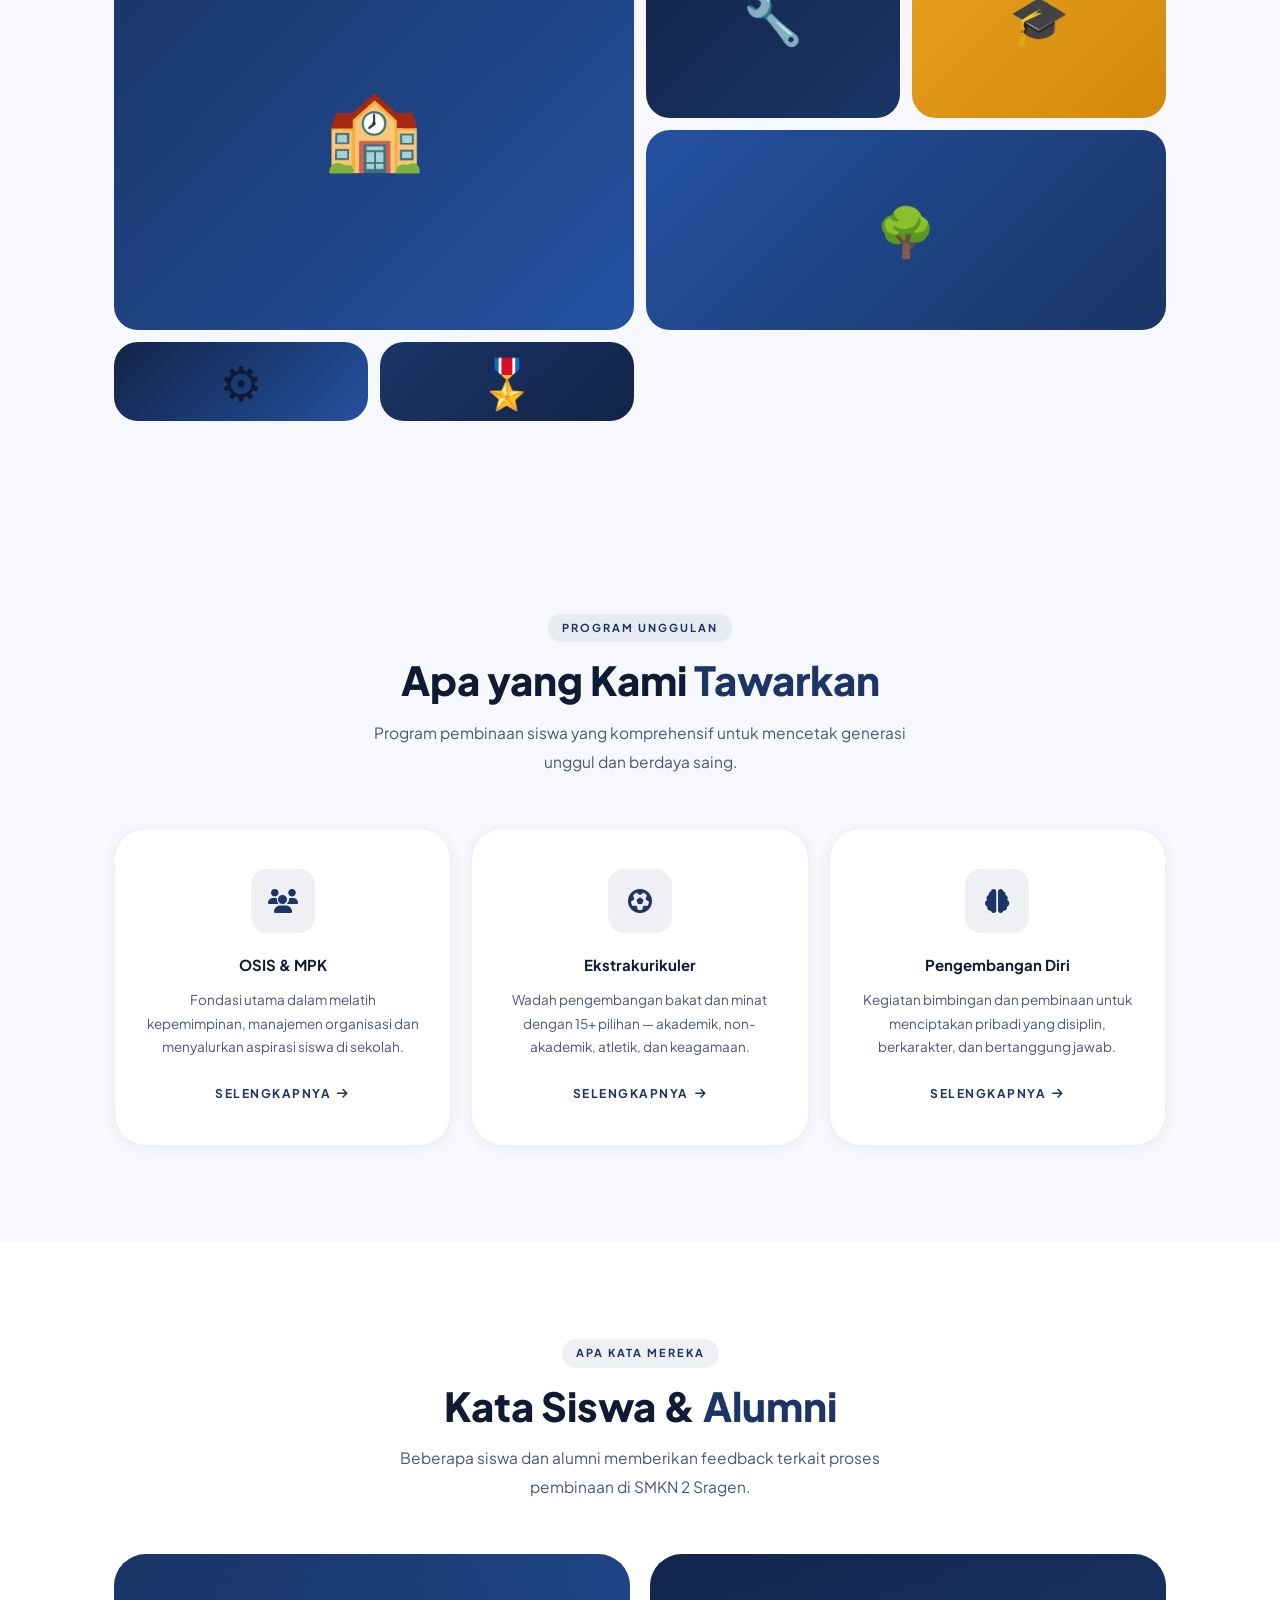
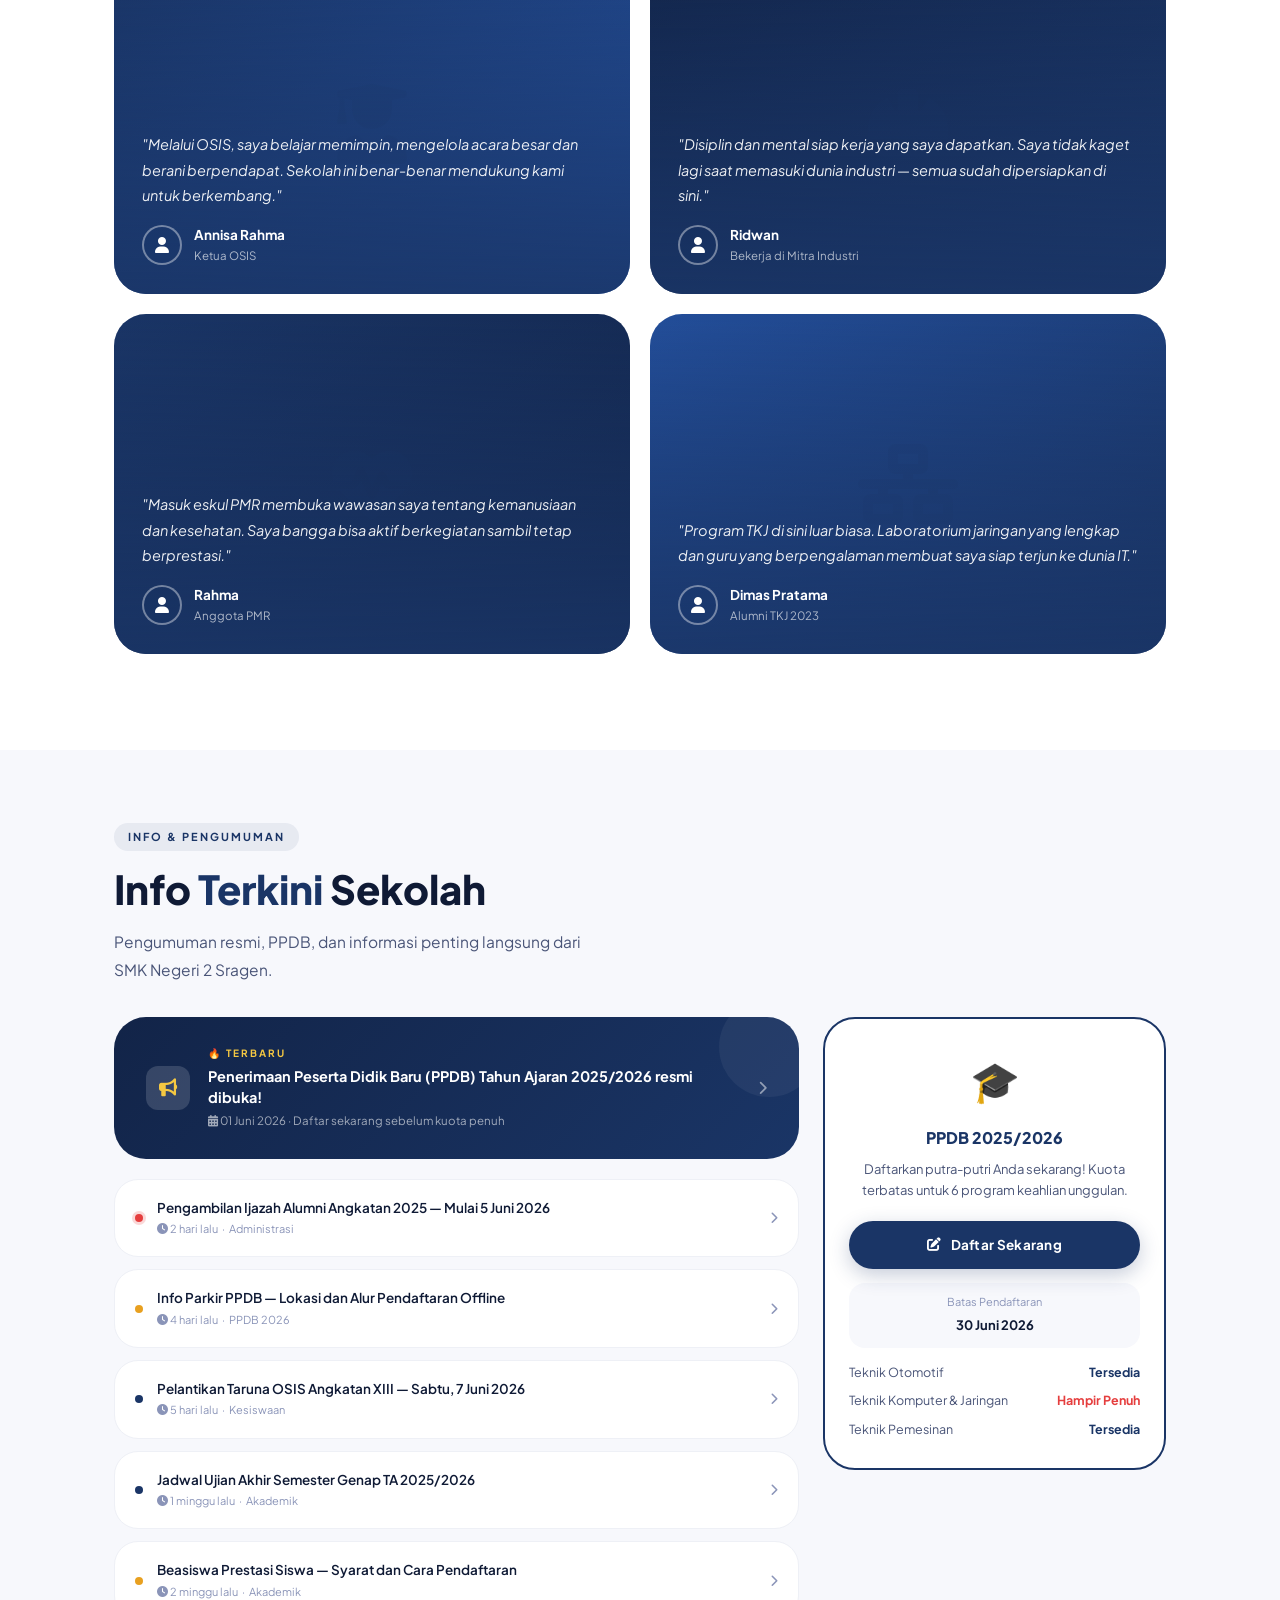
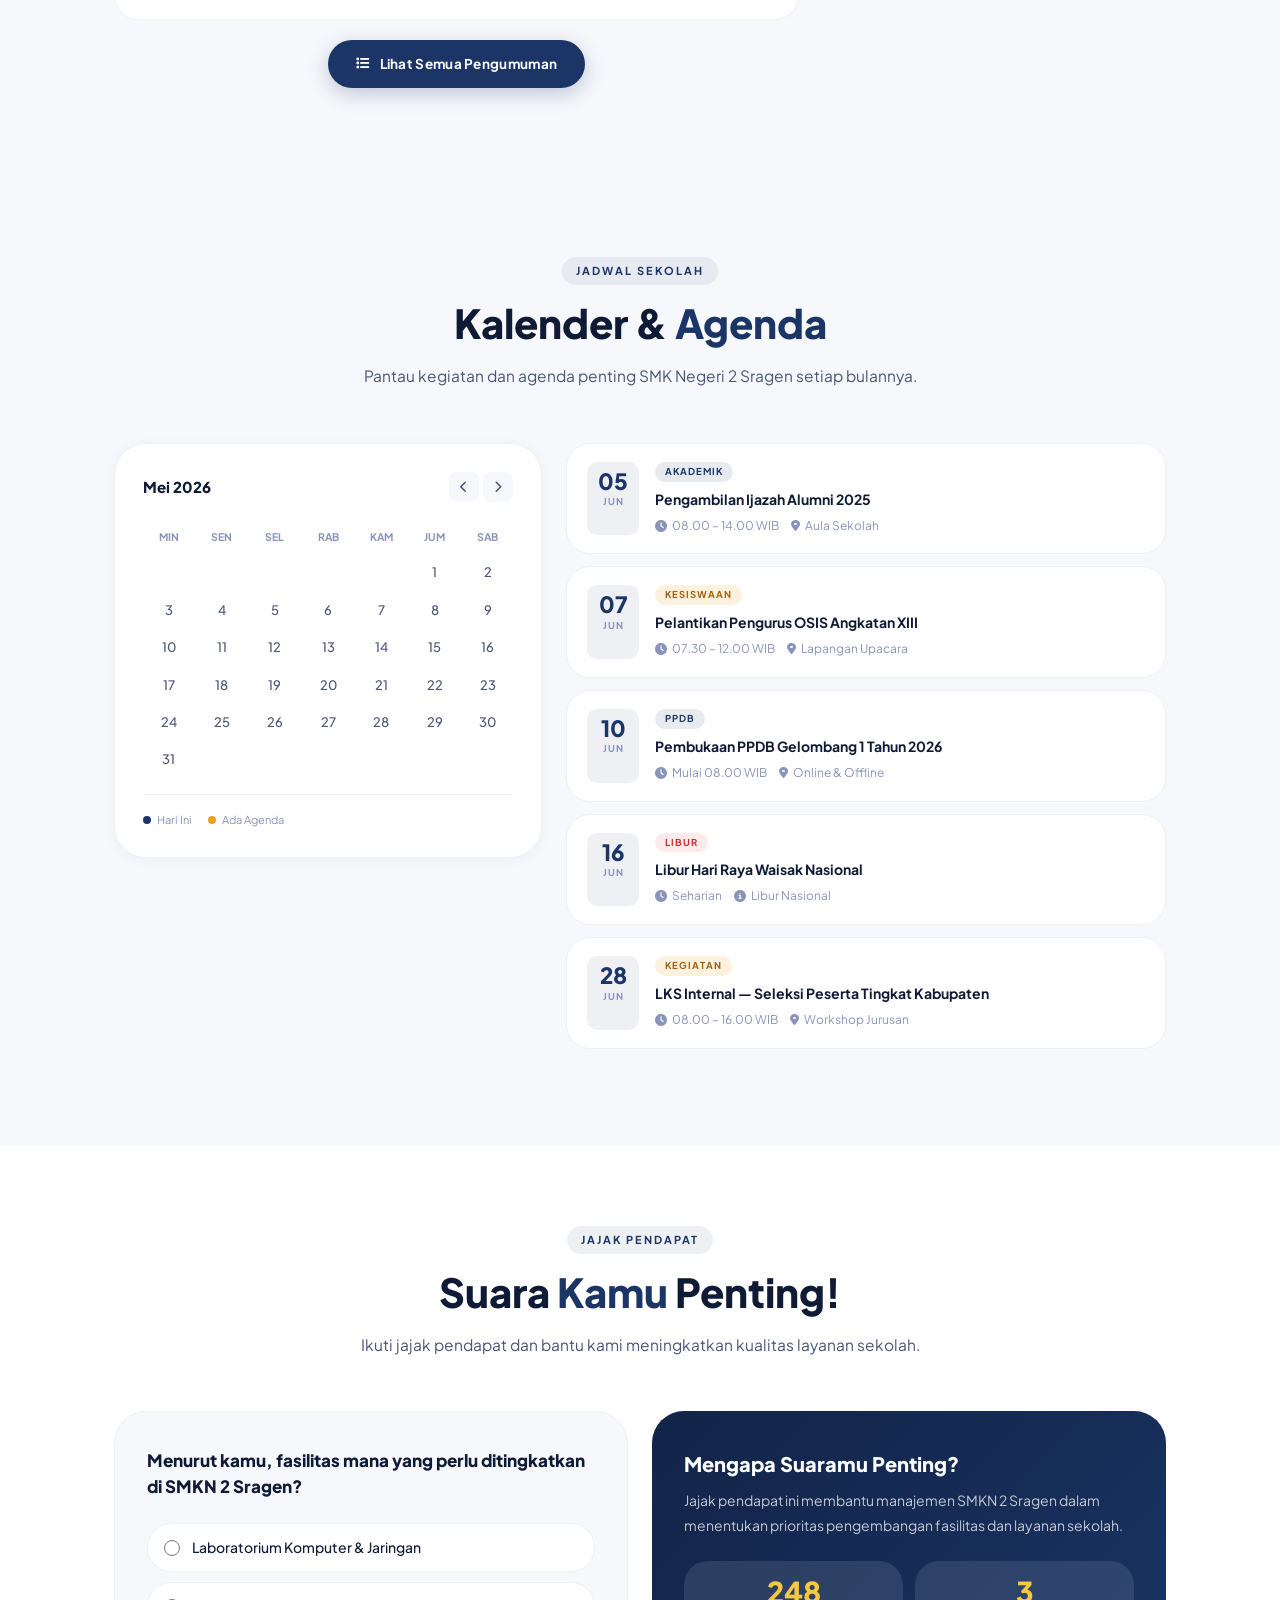
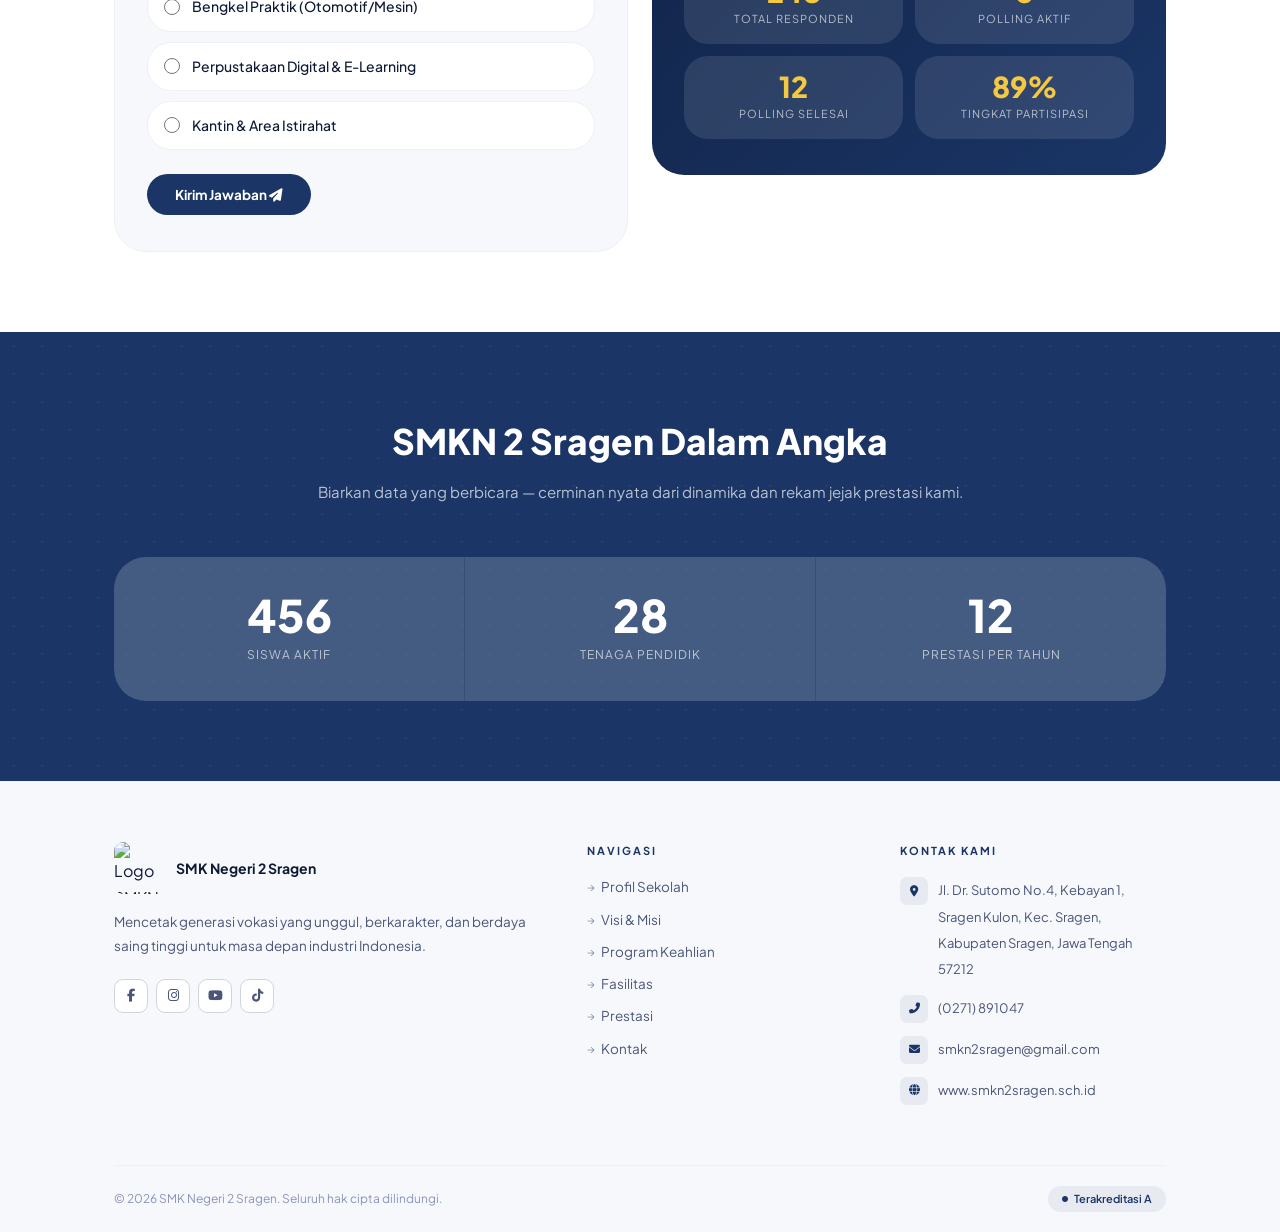
==== commit 54ce054e: "Setup Decap CMS: admin panel, config, _data JSON, dynamic content loader" ====
--- a/index.html
+++ b/index.html
@@ -1150,7 +1150,8 @@
       </div>
       <div class="prestasi-banner-right">🏆</div>
     </div>
-    <div class="prestasi-grid">
+    <div class="prestasi-grid" id="prestasiGrid">
+      <!-- Diisi otomatis dari _data/prestasi/*.json -->
       <div class="prcard rv d1">
         <span class="prcard-medal">🥇</span>
         <span class="prcard-lvl">Tingkat Provinsi</span>
@@ -1307,9 +1308,9 @@
       </div>
       <a href="#" class="btn-navy" style="margin-top:0;">Semua Berita <i class="fas fa-arrow-right"></i></a>
     </div>
-    <div class="berita-grid">
+    <div class="berita-grid" id="beritaGrid">
       <!-- Berita utama -->
-      <div class="berita-main rv d1">
+      <div class="berita-main rv d1" id="beritaUtama">
         <div class="berita-main-img">
           🏆
           <span class="berita-main-cat">Prestasi</span>
@@ -1322,7 +1323,7 @@
         </div>
       </div>
       <!-- Berita list -->
-      <div class="berita-list rv d2">
+      <div class="berita-list rv d2" id="beritaList">
         <div class="berita-item">
           <div class="berita-item-img">📡</div>
           <div class="berita-item-body">
@@ -2002,6 +2003,170 @@
       });
     }, 100);
   }
+
+  // ══════════════════════════════════════════════════════
+  // ── DYNAMIC CONTENT LOADER (dari _data/*.json) ────────
+  // ══════════════════════════════════════════════════════
+
+  const BASE = window.location.origin + window.location.pathname.replace(/\/$/, '');
+  const delay = ['d1','d2','d3','d4'];
+
+  // Helper: ambil semua file JSON dari sebuah folder via GitHub API
+  async function fetchAll(folder) {
+    try {
+      const apiUrl = `https://api.github.com/repos/l63666365-ops/Website/contents/_data/${folder}?ref=main`;
+      const res = await fetch(apiUrl);
+      if (!res.ok) return [];
+      const files = await res.json();
+      const jsonFiles = files.filter(f => f.name.endsWith('.json'));
+      const results = await Promise.all(
+        jsonFiles.map(f => fetch(f.download_url).then(r => r.json()).catch(() => null))
+      );
+      return results.filter(Boolean);
+    } catch { return []; }
+  }
+
+  // ── PRESTASI ─────────────────────────────────────────
+  async function loadPrestasi() {
+    const data = await fetchAll('prestasi');
+    if (!data.length) return;
+    const grid = document.getElementById('prestasiGrid');
+    if (!grid) return;
+    grid.innerHTML = data.map((p, i) => `
+      <div class="prcard rv ${delay[i%4]}">
+        <span class="prcard-medal">${p.medali}</span>
+        <span class="prcard-lvl">${p.tingkat}</span>
+        <h4>${p.judul}</h4>
+        <p>${p.deskripsi}</p>
+      </div>`).join('');
+    grid.querySelectorAll('.rv').forEach(el => rvObs.observe(el));
+  }
+
+  // ── BERITA ───────────────────────────────────────────
+  async function loadBerita() {
+    const data = await fetchAll('berita');
+    if (!data.length) return;
+    // Sort terbaru dulu, utama di depan
+    data.sort((a, b) => (b.utama ? 1 : 0) - (a.utama ? 1 : 0));
+    const utama = data.find(b => b.utama) || data[0];
+    const list  = data.filter(b => b !== utama).slice(0, 4);
+
+    const elUtama = document.getElementById('beritaUtama');
+    if (elUtama) {
+      elUtama.innerHTML = `
+        <div class="berita-main-img">
+          ${utama.foto ? `<img src="${utama.foto}" alt="${utama.judul}" style="position:absolute;inset:0;width:100%;height:100%;object-fit:cover;">` : utama.emoji}
+          <span class="berita-main-cat">${utama.kategori}</span>
+        </div>
+        <div class="berita-main-body">
+          <div class="berita-main-date"><i class="fas fa-calendar-alt"></i> ${utama.tanggal}</div>
+          <div class="berita-main-title">${utama.judul}</div>
+          <div class="berita-main-snippet">${utama.ringkasan}</div>
+          <a href="#" class="berita-main-read">Baca Selengkapnya <i class="fas fa-arrow-right"></i></a>
+        </div>`;
+    }
+
+    const elList = document.getElementById('beritaList');
+    if (elList) {
+      elList.innerHTML = list.map(b => `
+        <div class="berita-item">
+          <div class="berita-item-img">${b.foto ? `<img src="${b.foto}" alt="${b.judul}" style="width:100%;height:100%;object-fit:cover;border-radius:10px;">` : b.emoji}</div>
+          <div class="berita-item-body">
+            <div class="berita-item-cat">${b.kategori}</div>
+            <div class="berita-item-title">${b.judul}</div>
+            <div class="berita-item-date"><i class="fas fa-calendar-alt"></i> ${b.tanggal}</div>
+          </div>
+        </div>`).join('');
+    }
+  }
+
+  // ── GALERI ───────────────────────────────────────────
+  async function loadGaleri() {
+    const data = await fetchAll('galeri');
+    if (!data.length) return;
+    const grid = document.querySelector('.galeri-grid');
+    if (!grid) return;
+    grid.innerHTML = data.map(g => `
+      <div class="galeri-item ${g.ukuran === 'big' ? 'big' : g.ukuran === 'wide' ? 'wide' : ''}"
+           style="${g.foto ? '' : 'background:linear-gradient(135deg,#1a3566,#2451a0);'}"
+           onclick="openLightbox('${g.judul}')">
+        ${g.foto
+          ? `<img src="${g.foto}" alt="${g.judul}" style="position:absolute;inset:0;width:100%;height:100%;object-fit:cover;">`
+          : g.emoji}
+        <div class="galeri-overlay"><span class="galeri-caption">${g.judul}</span></div>
+      </div>`).join('');
+  }
+
+  // ── TESTIMONI ────────────────────────────────────────
+  async function loadTestimoni() {
+    const data = await fetchAll('testimoni');
+    if (!data.length) return;
+    const grid = document.querySelector('.testi-grid');
+    if (!grid) return;
+    const colors = [
+      'linear-gradient(135deg,#1a3566,#2451a0)',
+      'linear-gradient(135deg,#122448,#1a3566)',
+      'linear-gradient(135deg,#1a3566,#122448)',
+      'linear-gradient(135deg,#2451a0,#1a3566)'
+    ];
+    grid.innerHTML = data.map((t, i) => `
+      <div class="tcard rv ${i%2===0?'d1':'d2'}" style="background:${colors[i%4]}">
+        <div class="tcard-bg"></div>
+        <div class="tcard-img-placeholder"><i class="fas ${t.ikon}"></i></div>
+        <div class="tcard-body">
+          <p class="tcard-quote">"${t.kutipan}"</p>
+          <div class="tcard-person">
+            <div class="tcard-avatar"><i class="fas fa-user"></i></div>
+            <div><div class="tcard-name">${t.nama}</div><div class="tcard-role">${t.peran}</div></div>
+          </div>
+        </div>
+      </div>`).join('');
+    grid.querySelectorAll('.rv').forEach(el => rvObs.observe(el));
+  }
+
+  // ── PENGUMUMAN ───────────────────────────────────────
+  async function loadPengumuman() {
+    const data = await fetchAll('pengumuman');
+    if (!data.length) return;
+    data.sort((a, b) => (b.utama ? 1 : 0) - (a.utama ? 1 : 0));
+    const utama  = data.find(p => p.utama);
+    const others = data.filter(p => !p.utama);
+
+    if (utama) {
+      const bannerEl = document.querySelector('.info-alert .info-alert-title');
+      const dateEl   = document.querySelector('.info-alert .info-alert-date');
+      if (bannerEl) bannerEl.textContent = utama.judul;
+      if (dateEl)   dateEl.innerHTML = `<i class="fas fa-calendar-alt"></i> ${utama.tanggal}`;
+    }
+
+    const container = document.querySelector('.pengumuman-grid > div:first-child');
+    if (!container) return;
+    const existing = container.querySelectorAll('.info-card');
+    existing.forEach(el => el.remove());
+
+    const viewAllBtn = container.querySelector('[style*="text-align:center"]');
+    others.slice(0, 5).forEach(p => {
+      const card = document.createElement('div');
+      card.className = 'info-card rv d2';
+      card.innerHTML = `
+        <div class="info-card-dot ${p.dot}"></div>
+        <div class="info-card-body">
+          <div class="info-card-title">${p.judul}</div>
+          <div class="info-card-meta"><i class="fas fa-clock"></i> ${p.tanggal} &nbsp;·&nbsp; ${p.kategori}</div>
+        </div>
+        <i class="fas fa-chevron-right" style="color:var(--text-3);font-size:12px;"></i>`;
+      rvObs.observe(card);
+      container.insertBefore(card, viewAllBtn);
+    });
+  }
+
+  // ── JALANKAN SEMUA ───────────────────────────────────
+  loadPrestasi();
+  loadBerita();
+  loadGaleri();
+  loadTestimoni();
+  loadPengumuman();
+
 </script>
 </body>
 </html>
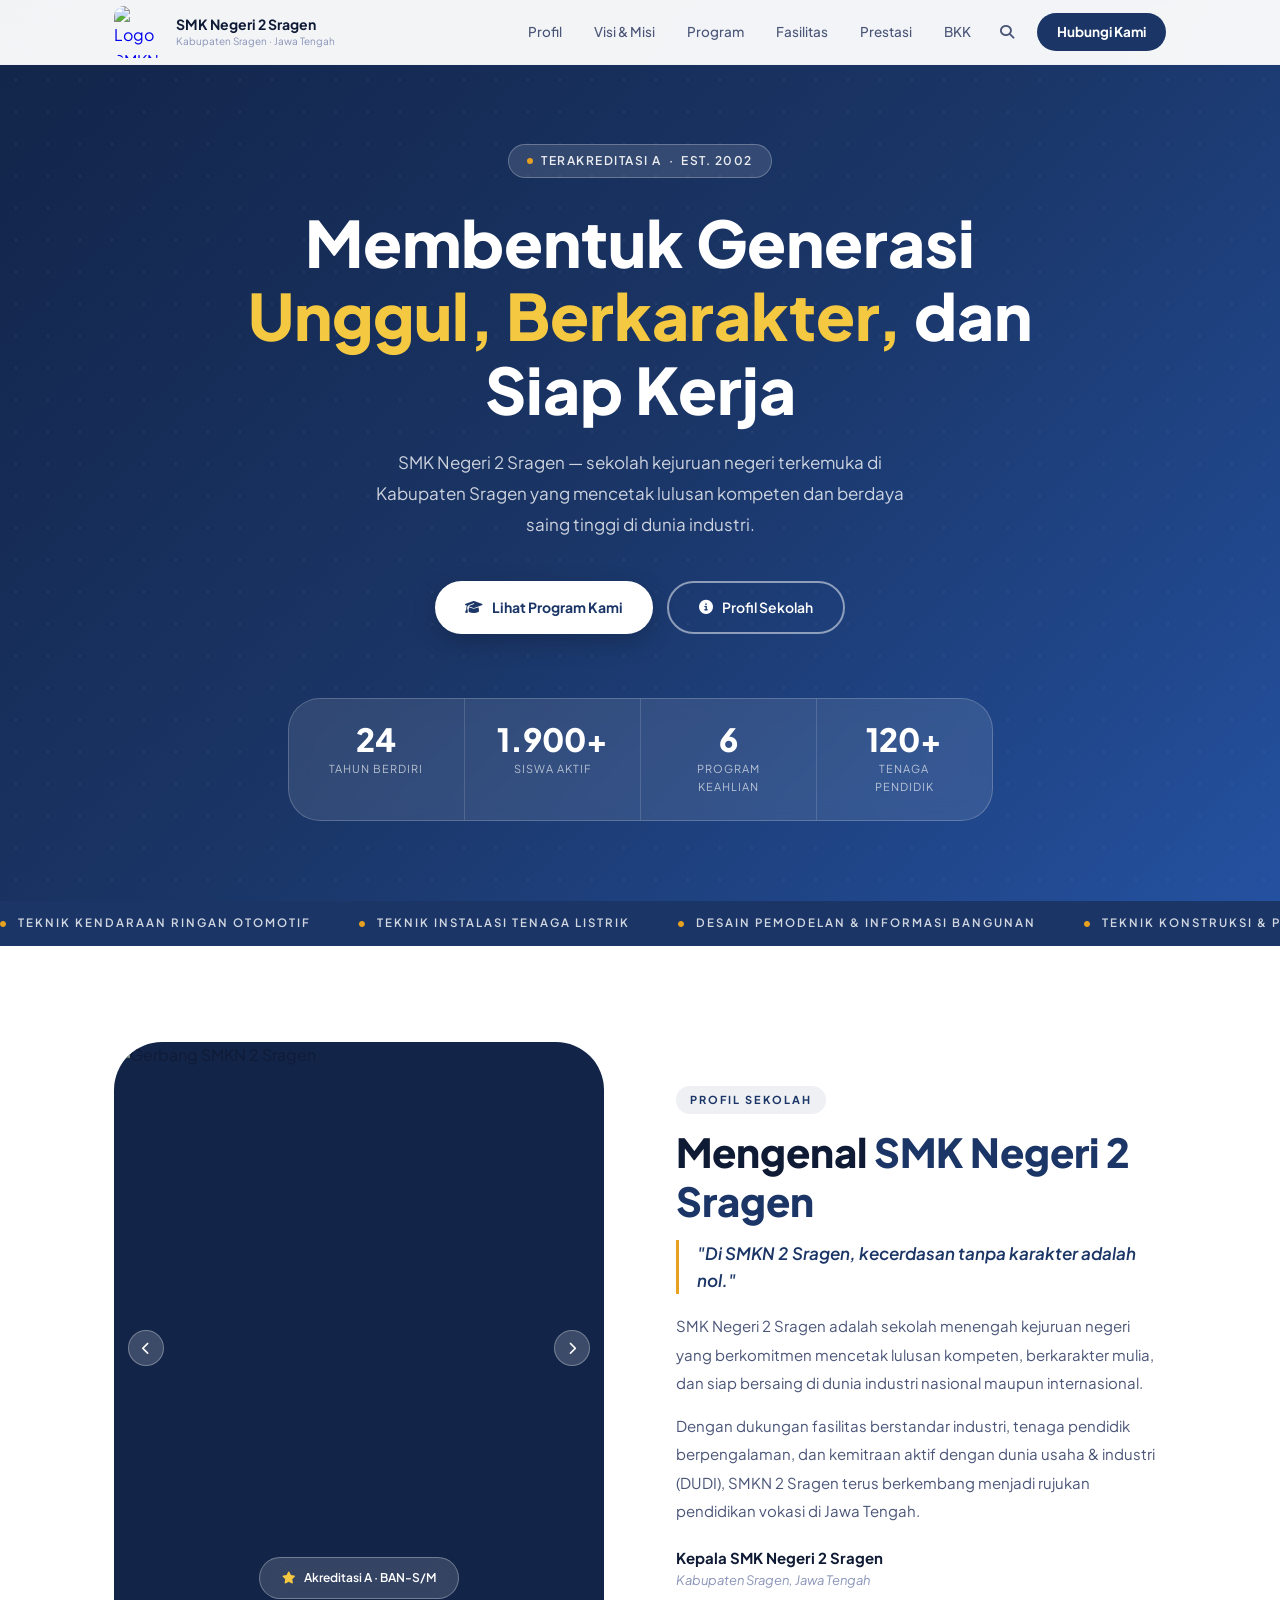
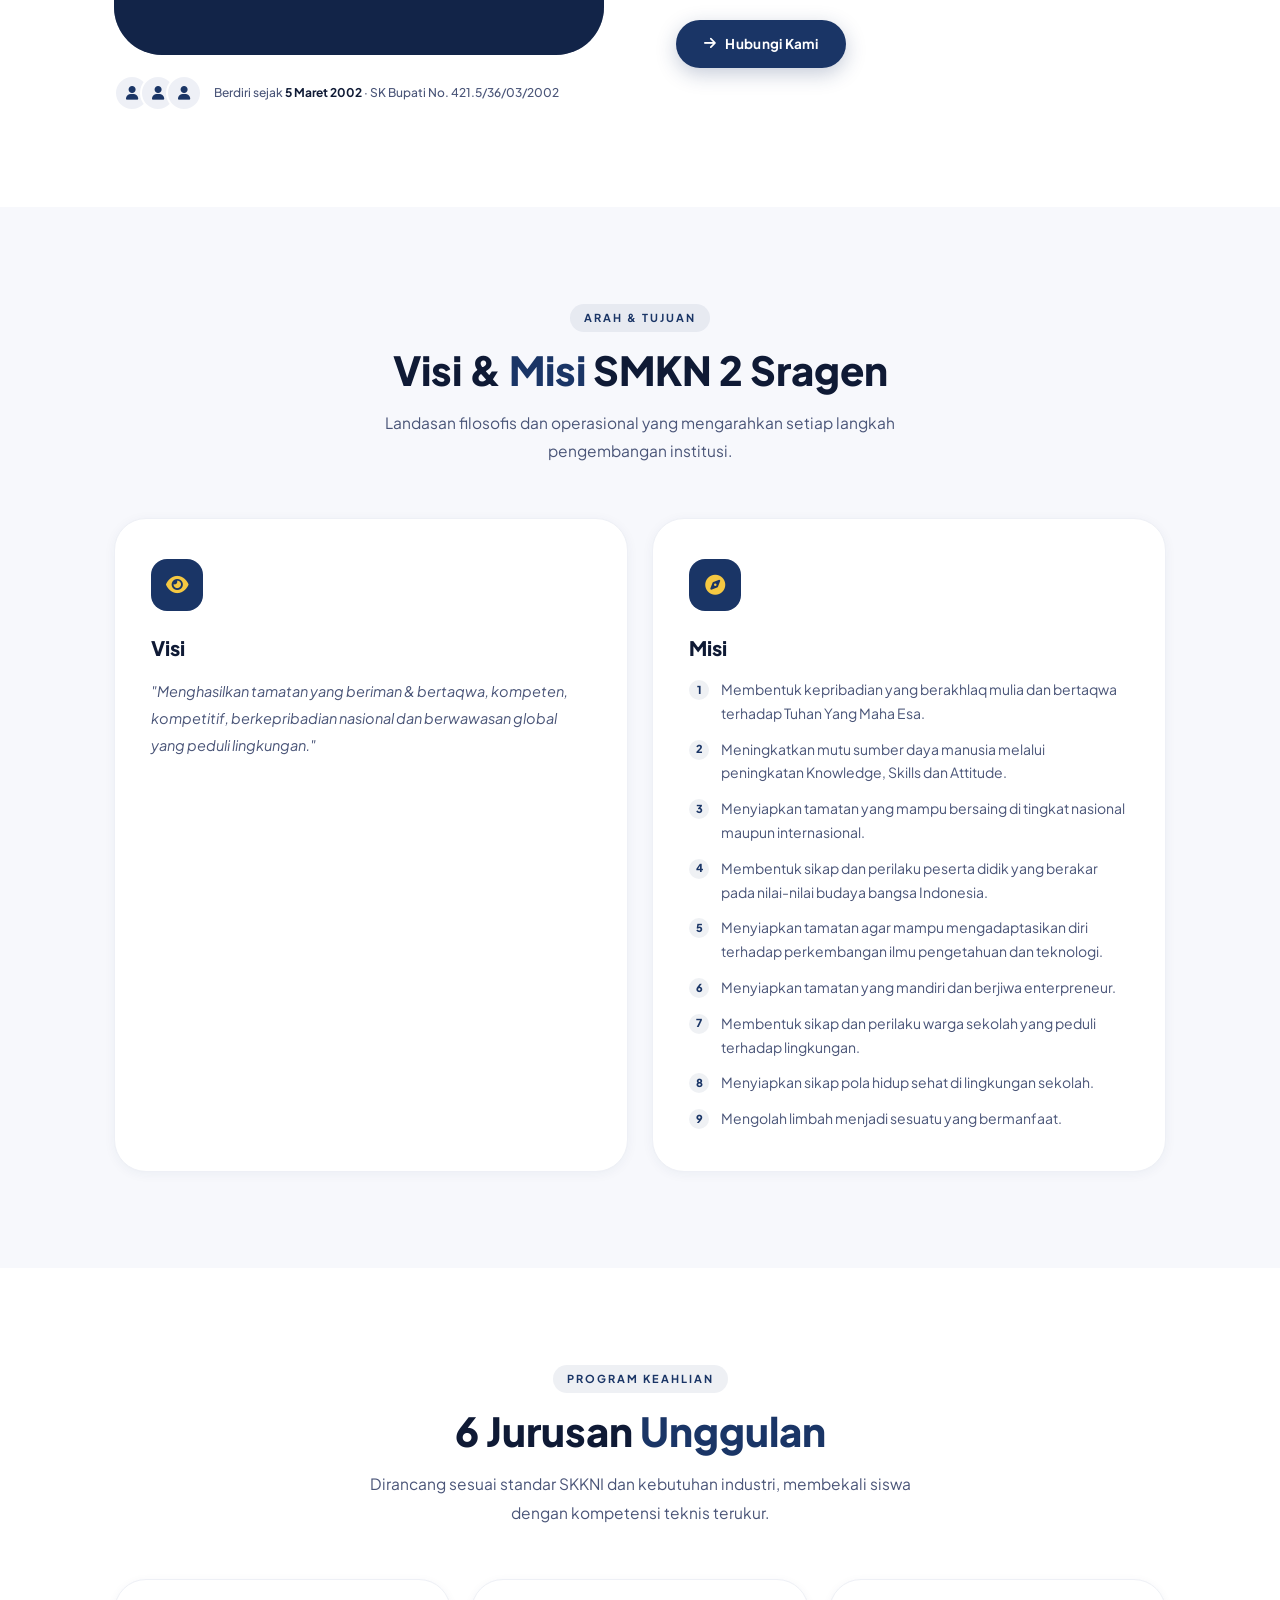
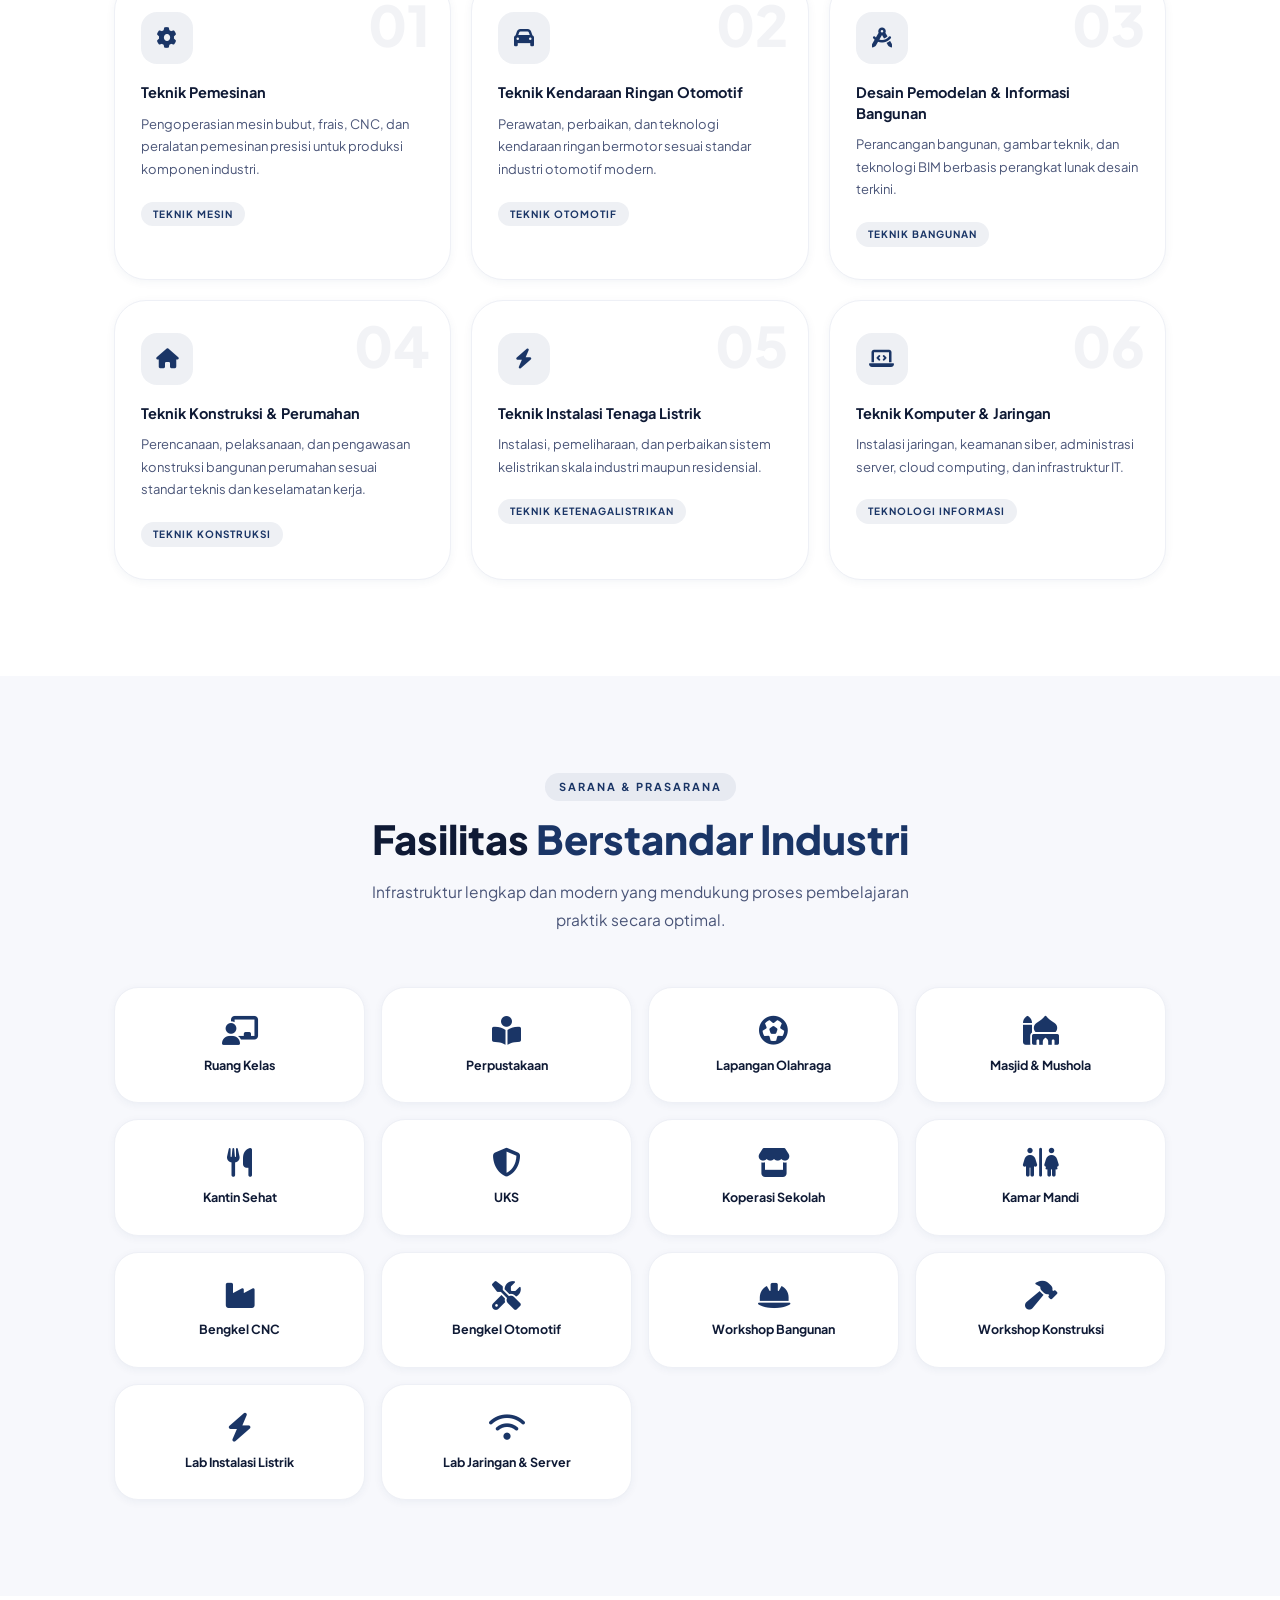
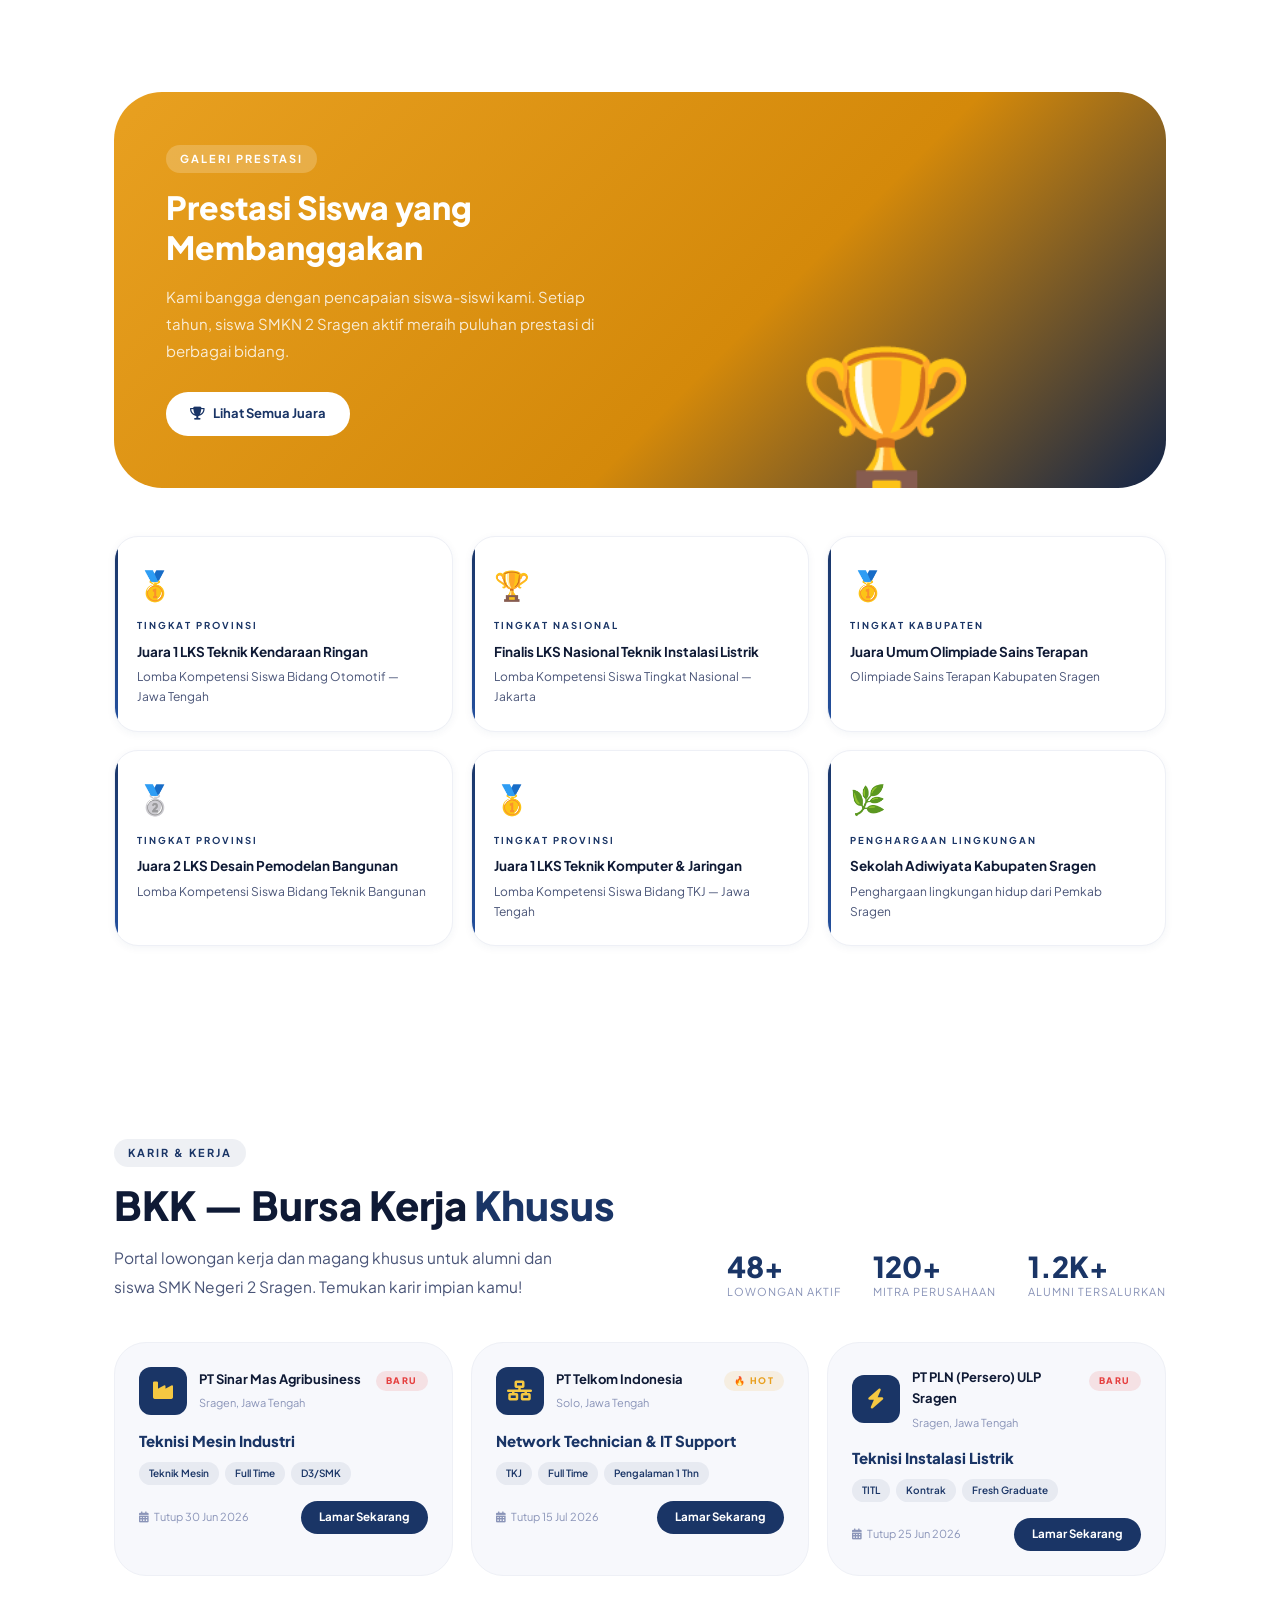
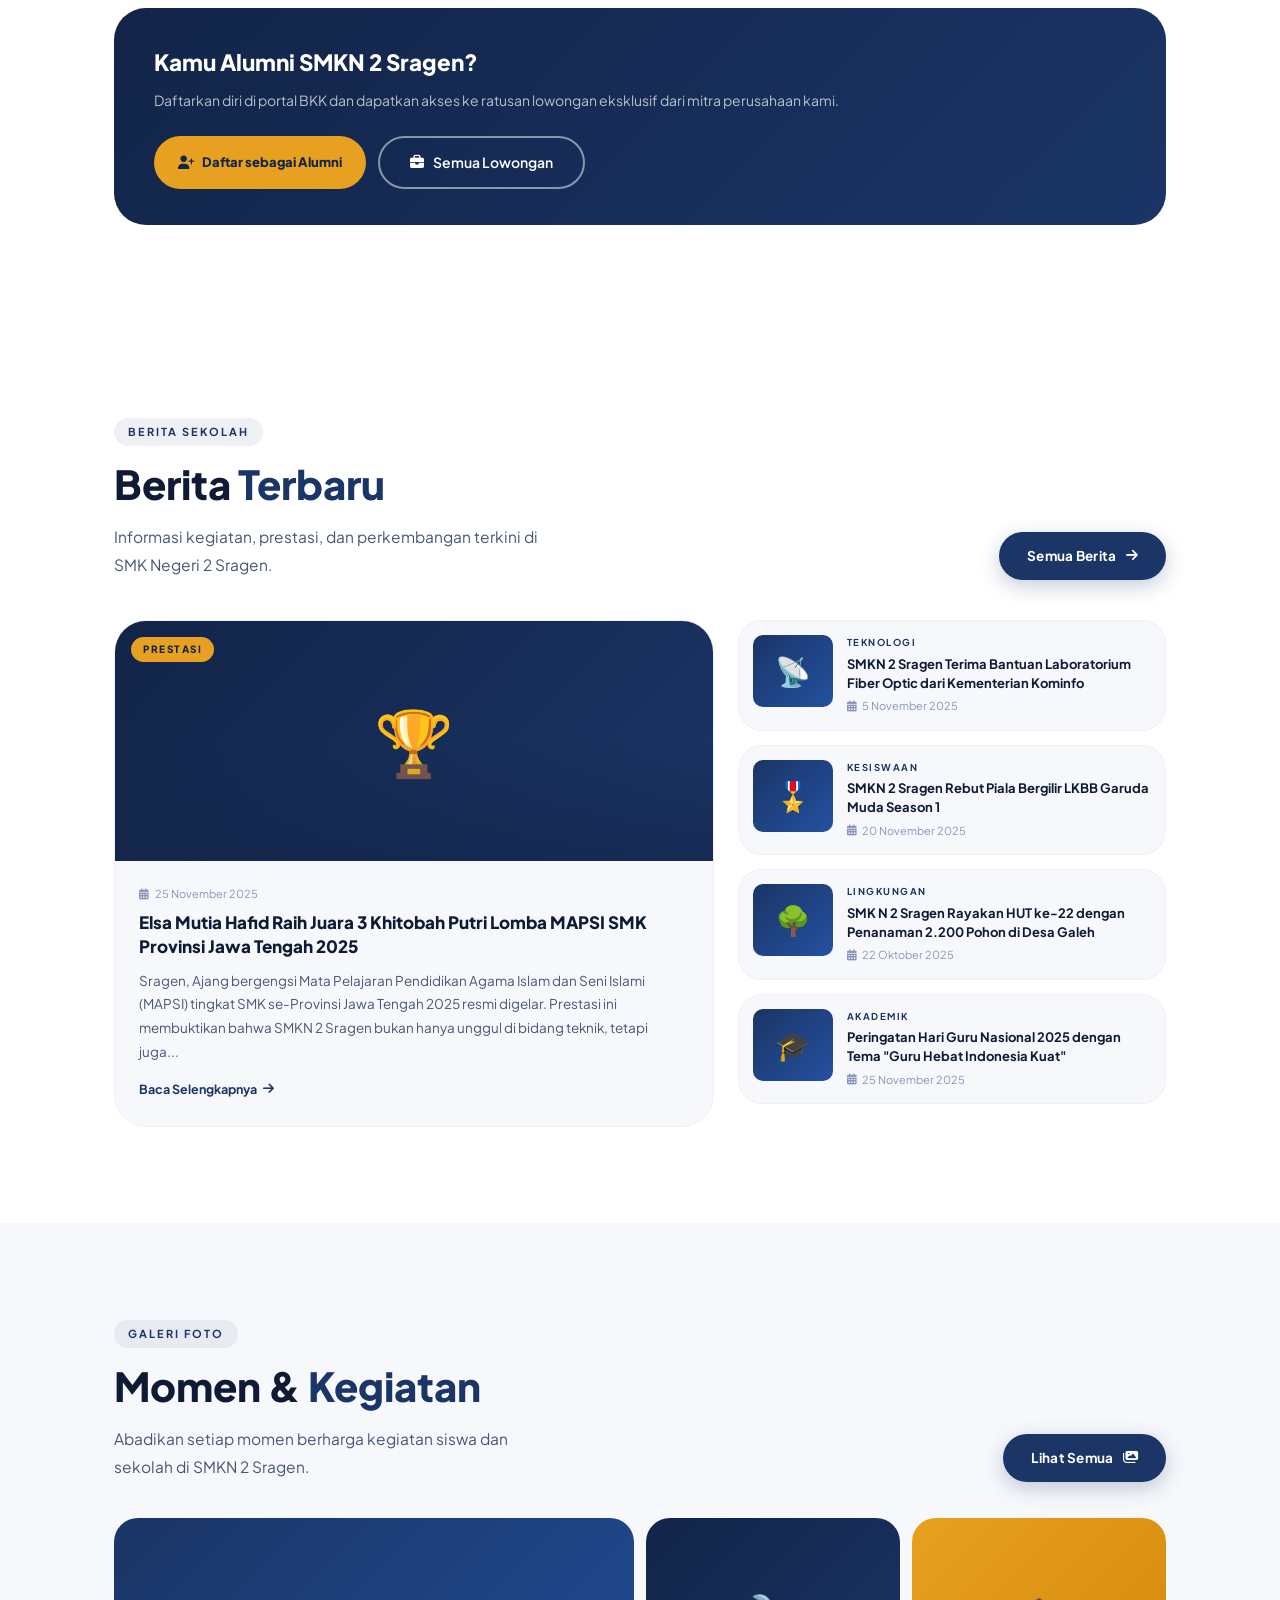
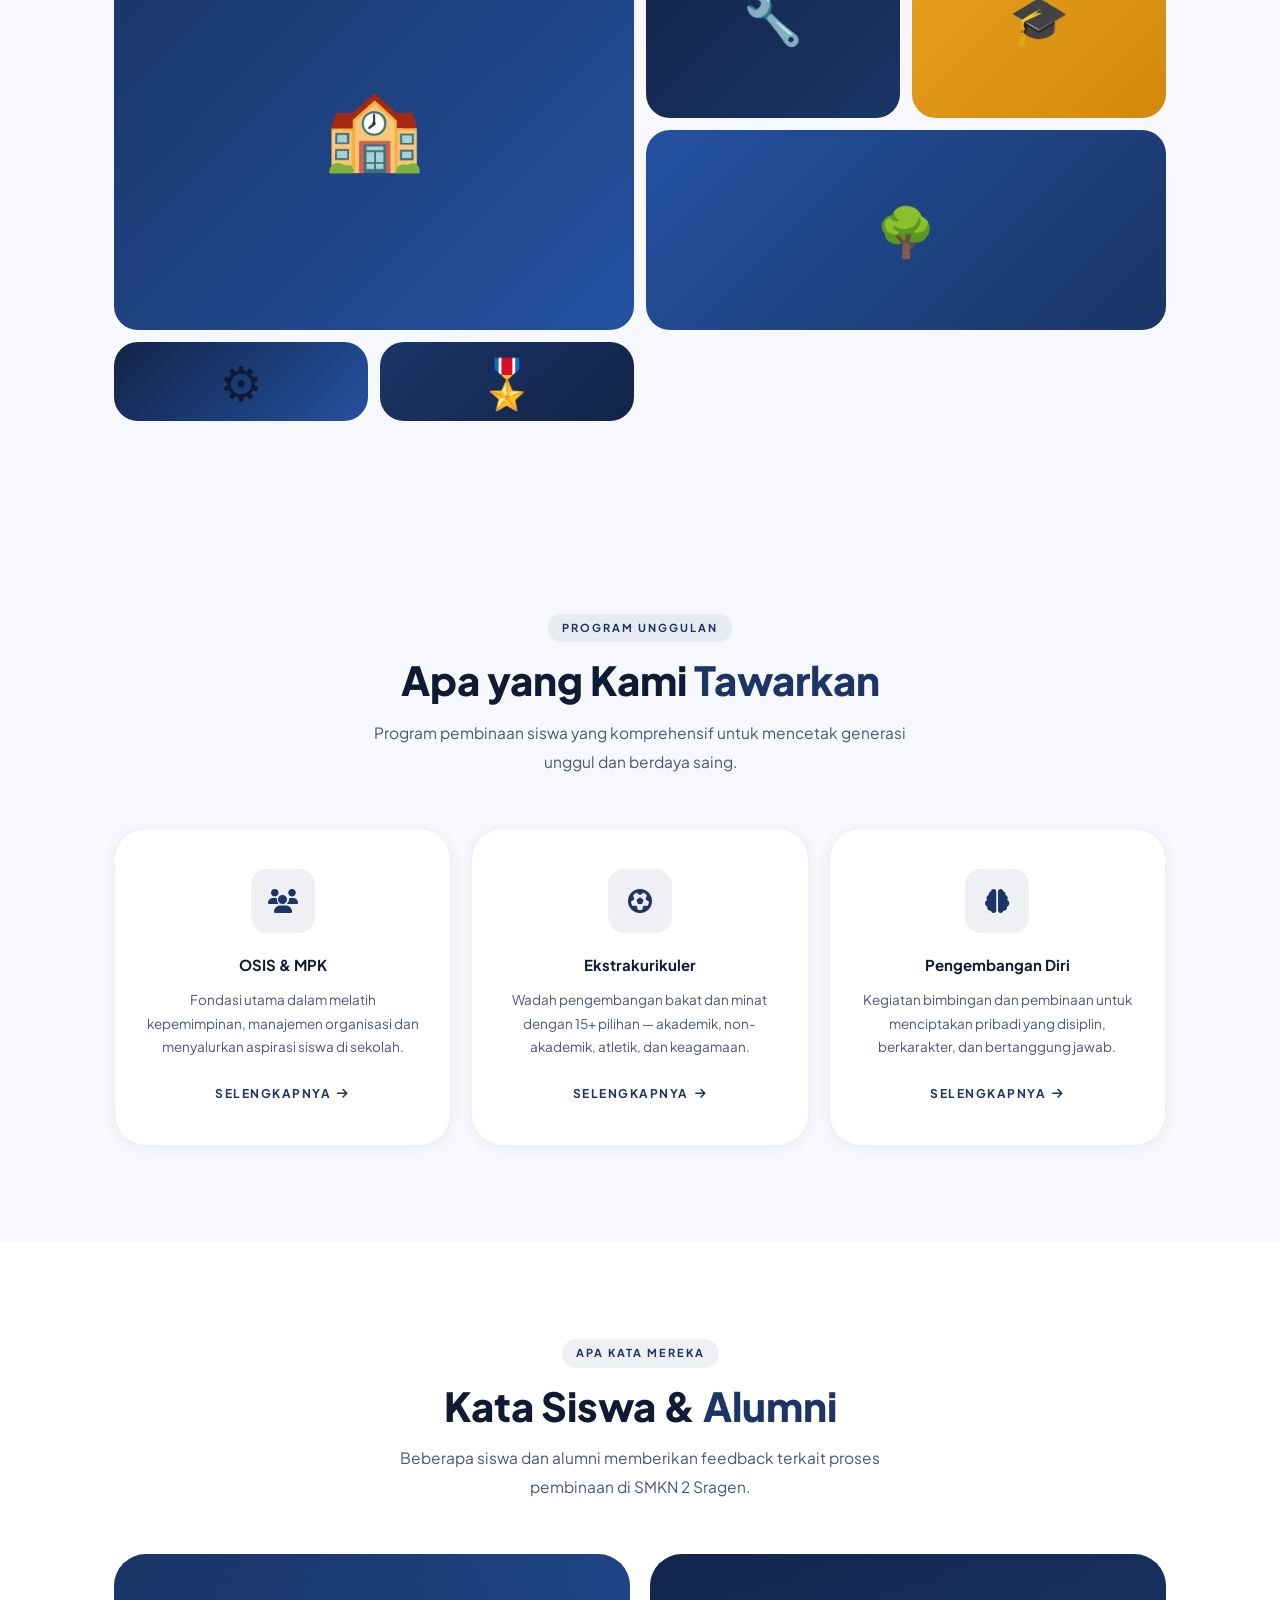
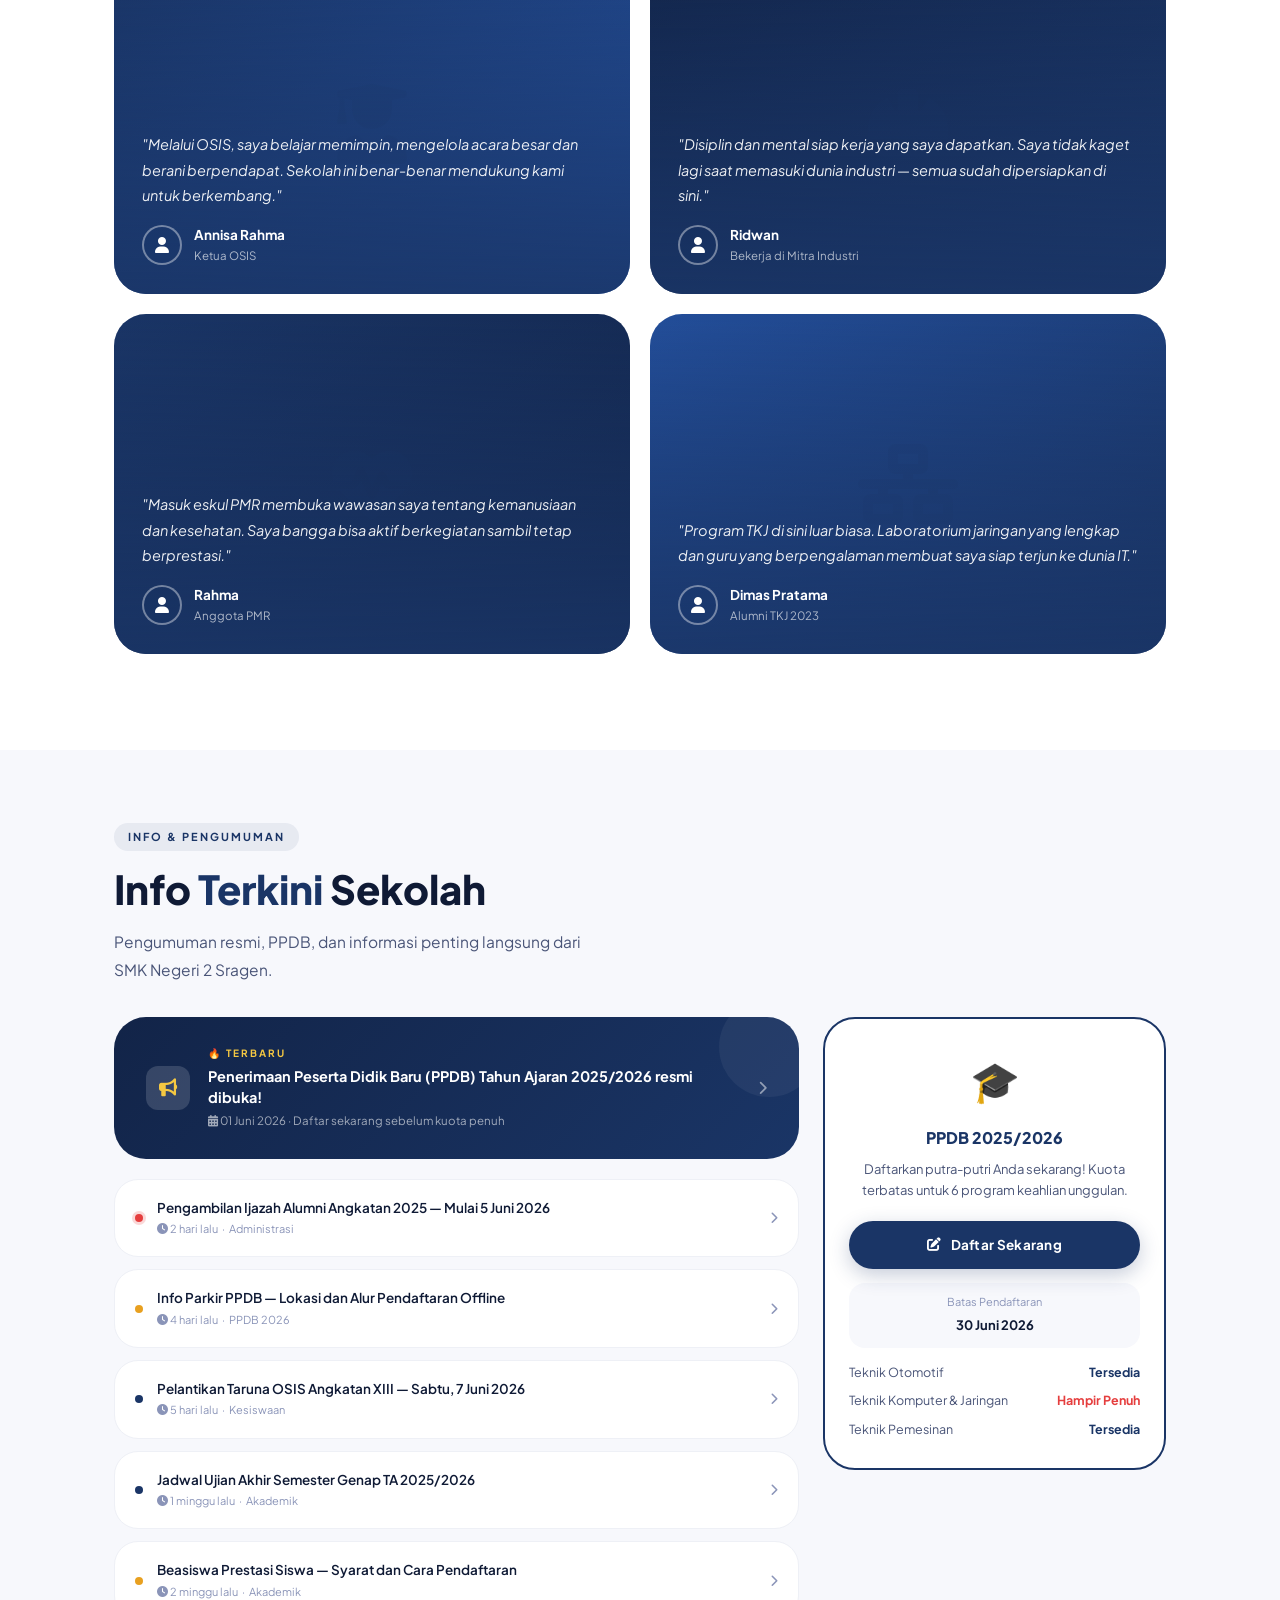
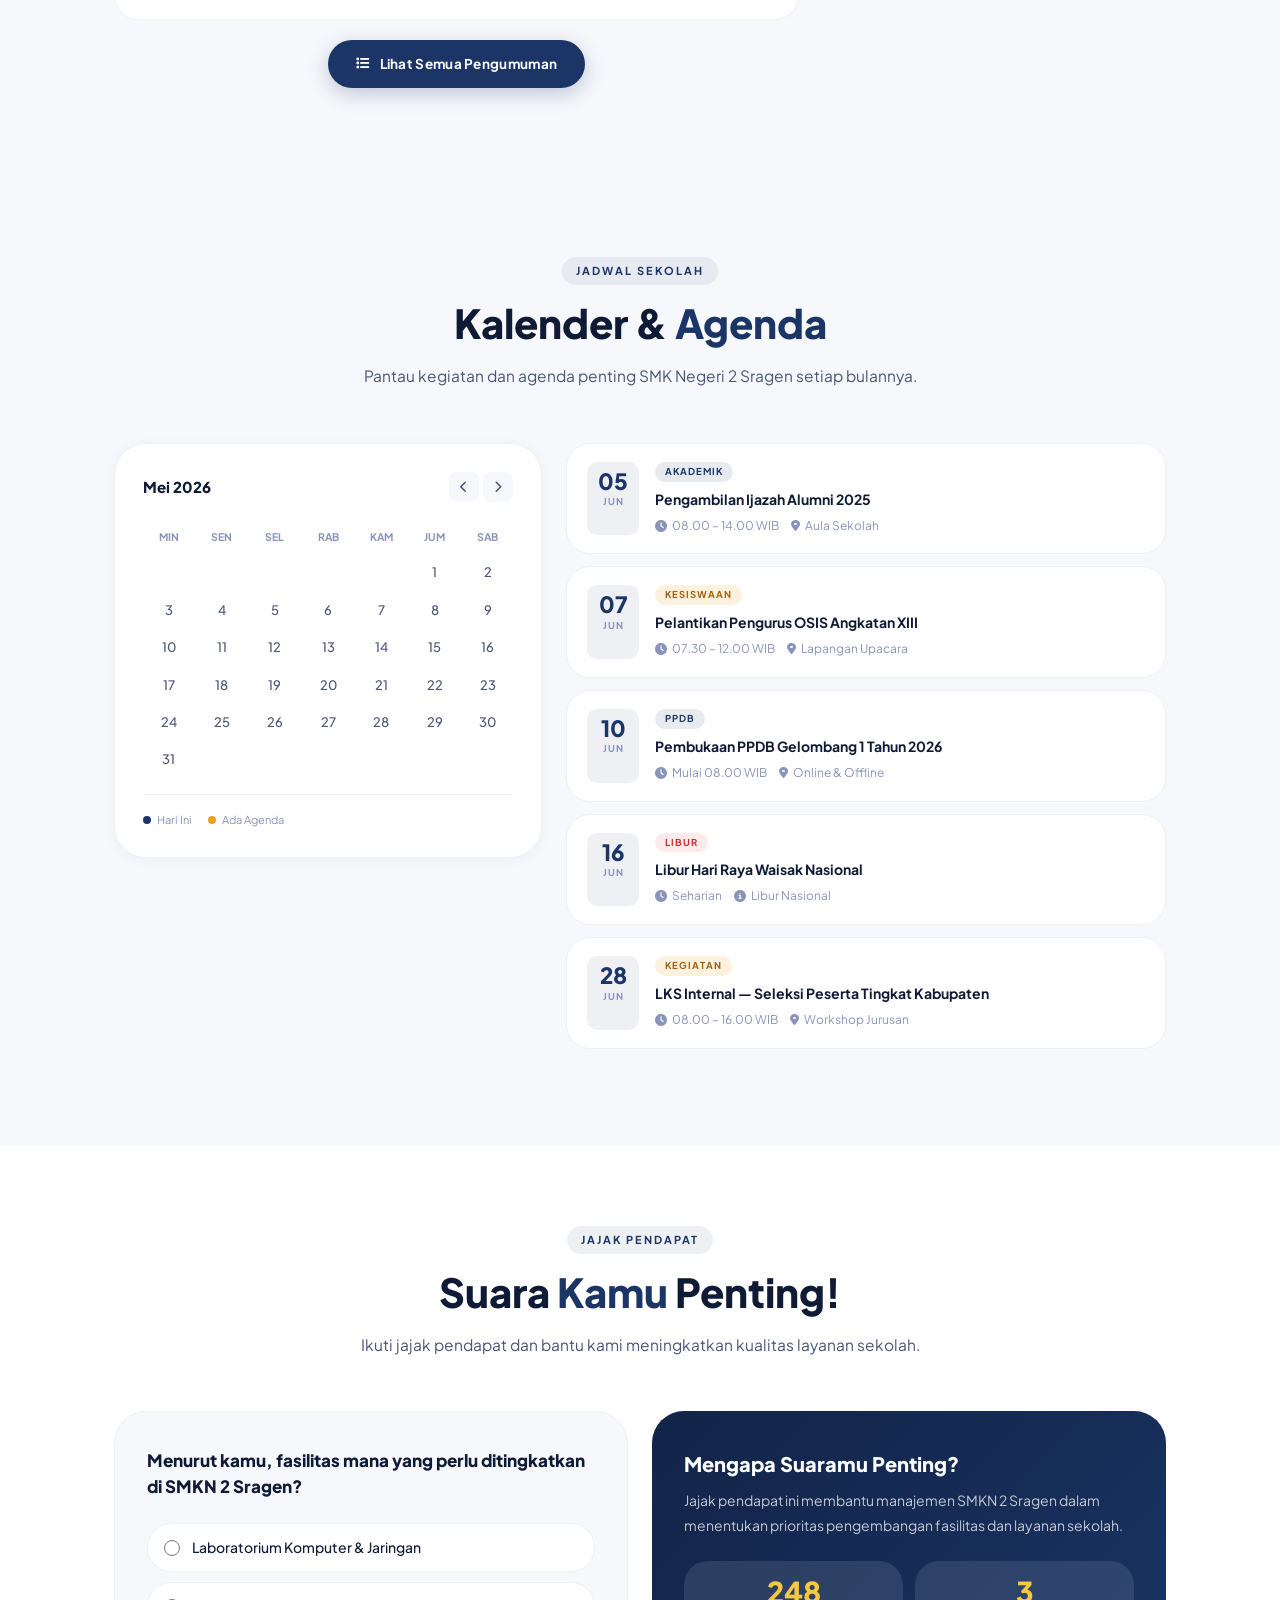
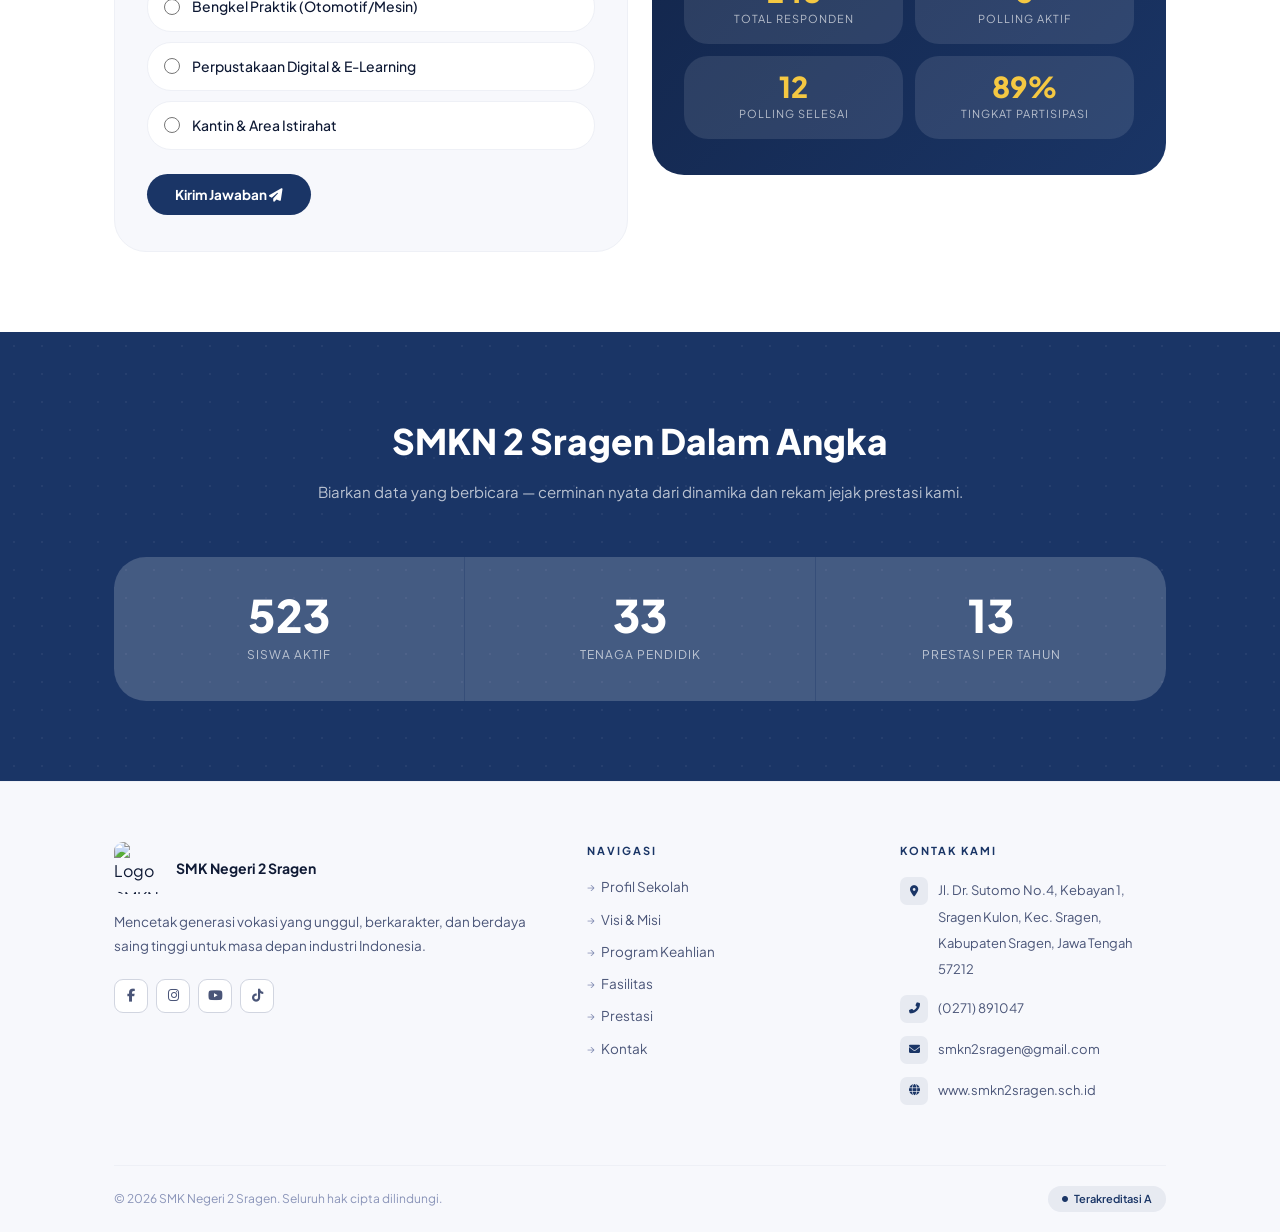
==== commit 0d6943f8: "Revert: hapus semua CMS, kembali ke index.html saja" ====
--- a/index.html
+++ b/index.html
@@ -1150,7 +1150,7 @@
       </div>
       <div class="prestasi-banner-right">🏆</div>
     </div>
-    <div class="prestasi-grid" id="prestasiGrid">
+    <div class="prestasi-grid">
       <!-- Diisi otomatis dari _data/prestasi/*.json -->
       <div class="prcard rv d1">
         <span class="prcard-medal">🥇</span>
@@ -1308,9 +1308,9 @@
       </div>
       <a href="#" class="btn-navy" style="margin-top:0;">Semua Berita <i class="fas fa-arrow-right"></i></a>
     </div>
-    <div class="berita-grid" id="beritaGrid">
+    <div class="berita-grid">
       <!-- Berita utama -->
-      <div class="berita-main rv d1" id="beritaUtama">
+      <div class="berita-main rv d1">
         <div class="berita-main-img">
           🏆
           <span class="berita-main-cat">Prestasi</span>
@@ -1323,7 +1323,7 @@
         </div>
       </div>
       <!-- Berita list -->
-      <div class="berita-list rv d2" id="beritaList">
+      <div class="berita-list rv d2">
         <div class="berita-item">
           <div class="berita-item-img">📡</div>
           <div class="berita-item-body">
@@ -2004,168 +2004,6 @@
     }, 100);
   }
 
-  // ══════════════════════════════════════════════════════
-  // ── DYNAMIC CONTENT LOADER (dari _data/*.json) ────────
-  // ══════════════════════════════════════════════════════
-
-  const BASE = window.location.origin + window.location.pathname.replace(/\/$/, '');
-  const delay = ['d1','d2','d3','d4'];
-
-  // Helper: ambil semua file JSON dari sebuah folder via GitHub API
-  async function fetchAll(folder) {
-    try {
-      const apiUrl = `https://api.github.com/repos/l63666365-ops/Website/contents/_data/${folder}?ref=main`;
-      const res = await fetch(apiUrl);
-      if (!res.ok) return [];
-      const files = await res.json();
-      const jsonFiles = files.filter(f => f.name.endsWith('.json'));
-      const results = await Promise.all(
-        jsonFiles.map(f => fetch(f.download_url).then(r => r.json()).catch(() => null))
-      );
-      return results.filter(Boolean);
-    } catch { return []; }
-  }
-
-  // ── PRESTASI ─────────────────────────────────────────
-  async function loadPrestasi() {
-    const data = await fetchAll('prestasi');
-    if (!data.length) return;
-    const grid = document.getElementById('prestasiGrid');
-    if (!grid) return;
-    grid.innerHTML = data.map((p, i) => `
-      <div class="prcard rv ${delay[i%4]}">
-        <span class="prcard-medal">${p.medali}</span>
-        <span class="prcard-lvl">${p.tingkat}</span>
-        <h4>${p.judul}</h4>
-        <p>${p.deskripsi}</p>
-      </div>`).join('');
-    grid.querySelectorAll('.rv').forEach(el => rvObs.observe(el));
-  }
-
-  // ── BERITA ───────────────────────────────────────────
-  async function loadBerita() {
-    const data = await fetchAll('berita');
-    if (!data.length) return;
-    // Sort terbaru dulu, utama di depan
-    data.sort((a, b) => (b.utama ? 1 : 0) - (a.utama ? 1 : 0));
-    const utama = data.find(b => b.utama) || data[0];
-    const list  = data.filter(b => b !== utama).slice(0, 4);
-
-    const elUtama = document.getElementById('beritaUtama');
-    if (elUtama) {
-      elUtama.innerHTML = `
-        <div class="berita-main-img">
-          ${utama.foto ? `<img src="${utama.foto}" alt="${utama.judul}" style="position:absolute;inset:0;width:100%;height:100%;object-fit:cover;">` : utama.emoji}
-          <span class="berita-main-cat">${utama.kategori}</span>
-        </div>
-        <div class="berita-main-body">
-          <div class="berita-main-date"><i class="fas fa-calendar-alt"></i> ${utama.tanggal}</div>
-          <div class="berita-main-title">${utama.judul}</div>
-          <div class="berita-main-snippet">${utama.ringkasan}</div>
-          <a href="#" class="berita-main-read">Baca Selengkapnya <i class="fas fa-arrow-right"></i></a>
-        </div>`;
-    }
-
-    const elList = document.getElementById('beritaList');
-    if (elList) {
-      elList.innerHTML = list.map(b => `
-        <div class="berita-item">
-          <div class="berita-item-img">${b.foto ? `<img src="${b.foto}" alt="${b.judul}" style="width:100%;height:100%;object-fit:cover;border-radius:10px;">` : b.emoji}</div>
-          <div class="berita-item-body">
-            <div class="berita-item-cat">${b.kategori}</div>
-            <div class="berita-item-title">${b.judul}</div>
-            <div class="berita-item-date"><i class="fas fa-calendar-alt"></i> ${b.tanggal}</div>
-          </div>
-        </div>`).join('');
-    }
-  }
-
-  // ── GALERI ───────────────────────────────────────────
-  async function loadGaleri() {
-    const data = await fetchAll('galeri');
-    if (!data.length) return;
-    const grid = document.querySelector('.galeri-grid');
-    if (!grid) return;
-    grid.innerHTML = data.map(g => `
-      <div class="galeri-item ${g.ukuran === 'big' ? 'big' : g.ukuran === 'wide' ? 'wide' : ''}"
-           style="${g.foto ? '' : 'background:linear-gradient(135deg,#1a3566,#2451a0);'}"
-           onclick="openLightbox('${g.judul}')">
-        ${g.foto
-          ? `<img src="${g.foto}" alt="${g.judul}" style="position:absolute;inset:0;width:100%;height:100%;object-fit:cover;">`
-          : g.emoji}
-        <div class="galeri-overlay"><span class="galeri-caption">${g.judul}</span></div>
-      </div>`).join('');
-  }
-
-  // ── TESTIMONI ────────────────────────────────────────
-  async function loadTestimoni() {
-    const data = await fetchAll('testimoni');
-    if (!data.length) return;
-    const grid = document.querySelector('.testi-grid');
-    if (!grid) return;
-    const colors = [
-      'linear-gradient(135deg,#1a3566,#2451a0)',
-      'linear-gradient(135deg,#122448,#1a3566)',
-      'linear-gradient(135deg,#1a3566,#122448)',
-      'linear-gradient(135deg,#2451a0,#1a3566)'
-    ];
-    grid.innerHTML = data.map((t, i) => `
-      <div class="tcard rv ${i%2===0?'d1':'d2'}" style="background:${colors[i%4]}">
-        <div class="tcard-bg"></div>
-        <div class="tcard-img-placeholder"><i class="fas ${t.ikon}"></i></div>
-        <div class="tcard-body">
-          <p class="tcard-quote">"${t.kutipan}"</p>
-          <div class="tcard-person">
-            <div class="tcard-avatar"><i class="fas fa-user"></i></div>
-            <div><div class="tcard-name">${t.nama}</div><div class="tcard-role">${t.peran}</div></div>
-          </div>
-        </div>
-      </div>`).join('');
-    grid.querySelectorAll('.rv').forEach(el => rvObs.observe(el));
-  }
-
-  // ── PENGUMUMAN ───────────────────────────────────────
-  async function loadPengumuman() {
-    const data = await fetchAll('pengumuman');
-    if (!data.length) return;
-    data.sort((a, b) => (b.utama ? 1 : 0) - (a.utama ? 1 : 0));
-    const utama  = data.find(p => p.utama);
-    const others = data.filter(p => !p.utama);
-
-    if (utama) {
-      const bannerEl = document.querySelector('.info-alert .info-alert-title');
-      const dateEl   = document.querySelector('.info-alert .info-alert-date');
-      if (bannerEl) bannerEl.textContent = utama.judul;
-      if (dateEl)   dateEl.innerHTML = `<i class="fas fa-calendar-alt"></i> ${utama.tanggal}`;
-    }
-
-    const container = document.querySelector('.pengumuman-grid > div:first-child');
-    if (!container) return;
-    const existing = container.querySelectorAll('.info-card');
-    existing.forEach(el => el.remove());
-
-    const viewAllBtn = container.querySelector('[style*="text-align:center"]');
-    others.slice(0, 5).forEach(p => {
-      const card = document.createElement('div');
-      card.className = 'info-card rv d2';
-      card.innerHTML = `
-        <div class="info-card-dot ${p.dot}"></div>
-        <div class="info-card-body">
-          <div class="info-card-title">${p.judul}</div>
-          <div class="info-card-meta"><i class="fas fa-clock"></i> ${p.tanggal} &nbsp;·&nbsp; ${p.kategori}</div>
-        </div>
-        <i class="fas fa-chevron-right" style="color:var(--text-3);font-size:12px;"></i>`;
-      rvObs.observe(card);
-      container.insertBefore(card, viewAllBtn);
-    });
-  }
-
-  // ── JALANKAN SEMUA ───────────────────────────────────
-  loadPrestasi();
-  loadBerita();
-  loadGaleri();
-  loadTestimoni();
-  loadPengumuman();
 
 </script>
 </body>
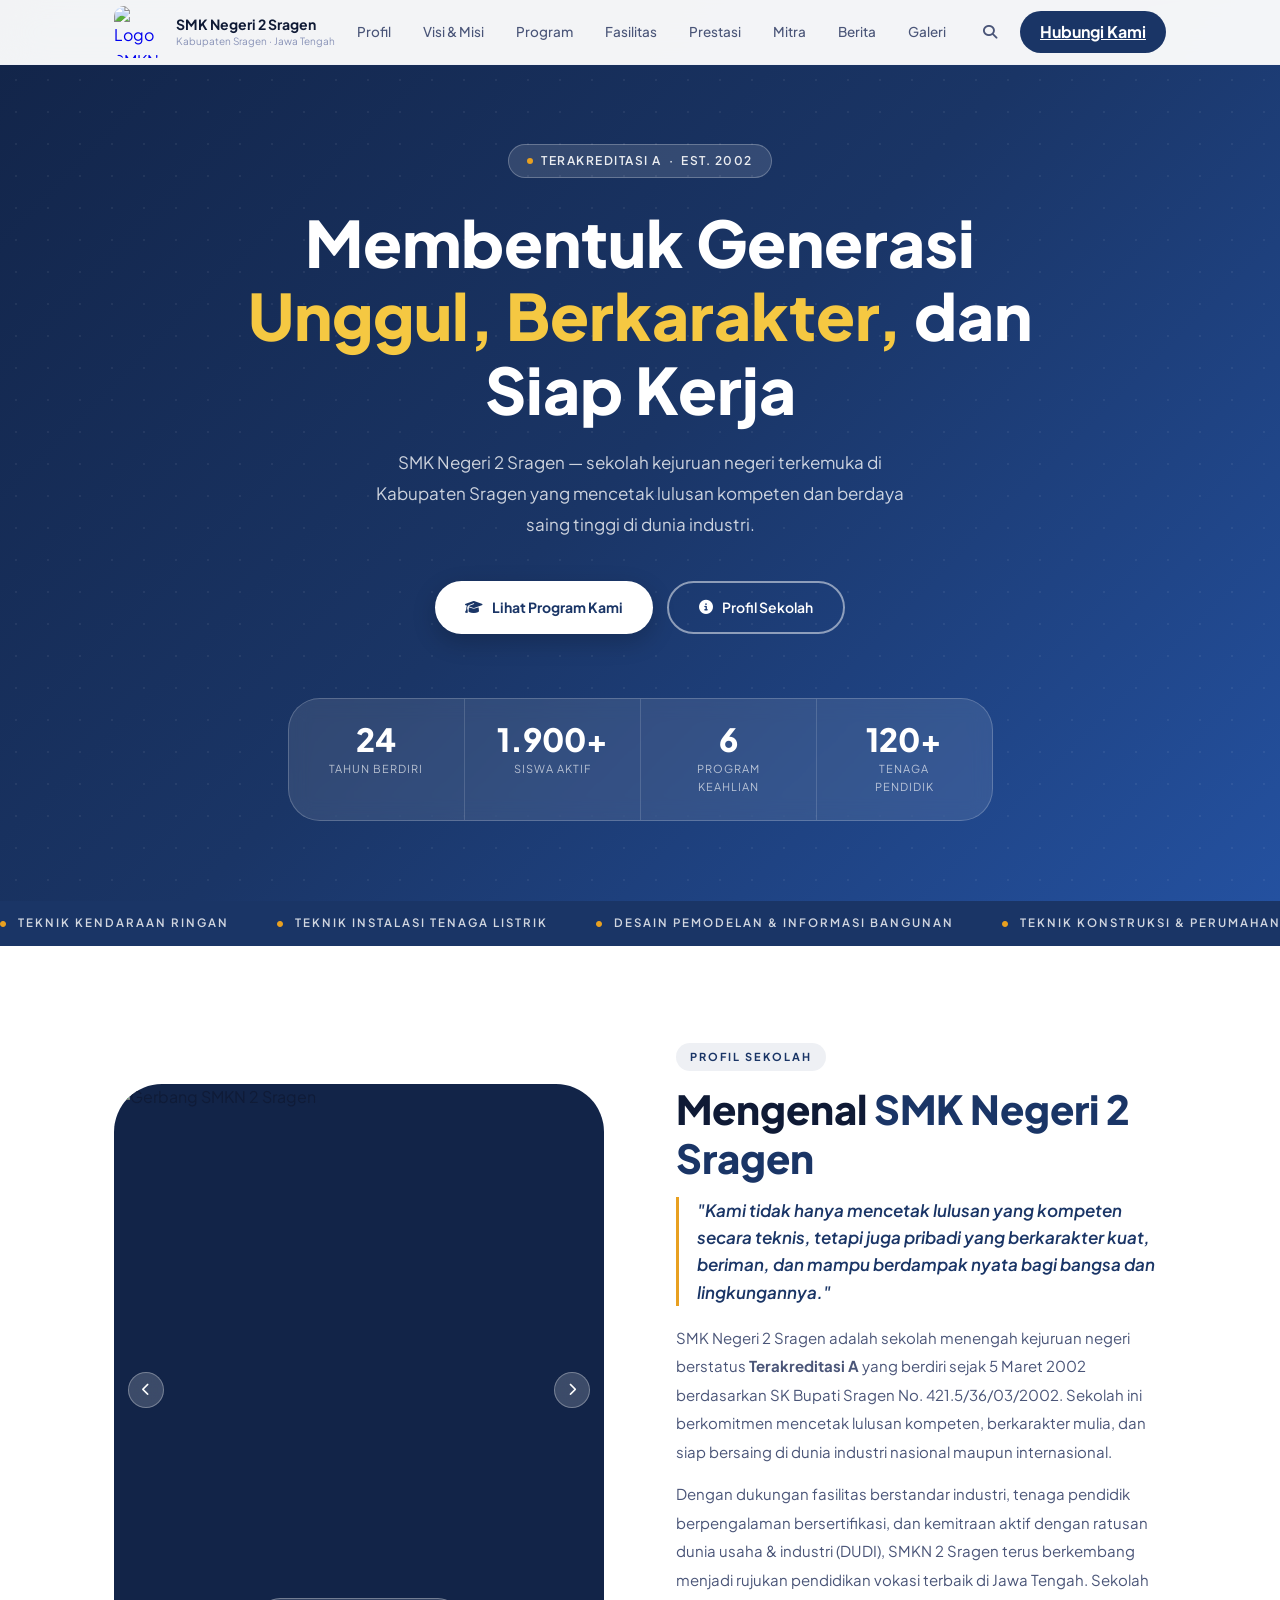
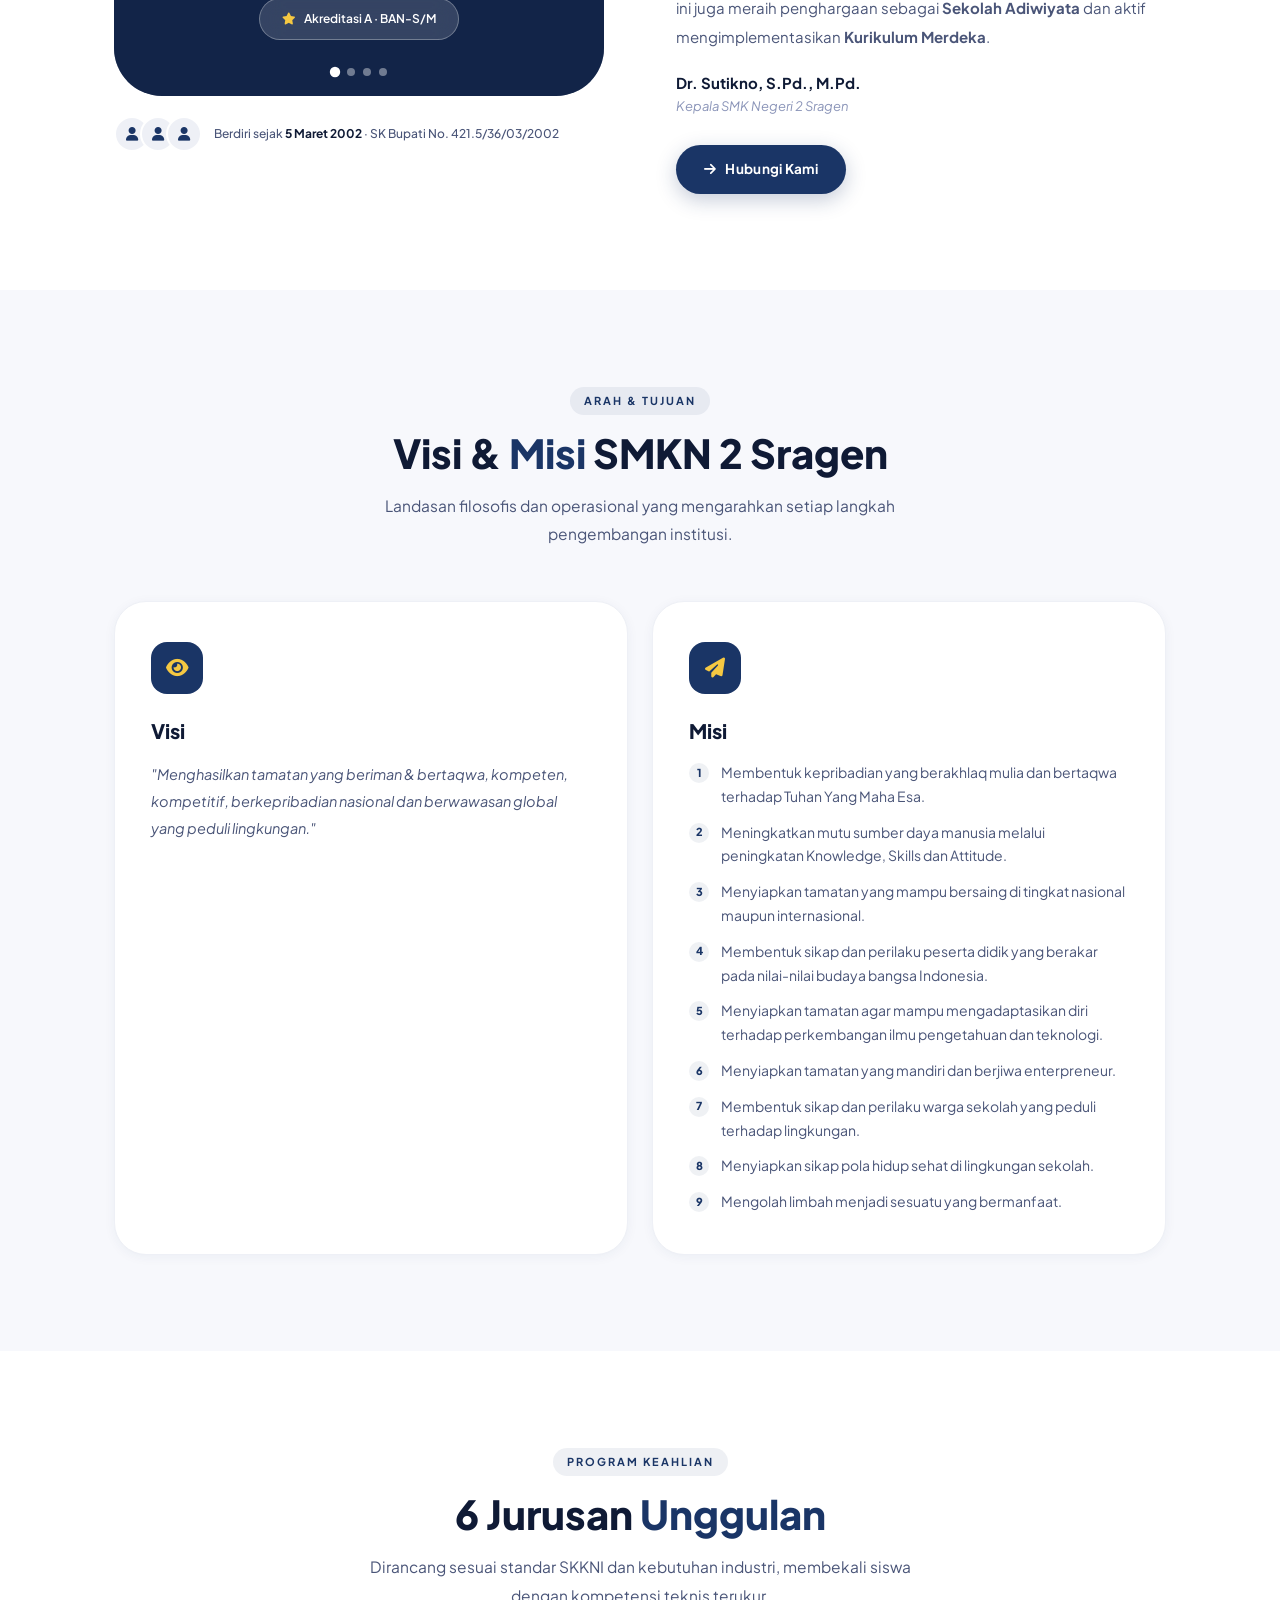
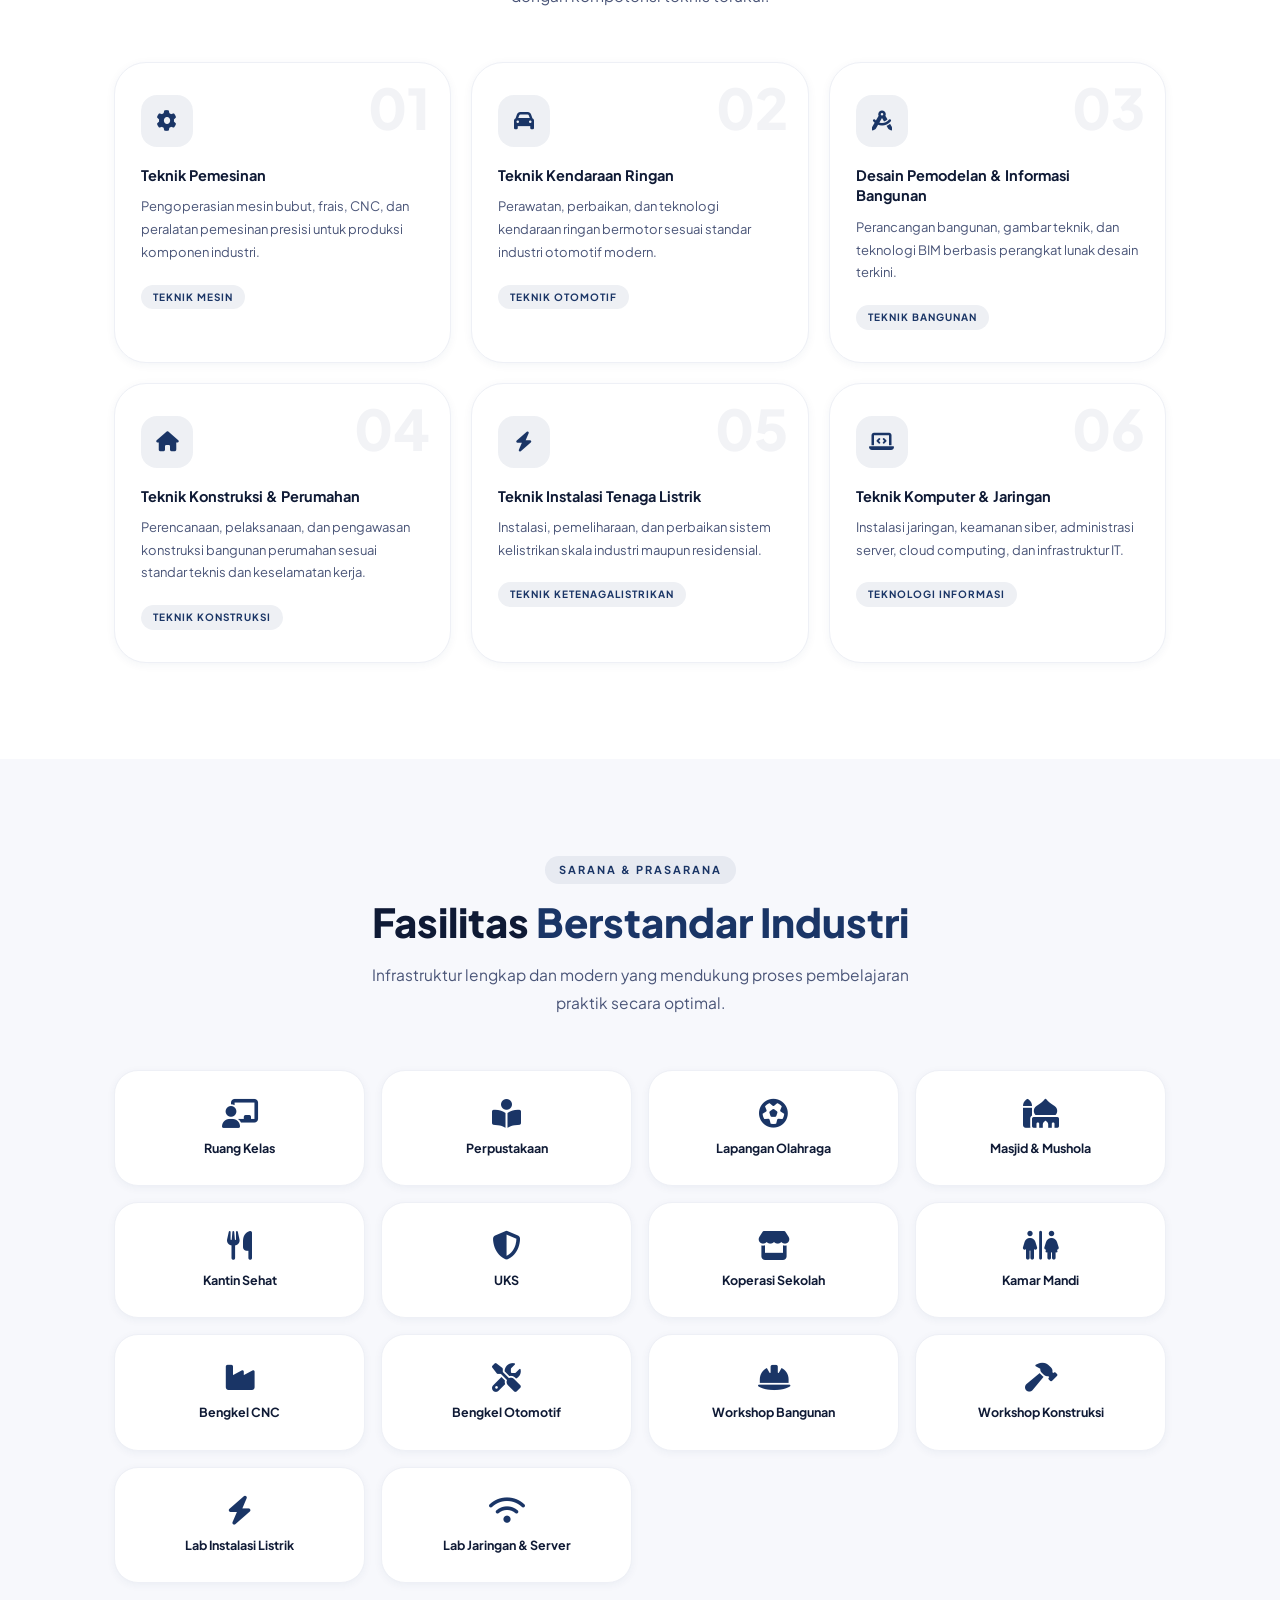
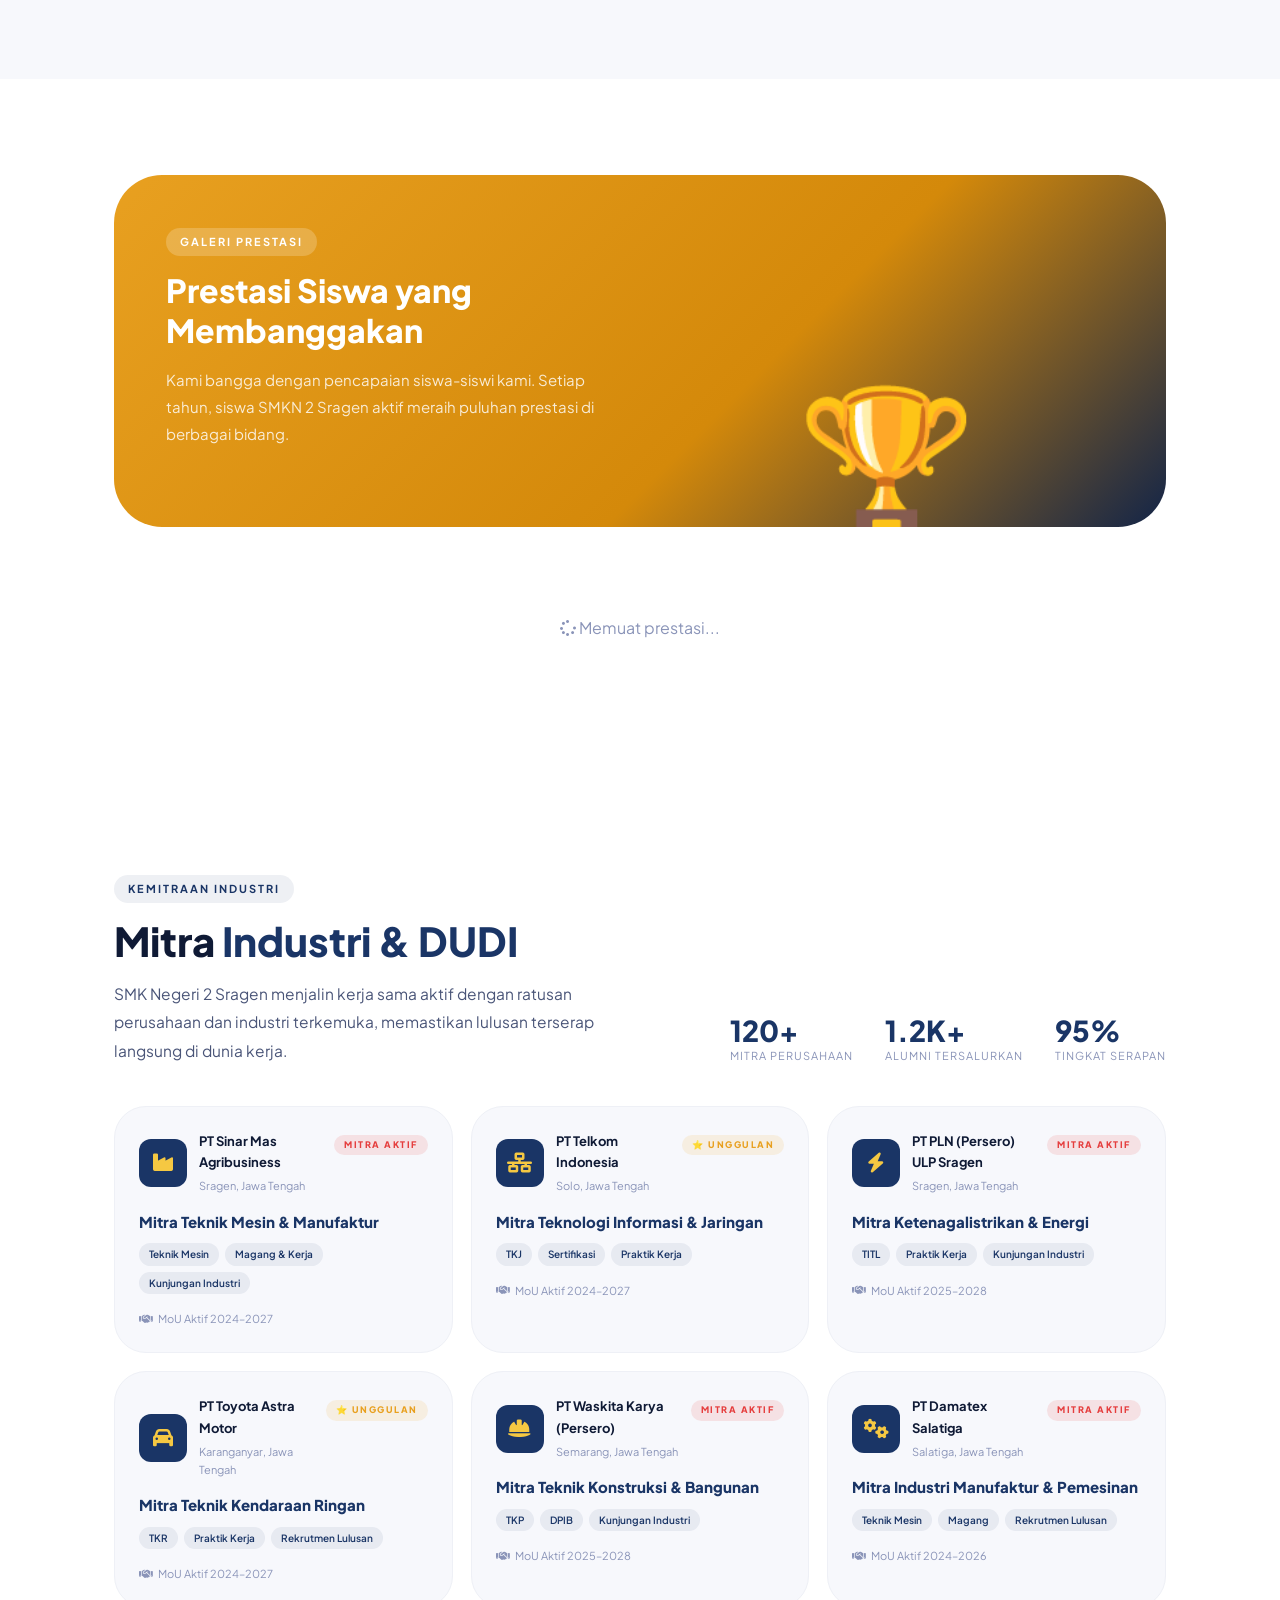
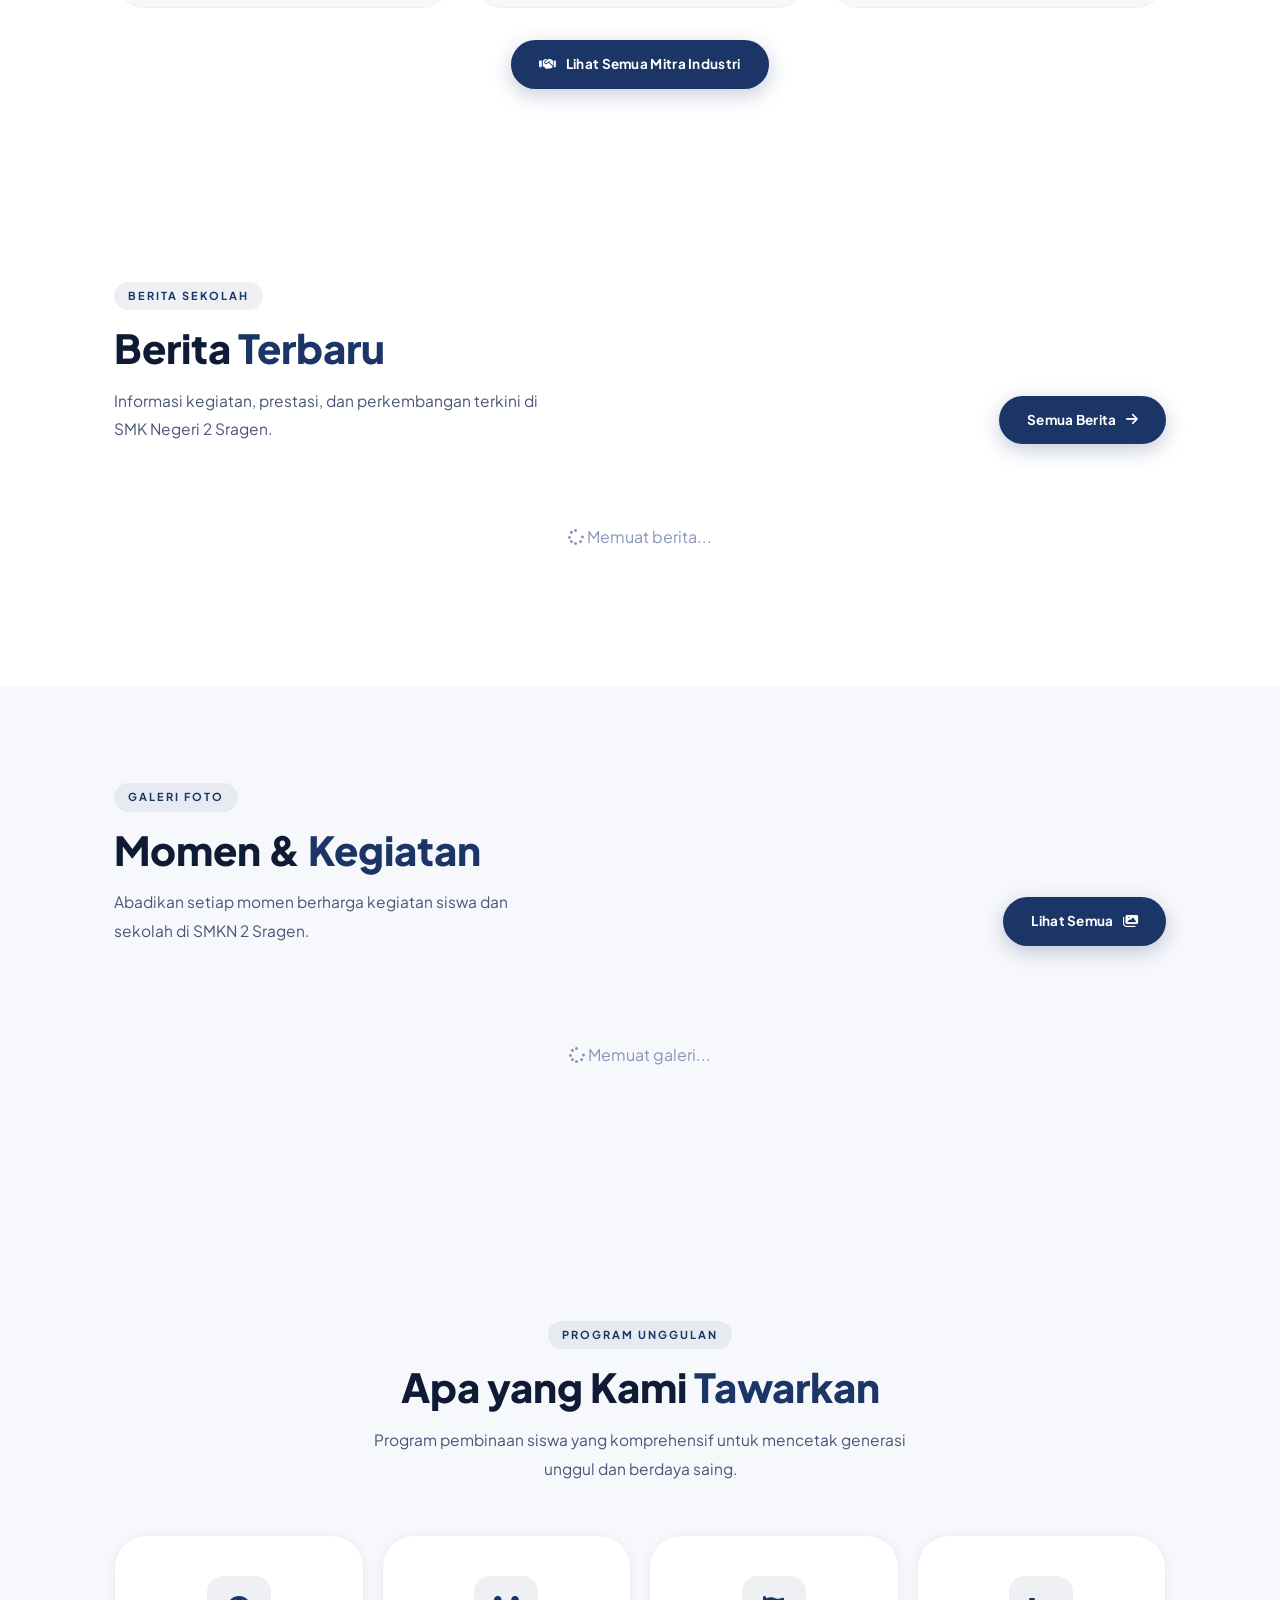
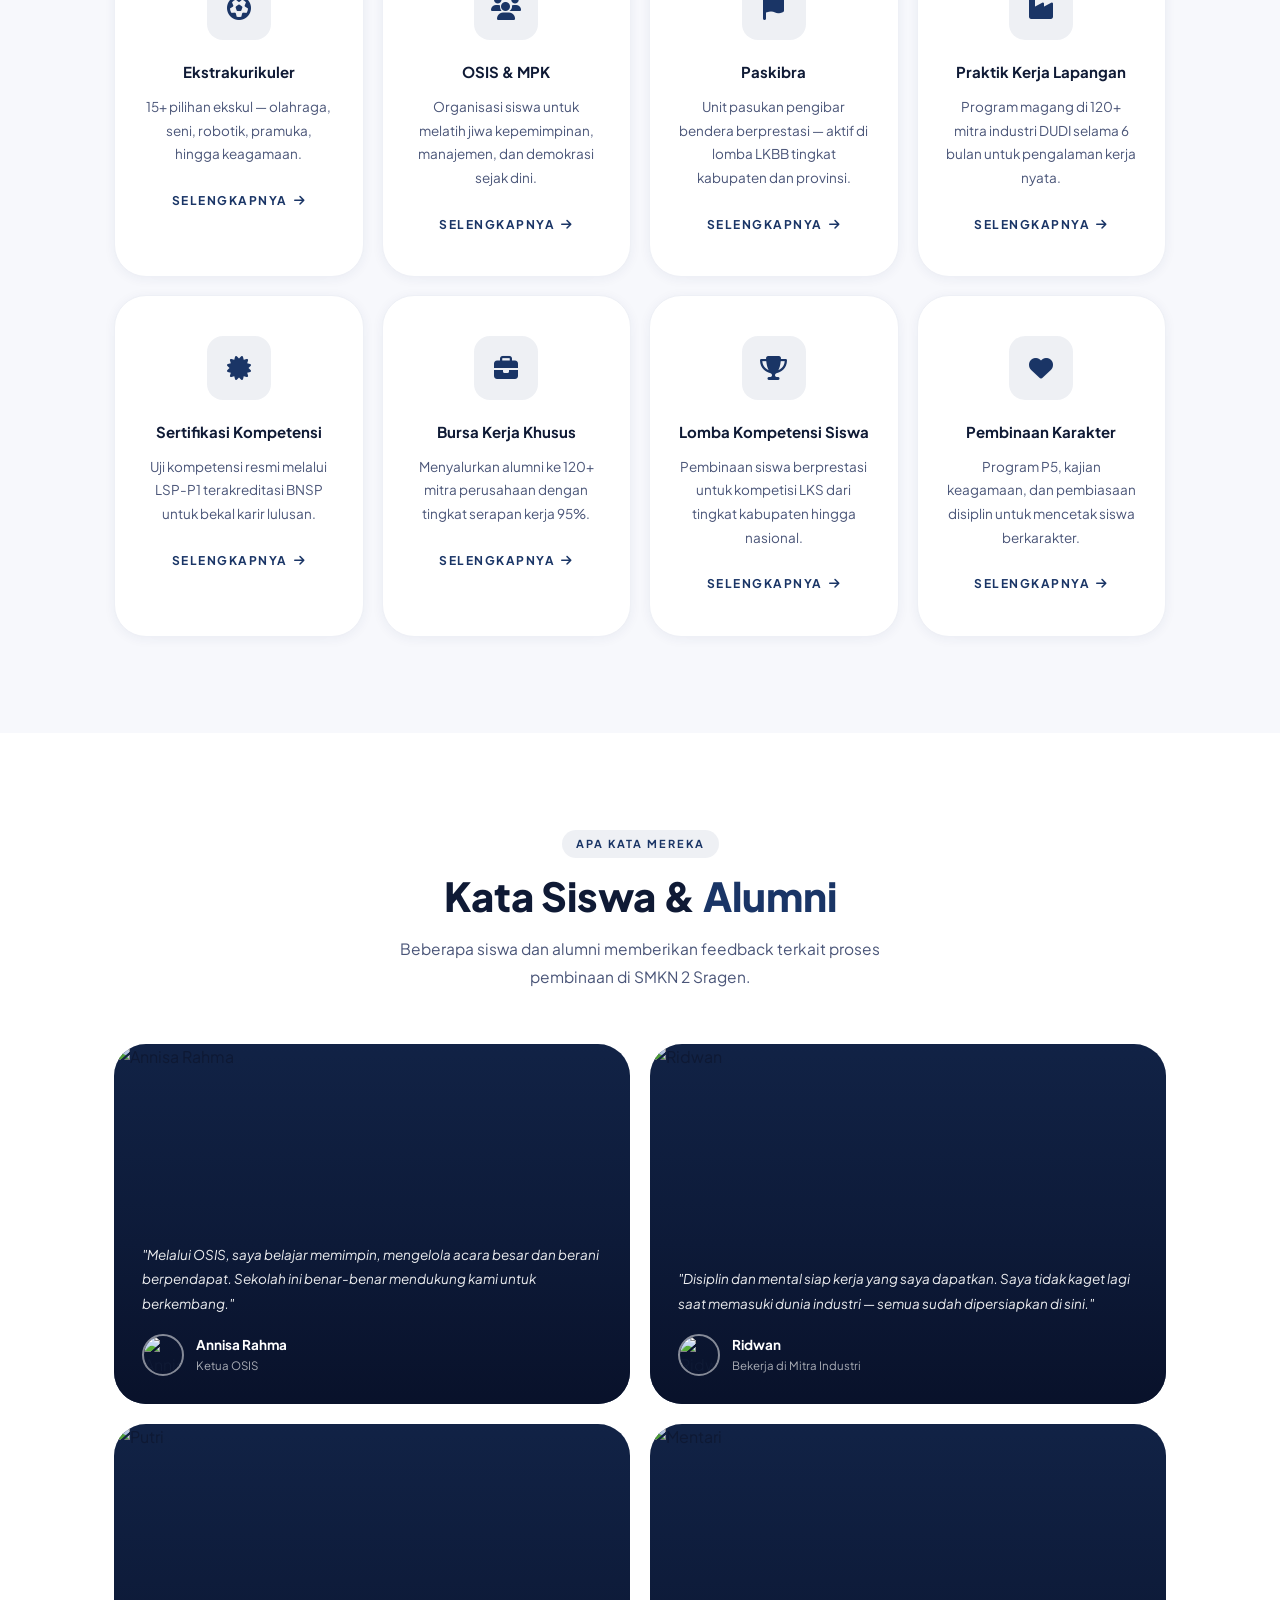
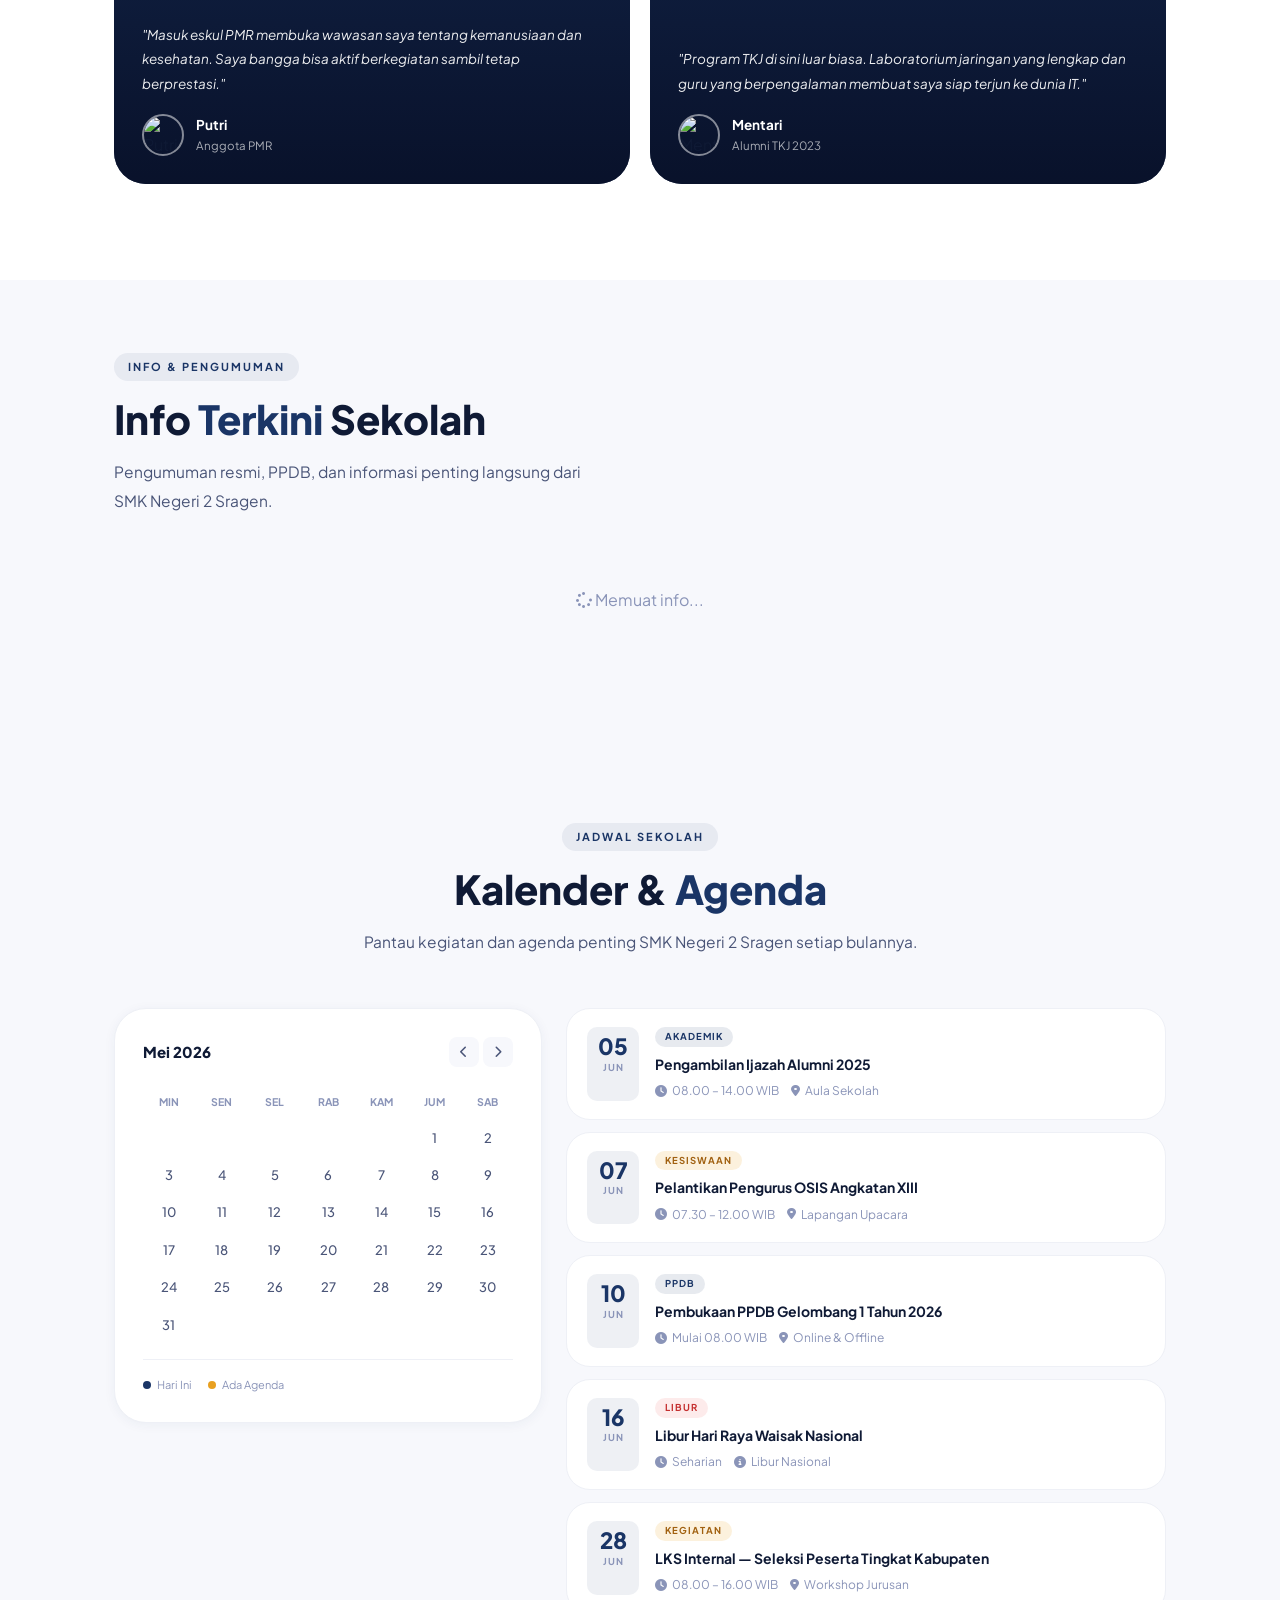
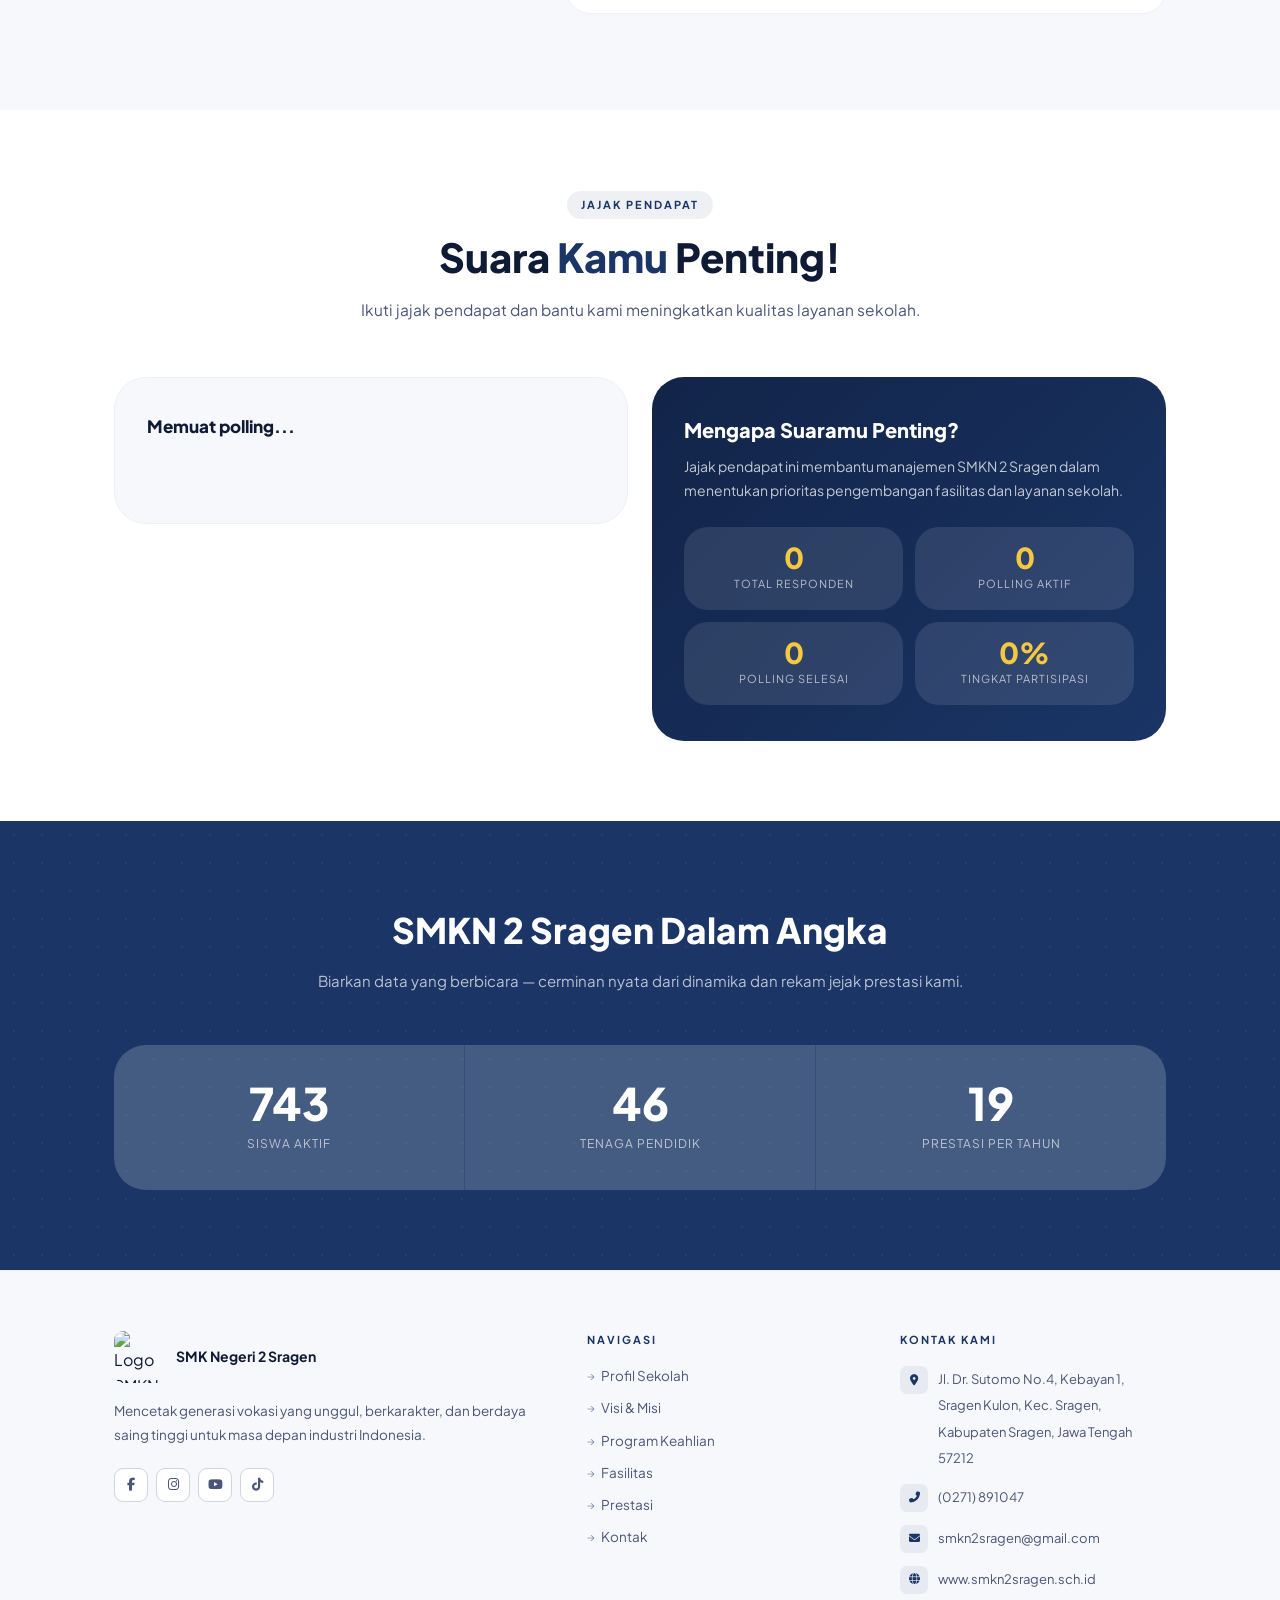
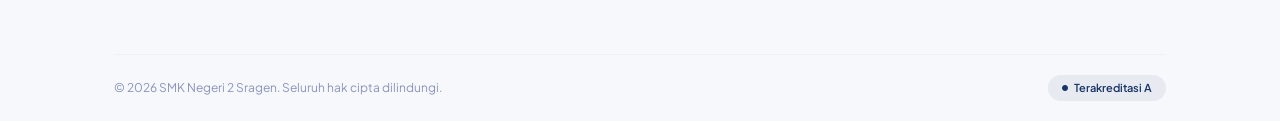
==== commit e3b2fd7d: "Add files via upload" ====
--- a/index.html
+++ b/index.html
@@ -3,7 +3,30 @@
 <head>
   <meta charset="UTF-8" />
   <meta name="viewport" content="width=device-width, initial-scale=1.0" />
+  <link rel="icon" href="https://smkn2sragen.sch.id/twosra-iot/assets/img/profile-img.png" />
   <title>SMK Negeri 2 Sragen — Excellent, Competent, Character</title>
+  <meta name="description" content="SMK Negeri 2 Sragen — sekolah kejuruan unggulan di Kabupaten Sragen, Jawa Tengah. 6 program keahlian, akreditasi A, dan ribuan alumni terserap industri." />
+  <meta property="og:type"         content="website" />
+  <meta property="og:site_name"    content="SMK Negeri 2 Sragen" />
+  <meta property="og:title"        content="SMK Negeri 2 Sragen — Excellent, Competent, Character" />
+  <meta property="og:description"  content="SMK Negeri 2 Sragen — sekolah kejuruan unggulan di Kabupaten Sragen, Jawa Tengah. 6 program keahlian, akreditasi A, dan ribuan alumni terserap industri." />
+  <meta property="og:image"        content="https://raw.githubusercontent.com/l63666365-ops/Foto/refs/heads/main/plang-smk-1-scaled.jpg" />
+  <meta name="twitter:card"        content="summary_large_image" />
+  <meta name="twitter:title"       content="SMK Negeri 2 Sragen — Excellent, Competent, Character" />
+  <meta name="twitter:description" content="SMK Negeri 2 Sragen — sekolah kejuruan unggulan di Kabupaten Sragen, Jawa Tengah. 6 program keahlian, akreditasi A, dan ribuan alumni terserap industri." />
+  <meta name="twitter:image"       content="https://raw.githubusercontent.com/l63666365-ops/Foto/refs/heads/main/plang-smk-1-scaled.jpg" />
+  <script>
+    if ('scrollRestoration' in history) history.scrollRestoration = 'manual';
+    // Sembunyikan halaman hanya kalau perlu scroll ke section lain saat refresh
+    // (kalau di hero / posisi 0, biarkan muncul langsung — tidak perlu opacity trick)
+    (function () {
+      var navType = ((performance.getEntriesByType('navigation')[0]) || {}).type;
+      var saved   = localStorage.getItem('smkn2_scroll_pos');
+      var targetY = saved ? parseInt(saved, 10) : 0;
+      var needHide = (navType === 'reload' || navType === 'back_forward') && targetY > 200;
+      if (needHide) document.documentElement.style.opacity = '0';
+    })();
+  </script>
   <link rel="preconnect" href="https://fonts.googleapis.com" />
   <link rel="preconnect" href="https://fonts.gstatic.com" crossorigin />
   <link href="https://fonts.googleapis.com/css2?family=Plus+Jakarta+Sans:ital,wght@0,300;0,400;0,500;0,600;0,700;0,800;1,400&display=swap" rel="stylesheet" />
@@ -38,10 +61,16 @@
 
     .container { max-width: 1100px; margin: 0 auto; padding: 0 24px; }
 
+    /* ── PAGE ENTRY — fade-in halus hanya saat perlu (dikontrol JS via inline transition) ── */
+    html.page-fading {
+      transition: opacity .4s cubic-bezier(.4,0,.2,1);
+    }
+
     /* REVEAL */
-    .rv { opacity: 0; transform: translateY(28px); transition: opacity .6s ease, transform .6s ease; }
+    .rv { opacity: 0; transform: translateY(32px); transition: opacity .55s cubic-bezier(.4,0,.2,1), transform .55s cubic-bezier(.4,0,.2,1); }
     .rv.on { opacity: 1; transform: none; }
-    .d1{transition-delay:.08s} .d2{transition-delay:.16s} .d3{transition-delay:.24s} .d4{transition-delay:.32s}
+    .d1{transition-delay:.07s} .d2{transition-delay:.14s} .d3{transition-delay:.21s} .d4{transition-delay:.28s}
+
 
     /* ── NAVBAR ── */
     .nav {
@@ -53,10 +82,12 @@
     .nav.scrolled { box-shadow: 0 2px 20px rgba(26,53,102,.1); }
     .nav-inner {
       max-width: 1100px; margin: 0 auto; padding: 0 24px;
-      height: 64px; display: flex; align-items: center; justify-content: space-between;
-    }
-    .nav-logo { display: flex; align-items: center; gap: 10px; text-decoration: none; }
-    .nav-logo-icon {
+      height: 64px; display: flex; align-items: center; gap: 0;
+      /* Pastikan navbar tidak pernah lebih lebar dari layar */
+      overflow: hidden;
+    }
+    .nav-logo { flex-shrink: 0; display: flex; align-items: center; gap: 10px; text-decoration: none; min-width: 0; }
+    .nav-right { display: flex; align-items: center; gap: 4px; flex-shrink: 0; margin-left: 4px; }    .nav-logo-icon {
       width: 52px; height: 52px; border-radius: 10px;
       overflow: hidden; display: flex; align-items: center; justify-content: center;
     }
@@ -65,11 +96,17 @@
     }
     .nav-logo-text { font-size: 14px; font-weight: 700; color: var(--text-1); line-height: 1.3; }
     .nav-logo-sub { font-size: 10px; color: var(--text-3); font-weight: 400; display: block; }
-    .nav-menu { display: flex; align-items: center; gap: 4px; }
+    .nav-menu {
+      display: flex; align-items: center; gap: 4px;
+      overflow-x: auto; flex: 1; margin: 0 8px;
+      scrollbar-width: none; -ms-overflow-style: none;
+    }
+    .nav-menu::-webkit-scrollbar { display: none; }
     .nav-menu a {
       font-size: 13.5px; font-weight: 500; color: var(--text-2);
       text-decoration: none; padding: 6px 14px; border-radius: 8px;
       transition: color .2s, background .2s;
+      white-space: nowrap; flex-shrink: 0;
     }
     .nav-menu a:hover, .nav-menu a.act { color: var(--navy); background: var(--navy-dim); }
     .nav-cta {
@@ -79,6 +116,17 @@
       transition: background .2s, transform .2s !important;
     }
     .nav-cta:hover { background: var(--navy-lt) !important; transform: translateY(-1px) !important; }
+    /* Tombol hamburger — hidden di desktop */
+    .nav-hamburger {
+      display: none;
+      background: none; border: none; cursor: pointer;
+      width: 36px; height: 36px; border-radius: 9px;
+      align-items: center; justify-content: center;
+      font-size: 16px; color: var(--text-2);
+      transition: background .2s, color .2s;
+      flex-shrink: 0;
+    }
+    .nav-hamburger:hover { background: var(--navy-dim); color: var(--navy); }
 
 
     /* ── HERO ── */
@@ -92,8 +140,8 @@
     }
     .hero-bg::after {
       content: ''; position: absolute; inset: 0;
-      background: url('https://images.unsplash.com/photo-1580582932707-520aed937b7b?w=1400&q=80') center/cover no-repeat;
-      opacity: .18;
+      background: url('https://raw.githubusercontent.com/l63666365-ops/Foto/refs/heads/main/plang-smk-1-scaled.jpg') center/cover no-repeat;
+      opacity: .22;
     }
     .hero-bg-pattern {
       position: absolute; inset: 0; z-index: 1;
@@ -270,7 +318,7 @@
 
     /* ── PROGRAM CARDS ── */
     .program { padding: 96px 0; background: var(--gray-1); }
-    .program-grid { display: grid; grid-template-columns: repeat(3,1fr); gap: 20px; }
+    .program-grid { display: grid; grid-template-columns: repeat(4,1fr); gap: 18px; }
     .pcard {
       background: var(--white); border-radius: var(--r-xl);
       padding: 40px 28px; text-align: center;
@@ -302,26 +350,36 @@
     .testi-grid { display: grid; grid-template-columns: repeat(2,1fr); gap: 20px; }
     .tcard {
       border-radius: var(--r-xl); overflow: hidden; position: relative;
-      min-height: 340px; display: flex; align-items: flex-end;
-      background: var(--gray-2);
-    }
+      min-height: 360px; display: flex; align-items: flex-end;
+      background: var(--navy-dk);
+    }
+    /* foto background penuh */
+    .tcard-photo {
+      position: absolute; inset: 0;
+    }
+    .tcard-photo img {
+      width: 100%; height: 100%; object-fit: cover; object-position: top;
+      transition: transform .45s;
+    }
+    .tcard:hover .tcard-photo img { transform: scale(1.04); }
+    /* overlay gradient gelap dari bawah */
     .tcard-bg {
       position: absolute; inset: 0;
-      background: linear-gradient(180deg, rgba(26,53,102,.1) 0%, rgba(26,53,102,.85) 100%);
+      background: linear-gradient(to top, rgba(8,16,40,.92) 0%, rgba(8,16,40,.45) 50%, rgba(8,16,40,.08) 100%);
       z-index: 1;
     }
-    .tcard-img-placeholder {
-      position: absolute; inset: 0; display: flex; align-items: center; justify-content: center;
-      font-size: 5rem; color: var(--navy); opacity: .15;
-    }
-    .tcard-body { position: relative; z-index: 2; padding: 28px; }
-    .tcard-quote { font-size: 14.5px; color: rgba(255,255,255,.92); line-height: 1.75; margin-bottom: 16px; font-style: italic; }
+    .tcard-body { position: relative; z-index: 2; padding: 28px; width: 100%; }
+    .tcard-quote {
+      font-size: 13.5px; color: rgba(255,255,255,.93); line-height: 1.8;
+      margin-bottom: 18px; font-style: italic;
+    }
     .tcard-person { display: flex; align-items: center; gap: 12px; }
     .tcard-avatar {
-      width: 40px; height: 40px; border-radius: 50%; background: var(--navy-dim);
-      border: 2px solid rgba(255,255,255,.4); flex-shrink: 0;
-      display: flex; align-items: center; justify-content: center; font-size: 16px; color: #fff;
-    }
+      width: 42px; height: 42px; border-radius: 50%;
+      overflow: hidden; flex-shrink: 0;
+      border: 2px solid rgba(255,255,255,.5);
+    }
+    .tcard-avatar img { width: 100%; height: 100%; object-fit: cover; object-position: top; }
     .tcard-name { font-size: 13.5px; font-weight: 700; color: #fff; }
     .tcard-role { font-size: 11.5px; color: rgba(255,255,255,.65); }
 
@@ -366,6 +424,13 @@
       transition: transform .3s, box-shadow .3s, border-color .3s;
     }
     .jcard:hover { transform: translateY(-5px); box-shadow: 0 16px 40px rgba(26,53,102,.12); border-color: var(--navy); }
+    .jcard { cursor: pointer; }
+    .prcard { cursor: pointer; }
+    .berita-main { cursor: pointer; }
+    .berita-item { cursor: pointer; }
+    .fcard { cursor: pointer; }
+    .bkk-card { cursor: pointer; }
+    .pcard { cursor: pointer; }
     .jcard-num {
       position: absolute; top: 16px; right: 20px;
       font-size: 3.5rem; font-weight: 800; color: rgba(26,53,102,.06); line-height: 1;
@@ -427,23 +492,42 @@
     .prestasi-grid { display: grid; grid-template-columns: repeat(3,1fr); gap: 18px; }
     .prcard {
       background: var(--white); border: 1px solid var(--gray-2);
-      border-radius: var(--r-lg); padding: 24px 22px;
-      position: relative; overflow: hidden;
-      box-shadow: 0 2px 8px rgba(26,53,102,.05);
-      transition: transform .3s, box-shadow .3s;
-    }
-    .prcard:hover { transform: translateY(-4px); box-shadow: 0 12px 32px rgba(26,53,102,.11); }
-    .prcard::before {
-      content: ''; position: absolute; left: 0; top: 0; bottom: 0; width: 3px;
-      background: linear-gradient(180deg, var(--navy), var(--navy-lt));
-    }
-    .prcard-medal { font-size: 1.8rem; margin-bottom: 10px; display: block; }
+      border-radius: var(--r-lg); overflow: hidden;
+      box-shadow: 0 2px 8px rgba(26,53,102,.06);
+      transition: transform .28s, box-shadow .28s;
+      cursor: pointer; display: flex; flex-direction: column;
+    }
+    .prcard:hover { transform: translateY(-5px); box-shadow: 0 14px 36px rgba(26,53,102,.13); }
+    /* slot foto atas */
+    .prcard-photo {
+      width: 100%; height: 148px; overflow: hidden; flex-shrink: 0;
+      background: var(--gray-2);
+      position: relative;
+    }
+    .prcard-photo img {
+      width: 100%; height: 100%; object-fit: cover;
+      transition: transform .38s;
+    }
+    .prcard:hover .prcard-photo img { transform: scale(1.06); }
+    /* placeholder kalau belum ada foto */
+    .prcard-photo-empty {
+      width: 100%; height: 100%;
+      display: flex; align-items: center; justify-content: center;
+      background: linear-gradient(135deg, #eef0f8 0%, #dde3f0 100%);
+      font-size: 2.8rem; color: var(--gray-3);
+    }
+    /* konten teks di bawah foto */
+    .prcard-body { padding: 16px 18px 20px; display: flex; flex-direction: column; flex: 1; }
+    .prcard-medal { font-size: 1.6rem; margin-bottom: 8px; display: block; line-height: 1; }
     .prcard-lvl {
-      font-size: 9.5px; font-weight: 700; letter-spacing: 2px; text-transform: uppercase;
-      color: var(--navy); margin-bottom: 8px; display: block;
-    }
-    .prcard h4 { font-size: 13.5px; font-weight: 700; color: var(--text-1); margin-bottom: 6px; line-height: 1.45; }
-    .prcard p { font-size: 12px; color: var(--text-2); }
+      font-size: 9px; font-weight: 700; letter-spacing: 2px; text-transform: uppercase;
+      color: var(--navy); margin-bottom: 7px; display: block;
+    }
+    .prcard h4 {
+      font-size: 13.5px; font-weight: 700; color: var(--text-1);
+      margin-bottom: 6px; line-height: 1.45;
+    }
+    .prcard p { font-size: 12px; color: var(--text-2); line-height: 1.6; margin-top: auto; }
 
     /* ── STATS (NAVY SECTION) ── */
     .stats-section {
@@ -532,12 +616,14 @@
 
     /* ── PENGUMUMAN / INFO ── */
     .pengumuman { padding: 72px 0; background: var(--gray-1); }
-    .pengumuman-grid { display: grid; grid-template-columns: 2fr 1fr; gap: 24px; align-items: start; }
+    .pengumuman-grid { display: grid; grid-template-columns: 1fr; gap: 24px; }
     .info-alert {
       background: linear-gradient(135deg, var(--navy-dk), var(--navy));
       border-radius: var(--r-xl); padding: 28px 32px;
       display: flex; align-items: center; gap: 18px;
       margin-bottom: 20px; position: relative; overflow: hidden;
+      /* Fix overflow di mobile */
+      max-width: 100%; box-sizing: border-box; width: 100%;
     }
     .info-alert::before {
       content: ''; position: absolute; right: -20px; top: -20px;
@@ -550,29 +636,48 @@
       display: flex; align-items: center; justify-content: center;
       font-size: 18px; color: var(--gold-lt);
     }
-    .info-alert-body { flex: 1; }
+    .info-alert-body { flex: 1; min-width: 0; overflow: hidden; }
     .info-alert-tag { font-size: 10px; font-weight: 700; letter-spacing: 2px; text-transform: uppercase; color: var(--gold-lt); margin-bottom: 4px; }
-    .info-alert-title { font-size: 14.5px; font-weight: 700; color: #fff; line-height: 1.45; }
-    .info-alert-date { font-size: 11.5px; color: rgba(255,255,255,.6); margin-top: 4px; }
+    .info-alert-title { font-size: 14.5px; font-weight: 700; color: #fff; line-height: 1.45; word-break: break-word; overflow-wrap: break-word; }
+    .info-alert-date { font-size: 11.5px; color: rgba(255,255,255,.6); margin-top: 4px; word-break: break-word; overflow-wrap: break-word; }
     .info-alert-arrow { color: rgba(255,255,255,.5); font-size: 14px; flex-shrink: 0; }
 
     .info-card {
       background: var(--white); border: 1px solid var(--gray-2);
-      border-radius: var(--r-lg); padding: 18px 20px;
-      display: flex; align-items: center; gap: 14px;
-      margin-bottom: 12px; cursor: pointer;
-      transition: border-color .2s, box-shadow .2s, transform .2s;
-    }
-    .info-card:hover { border-color: var(--navy); box-shadow: 0 4px 16px rgba(26,53,102,.1); transform: translateX(4px); }
+      border-radius: var(--r-lg); padding: 16px 20px;
+      display: flex; align-items: flex-start; gap: 14px;
+      margin-bottom: 10px; cursor: pointer;
+      transition: border-color .2s, box-shadow .2s;
+      overflow: hidden; width: 100%; box-sizing: border-box;
+    }
+    .info-card:hover { border-color: var(--navy); box-shadow: 0 4px 16px rgba(26,53,102,.1); }
     .info-card-dot {
       width: 8px; height: 8px; border-radius: 50%; flex-shrink: 0;
-      background: var(--navy);
-    }
-    .info-card-dot.new { background: #e53e3e; box-shadow: 0 0 0 3px rgba(229,62,62,.2); }
+      background: var(--navy); margin-top: 6px;
+    }
+    .info-card-dot.new  { background: #e53e3e; box-shadow: 0 0 0 3px rgba(229,62,62,.2); }
     .info-card-dot.info { background: var(--gold); }
-    .info-card-body { flex: 1; }
-    .info-card-title { font-size: 13.5px; font-weight: 600; color: var(--text-1); line-height: 1.45; margin-bottom: 3px; }
-    .info-card-meta { font-size: 11px; color: var(--text-3); }
+    .info-card-body { flex: 1; min-width: 0; }
+    .info-card-top  { display: flex; align-items: center; gap: 8px; margin-bottom: 5px; flex-wrap: wrap; }
+    .info-card-badge {
+      font-size: 9.5px; font-weight: 700; letter-spacing: 1.2px; text-transform: uppercase;
+      padding: 2px 9px; border-radius: 100px; white-space: nowrap;
+    }
+    .info-card-badge.ppdb    { background: #fff3cd; color: #856404; }
+    .info-card-badge.kesiswaan { background: var(--navy-dim); color: var(--navy); }
+    .info-card-badge.administrasi { background: #e8f5e9; color: #2e7d32; }
+    .info-card-badge.akademik { background: #e3f2fd; color: #1565c0; }
+    .info-card-badge.umum    { background: var(--gray-2); color: var(--text-2); }
+    .info-card-status {
+      font-size: 9.5px; font-weight: 700; letter-spacing: 1px; text-transform: uppercase;
+      padding: 2px 9px; border-radius: 100px;
+      background: #d4edda; color: #155724; white-space: nowrap;
+    }
+    .info-card-title { font-size: 13.5px; font-weight: 700; color: var(--text-1); line-height: 1.5; margin-bottom: 4px; }
+    .info-card-snippet { font-size: 12px; color: var(--text-2); line-height: 1.6; margin-bottom: 5px;
+      white-space: nowrap; overflow: hidden; text-overflow: ellipsis; }
+    .info-card-meta { font-size: 11px; color: var(--text-3); display: flex; align-items: center; gap: 4px; }
+    .info-card-arrow { color: var(--text-3); font-size: 11px; flex-shrink: 0; margin-top: 4px; }
 
     .ppdb-box {
       background: var(--white); border: 2px solid var(--navy);
@@ -641,37 +746,54 @@
 
     /* ── GALERI FOTO ── */
     .galeri { padding: 96px 0; background: var(--gray-1); }
-    .galeri-grid {
-      display: grid;
-      grid-template-columns: repeat(4, 1fr);
-      grid-template-rows: repeat(2, 200px);
-      gap: 12px;
-    }
+
+    /* ── Layout galeri: 2 baris, masing-masing punya pola berbeda ── */
+    .galeri-mosaic {
+      display: flex; flex-direction: column; gap: 10px;
+    }
+    /* Baris 1: 1 besar kiri + 2 kecil kanan atas + 1 medium kanan bawah */
+    .galeri-row { display: grid; gap: 10px; }
+    .galeri-row-1 { grid-template-columns: 2fr 1fr 1fr; grid-template-rows: 220px 180px; }
+    .galeri-row-1 .gi-0 { grid-row: span 2; }             /* foto 1 — tinggi penuh */
+    .galeri-row-1 .gi-1 { }                                /* foto 2 — kanan atas kiri */
+    .galeri-row-1 .gi-2 { }                                /* foto 3 — kanan atas kanan */
+    .galeri-row-1 .gi-3 { grid-column: span 2; }           /* foto 4 — kanan bawah lebar */
+
+    /* Baris 2: 4 kolom × 3 baris, 7 foto mengisi semua slot               */
+    /* Kolom: 1fr 1fr 1.8fr 1.2fr | Baris: 190px 190px 190px             */
+    /* gi-0: kol1 baris1 | gi-1: kol2 baris1                             */
+    /* gi-2: kol3 baris1-2 (tinggi) | gi-3: kol4 baris1-2 (tinggi)       */
+    /* gi-4: kol1-2 baris3 (lebar) | gi-5: kol3-4 baris3 (lebar)         */
+    /* gi-6: kol1-2 baris2 (lebar) — mengisi sisa slot kol1-2 baris2     */
+    .galeri-row-2 { grid-template-columns: 1fr 1fr 1.8fr 1.2fr; grid-template-rows: 190px 190px 190px; }
+    .galeri-row-2 .gi-0 { }                                    /* foto 5  — kol1 baris1 */
+    .galeri-row-2 .gi-1 { }                                    /* foto 6  — kol2 baris1 */
+    .galeri-row-2 .gi-2 { grid-row: span 2; }                  /* foto 7  — kol3 baris1-2 tinggi */
+    .galeri-row-2 .gi-3 { grid-row: span 2; }                  /* foto 8  — kol4 baris1-2 tinggi */
+    .galeri-row-2 .gi-4 { grid-column: span 2; }               /* foto 9  — kol1-2 baris2 lebar */
+    .galeri-row-2 .gi-5 { grid-column: span 2; }               /* foto 10 — kol1-2 baris3 lebar */
+    .galeri-row-2 .gi-6 { grid-column: 3 / span 2; grid-row: 3; } /* foto 11 — kol3-4 baris3 */
+
     .galeri-item {
-      border-radius: var(--r-lg); overflow: hidden;
-      background: linear-gradient(135deg, var(--navy-dk), var(--navy-lt));
-      display: flex; align-items: center; justify-content: center;
-      font-size: 3rem; cursor: pointer; position: relative;
+      border-radius: var(--r-md); overflow: hidden;
+      background: var(--navy-dk);
+      cursor: pointer; position: relative;
       transition: transform .3s, box-shadow .3s;
     }
-    .galeri-item:hover { transform: scale(1.02); box-shadow: 0 12px 40px rgba(26,53,102,.25); z-index: 1; }
-    .galeri-item.big { grid-column: span 2; grid-row: span 2; font-size: 5rem; }
-    .galeri-item.wide { grid-column: span 2; }
+    .galeri-item:hover { transform: scale(1.025); box-shadow: 0 12px 40px rgba(26,53,102,.28); z-index: 2; }
+    .galeri-item img { position: absolute; inset: 0; width: 100%; height: 100%; object-fit: cover; transition: transform .4s; }
+    .galeri-item:hover img { transform: scale(1.07); }
     .galeri-overlay {
       position: absolute; inset: 0;
-      background: rgba(18,36,72,.0);
-      display: flex; align-items: flex-end;
-      padding: 16px;
-      transition: background .3s;
-    }
-    .galeri-item:hover .galeri-overlay { background: rgba(18,36,72,.55); }
+      background: linear-gradient(to top, rgba(10,20,50,.7) 0%, transparent 55%);
+      opacity: 0; transition: opacity .3s;
+      display: flex; align-items: flex-end; padding: 14px;
+    }
+    .galeri-item:hover .galeri-overlay { opacity: 1; }
     .galeri-caption {
-      color: #fff; font-size: 12.5px; font-weight: 600;
-      opacity: 0; transform: translateY(8px);
-      transition: opacity .3s, transform .3s;
-      line-height: 1.4;
-    }
-    .galeri-item:hover .galeri-caption { opacity: 1; transform: none; }
+      color: #fff; font-size: 12px; font-weight: 600; line-height: 1.4;
+    }
+    .galeri-item:hover .galeri-caption { opacity: 1; }
 
     /* Lightbox */
     .lightbox {
@@ -863,34 +985,238 @@
     .poll-info-stat-lbl { font-size: 11px; color: rgba(255,255,255,.65); margin-top: 4px; text-transform: uppercase; letter-spacing: 1px; }
 
     /* ── RESPONSIVE ── */
+    /* ══════════════════════════════════════
+       RESPONSIVE — TABLET (≤ 1024px)
+    ══════════════════════════════════════ */
     @media (max-width: 1024px) {
-      .about-grid, .vismis-grid, .pengumuman-grid, .berita-grid,
-      .agenda-grid, .poll-grid { grid-template-columns: 1fr; gap: 24px; }
-      .footer-grid { grid-template-columns: 1fr 1fr; gap: 36px; }
-      .prestasi-banner { grid-template-columns: 1fr; }
+      .about-grid          { grid-template-columns: 1fr; gap: 36px; }
+      .vismis-grid         { grid-template-columns: 1fr; gap: 20px; }
+      .berita-grid         { grid-template-columns: 1fr; gap: 20px; }
+      .agenda-grid         { grid-template-columns: 1fr; gap: 20px; }
+      .poll-grid           { grid-template-columns: 1fr; gap: 20px; }
+      .pengumuman-grid     { grid-template-columns: 1fr; gap: 20px; }
+      .footer-grid         { grid-template-columns: 1fr 1fr; gap: 36px; }
+      .prestasi-banner     { grid-template-columns: 1fr; padding: 40px 36px 0; }
       .prestasi-banner-right { display: none; }
-      .ppdb-box { position: static; }
-    }
+      .ppdb-box            { position: static; }
+      .program-grid        { grid-template-columns: repeat(2,1fr); }
+    }
+
+    /* ══════════════════════════════════════
+       RESPONSIVE — MOBILE (≤ 768px)
+    ══════════════════════════════════════ */
     @media (max-width: 768px) {
-      .nav-menu { display: none; }
-      .nav-search.open .nav-search-input { width: 150px; }
-      .program-grid, .jurusan-grid, .prestasi-grid, .bkk-grid { grid-template-columns: 1fr; }
-      .fasil-grid { grid-template-columns: repeat(2,1fr); }
-      .testi-grid { grid-template-columns: 1fr; }
-      .footer-grid { grid-template-columns: 1fr; }
-      .stats-grid { grid-template-columns: 1fr; }
-      .hero-stats { flex-direction: column; border-radius: var(--r-lg); }
-      .hstat { border-right: none; border-bottom: 1px solid rgba(255,255,255,.15); }
-      .hstat:last-child { border-bottom: none; }
-      .galeri-grid { grid-template-columns: repeat(2,1fr); grid-template-rows: auto; }
-      .galeri-item.big, .galeri-item.wide { grid-column: span 1; grid-row: span 1; }
-      .bkk-banner { flex-direction: column; }
-      .bkk-header-row { flex-direction: column; align-items: flex-start; }
-      .lightbox-img { min-width: 90vw; min-height: 250px; }
-    }
+      /* ── Section padding lebih compact */
+      .about, .vismis, .jurusan, .fasil, .prestasi,
+      .berita, .testi, .program, .pengumuman,
+      .bkk, .stats-section, .galeri,
+      .agenda-section, .poll-section { padding: 56px 0; }
+
+      /* ── Navbar mobile: logo + hamburger + CTA ikon */
+      .nav-inner          { padding: 0 12px; overflow: visible; }
+      .nav-logo-text      { font-size: 12.5px; }
+      .nav-logo-sub       { display: none; }
+      .nav-logo-icon      { width: 36px; height: 36px; border-radius: 8px; }
+      /* Sembunyikan menu horizontal, tampilkan dropdown via hamburger */
+      .nav-menu           { display: none; }
+      .nav-menu.open      {
+        display: flex; flex-direction: column; align-items: stretch;
+        position: fixed; top: 64px; left: 0; right: 0;
+        background: rgba(255,255,255,.98); backdrop-filter: blur(20px);
+        border-bottom: 1px solid var(--gray-2);
+        box-shadow: 0 8px 24px rgba(26,53,102,.12);
+        padding: 10px 16px 16px; gap: 2px; z-index: 998;
+        max-height: calc(100vh - 64px); overflow-y: auto;
+      }
+      .nav-menu.open a    { font-size: 14px; padding: 10px 14px; border-radius: 10px; }
+      /* Tombol hamburger */
+      .nav-hamburger      { display: flex; align-items: center; justify-content: center; }
+      /* nav-right dorong ke kanan */
+      .nav-right          { margin-left: auto; }
+      /* Search icon disembunyikan di mobile */
+      .nav-search-btn     { display: none; }
+      /* CTA: tampilkan teks pendek */
+      .nav-cta            { padding: 7px 14px !important; font-size: 12px !important; margin-left: 4px; white-space: nowrap; flex-shrink: 0; }
+      /* ── Hero */
+      .hero-inner         { padding: 60px 20px; }
+      .hero-desc          { font-size: 15px; }
+      .hero-btns          { flex-direction: column; align-items: center; gap: 10px; }
+      .btn-white, .btn-outline-white { width: 100%; max-width: 280px; justify-content: center; }
+      .hero-stats         { flex-direction: column; border-radius: var(--r-lg); margin-top: 40px; }
+      .hstat              { padding: 18px 24px; border-right: none; border-bottom: 1px solid rgba(255,255,255,.15); }
+      .hstat:last-child   { border-bottom: none; }
+      .hstat-num          { font-size: 1.7rem; }
+
+      /* ── About */
+      .about-grid         { grid-template-columns: 1fr; gap: 32px; }
+      .about-img          { aspect-ratio: 16/9; border-radius: var(--r-xl); }
+      .about-quote        { font-size: 15px; }
+      .about-body-text    { font-size: 14px; }
+
+      /* ── Visi Misi */
+      .vismis-grid        { grid-template-columns: 1fr; gap: 16px; }
+      .vm-card            { padding: 28px 24px; }
+
+      /* ── Jurusan */
+      .jurusan-grid       { grid-template-columns: repeat(2,1fr); gap: 14px; }
+      .jcard              { padding: 24px 18px; }
+      .jcard h3           { font-size: 13px; }
+      .jcard p            { font-size: 12px; }
+
+      /* ── Fasilitas */
+      .fasil-grid         { grid-template-columns: repeat(3,1fr); gap: 12px; }
+      .fcard              { padding: 20px 12px; }
+      .fcard i            { font-size: 1.5rem; }
+      .fcard h4           { font-size: 11px; }
+
+      /* ── Prestasi */
+      .prestasi-banner    { padding: 32px 24px 0; border-radius: var(--r-xl); }
+      .prestasi-banner h2 { font-size: 1.5rem; }
+      .prestasi-banner p  { font-size: 13.5px; }
+      .prestasi-grid      { grid-template-columns: repeat(2,1fr); gap: 14px; }
+
+      /* ── BKK */
+      .bkk-banner         { flex-direction: column; gap: 16px; }
+      .bkk-header-row     { flex-direction: column; align-items: flex-start; gap: 12px; }
+      .bkk-grid           { grid-template-columns: repeat(2,1fr); }
+
+      /* ── Program */
+      .program-grid       { grid-template-columns: repeat(2,1fr); gap: 14px; }
+      .pcard              { padding: 28px 20px; }
+
+      /* ── Berita */
+      .berita-grid        { grid-template-columns: 1fr; gap: 20px; }
+      .berita-main-img    { height: 200px; }
+
+      /* ── Galeri mobile: susun flex column, semua item sama tinggi, tanpa space kosong */
+      .galeri-mosaic      { display: grid; grid-template-columns: 1fr 1fr; gap: 8px; }
+      .galeri-row         { display: contents; }
+      .galeri-row-1,
+      .galeri-row-2       { display: contents; }
+      .galeri-row-1 .gi-0,
+      .galeri-row-1 .gi-1,
+      .galeri-row-1 .gi-2,
+      .galeri-row-1 .gi-3,
+      .galeri-row-2 .gi-0,
+      .galeri-row-2 .gi-1,
+      .galeri-row-2 .gi-2,
+      .galeri-row-2 .gi-3,
+      .galeri-row-2 .gi-4,
+      .galeri-row-2 .gi-5,
+      .galeri-row-2 .gi-6 { grid-column: span 1; grid-row: span 1; }
+      .galeri-mosaic .galeri-item { min-height: 130px; position: relative; }
+
+      /* ── Testimonial */
+      .testi-grid         { grid-template-columns: 1fr; gap: 16px; }
+      .tcard              { min-height: 300px; }
+
+      /* ── Pengumuman */
+      .info-alert         { padding: 16px 14px; gap: 12px; border-radius: var(--r-lg); align-items: flex-start; }
+      .info-alert-ico     { width: 36px; height: 36px; font-size: 15px; flex-shrink: 0; margin-top: 2px; }
+      .info-alert-title   { font-size: 13px; white-space: normal; }
+      .info-alert-date    { font-size: 11px; white-space: normal; }
+      .info-alert-arrow   { display: none; }
+      .info-card          { padding: 12px 14px; gap: 10px; }
+      .info-card-snippet  { white-space: normal; -webkit-line-clamp: 2; display: -webkit-box; -webkit-box-orient: vertical; overflow: hidden; }
+      .info-card-top      { flex-wrap: wrap; }
+      .ppdb-box           { position: static; padding: 20px 16px; }
+
+      /* ── Agenda */
+      .agenda-grid        { grid-template-columns: 1fr; gap: 16px; }
+      .cal-widget         { padding: 20px 16px; }
+      .agenda-item        { padding: 14px 16px; gap: 12px; }
+
+      /* ── Poll */
+      .poll-widget        { padding: 24px 18px; }
+      .poll-info-box      { padding: 24px 18px; }
+      .poll-grid          { grid-template-columns: 1fr; gap: 20px; }
+      .poll-info-stats    { grid-template-columns: repeat(2,1fr); gap: 12px; }
+
+      /* ── Stats */
+      .stats-grid         { grid-template-columns: 1fr; gap: 1px; }
+      .stat-num           { font-size: 2.2rem; }
+
+      /* ── Footer */
+      .footer-grid        { grid-template-columns: 1fr; gap: 28px; }
+      .footer             { padding: 40px 0 0; }
+      .foot-bottom        { flex-direction: column; text-align: center; }
+
+      /* ── Lightbox */
+      .lightbox-img       { min-width: 90vw; min-height: 220px; }
+
+      /* ── Section header */
+      .s-header           { margin-bottom: 28px; }
+      .s-desc             { font-size: 14px; }
+      /* Kurangi gap header berita dan bkk */
+      .berita .rv[style], .bkk-header-row { margin-bottom: 24px !important; }
+      /* Kurangi margin prestasi banner */
+      .prestasi-banner    { margin-bottom: 28px; }
+    }
+
+    /* ══════════════════════════════════════
+       RESPONSIVE — SMALL MOBILE (≤ 480px)
+    ══════════════════════════════════════ */
     @media (max-width: 480px) {
-      .fasil-grid { grid-template-columns: repeat(2,1fr); }
-      .poll-info-stats { grid-template-columns: 1fr; }
+      /* ── Container lebih nafas */
+      .container          { padding: 0 16px; }
+
+      /* ── Navbar lebih compact */
+      .nav-inner          { padding: 0 10px; }
+      .nav-menu a         { font-size: 13.5px; padding: 10px 12px; }
+      .nav-cta            { padding: 6px 11px !important; font-size: 11.5px !important; }
+      .nav-logo-text      { font-size: 12px; }
+
+      /* ── Hero */
+      .hero-inner         { padding: 48px 16px; }
+      .hero-title         { font-size: clamp(1.75rem, 7vw, 2.4rem); }
+      .hero-badge         { font-size: 10px; padding: 5px 14px; }
+
+      /* ── Section judul */
+      .s-title            { font-size: clamp(1.45rem, 6vw, 1.9rem); }
+
+      /* ── About */
+      .about-img          { aspect-ratio: 4/3; }
+
+      /* ── Jurusan & Program — 1 kolom di HP kecil */
+      .jurusan-grid       { grid-template-columns: 1fr; gap: 12px; }
+      .program-grid       { grid-template-columns: 1fr; gap: 12px; }
+
+      /* ── Fasilitas — 2 kolom tetap */
+      .fasil-grid         { grid-template-columns: repeat(2,1fr); gap: 10px; }
+      .fcard              { padding: 18px 10px; }
+
+      /* ── Prestasi */
+      .prestasi-grid      { grid-template-columns: 1fr; gap: 14px; }
+      .prestasi-banner    { padding: 24px 20px 0; }
+
+      /* ── BKK */
+      .bkk-grid           { grid-template-columns: 1fr; }
+
+      /* ── Poll info stats */
+      .poll-info-stats    { grid-template-columns: repeat(2,1fr); }
+
+      /* ── Info alert compact */
+      .info-alert         { flex-direction: row; padding: 16px 14px; }
+      .info-alert-ico     { width: 36px; height: 36px; font-size: 15px; }
+
+      /* ── Visi Misi padding */
+      .vm-card            { padding: 24px 18px; }
+      .vm-card h3         { font-size: 17px; }
+
+      /* ── Stats */
+      .stat-num           { font-size: 2rem; }
+      .stats-inner p      { font-size: 13.5px; }
+
+      /* ── Section padding lebih kecil lagi di HP sangat kecil */
+      .about, .vismis, .jurusan, .fasil, .prestasi,
+      .berita, .testi, .program, .pengumuman,
+      .bkk, .stats-section, .galeri,
+      .agenda-section, .poll-section { padding: 44px 0; }
+      /* Kurangi gap header section */
+      .s-header           { margin-bottom: 22px; }
+      /* Footer lebih compact */
+      .footer             { padding: 32px 0 0; }
+      .footer-grid        { gap: 22px; margin-bottom: 28px; }
     }
   </style>
 </head>
@@ -907,18 +1233,26 @@
         <span class="nav-logo-sub">Kabupaten Sragen · Jawa Tengah</span>
       </div>
     </a>
-    <div class="nav-menu">
+    <div class="nav-menu" id="navMenu">
       <a href="#tentang">Profil</a>
       <a href="#visi-misi">Visi &amp; Misi</a>
       <a href="#jurusan">Program</a>
       <a href="#fasilitas">Fasilitas</a>
       <a href="#prestasi">Prestasi</a>
-      <a href="#bkk">BKK</a>
+      <a href="#bkk">Mitra</a>
+      <a href="#berita">Berita</a>
+      <a href="#galeri">Galeri</a>
+      <a href="#pengumuman">Info</a>
+      <a href="#agenda">Kalender</a>
+      <a href="#polling">Polling</a>
+    </div>
+    <div class="nav-right">
       <div class="nav-search" id="navSearch">
         <input type="text" class="nav-search-input" placeholder="Cari informasi..." id="searchInput" />
         <button class="nav-search-btn" id="searchBtn" onclick="toggleSearch()"><i class="fas fa-search"></i></button>
       </div>
       <a href="#kontak" class="nav-cta">Hubungi Kami</a>
+      <button class="nav-hamburger" id="navHamburger" onclick="toggleNavMenu()" aria-label="Menu"><i class="fas fa-bars" id="hamburgerIcon"></i></button>
     </div>
   </div>
 </nav>
@@ -948,7 +1282,7 @@
 <!-- ══ TICKER ══ -->
 <div class="ticker">
   <div class="ticker-track">
-    <span class="ticker-item"><i class="fas fa-circle"></i> Teknik Kendaraan Ringan Otomotif</span>
+    <span class="ticker-item"><i class="fas fa-circle"></i> Teknik Kendaraan Ringan</span>
     <span class="ticker-item"><i class="fas fa-circle"></i> Teknik Instalasi Tenaga Listrik</span>
     <span class="ticker-item"><i class="fas fa-circle"></i> Desain Pemodelan &amp; Informasi Bangunan</span>
     <span class="ticker-item"><i class="fas fa-circle"></i> Teknik Konstruksi &amp; Perumahan</span>
@@ -956,7 +1290,7 @@
     <span class="ticker-item"><i class="fas fa-circle"></i> Teknik Pemesinan</span>
     <span class="ticker-item"><i class="fas fa-circle"></i> Terakreditasi A · BAN-S/M</span>
     <span class="ticker-item"><i class="fas fa-circle"></i> Sekolah Adiwiyata</span>
-    <span class="ticker-item"><i class="fas fa-circle"></i> Teknik Kendaraan Ringan Otomotif</span>
+    <span class="ticker-item"><i class="fas fa-circle"></i> Teknik Kendaraan Ringan</span>
     <span class="ticker-item"><i class="fas fa-circle"></i> Teknik Instalasi Tenaga Listrik</span>
     <span class="ticker-item"><i class="fas fa-circle"></i> Desain Pemodelan &amp; Informasi Bangunan</span>
     <span class="ticker-item"><i class="fas fa-circle"></i> Teknik Konstruksi &amp; Perumahan</span>
@@ -1011,11 +1345,11 @@
       <div class="rv d1">
         <div class="s-tag">Profil Sekolah</div>
         <h2 class="s-title">Mengenal <em>SMK Negeri 2 Sragen</em></h2>
-        <p class="about-quote">"Di SMKN 2 Sragen, kecerdasan tanpa karakter adalah nol."</p>
-        <p class="about-body-text">SMK Negeri 2 Sragen adalah sekolah menengah kejuruan negeri yang berkomitmen mencetak lulusan kompeten, berkarakter mulia, dan siap bersaing di dunia industri nasional maupun internasional.</p>
-        <p class="about-body-text">Dengan dukungan fasilitas berstandar industri, tenaga pendidik berpengalaman, dan kemitraan aktif dengan dunia usaha &amp; industri (DUDI), SMKN 2 Sragen terus berkembang menjadi rujukan pendidikan vokasi di Jawa Tengah.</p>
-        <div class="about-name">Kepala SMK Negeri 2 Sragen</div>
-        <div class="about-role">Kabupaten Sragen, Jawa Tengah</div>
+        <p class="about-quote">"Kami tidak hanya mencetak lulusan yang kompeten secara teknis, tetapi juga pribadi yang berkarakter kuat, beriman, dan mampu berdampak nyata bagi bangsa dan lingkungannya."</p>
+        <p class="about-body-text">SMK Negeri 2 Sragen adalah sekolah menengah kejuruan negeri berstatus <strong>Terakreditasi A</strong> yang berdiri sejak 5 Maret 2002 berdasarkan SK Bupati Sragen No. 421.5/36/03/2002. Sekolah ini berkomitmen mencetak lulusan kompeten, berkarakter mulia, dan siap bersaing di dunia industri nasional maupun internasional.</p>
+        <p class="about-body-text">Dengan dukungan fasilitas berstandar industri, tenaga pendidik berpengalaman bersertifikasi, dan kemitraan aktif dengan ratusan dunia usaha &amp; industri (DUDI), SMKN 2 Sragen terus berkembang menjadi rujukan pendidikan vokasi terbaik di Jawa Tengah. Sekolah ini juga meraih penghargaan sebagai <strong>Sekolah Adiwiyata</strong> dan aktif mengimplementasikan <strong>Kurikulum Merdeka</strong>.</p>
+        <div class="about-name">Dr. Sutikno, S.Pd., M.Pd.</div>
+        <div class="about-role">Kepala SMK Negeri 2 Sragen</div>
         <a href="#kontak" class="btn-navy"><i class="fas fa-arrow-right"></i> Hubungi Kami</a>
       </div>
     </div>
@@ -1036,7 +1370,7 @@
         <p>"Menghasilkan tamatan yang beriman &amp; bertaqwa, kompeten, kompetitif, berkepribadian nasional dan berwawasan global yang peduli lingkungan."</p>
       </div>
       <div class="vm-card rv d2">
-        <div class="vm-ico"><i class="fas fa-compass"></i></div>
+        <div class="vm-ico"><i class="fas fa-paper-plane"></i></div>
         <h3>Misi</h3>
         <ul class="vm-list">
           <li>Membentuk kepribadian yang berakhlaq mulia dan bertaqwa terhadap Tuhan Yang Maha Esa.</li>
@@ -1062,43 +1396,43 @@
       <h2 class="s-title">6 Jurusan <em>Unggulan</em></h2>
       <p class="s-desc">Dirancang sesuai standar SKKNI dan kebutuhan industri, membekali siswa dengan kompetensi teknis terukur.</p>
     </div>
-    <div class="jurusan-grid">
-      <div class="jcard rv d1">
+    <div class="jurusan-grid" id="jurusan-grid">
+      <div class="jcard rv d1" onclick="goToDetail('jurusan','tpm','jurusan')">
         <span class="jcard-num">01</span>
         <div class="jcard-ico"><i class="fas fa-cog"></i></div>
         <h3>Teknik Pemesinan</h3>
         <p>Pengoperasian mesin bubut, frais, CNC, dan peralatan pemesinan presisi untuk produksi komponen industri.</p>
         <span class="jcard-tag">Teknik Mesin</span>
       </div>
-      <div class="jcard rv d2">
+      <div class="jcard rv d2" onclick="goToDetail('jurusan','tkro','jurusan')">
         <span class="jcard-num">02</span>
         <div class="jcard-ico"><i class="fas fa-car"></i></div>
-        <h3>Teknik Kendaraan Ringan Otomotif</h3>
+        <h3>Teknik Kendaraan Ringan</h3>
         <p>Perawatan, perbaikan, dan teknologi kendaraan ringan bermotor sesuai standar industri otomotif modern.</p>
         <span class="jcard-tag">Teknik Otomotif</span>
       </div>
-      <div class="jcard rv d3">
+      <div class="jcard rv d3" onclick="goToDetail('jurusan','dpib','jurusan')">
         <span class="jcard-num">03</span>
         <div class="jcard-ico"><i class="fas fa-drafting-compass"></i></div>
         <h3>Desain Pemodelan &amp; Informasi Bangunan</h3>
         <p>Perancangan bangunan, gambar teknik, dan teknologi BIM berbasis perangkat lunak desain terkini.</p>
         <span class="jcard-tag">Teknik Bangunan</span>
       </div>
-      <div class="jcard rv d1">
+      <div class="jcard rv d1" onclick="goToDetail('jurusan','tkp','jurusan')">
         <span class="jcard-num">04</span>
         <div class="jcard-ico"><i class="fas fa-home"></i></div>
         <h3>Teknik Konstruksi &amp; Perumahan</h3>
         <p>Perencanaan, pelaksanaan, dan pengawasan konstruksi bangunan perumahan sesuai standar teknis dan keselamatan kerja.</p>
         <span class="jcard-tag">Teknik Konstruksi</span>
       </div>
-      <div class="jcard rv d2">
+      <div class="jcard rv d2" onclick="goToDetail('jurusan','titl','jurusan')">
         <span class="jcard-num">05</span>
         <div class="jcard-ico"><i class="fas fa-bolt"></i></div>
         <h3>Teknik Instalasi Tenaga Listrik</h3>
         <p>Instalasi, pemeliharaan, dan perbaikan sistem kelistrikan skala industri maupun residensial.</p>
         <span class="jcard-tag">Teknik Ketenagalistrikan</span>
       </div>
-      <div class="jcard rv d3">
+      <div class="jcard rv d3" onclick="goToDetail('jurusan','tkj','jurusan')">
         <span class="jcard-num">06</span>
         <div class="jcard-ico"><i class="fas fa-laptop-code"></i></div>
         <h3>Teknik Komputer &amp; Jaringan</h3>
@@ -1117,23 +1451,21 @@
       <h2 class="s-title">Fasilitas <em>Berstandar Industri</em></h2>
       <p class="s-desc">Infrastruktur lengkap dan modern yang mendukung proses pembelajaran praktik secara optimal.</p>
     </div>
-    <div class="fasil-grid">
-      <!-- Umum -->
-      <div class="fcard rv d1"><i class="fas fa-chalkboard-teacher"></i><h4>Ruang Kelas</h4></div>
-      <div class="fcard rv d2"><i class="fas fa-book-reader"></i><h4>Perpustakaan</h4></div>
-      <div class="fcard rv d3"><i class="fas fa-futbol"></i><h4>Lapangan Olahraga</h4></div>
-      <div class="fcard rv d4"><i class="fas fa-mosque"></i><h4>Masjid &amp; Mushola</h4></div>
-      <div class="fcard rv d1"><i class="fas fa-utensils"></i><h4>Kantin Sehat</h4></div>
-      <div class="fcard rv d2"><i class="fas fa-shield-alt"></i><h4>UKS</h4></div>
-      <div class="fcard rv d3"><i class="fas fa-store"></i><h4>Koperasi Sekolah</h4></div>
-      <div class="fcard rv d4"><i class="fas fa-restroom"></i><h4>Kamar Mandi</h4></div>
-      <!-- Khusus Kejuruan (urutan: Mesin, Otomotif, Desain Bangunan, Konstruksi, Listrik, Komputer) -->
-      <div class="fcard rv d1"><i class="fas fa-industry"></i><h4>Bengkel CNC</h4></div>
-      <div class="fcard rv d2"><i class="fas fa-tools"></i><h4>Bengkel Otomotif</h4></div>
-      <div class="fcard rv d3"><i class="fas fa-hard-hat"></i><h4>Workshop Bangunan</h4></div>
-      <div class="fcard rv d4"><i class="fas fa-hammer"></i><h4>Workshop Konstruksi</h4></div>
-      <div class="fcard rv d1"><i class="fas fa-bolt"></i><h4>Lab Instalasi Listrik</h4></div>
-      <div class="fcard rv d2"><i class="fas fa-wifi"></i><h4>Lab Jaringan &amp; Server</h4></div>
+    <div class="fasil-grid" id="fasil-grid">
+      <div class="fcard rv d1" onclick="goToDetail('fasilitas','ruang_kelas','fasilitas')" style="cursor:pointer;"><i class="fas fa-chalkboard-teacher"></i><h4>Ruang Kelas</h4></div>
+      <div class="fcard rv d2" onclick="goToDetail('fasilitas','perpustakaan','fasilitas')" style="cursor:pointer;"><i class="fas fa-book-reader"></i><h4>Perpustakaan</h4></div>
+      <div class="fcard rv d3" onclick="goToDetail('fasilitas','lapangan','fasilitas')" style="cursor:pointer;"><i class="fas fa-futbol"></i><h4>Lapangan Olahraga</h4></div>
+      <div class="fcard rv d4" onclick="goToDetail('fasilitas','masjid','fasilitas')" style="cursor:pointer;"><i class="fas fa-mosque"></i><h4>Masjid &amp; Mushola</h4></div>
+      <div class="fcard rv d1" onclick="goToDetail('fasilitas','kantin','fasilitas')" style="cursor:pointer;"><i class="fas fa-utensils"></i><h4>Kantin Sehat</h4></div>
+      <div class="fcard rv d2" onclick="goToDetail('fasilitas','uks','fasilitas')" style="cursor:pointer;"><i class="fas fa-shield-alt"></i><h4>UKS</h4></div>
+      <div class="fcard rv d3" onclick="goToDetail('fasilitas','koperasi','fasilitas')" style="cursor:pointer;"><i class="fas fa-store"></i><h4>Koperasi Sekolah</h4></div>
+      <div class="fcard rv d4" onclick="goToDetail('fasilitas','kamar_mandi','fasilitas')" style="cursor:pointer;"><i class="fas fa-restroom"></i><h4>Kamar Mandi</h4></div>
+      <div class="fcard rv d1" onclick="goToDetail('fasilitas','bengkel_cnc','fasilitas')" style="cursor:pointer;"><i class="fas fa-industry"></i><h4>Bengkel CNC</h4></div>
+      <div class="fcard rv d2" onclick="goToDetail('fasilitas','bengkel_otomotif','fasilitas')" style="cursor:pointer;"><i class="fas fa-tools"></i><h4>Bengkel Otomotif</h4></div>
+      <div class="fcard rv d3" onclick="goToDetail('fasilitas','workshop_bangunan','fasilitas')" style="cursor:pointer;"><i class="fas fa-hard-hat"></i><h4>Workshop Bangunan</h4></div>
+      <div class="fcard rv d4" onclick="goToDetail('fasilitas','workshop_konstruksi','fasilitas')" style="cursor:pointer;"><i class="fas fa-hammer"></i><h4>Workshop Konstruksi</h4></div>
+      <div class="fcard rv d1" onclick="goToDetail('fasilitas','lab_listrik','fasilitas')" style="cursor:pointer;"><i class="fas fa-bolt"></i><h4>Lab Instalasi Listrik</h4></div>
+      <div class="fcard rv d2" onclick="goToDetail('fasilitas','lab_jaringan','fasilitas')" style="cursor:pointer;"><i class="fas fa-wifi"></i><h4>Lab Jaringan &amp; Server</h4></div>
     </div>
   </div>
 </section>
@@ -1146,47 +1478,13 @@
         <div class="s-tag" style="background:rgba(255,255,255,.2);color:#fff;">Galeri Prestasi</div>
         <h2>Prestasi Siswa yang Membanggakan</h2>
         <p>Kami bangga dengan pencapaian siswa-siswi kami. Setiap tahun, siswa SMKN 2 Sragen aktif meraih puluhan prestasi di berbagai bidang.</p>
-        <a href="#" class="btn-white-sm"><i class="fas fa-trophy"></i> Lihat Semua Juara</a>
+        <a href="prestasi.html" id="btn-lihat-semua" class="btn-white-sm" style="display:none;"><i class="fas fa-trophy"></i> Lihat Semua Juara</a>
       </div>
       <div class="prestasi-banner-right">🏆</div>
     </div>
-    <div class="prestasi-grid">
-      <!-- Diisi otomatis dari _data/prestasi/*.json -->
-      <div class="prcard rv d1">
-        <span class="prcard-medal">🥇</span>
-        <span class="prcard-lvl">Tingkat Provinsi</span>
-        <h4>Juara 1 LKS Teknik Kendaraan Ringan</h4>
-        <p>Lomba Kompetensi Siswa Bidang Otomotif — Jawa Tengah</p>
-      </div>
-      <div class="prcard rv d2">
-        <span class="prcard-medal">🏆</span>
-        <span class="prcard-lvl">Tingkat Nasional</span>
-        <h4>Finalis LKS Nasional Teknik Instalasi Listrik</h4>
-        <p>Lomba Kompetensi Siswa Tingkat Nasional — Jakarta</p>
-      </div>
-      <div class="prcard rv d3">
-        <span class="prcard-medal">🥇</span>
-        <span class="prcard-lvl">Tingkat Kabupaten</span>
-        <h4>Juara Umum Olimpiade Sains Terapan</h4>
-        <p>Olimpiade Sains Terapan Kabupaten Sragen</p>
-      </div>
-      <div class="prcard rv d1">
-        <span class="prcard-medal">🥈</span>
-        <span class="prcard-lvl">Tingkat Provinsi</span>
-        <h4>Juara 2 LKS Desain Pemodelan Bangunan</h4>
-        <p>Lomba Kompetensi Siswa Bidang Teknik Bangunan</p>
-      </div>
-      <div class="prcard rv d2">
-        <span class="prcard-medal">🥇</span>
-        <span class="prcard-lvl">Tingkat Provinsi</span>
-        <h4>Juara 1 LKS Teknik Komputer &amp; Jaringan</h4>
-        <p>Lomba Kompetensi Siswa Bidang TKJ — Jawa Tengah</p>
-      </div>
-      <div class="prcard rv d3">
-        <span class="prcard-medal">🌿</span>
-        <span class="prcard-lvl">Penghargaan Lingkungan</span>
-        <h4>Sekolah Adiwiyata Kabupaten Sragen</h4>
-        <p>Penghargaan lingkungan hidup dari Pemkab Sragen</p>
+    <div class="prestasi-grid" id="prestasi-grid">
+      <div style="grid-column:1/-1;text-align:center;padding:40px;color:var(--text-3);">
+        <i class="fas fa-spinner fa-spin"></i> Memuat prestasi...
       </div>
     </div>
   </div>
@@ -1197,15 +1495,11 @@
   <div class="container">
     <div class="bkk-header-row rv">
       <div>
-        <div class="s-tag">Karir &amp; Kerja</div>
-        <h2 class="s-title">BKK — Bursa Kerja <em>Khusus</em></h2>
-        <p class="s-desc" style="max-width:480px;">Portal lowongan kerja dan magang khusus untuk alumni dan siswa SMK Negeri 2 Sragen. Temukan karir impian kamu!</p>
+        <div class="s-tag">Kemitraan Industri</div>
+        <h2 class="s-title">Mitra <em>Industri & DUDI</em></h2>
+        <p class="s-desc" style="max-width:480px;">SMK Negeri 2 Sragen menjalin kerja sama aktif dengan ratusan perusahaan dan industri terkemuka, memastikan lulusan terserap langsung di dunia kerja.</p>
       </div>
       <div class="bkk-stats">
-        <div>
-          <div class="bkk-stat-num">48+</div>
-          <div class="bkk-stat-lbl">Lowongan Aktif</div>
-        </div>
         <div>
           <div class="bkk-stat-num">120+</div>
           <div class="bkk-stat-lbl">Mitra Perusahaan</div>
@@ -1214,9 +1508,13 @@
           <div class="bkk-stat-num">1.2K+</div>
           <div class="bkk-stat-lbl">Alumni Tersalurkan</div>
         </div>
-      </div>
-    </div>
-    <div class="bkk-grid">
+        <div>
+          <div class="bkk-stat-num">95%</div>
+          <div class="bkk-stat-lbl">Tingkat Serapan</div>
+        </div>
+      </div>
+    </div>
+    <div class="bkk-grid" id="bkk-grid">
       <div class="bkk-card rv d1">
         <div class="bkk-card-top">
           <div style="display:flex;gap:12px;align-items:center;">
@@ -1226,17 +1524,16 @@
               <div style="font-size:11px;color:var(--text-3);">Sragen, Jawa Tengah</div>
             </div>
           </div>
-          <span class="bkk-badge-new">Baru</span>
-        </div>
-        <div class="bkk-posisi">Teknisi Mesin Industri</div>
+          <span class="bkk-badge-new">Mitra Aktif</span>
+        </div>
+        <div class="bkk-posisi">Mitra Teknik Mesin & Manufaktur</div>
         <div class="bkk-tags">
           <span class="bkk-tag">Teknik Mesin</span>
-          <span class="bkk-tag">Full Time</span>
-          <span class="bkk-tag">D3/SMK</span>
+          <span class="bkk-tag">Magang & Kerja</span>
+          <span class="bkk-tag">Kunjungan Industri</span>
         </div>
         <div class="bkk-card-foot">
-          <div class="bkk-deadline"><i class="fas fa-calendar-alt"></i> Tutup 30 Jun 2026</div>
-          <a href="#" class="bkk-apply">Lamar Sekarang</a>
+          <div class="bkk-deadline"><i class="fas fa-handshake"></i> MoU Aktif 2024–2027</div>
         </div>
       </div>
       <div class="bkk-card rv d2">
@@ -1248,17 +1545,16 @@
               <div style="font-size:11px;color:var(--text-3);">Solo, Jawa Tengah</div>
             </div>
           </div>
-          <span class="bkk-badge-hot">🔥 Hot</span>
-        </div>
-        <div class="bkk-posisi">Network Technician & IT Support</div>
+          <span class="bkk-badge-hot">⭐ Unggulan</span>
+        </div>
+        <div class="bkk-posisi">Mitra Teknologi Informasi & Jaringan</div>
         <div class="bkk-tags">
           <span class="bkk-tag">TKJ</span>
-          <span class="bkk-tag">Full Time</span>
-          <span class="bkk-tag">Pengalaman 1 Thn</span>
+          <span class="bkk-tag">Sertifikasi</span>
+          <span class="bkk-tag">Praktik Kerja</span>
         </div>
         <div class="bkk-card-foot">
-          <div class="bkk-deadline"><i class="fas fa-calendar-alt"></i> Tutup 15 Jul 2026</div>
-          <a href="#" class="bkk-apply">Lamar Sekarang</a>
+          <div class="bkk-deadline"><i class="fas fa-handshake"></i> MoU Aktif 2024–2027</div>
         </div>
       </div>
       <div class="bkk-card rv d3">
@@ -1270,30 +1566,88 @@
               <div style="font-size:11px;color:var(--text-3);">Sragen, Jawa Tengah</div>
             </div>
           </div>
-          <span class="bkk-badge-new">Baru</span>
-        </div>
-        <div class="bkk-posisi">Teknisi Instalasi Listrik</div>
+          <span class="bkk-badge-new">Mitra Aktif</span>
+        </div>
+        <div class="bkk-posisi">Mitra Ketenagalistrikan & Energi</div>
         <div class="bkk-tags">
           <span class="bkk-tag">TITL</span>
-          <span class="bkk-tag">Kontrak</span>
-          <span class="bkk-tag">Fresh Graduate</span>
+          <span class="bkk-tag">Praktik Kerja</span>
+          <span class="bkk-tag">Kunjungan Industri</span>
         </div>
         <div class="bkk-card-foot">
-          <div class="bkk-deadline"><i class="fas fa-calendar-alt"></i> Tutup 25 Jun 2026</div>
-          <a href="#" class="bkk-apply">Lamar Sekarang</a>
-        </div>
-      </div>
-    </div>
-    <div class="bkk-banner rv">
-      <div class="bkk-banner-left">
-        <h3>Kamu Alumni SMKN 2 Sragen?</h3>
-        <p>Daftarkan diri di portal BKK dan dapatkan akses ke ratusan lowongan eksklusif dari mitra perusahaan kami.</p>
-      </div>
-      <div class="bkk-banner-right">
-        <a href="#" class="btn-gold"><i class="fas fa-user-plus"></i> Daftar sebagai Alumni</a>
-        <a href="#" class="btn-outline-white"><i class="fas fa-briefcase"></i> Semua Lowongan</a>
-      </div>
-    </div>
+          <div class="bkk-deadline"><i class="fas fa-handshake"></i> MoU Aktif 2025–2028</div>
+        </div>
+      </div>
+      <div class="bkk-card rv d1">
+        <div class="bkk-card-top">
+          <div style="display:flex;gap:12px;align-items:center;">
+            <div class="bkk-company"><i class="fas fa-car"></i></div>
+            <div>
+              <div class="bkk-company-name">PT Toyota Astra Motor</div>
+              <div style="font-size:11px;color:var(--text-3);">Karanganyar, Jawa Tengah</div>
+            </div>
+          </div>
+          <span class="bkk-badge-hot">⭐ Unggulan</span>
+        </div>
+        <div class="bkk-posisi">Mitra Teknik Kendaraan Ringan</div>
+        <div class="bkk-tags">
+          <span class="bkk-tag">TKR</span>
+          <span class="bkk-tag">Praktik Kerja</span>
+          <span class="bkk-tag">Rekrutmen Lulusan</span>
+        </div>
+        <div class="bkk-card-foot">
+          <div class="bkk-deadline"><i class="fas fa-handshake"></i> MoU Aktif 2024–2027</div>
+        </div>
+      </div>
+      <div class="bkk-card rv d2">
+        <div class="bkk-card-top">
+          <div style="display:flex;gap:12px;align-items:center;">
+            <div class="bkk-company"><i class="fas fa-hard-hat"></i></div>
+            <div>
+              <div class="bkk-company-name">PT Waskita Karya (Persero)</div>
+              <div style="font-size:11px;color:var(--text-3);">Semarang, Jawa Tengah</div>
+            </div>
+          </div>
+          <span class="bkk-badge-new">Mitra Aktif</span>
+        </div>
+        <div class="bkk-posisi">Mitra Teknik Konstruksi & Bangunan</div>
+        <div class="bkk-tags">
+          <span class="bkk-tag">TKP</span>
+          <span class="bkk-tag">DPIB</span>
+          <span class="bkk-tag">Kunjungan Industri</span>
+        </div>
+        <div class="bkk-card-foot">
+          <div class="bkk-deadline"><i class="fas fa-handshake"></i> MoU Aktif 2025–2028</div>
+        </div>
+      </div>
+      <div class="bkk-card rv d3">
+        <div class="bkk-card-top">
+          <div style="display:flex;gap:12px;align-items:center;">
+            <div class="bkk-company"><i class="fas fa-cogs"></i></div>
+            <div>
+              <div class="bkk-company-name">PT Damatex Salatiga</div>
+              <div style="font-size:11px;color:var(--text-3);">Salatiga, Jawa Tengah</div>
+            </div>
+          </div>
+          <span class="bkk-badge-new">Mitra Aktif</span>
+        </div>
+        <div class="bkk-posisi">Mitra Industri Manufaktur & Pemesinan</div>
+        <div class="bkk-tags">
+          <span class="bkk-tag">Teknik Mesin</span>
+          <span class="bkk-tag">Magang</span>
+          <span class="bkk-tag">Rekrutmen Lulusan</span>
+        </div>
+        <div class="bkk-card-foot">
+          <div class="bkk-deadline"><i class="fas fa-handshake"></i> MoU Aktif 2024–2026</div>
+        </div>
+      </div>
+    </div>
+    <div style="text-align:center;margin-top:32px;" class="rv">
+      <a href="detail.html?section=mitra&id=semua" class="btn-navy" style="margin-top:0;display:inline-flex;">
+        <i class="fas fa-handshake"></i> Lihat Semua Mitra Industri
+      </a>
+    </div>
+
   </div>
 </section>
 
@@ -1306,56 +1660,11 @@
         <h2 class="s-title">Berita <em>Terbaru</em></h2>
         <p class="s-desc" style="max-width:440px;">Informasi kegiatan, prestasi, dan perkembangan terkini di SMK Negeri 2 Sragen.</p>
       </div>
-      <a href="#" class="btn-navy" style="margin-top:0;">Semua Berita <i class="fas fa-arrow-right"></i></a>
-    </div>
-    <div class="berita-grid">
-      <!-- Berita utama -->
-      <div class="berita-main rv d1">
-        <div class="berita-main-img">
-          🏆
-          <span class="berita-main-cat">Prestasi</span>
-        </div>
-        <div class="berita-main-body">
-          <div class="berita-main-date"><i class="fas fa-calendar-alt"></i> 25 November 2025</div>
-          <div class="berita-main-title">Elsa Mutia Hafid Raih Juara 3 Khitobah Putri Lomba MAPSI SMK Provinsi Jawa Tengah 2025</div>
-          <div class="berita-main-snippet">Sragen, Ajang bergengsi Mata Pelajaran Pendidikan Agama Islam dan Seni Islami (MAPSI) tingkat SMK se-Provinsi Jawa Tengah 2025 resmi digelar. Prestasi ini membuktikan bahwa SMKN 2 Sragen bukan hanya unggul di bidang teknik, tetapi juga...</div>
-          <a href="#" class="berita-main-read">Baca Selengkapnya <i class="fas fa-arrow-right"></i></a>
-        </div>
-      </div>
-      <!-- Berita list -->
-      <div class="berita-list rv d2">
-        <div class="berita-item">
-          <div class="berita-item-img">📡</div>
-          <div class="berita-item-body">
-            <div class="berita-item-cat">Teknologi</div>
-            <div class="berita-item-title">SMKN 2 Sragen Terima Bantuan Laboratorium Fiber Optic dari Kementerian Kominfo</div>
-            <div class="berita-item-date"><i class="fas fa-calendar-alt"></i> 5 November 2025</div>
-          </div>
-        </div>
-        <div class="berita-item">
-          <div class="berita-item-img">🎖️</div>
-          <div class="berita-item-body">
-            <div class="berita-item-cat">Kesiswaan</div>
-            <div class="berita-item-title">SMKN 2 Sragen Rebut Piala Bergilir LKBB Garuda Muda Season 1</div>
-            <div class="berita-item-date"><i class="fas fa-calendar-alt"></i> 20 November 2025</div>
-          </div>
-        </div>
-        <div class="berita-item">
-          <div class="berita-item-img">🌳</div>
-          <div class="berita-item-body">
-            <div class="berita-item-cat">Lingkungan</div>
-            <div class="berita-item-title">SMK N 2 Sragen Rayakan HUT ke-22 dengan Penanaman 2.200 Pohon di Desa Galeh</div>
-            <div class="berita-item-date"><i class="fas fa-calendar-alt"></i> 22 Oktober 2025</div>
-          </div>
-        </div>
-        <div class="berita-item">
-          <div class="berita-item-img">🎓</div>
-          <div class="berita-item-body">
-            <div class="berita-item-cat">Akademik</div>
-            <div class="berita-item-title">Peringatan Hari Guru Nasional 2025 dengan Tema "Guru Hebat Indonesia Kuat"</div>
-            <div class="berita-item-date"><i class="fas fa-calendar-alt"></i> 25 November 2025</div>
-          </div>
-        </div>
+      <a href="berita.html" class="btn-navy" style="margin-top:0;">Semua Berita <i class="fas fa-arrow-right"></i></a>
+    </div>
+    <div class="berita-grid" id="berita-grid">
+      <div style="grid-column:1/-1;text-align:center;padding:40px;color:var(--text-3);">
+        <i class="fas fa-spinner fa-spin"></i> Memuat berita...
       </div>
     </div>
   </div>
@@ -1370,32 +1679,11 @@
         <h2 class="s-title">Momen &amp; <em>Kegiatan</em></h2>
         <p class="s-desc" style="max-width:440px;">Abadikan setiap momen berharga kegiatan siswa dan sekolah di SMKN 2 Sragen.</p>
       </div>
-      <a href="#" class="btn-navy" style="margin-top:0;">Lihat Semua <i class="fas fa-images"></i></a>
-    </div>
-    <div class="galeri-grid rv d1">
-      <div class="galeri-item big" style="background:linear-gradient(135deg,#1a3566,#2451a0);" onclick="openLightbox('Upacara Bendera Hari Pahlawan 2025')">
-        🏫
-        <div class="galeri-overlay"><span class="galeri-caption">Upacara Bendera Hari Pahlawan 2025</span></div>
-      </div>
-      <div class="galeri-item" style="background:linear-gradient(135deg,#122448,#1a3566);" onclick="openLightbox('Lomba LKS Otomotif Provinsi Jawa Tengah')">
-        🔧
-        <div class="galeri-overlay"><span class="galeri-caption">LKS Otomotif — Juara 1 Provinsi</span></div>
-      </div>
-      <div class="galeri-item" style="background:linear-gradient(135deg,#e8a020,#d4890a);" onclick="openLightbox('Wisuda dan Perpisahan Kelas XII 2025')">
-        🎓
-        <div class="galeri-overlay"><span class="galeri-caption">Wisuda Kelas XII 2025</span></div>
-      </div>
-      <div class="galeri-item wide" style="background:linear-gradient(135deg,#2451a0,#1a3566);" onclick="openLightbox('Penghijauan dan Penanaman Pohon Twosra Anniversary')">
-        🌳
-        <div class="galeri-overlay"><span class="galeri-caption">Penanaman 2.200 Pohon — Twosra Anniversary</span></div>
-      </div>
-      <div class="galeri-item" style="background:linear-gradient(135deg,#122448,#2451a0);" onclick="openLightbox('Praktik Bengkel CNC Teknik Pemesinan')">
-        ⚙️
-        <div class="galeri-overlay"><span class="galeri-caption">Praktik Bengkel CNC</span></div>
-      </div>
-      <div class="galeri-item" style="background:linear-gradient(135deg,#1a3566,#122448);" onclick="openLightbox('LKBB Garuda Muda — Tim Paskibra SMKN 2 Sragen')">
-        🎖️
-        <div class="galeri-overlay"><span class="galeri-caption">LKBB Garuda Muda Season 1</span></div>
+      <a href="galeri.html" class="btn-navy" style="margin-top:0;">Lihat Semua <i class="fas fa-images"></i></a>
+    </div>
+    <div class="galeri-mosaic rv d1" id="galeri-mosaic">
+      <div style="text-align:center;padding:60px 0;color:var(--text-3);">
+        <i class="fas fa-spinner fa-spin"></i> Memuat galeri...
       </div>
     </div>
   </div>
@@ -1419,23 +1707,53 @@
       <p class="s-desc">Program pembinaan siswa yang komprehensif untuk mencetak generasi unggul dan berdaya saing.</p>
     </div>
     <div class="program-grid">
-      <div class="pcard rv d1">
+      <div class="pcard rv d1" onclick="goToDetail('program','ekstrakurikuler','program')">
+        <div class="pcard-ico"><i class="fas fa-futbol"></i></div>
+        <h3>Ekstrakurikuler</h3>
+        <p>15+ pilihan ekskul — olahraga, seni, robotik, pramuka, hingga keagamaan.</p>
+        <a class="pcard-link">Selengkapnya <i class="fas fa-arrow-right"></i></a>
+      </div>
+      <div class="pcard rv d2" onclick="goToDetail('program','osis','program')">
         <div class="pcard-ico"><i class="fas fa-users"></i></div>
         <h3>OSIS &amp; MPK</h3>
-        <p>Fondasi utama dalam melatih kepemimpinan, manajemen organisasi dan menyalurkan aspirasi siswa di sekolah.</p>
-        <a href="#" class="pcard-link">Selengkapnya <i class="fas fa-arrow-right"></i></a>
-      </div>
-      <div class="pcard rv d2">
-        <div class="pcard-ico"><i class="fas fa-futbol"></i></div>
-        <h3>Ekstrakurikuler</h3>
-        <p>Wadah pengembangan bakat dan minat dengan 15+ pilihan — akademik, non-akademik, atletik, dan keagamaan.</p>
-        <a href="#" class="pcard-link">Selengkapnya <i class="fas fa-arrow-right"></i></a>
-      </div>
-      <div class="pcard rv d3">
-        <div class="pcard-ico"><i class="fas fa-brain"></i></div>
-        <h3>Pengembangan Diri</h3>
-        <p>Kegiatan bimbingan dan pembinaan untuk menciptakan pribadi yang disiplin, berkarakter, dan bertanggung jawab.</p>
-        <a href="#" class="pcard-link">Selengkapnya <i class="fas fa-arrow-right"></i></a>
+        <p>Organisasi siswa untuk melatih jiwa kepemimpinan, manajemen, dan demokrasi sejak dini.</p>
+        <a class="pcard-link">Selengkapnya <i class="fas fa-arrow-right"></i></a>
+      </div>
+      <div class="pcard rv d3" onclick="goToDetail('program','paskibra','program')">
+        <div class="pcard-ico"><i class="fas fa-flag"></i></div>
+        <h3>Paskibra</h3>
+        <p>Unit pasukan pengibar bendera berprestasi — aktif di lomba LKBB tingkat kabupaten dan provinsi.</p>
+        <a class="pcard-link">Selengkapnya <i class="fas fa-arrow-right"></i></a>
+      </div>
+      <div class="pcard rv d1" onclick="goToDetail('program','pkl','program')">
+        <div class="pcard-ico"><i class="fas fa-industry"></i></div>
+        <h3>Praktik Kerja Lapangan</h3>
+        <p>Program magang di 120+ mitra industri DUDI selama 6 bulan untuk pengalaman kerja nyata.</p>
+        <a class="pcard-link">Selengkapnya <i class="fas fa-arrow-right"></i></a>
+      </div>
+      <div class="pcard rv d2" onclick="goToDetail('program','sertifikasi','program')">
+        <div class="pcard-ico"><i class="fas fa-certificate"></i></div>
+        <h3>Sertifikasi Kompetensi</h3>
+        <p>Uji kompetensi resmi melalui LSP-P1 terakreditasi BNSP untuk bekal karir lulusan.</p>
+        <a class="pcard-link">Selengkapnya <i class="fas fa-arrow-right"></i></a>
+      </div>
+      <div class="pcard rv d3" onclick="goToDetail('program','bkk','program')">
+        <div class="pcard-ico"><i class="fas fa-briefcase"></i></div>
+        <h3>Bursa Kerja Khusus</h3>
+        <p>Menyalurkan alumni ke 120+ mitra perusahaan dengan tingkat serapan kerja 95%.</p>
+        <a class="pcard-link">Selengkapnya <i class="fas fa-arrow-right"></i></a>
+      </div>
+      <div class="pcard rv d1" onclick="goToDetail('program','lks','program')">
+        <div class="pcard-ico"><i class="fas fa-trophy"></i></div>
+        <h3>Lomba Kompetensi Siswa</h3>
+        <p>Pembinaan siswa berprestasi untuk kompetisi LKS dari tingkat kabupaten hingga nasional.</p>
+        <a class="pcard-link">Selengkapnya <i class="fas fa-arrow-right"></i></a>
+      </div>
+      <div class="pcard rv d2" onclick="goToDetail('program','karakter','program')">
+        <div class="pcard-ico"><i class="fas fa-heart"></i></div>
+        <h3>Pembinaan Karakter</h3>
+        <p>Program P5, kajian keagamaan, dan pembiasaan disiplin untuk mencetak siswa berkarakter.</p>
+        <a class="pcard-link">Selengkapnya <i class="fas fa-arrow-right"></i></a>
       </div>
     </div>
   </div>
@@ -1450,47 +1768,63 @@
       <p class="s-desc">Beberapa siswa dan alumni memberikan feedback terkait proses pembinaan di SMKN 2 Sragen.</p>
     </div>
     <div class="testi-grid">
-      <div class="tcard rv d1" style="background: linear-gradient(135deg, #1a3566, #2451a0);">
+      <div class="tcard rv d1">
+        <div class="tcard-photo">
+          <img src="https://raw.githubusercontent.com/tua468/nn/refs/heads/main/IMG_20260609_214515.jpg" alt="Annisa Rahma" />
+        </div>
         <div class="tcard-bg"></div>
-        <div class="tcard-img-placeholder"><i class="fas fa-user-graduate"></i></div>
         <div class="tcard-body">
           <p class="tcard-quote">"Melalui OSIS, saya belajar memimpin, mengelola acara besar dan berani berpendapat. Sekolah ini benar-benar mendukung kami untuk berkembang."</p>
           <div class="tcard-person">
-            <div class="tcard-avatar"><i class="fas fa-user"></i></div>
+            <div class="tcard-avatar">
+              <img src="https://raw.githubusercontent.com/tua468/nn/refs/heads/main/IMG_20260609_214515.jpg" alt="Annisa Rahma" />
+            </div>
             <div><div class="tcard-name">Annisa Rahma</div><div class="tcard-role">Ketua OSIS</div></div>
           </div>
         </div>
       </div>
-      <div class="tcard rv d2" style="background: linear-gradient(135deg, #122448, #1a3566);">
+      <div class="tcard rv d2">
+        <div class="tcard-photo">
+          <img src="https://raw.githubusercontent.com/tua468/nn/refs/heads/main/IMG_20260609_214542.jpg" alt="Ridwan" />
+        </div>
         <div class="tcard-bg"></div>
-        <div class="tcard-img-placeholder"><i class="fas fa-hard-hat"></i></div>
         <div class="tcard-body">
           <p class="tcard-quote">"Disiplin dan mental siap kerja yang saya dapatkan. Saya tidak kaget lagi saat memasuki dunia industri — semua sudah dipersiapkan di sini."</p>
           <div class="tcard-person">
-            <div class="tcard-avatar"><i class="fas fa-user"></i></div>
+            <div class="tcard-avatar">
+              <img src="https://raw.githubusercontent.com/tua468/nn/refs/heads/main/IMG_20260609_214542.jpg" alt="Ridwan" />
+            </div>
             <div><div class="tcard-name">Ridwan</div><div class="tcard-role">Bekerja di Mitra Industri</div></div>
           </div>
         </div>
       </div>
-      <div class="tcard rv d1" style="background: linear-gradient(135deg, #1a3566, #122448);">
+      <div class="tcard rv d1">
+        <div class="tcard-photo">
+          <img src="https://raw.githubusercontent.com/tua468/nn/refs/heads/main/IMG_20260609_214604.jpg" alt="Putri" />
+        </div>
         <div class="tcard-bg"></div>
-        <div class="tcard-img-placeholder"><i class="fas fa-heartbeat"></i></div>
         <div class="tcard-body">
           <p class="tcard-quote">"Masuk eskul PMR membuka wawasan saya tentang kemanusiaan dan kesehatan. Saya bangga bisa aktif berkegiatan sambil tetap berprestasi."</p>
           <div class="tcard-person">
-            <div class="tcard-avatar"><i class="fas fa-user"></i></div>
-            <div><div class="tcard-name">Rahma</div><div class="tcard-role">Anggota PMR</div></div>
-          </div>
-        </div>
-      </div>
-      <div class="tcard rv d2" style="background: linear-gradient(135deg, #2451a0, #1a3566);">
+            <div class="tcard-avatar">
+              <img src="https://raw.githubusercontent.com/tua468/nn/refs/heads/main/IMG_20260609_214604.jpg" alt="Putri" />
+            </div>
+            <div><div class="tcard-name">Putri</div><div class="tcard-role">Anggota PMR</div></div>
+          </div>
+        </div>
+      </div>
+      <div class="tcard rv d2">
+        <div class="tcard-photo">
+          <img src="https://raw.githubusercontent.com/tua468/nn/refs/heads/main/IMG_20260609_220521.jpg" alt="Mentari" />
+        </div>
         <div class="tcard-bg"></div>
-        <div class="tcard-img-placeholder"><i class="fas fa-network-wired"></i></div>
         <div class="tcard-body">
           <p class="tcard-quote">"Program TKJ di sini luar biasa. Laboratorium jaringan yang lengkap dan guru yang berpengalaman membuat saya siap terjun ke dunia IT."</p>
           <div class="tcard-person">
-            <div class="tcard-avatar"><i class="fas fa-user"></i></div>
-            <div><div class="tcard-name">Dimas Pratama</div><div class="tcard-role">Alumni TKJ 2023</div></div>
+            <div class="tcard-avatar">
+              <img src="https://raw.githubusercontent.com/tua468/nn/refs/heads/main/IMG_20260609_220521.jpg" alt="Mentari" />
+            </div>
+            <div><div class="tcard-name">Mentari</div><div class="tcard-role">Alumni TKJ 2023</div></div>
           </div>
         </div>
       </div>
@@ -1508,88 +1842,10 @@
         <p class="s-desc" style="max-width:480px;">Pengumuman resmi, PPDB, dan informasi penting langsung dari SMK Negeri 2 Sragen.</p>
       </div>
     </div>
-    <div class="pengumuman-grid">
+        <div class="pengumuman-grid" id="pengumuman-grid">
       <div>
-        <!-- Highlight utama -->
-        <div class="info-alert rv d1">
-          <div class="info-alert-ico"><i class="fas fa-bullhorn"></i></div>
-          <div class="info-alert-body">
-            <div class="info-alert-tag">🔥 Terbaru</div>
-            <div class="info-alert-title">Penerimaan Peserta Didik Baru (PPDB) Tahun Ajaran 2025/2026 resmi dibuka!</div>
-            <div class="info-alert-date"><i class="fas fa-calendar-alt"></i> 01 Juni 2026 · Daftar sekarang sebelum kuota penuh</div>
-          </div>
-          <i class="fas fa-chevron-right info-alert-arrow"></i>
-        </div>
-        <!-- List pengumuman -->
-        <div class="info-card rv d2">
-          <div class="info-card-dot new"></div>
-          <div class="info-card-body">
-            <div class="info-card-title">Pengambilan Ijazah Alumni Angkatan 2025 — Mulai 5 Juni 2026</div>
-            <div class="info-card-meta"><i class="fas fa-clock"></i> 2 hari lalu &nbsp;·&nbsp; Administrasi</div>
-          </div>
-          <i class="fas fa-chevron-right" style="color:var(--text-3);font-size:12px;"></i>
-        </div>
-        <div class="info-card rv d2">
-          <div class="info-card-dot info"></div>
-          <div class="info-card-body">
-            <div class="info-card-title">Info Parkir PPDB — Lokasi dan Alur Pendaftaran Offline</div>
-            <div class="info-card-meta"><i class="fas fa-clock"></i> 4 hari lalu &nbsp;·&nbsp; PPDB 2026</div>
-          </div>
-          <i class="fas fa-chevron-right" style="color:var(--text-3);font-size:12px;"></i>
-        </div>
-        <div class="info-card rv d2">
-          <div class="info-card-dot"></div>
-          <div class="info-card-body">
-            <div class="info-card-title">Pelantikan Taruna OSIS Angkatan XIII — Sabtu, 7 Juni 2026</div>
-            <div class="info-card-meta"><i class="fas fa-clock"></i> 5 hari lalu &nbsp;·&nbsp; Kesiswaan</div>
-          </div>
-          <i class="fas fa-chevron-right" style="color:var(--text-3);font-size:12px;"></i>
-        </div>
-        <div class="info-card rv d2">
-          <div class="info-card-dot"></div>
-          <div class="info-card-body">
-            <div class="info-card-title">Jadwal Ujian Akhir Semester Genap TA 2025/2026</div>
-            <div class="info-card-meta"><i class="fas fa-clock"></i> 1 minggu lalu &nbsp;·&nbsp; Akademik</div>
-          </div>
-          <i class="fas fa-chevron-right" style="color:var(--text-3);font-size:12px;"></i>
-        </div>
-        <div class="info-card rv d2">
-          <div class="info-card-dot info"></div>
-          <div class="info-card-body">
-            <div class="info-card-title">Beasiswa Prestasi Siswa — Syarat dan Cara Pendaftaran</div>
-            <div class="info-card-meta"><i class="fas fa-clock"></i> 2 minggu lalu &nbsp;·&nbsp; Akademik</div>
-          </div>
-          <i class="fas fa-chevron-right" style="color:var(--text-3);font-size:12px;"></i>
-        </div>
-        <div style="text-align:center;margin-top:20px;" class="rv">
-          <a href="#" class="btn-navy" style="margin-top:0;display:inline-flex;"><i class="fas fa-list"></i> Lihat Semua Pengumuman</a>
-        </div>
-      </div>
-      <!-- PPDB Box -->
-      <div class="rv d3">
-        <div class="ppdb-box">
-          <div class="ppdb-box-ico">🎓</div>
-          <h4>PPDB 2025/2026</h4>
-          <p>Daftarkan putra-putri Anda sekarang! Kuota terbatas untuk 6 program keahlian unggulan.</p>
-          <a href="#" class="btn-navy"><i class="fas fa-pen-to-square"></i> Daftar Sekarang</a>
-          <div class="ppdb-deadline">
-            <span>Batas Pendaftaran</span>
-            <strong>30 Juni 2026</strong>
-          </div>
-          <div style="margin-top:14px;display:flex;flex-direction:column;gap:8px;">
-            <div style="display:flex;justify-content:space-between;font-size:12.5px;">
-              <span style="color:var(--text-2);">Teknik Otomotif</span>
-              <span style="font-weight:700;color:var(--navy);">Tersedia</span>
-            </div>
-            <div style="display:flex;justify-content:space-between;font-size:12.5px;">
-              <span style="color:var(--text-2);">Teknik Komputer & Jaringan</span>
-              <span style="font-weight:700;color:#e53e3e;">Hampir Penuh</span>
-            </div>
-            <div style="display:flex;justify-content:space-between;font-size:12.5px;">
-              <span style="color:var(--text-2);">Teknik Pemesinan</span>
-              <span style="font-weight:700;color:var(--navy);">Tersedia</span>
-            </div>
-          </div>
+        <div style="text-align:center;padding:40px;color:var(--text-3);">
+          <i class="fas fa-spinner fa-spin"></i> Memuat info...
         </div>
       </div>
     </div>
@@ -1729,53 +1985,29 @@
     </div>
     <div class="poll-grid">
       <div class="poll-widget rv d1">
-        <div class="poll-question" id="pollQuestion">Menurut kamu, fasilitas mana yang perlu ditingkatkan di SMKN 2 Sragen?</div>
-        <div class="poll-options" id="pollOptions">
-          <label class="poll-option"><input type="radio" name="poll" value="0"> <label>Laboratorium Komputer &amp; Jaringan</label></label>
-          <label class="poll-option"><input type="radio" name="poll" value="1"> <label>Bengkel Praktik (Otomotif/Mesin)</label></label>
-          <label class="poll-option"><input type="radio" name="poll" value="2"> <label>Perpustakaan Digital &amp; E-Learning</label></label>
-          <label class="poll-option"><input type="radio" name="poll" value="3"> <label>Kantin &amp; Area Istirahat</label></label>
-        </div>
-        <button class="poll-submit" onclick="submitPoll()">Kirim Jawaban <i class="fas fa-paper-plane"></i></button>
-        <div class="poll-result-bar" id="pollResults">
-          <div style="height:1px;background:var(--gray-2);margin:20px 0;"></div>
-          <div class="poll-result-item">
-            <div class="poll-result-label"><span>Lab Komputer &amp; Jaringan</span><strong id="r0">38%</strong></div>
-            <div class="poll-bar"><div class="poll-bar-fill" style="width:0%" data-width="38%"></div></div>
-          </div>
-          <div class="poll-result-item">
-            <div class="poll-result-label"><span>Bengkel Praktik</span><strong id="r1">29%</strong></div>
-            <div class="poll-bar"><div class="poll-bar-fill" style="width:0%" data-width="29%"></div></div>
-          </div>
-          <div class="poll-result-item">
-            <div class="poll-result-label"><span>Perpustakaan Digital</span><strong id="r2">21%</strong></div>
-            <div class="poll-bar"><div class="poll-bar-fill" style="width:0%" data-width="21%"></div></div>
-          </div>
-          <div class="poll-result-item">
-            <div class="poll-result-label"><span>Kantin &amp; Area Istirahat</span><strong id="r3">12%</strong></div>
-            <div class="poll-bar"><div class="poll-bar-fill" style="width:0%" data-width="12%"></div></div>
-          </div>
-          <div class="poll-total">Total responden: <strong>248 orang</strong></div>
-        </div>
+        <div class="poll-question" id="pollQuestion">Memuat polling...</div>
+        <div class="poll-options" id="pollOptions"></div>
+        <button class="poll-submit" id="pollSubmitBtn" style="display:none;">Kirim Jawaban <i class="fas fa-paper-plane"></i></button>
+        <div class="poll-result-bar" id="pollResults"></div>
       </div>
       <div class="poll-info-box rv d2">
         <h4>Mengapa Suaramu Penting?</h4>
         <p>Jajak pendapat ini membantu manajemen SMKN 2 Sragen dalam menentukan prioritas pengembangan fasilitas dan layanan sekolah.</p>
         <div class="poll-info-stats">
           <div class="poll-info-stat">
-            <div class="poll-info-stat-num">248</div>
+            <div class="poll-info-stat-num" id="statResponden">0</div>
             <div class="poll-info-stat-lbl">Total Responden</div>
           </div>
           <div class="poll-info-stat">
-            <div class="poll-info-stat-num">3</div>
+            <div class="poll-info-stat-num" id="statAktif">0</div>
             <div class="poll-info-stat-lbl">Polling Aktif</div>
           </div>
           <div class="poll-info-stat">
-            <div class="poll-info-stat-num">12</div>
+            <div class="poll-info-stat-num" id="statSelesai">0</div>
             <div class="poll-info-stat-lbl">Polling Selesai</div>
           </div>
           <div class="poll-info-stat">
-            <div class="poll-info-stat-num">89%</div>
+            <div class="poll-info-stat-num" id="statPartisipasi">0%</div>
             <div class="poll-info-stat-lbl">Tingkat Partisipasi</div>
           </div>
         </div>
@@ -1852,13 +2084,13 @@
         </div>
         <div class="foot-contact-item">
           <div class="foot-contact-ico"><i class="fas fa-globe"></i></div>
-          <a href="https://l63666365-ops.github.io/Website/#" target="_blank" rel="noopener noreferrer" style="color:inherit;text-decoration:none;"><span>www.smkn2sragen.sch.id</span></a>
+          <a href="https://tua468.github.io/Website/" target="_blank" rel="noopener noreferrer" style="color:inherit;text-decoration:none;"><span>www.smkn2sragen.sch.id</span></a>
         </div>
       </div>
     </div>
     <div class="foot-bottom">
       <p>© <span id="footerYear"></span> SMK Negeri 2 Sragen. Seluruh hak cipta dilindungi.</p>
-      <div class="foot-bottom-badge"><i class="fas fa-circle" style="font-size:6px;color:var(--navy)"></i> Terakreditasi A</div>
+      <a href="admin.html" class="foot-bottom-badge" style="text-decoration:none;cursor:pointer;" title="Admin Panel"><i class="fas fa-circle" style="font-size:6px;color:var(--navy)"></i> Terakreditasi A</a>
     </div>
   </div>
 </footer>
@@ -1934,6 +2166,112 @@
   }, { threshold: 0.4 });
   sections.forEach(s => activeObs.observe(s));
 
+  // ── SCROLL PERSISTENCE ───────────────────────────────────
+  (function () {
+    var KEY        = 'smkn2_scroll_pos';
+    var navType    = ((performance.getEntriesByType('navigation')[0]) || {}).type;
+    var isReload   = navType === 'reload';
+    var isBackFwd  = navType === 'back_forward';
+    var isNewVisit = !isReload && !isBackFwd;
+    var saved      = localStorage.getItem(KEY);
+    var targetY    = saved ? Math.max(0, parseInt(saved, 10)) : 0;
+    // hasTarget: hanya kalau perlu scroll ke section selain hero
+    var hasTarget  = (isReload || isBackFwd) && targetY > 200;
+
+    // ── Fade-in: pakai CSS transition (bukan animation), opacity 0→1
+    //    Hanya dipanggil kalau halaman memang disembunyikan dulu (hasTarget)
+    function revealPage() {
+      var html = document.documentElement;
+      html.classList.add('page-fading');     // pasang transition
+      requestAnimationFrame(function () {
+        requestAnimationFrame(function () {
+          html.style.opacity = '1';           // trigger fade-in
+          setTimeout(function () {
+            html.classList.remove('page-fading');
+            html.style.opacity = '';
+          }, 450);
+        });
+      });
+    }
+
+    // ── Smooth scroll ke posisi tersimpan
+    function scrollToSaved() {
+      document.documentElement.style.scrollBehavior = 'auto';
+      window.scrollTo({ top: targetY, behavior: 'smooth' });
+      setTimeout(function () {
+        document.documentElement.style.scrollBehavior = '';
+      }, 1200);
+    }
+
+    window.addEventListener('DOMContentLoaded', function () {
+      if (isNewVisit) {
+        // Kunjungan baru: pastikan posisi tersimpan dihapus, halaman langsung visible
+        if (!sessionStorage.getItem('doRestore')) localStorage.removeItem(KEY);
+        // Tidak perlu apa-apa — halaman sudah visible (tidak disembunyikan di <head>)
+        return;
+      }
+
+      // Refresh / back-forward di hero (targetY <= 200):
+      // Tidak disembunyikan di <head>, tidak perlu fade — langsung visible, animasi .rv jalan normal
+      if (!hasTarget) {
+        window.scrollTo(0, 0);
+        return;
+      }
+
+      // Refresh / back-forward di section lain:
+      // Halaman sudah opacity:0 dari <head> → mulai dari atas → fade-in → smooth scroll
+      window.scrollTo(0, 0);
+      revealPage();
+      setTimeout(scrollToSaved, 500);
+    });
+
+    // Setelah Firebase render: pastikan posisi tetap tepat
+    window.addEventListener('load', function () {
+      if (hasTarget) {
+        setTimeout(function () {
+          window.scrollTo({ top: targetY, behavior: 'smooth' });
+        }, 800);
+      }
+    });
+
+    // Simpan posisi setiap scroll (debounce 200ms)
+    var _t;
+    window.addEventListener('scroll', function () {
+      clearTimeout(_t);
+      _t = setTimeout(function () {
+        localStorage.setItem(KEY, String(window.scrollY));
+      }, 200);
+    }, { passive: true });
+
+    // Simpan tepat sebelum refresh
+    window.addEventListener('beforeunload', function () {
+      localStorage.setItem(KEY, String(window.scrollY));
+    });
+  })();
+
+  // ── Navigate to detail — simpan scroll position
+  function goToDetail(section, id, anchor) {
+    sessionStorage.setItem('scrollPos', window.scrollY);
+    sessionStorage.setItem('scrollAnchor', anchor || '');
+    window.location.href = 'detail.html?section=' + section + '&id=' + id + '&from=' + (anchor || '');
+  }
+
+  // ── Restore scroll position saat kembali dari halaman detail
+  window.addEventListener('pageshow', function (e) {
+    var pos       = sessionStorage.getItem('scrollPos');
+    var doRestore = sessionStorage.getItem('doRestore');
+    if (pos && doRestore === '1') {
+      sessionStorage.removeItem('doRestore');
+      requestAnimationFrame(function () {
+        document.documentElement.style.scrollBehavior = 'auto';
+        window.scrollTo({ top: parseInt(pos, 10), behavior: 'instant' });
+        setTimeout(function () {
+          document.documentElement.style.scrollBehavior = '';
+        }, 100);
+      });
+    }
+  });
+
   // ── Search toggle
   function toggleSearch() {
     const s = document.getElementById('navSearch');
@@ -1950,11 +2288,48 @@
     if (e.key === 'Escape') toggleSearch();
   });
 
+  // ── Hamburger menu toggle (mobile)
+  function toggleNavMenu() {
+    const menu = document.getElementById('navMenu');
+    const icon = document.getElementById('hamburgerIcon');
+    const isOpen = menu.classList.toggle('open');
+    icon.className = isOpen ? 'fas fa-times' : 'fas fa-bars';
+    document.body.style.overflow = isOpen ? 'hidden' : '';
+  }
+  // Tutup menu saat link di-klik
+  document.getElementById('navMenu').querySelectorAll('a').forEach(a => {
+    a.addEventListener('click', () => {
+      const menu = document.getElementById('navMenu');
+      if (menu.classList.contains('open')) {
+        menu.classList.remove('open');
+        document.getElementById('hamburgerIcon').className = 'fas fa-bars';
+        document.body.style.overflow = '';
+      }
+    });
+  });
+
   // ── Lightbox
-  function openLightbox(caption) {
+  function openLightbox(caption, fotoUrl) {
     document.getElementById('lightbox').classList.add('open');
     document.getElementById('lightboxCaption').textContent = caption;
     document.body.style.overflow = 'hidden';
+    const lbImg = document.getElementById('lightboxImg');
+    if (fotoUrl) {
+      lbImg.innerHTML = `<img src="${fotoUrl}" alt="${caption}" style="max-width:100%;max-height:80vh;border-radius:12px;display:block;" />`;
+    } else {
+      // fallback: cari dari DOM
+      lbImg.innerHTML = '📸';
+      const allItems = document.querySelectorAll('.galeri-item');
+      allItems.forEach(item => {
+        const cap = item.querySelector('.galeri-caption');
+        if (cap && cap.textContent === caption) {
+          const img = item.querySelector('img');
+          if (img) {
+            lbImg.innerHTML = `<img src="${img.src}" alt="${caption}" style="width:100%;max-height:80vh;object-fit:contain;border-radius:var(--r-lg);" />`;
+          }
+        }
+      });
+    }
   }
   function closeLightbox() {
     document.getElementById('lightbox').classList.remove('open');
@@ -1988,23 +2363,327 @@
   }
   renderCalendar();
 
-  // ── Poll
-  function submitPoll() {
+  // submitPoll didefinisikan di dalam module Firebase di bawah
+
+
+</script>
+
+<!-- ── Firebase: update 5 section dari Firestore ── -->
+<script type="module">
+  import { initializeApp }  from 'https://www.gstatic.com/firebasejs/10.12.0/firebase-app.js';
+  import { getFirestore, collection, getDocs, onSnapshot }
+    from 'https://www.gstatic.com/firebasejs/10.12.0/firebase-firestore.js';
+
+  const app = initializeApp({
+    apiKey: "AIzaSyAvkyQXtfQ3d4pfYxnOEuk1sq8QWArzWXY",
+    authDomain: "smkn2sragen-e487b.firebaseapp.com",
+    projectId: "smkn2sragen-e487b",
+    storageBucket: "smkn2sragen-e487b.firebasestorage.app",
+    messagingSenderId: "602192129071",
+    appId: "1:602192129071:web:884e02ba2bd6766df22ada"
+  });
+  const db = getFirestore(app);
+
+  // ── Helper: observe koleksi & update grid saat ada perubahan
+  function watchCol(colName, callback) {
+    onSnapshot(collection(db, colName), snap => {
+      if (!snap.empty) callback(snap.docs.map(d => ({ id: d.id, ...d.data() })));
+    }, err => console.warn(colName, err));
+  }
+
+  // ── PRESTASI — max 9, urut: bobot tingkat (Internasional > Nasional > Provinsi > Kabupaten) lalu tahun terbaru
+  const tingkatBobot = { 'Internasional': 4, 'Nasional': 3, 'Provinsi': 2, 'Kabupaten': 1 };
+  function sortPrestasi(data) {
+    return [...data].sort((a, b) => {
+      const bobotA = tingkatBobot[a.tingkat] || 0;
+      const bobotB = tingkatBobot[b.tingkat] || 0;
+      if (bobotB !== bobotA) return bobotB - bobotA;          // tingkat lebih tinggi duluan
+      return (parseInt(b.tahun) || 0) - (parseInt(a.tahun) || 0); // tahun terbaru duluan
+    });
+  }
+  function renderPrcard(d, i, delays) {
+    return `
+      <div class="prcard rv on ${delays[i % 3]}" onclick="goToDetail('prestasi','${d.id}','prestasi')" style="cursor:pointer;">
+        <div class="prcard-photo">
+          ${d.foto
+            ? `<img src="${d.foto}" alt="${d.nama||''}" loading="lazy" onerror="this.parentElement.innerHTML='<div class=\\'prcard-photo-empty\\'>🏆</div>'" />`
+            : `<div class="prcard-photo-empty">🏆</div>`
+          }
+        </div>
+        <div class="prcard-body">
+          <span class="prcard-medal">${d.medal||'🏆'}</span>
+          <span class="prcard-lvl">Tingkat ${d.tingkat||''}</span>
+          <h4>${d.nama||''}</h4>
+          <p>${d.keterangan||''}</p>
+        </div>
+      </div>`;
+  }
+  watchCol('prestasi', data => {
+    const grid   = document.getElementById('prestasi-grid');
+    const btnAll = document.getElementById('btn-lihat-semua');
+    if (!grid || !data.length) return;
+    const sorted  = sortPrestasi(data);
+    const tampil  = sorted.slice(0, 9);
+    const delays  = ['d1','d2','d3'];
+    grid.innerHTML = tampil.map((d, i) => renderPrcard(d, i, delays)).join('');
+    // tampilkan tombol hanya kalau data lebih dari 9
+    if (btnAll) btnAll.style.display = sorted.length > 9 ? 'inline-flex' : 'none';
+  });
+
+  // ── BERITA — sort terbaru, tampil 1 utama + 4 list = 5 total, tanpa badge kategori di foto
+  watchCol('berita', data => {
+    const grid = document.getElementById('berita-grid');
+    if (!grid) return;
+    const pub = data
+      .filter(d => d.status === 'Publish')
+      .sort((a, b) => (b.tanggal || '').localeCompare(a.tanggal || ''));
+    if (!pub.length) return;
+    const [utama, ...rest] = pub;
+    grid.innerHTML = `
+      <div class="berita-main rv on d1" onclick="goToDetail('berita','${utama.id}','berita')">
+        <div class="berita-main-img" style="background:var(--navy-dk);padding:0;">
+          <img src="${utama.foto||''}" alt="${utama.judul||''}" style="width:100%;height:100%;object-fit:cover;position:absolute;inset:0;" loading="lazy" onerror="this.style.display='none'" />
+          <div style="position:absolute;inset:0;background:linear-gradient(180deg,transparent 50%,rgba(18,36,72,.5) 100%);"></div>
+        </div>
+        <div class="berita-main-body">
+          <div class="berita-main-date"><i class="fas fa-calendar-alt"></i> ${utama.tanggal||''}</div>
+          <div class="berita-main-title">${utama.judul||''}</div>
+          <div class="berita-main-snippet">${utama.ringkasan||''}</div>
+          <a href="#" class="berita-main-read">Baca Selengkapnya <i class="fas fa-arrow-right"></i></a>
+        </div>
+      </div>
+      <div class="berita-list rv on d2">
+        ${rest.slice(0,4).map(d => `
+        <div class="berita-item" onclick="goToDetail('berita','${d.id}','berita')">
+          <div class="berita-item-img" style="overflow:hidden;padding:0;background:var(--navy);">
+            <img src="${d.foto||''}" alt="" style="width:100%;height:100%;object-fit:cover;" loading="lazy" onerror="this.style.display='none'" />
+          </div>
+          <div class="berita-item-body">
+            <div class="berita-item-cat">${d.kategori||''}</div>
+            <div class="berita-item-title">${d.judul||''}</div>
+            <div class="berita-item-date"><i class="fas fa-calendar-alt"></i> ${d.tanggal||''}</div>
+          </div>
+        </div>`).join('')}
+      </div>`;
+  });
+
+  // ── GALERI — mosaic 2 baris (10 foto), urut terbaru
+  watchCol('galeri', data => {
+    const wrap = document.getElementById('galeri-mosaic');
+    if (!wrap) return;
+    const sorted = data
+      .filter(d => d.status !== 'Sembunyikan')
+      .sort((a, b) => {
+        // Sort by createdAt desc, fallback by judul
+        const tA = a.createdAt?.seconds || 0;
+        const tB = b.createdAt?.seconds || 0;
+        return tB - tA;
+      });
+    if (!sorted.length) return;
+
+    // Filter hanya yang punya foto valid
+    const withFoto = sorted.filter(d => d.foto && d.foto.trim() !== '');
+    // 10 foto = genap di mobile 2 kolom (5 baris × 2), tanpa slot kosong
+    // Desktop: 11 foto, Mobile: 10 foto (genap di 2 kolom)
+    const isMobile = window.innerWidth <= 768;
+    const tampil = withFoto.slice(0, isMobile ? 10 : 11);
+
+    // helper buat item
+    const gi = (d, cls='') => `
+      <div class="galeri-item ${cls}" onclick="openLightbox('${(d.judul||'').replace(/'/g,"\\'")}','${(d.foto||'')}')">
+        <img src="${d.foto||''}" alt="${d.judul||''}" loading="lazy" onerror="this.closest('.galeri-item').style.display='none'" />
+        <div class="galeri-overlay"><span class="galeri-caption">${d.judul||''}</span></div>
+      </div>`;
+
+    // Baris 1: foto 0–3 (4 foto)
+    const r1 = tampil.slice(0, 4);
+    // Baris 2: desktop 7 foto (mengisi grid 4kol×3baris), mobile 6 foto (grid 2kol × 3baris)
+    const r2 = tampil.slice(4);
+
+    wrap.innerHTML = `
+      <div class="galeri-row galeri-row-1">
+        ${r1[0] ? gi(r1[0], 'gi-0') : ''}
+        ${r1[1] ? gi(r1[1], 'gi-1') : ''}
+        ${r1[2] ? gi(r1[2], 'gi-2') : ''}
+        ${r1[3] ? gi(r1[3], 'gi-3') : ''}
+      </div>
+      ${r2.length ? `
+      <div class="galeri-row galeri-row-2">
+        ${r2[0] ? gi(r2[0], 'gi-0') : ''}
+        ${r2[1] ? gi(r2[1], 'gi-1') : ''}
+        ${r2[2] ? gi(r2[2], 'gi-2') : ''}
+        ${r2[3] ? gi(r2[3], 'gi-3') : ''}
+        ${r2[4] ? gi(r2[4], 'gi-4') : ''}
+        ${r2[5] ? gi(r2[5], 'gi-5') : ''}
+        ${r2[6] ? gi(r2[6], 'gi-6') : ''}
+      </div>` : ''}`;
+  });
+
+  // ── PENGUMUMAN
+  watchCol('pengumuman', data => {
+    const grid = document.getElementById('pengumuman-grid');
+    if (!grid) return;
+    const aktif = data
+      .filter(d => d.status === 'Aktif')
+      .sort((a, b) => (b.tanggal || '').localeCompare(a.tanggal || ''));
+    if (!aktif.length) return;
+    const [top, ...rest] = aktif;
+
+    const badgeClass = kat => {
+      const k = (kat||'').toLowerCase();
+      if (k === 'ppdb') return 'ppdb';
+      if (k === 'kesiswaan') return 'kesiswaan';
+      if (k === 'administrasi') return 'administrasi';
+      if (k === 'akademik') return 'akademik';
+      return 'umum';
+    };
+
+    grid.innerHTML = `
+      <div>
+        <div class="info-alert rv on d1" onclick="goToDetail('pengumuman','${top.id}','pengumuman')" style="cursor:pointer;">
+          <div class="info-alert-ico"><i class="fas fa-bullhorn"></i></div>
+          <div class="info-alert-body">
+            <div class="info-alert-tag">🔥 Terbaru · ${top.kategori||''}</div>
+            <div class="info-alert-title">${top.judul||''}</div>
+            <div class="info-alert-date"><i class="fas fa-calendar-alt"></i> ${top.tanggal||''} &nbsp;·&nbsp; ${top.isi ? top.isi.slice(0,60)+(top.isi.length>60?'...':'') : ''}</div>
+          </div>
+          <i class="fas fa-chevron-right info-alert-arrow"></i>
+        </div>
+        ${rest.slice(0,4).map(d => `
+        <div class="info-card rv on d2" onclick="goToDetail('pengumuman','${d.id}','pengumuman')" style="cursor:pointer;">
+          <div class="info-card-dot ${d.kategori==='PPDB'?'new':d.kategori==='Akademik'?'info':''}"></div>
+          <div class="info-card-body">
+            <div class="info-card-top">
+              <span class="info-card-badge ${badgeClass(d.kategori)}">${d.kategori||''}</span>
+              <span class="info-card-status">${d.status||'Aktif'}</span>
+            </div>
+            <div class="info-card-title">${d.judul||''}</div>
+            ${d.isi ? `<div class="info-card-snippet">${d.isi.slice(0,80)}${d.isi.length>80?'...':''}</div>` : ''}
+            <div class="info-card-meta"><i class="fas fa-calendar-alt"></i> ${d.tanggal||''}</div>
+          </div>
+          <i class="fas fa-chevron-right info-card-arrow"></i>
+        </div>`).join('')}
+        <div style="text-align:center;margin-top:20px;">
+          <a href="pengumuman.html" class="btn-navy" style="margin-top:0;display:inline-flex;"><i class="fas fa-list"></i> Lihat Semua Pengumuman</a>
+        </div>
+      </div>`;
+  });
+
+  // ── POLLING — baca dari Firebase, vote disimpan lokal per device
+  let _pollId      = null;
+  let _pilihanList = [];
+  let _localVotes  = {}; // akumulasi semua votes dari semua user di device ini
+
+  watchCol('polling', data => {
+    const aktif   = data.filter(d => d.status === 'Aktif');
+    const selesai = data.filter(d => d.status === 'Tutup');
+    if (!aktif.length) return;
+    const p = aktif[0];
+    _pollId      = p.id;
+    _pilihanList = [p.pilihan1, p.pilihan2, p.pilihan3, p.pilihan4].filter(Boolean);
+
+    // Baca votes dari localStorage untuk polling ini
+    const savedVotes = JSON.parse(localStorage.getItem('poll_votes_' + _pollId) || 'null');
+    const votes = _pilihanList.map((_, i) => savedVotes ? (savedVotes[i] || 0) : 0);
+    const total = votes.reduce((a, b) => a + b, 0);
+    const sudahVote = localStorage.getItem('voted_' + _pollId);
+
+    // Update pertanyaan
+    const qEl = document.getElementById('pollQuestion');
+    if (qEl) qEl.textContent = p.pertanyaan || '';
+
+    // Update stats
+    const el = id => document.getElementById(id);
+    if (el('statResponden'))   el('statResponden').textContent  = total;
+    if (el('statAktif'))       el('statAktif').textContent      = aktif.length;
+    if (el('statSelesai'))     el('statSelesai').textContent    = selesai.length;
+    if (el('statPartisipasi')) el('statPartisipasi').textContent = total > 0 ? Math.min(100, Math.round(total/(total+2)*100)) + '%' : '0%';
+
+    const btn = document.getElementById('pollSubmitBtn');
+    const oEl = document.getElementById('pollOptions');
+    const res = document.getElementById('pollResults');
+
+    if (sudahVote !== null) {
+      // Sudah vote — sembunyikan form, tampilkan hasil
+      if (oEl) oEl.style.display = 'none';
+      if (btn) btn.style.display = 'none';
+      _renderPollResults(votes, total, _pilihanList);
+      if (res) { res.classList.add('show'); setTimeout(_animateBars, 150); }
+    } else {
+      // Belum vote — tampilkan form
+      if (oEl) {
+        oEl.style.display = '';
+        oEl.innerHTML = _pilihanList.map((opt, i) => `
+          <label class="poll-option">
+            <input type="radio" name="poll" value="${i}">
+            <label>${opt}</label>
+          </label>`).join('');
+      }
+      if (btn) btn.style.display = '';
+      _renderPollResults(votes, total, _pilihanList);
+      if (res) res.classList.remove('show');
+    }
+  });
+
+  function _renderPollResults(votes, total, labels) {
+    const res = document.getElementById('pollResults');
+    if (!res) return;
+    res.innerHTML = `<div style="height:1px;background:var(--gray-2);margin:20px 0;"></div>` +
+      labels.map((lbl, i) => {
+        const pct = total > 0 ? Math.round(votes[i] / total * 100) : 0;
+        return `<div class="poll-result-item">
+          <div class="poll-result-label"><span>${lbl}</span><strong>${pct}%</strong></div>
+          <div class="poll-bar"><div class="poll-bar-fill" style="width:0%" data-width="${pct}%"></div></div>
+        </div>`;
+      }).join('') +
+      `<div class="poll-total">Total responden: <strong>${total} suara</strong></div>`;
+  }
+
+  function _animateBars() {
+    document.querySelectorAll('.poll-bar-fill').forEach(bar => {
+      bar.style.transition = 'width .6s ease';
+      bar.style.width = bar.dataset.width;
+    });
+  }
+
+  // ── submitPoll — simpan ke localStorage (tidak butuh Firebase write)
+  window.submitPoll = function() {
     const selected = document.querySelector('input[name="poll"]:checked');
     if (!selected) { alert('Pilih salah satu jawaban terlebih dahulu!'); return; }
-    document.getElementById('pollOptions').style.display = 'none';
-    document.querySelector('.poll-submit').style.display = 'none';
-    const results = document.getElementById('pollResults');
-    results.classList.add('show');
-    // Animate bars
-    setTimeout(() => {
-      results.querySelectorAll('.poll-bar-fill').forEach(bar => {
-        bar.style.width = bar.dataset.width;
-      });
-    }, 100);
-  }
-
-
+    if (!_pollId)  { alert('Polling belum dimuat, coba refresh.'); return; }
+
+    const idx = parseInt(selected.value);
+
+    // Ambil votes yang sudah ada, tambah 1 untuk pilihan ini
+    const savedVotes = JSON.parse(localStorage.getItem('poll_votes_' + _pollId) || '{}');
+    savedVotes[idx] = (savedVotes[idx] || 0) + 1;
+    localStorage.setItem('poll_votes_' + _pollId, JSON.stringify(savedVotes));
+    localStorage.setItem('voted_' + _pollId, String(idx));
+
+    // Hitung ulang
+    const votes = _pilihanList.map((_, i) => savedVotes[i] || 0);
+    const total = votes.reduce((a, b) => a + b, 0);
+
+    // Update stats
+    const el = id => document.getElementById(id);
+    if (el('statResponden')) el('statResponden').textContent = total;
+
+    // Sembunyikan form & tombol
+    const oEl = document.getElementById('pollOptions');
+    const btn = document.getElementById('pollSubmitBtn');
+    if (oEl) oEl.style.display = 'none';
+    if (btn) btn.style.display = 'none';
+
+    // Tampilkan hasil
+    _renderPollResults(votes, total, _pilihanList);
+    const res = document.getElementById('pollResults');
+    if (res) { res.classList.add('show'); setTimeout(_animateBars, 150); }
+  };
+
+  // Pasang event listener ke tombol setelah module load
+  const pollBtn = document.getElementById('pollSubmitBtn');
+  if (pollBtn) pollBtn.addEventListener('click', window.submitPoll);
 </script>
+
 </body>
 </html>
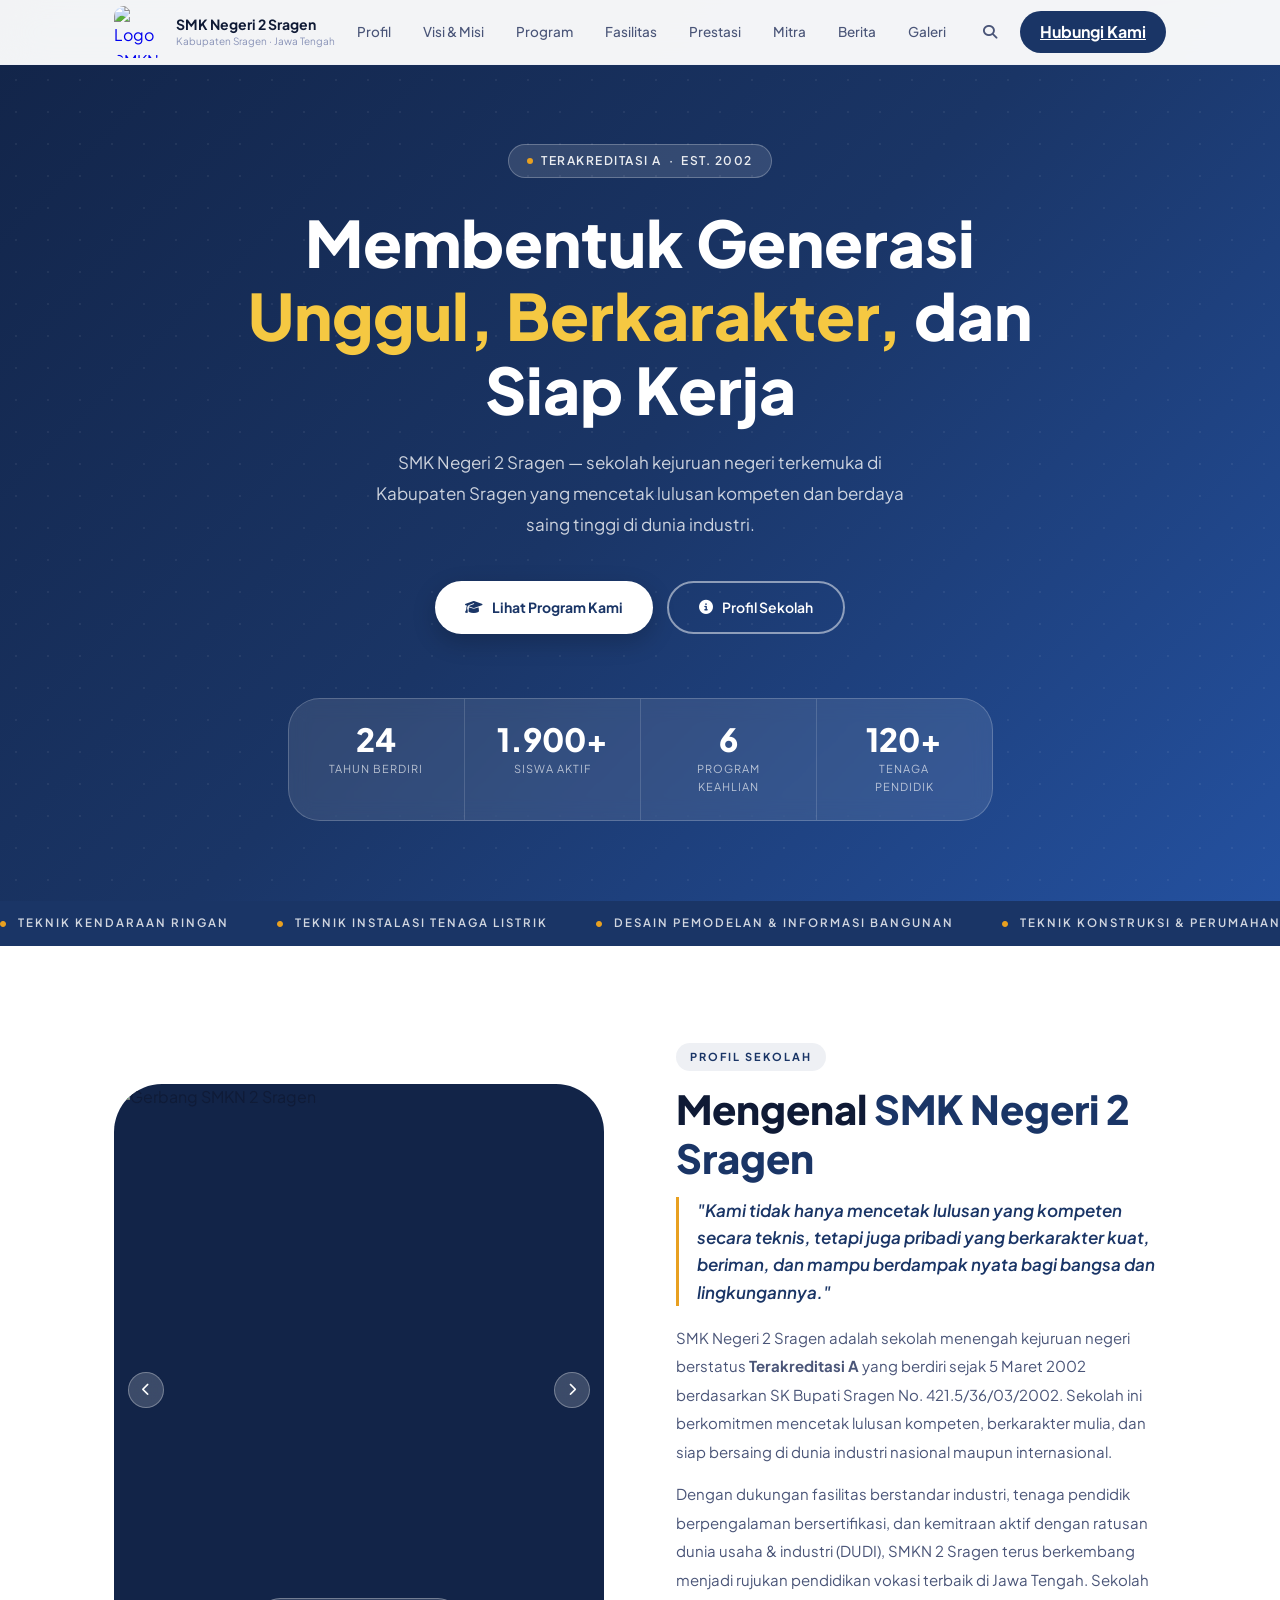
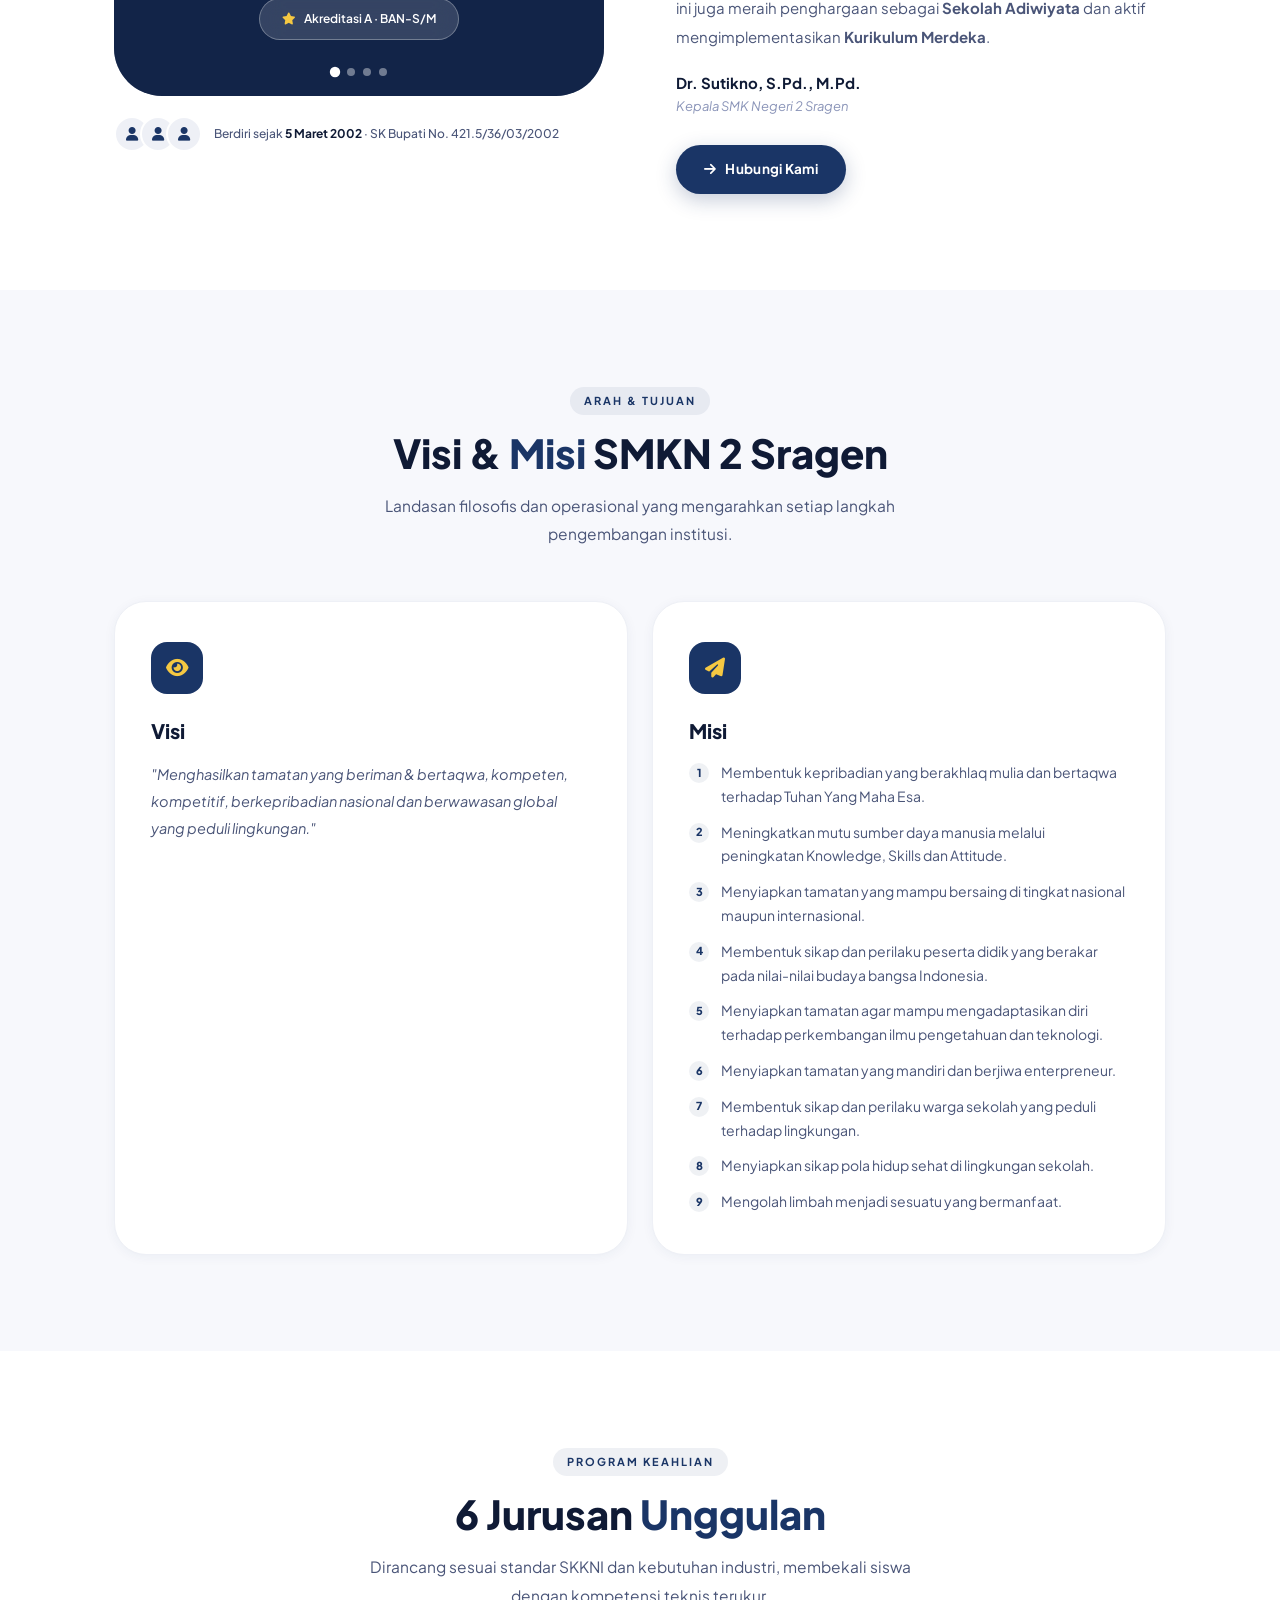
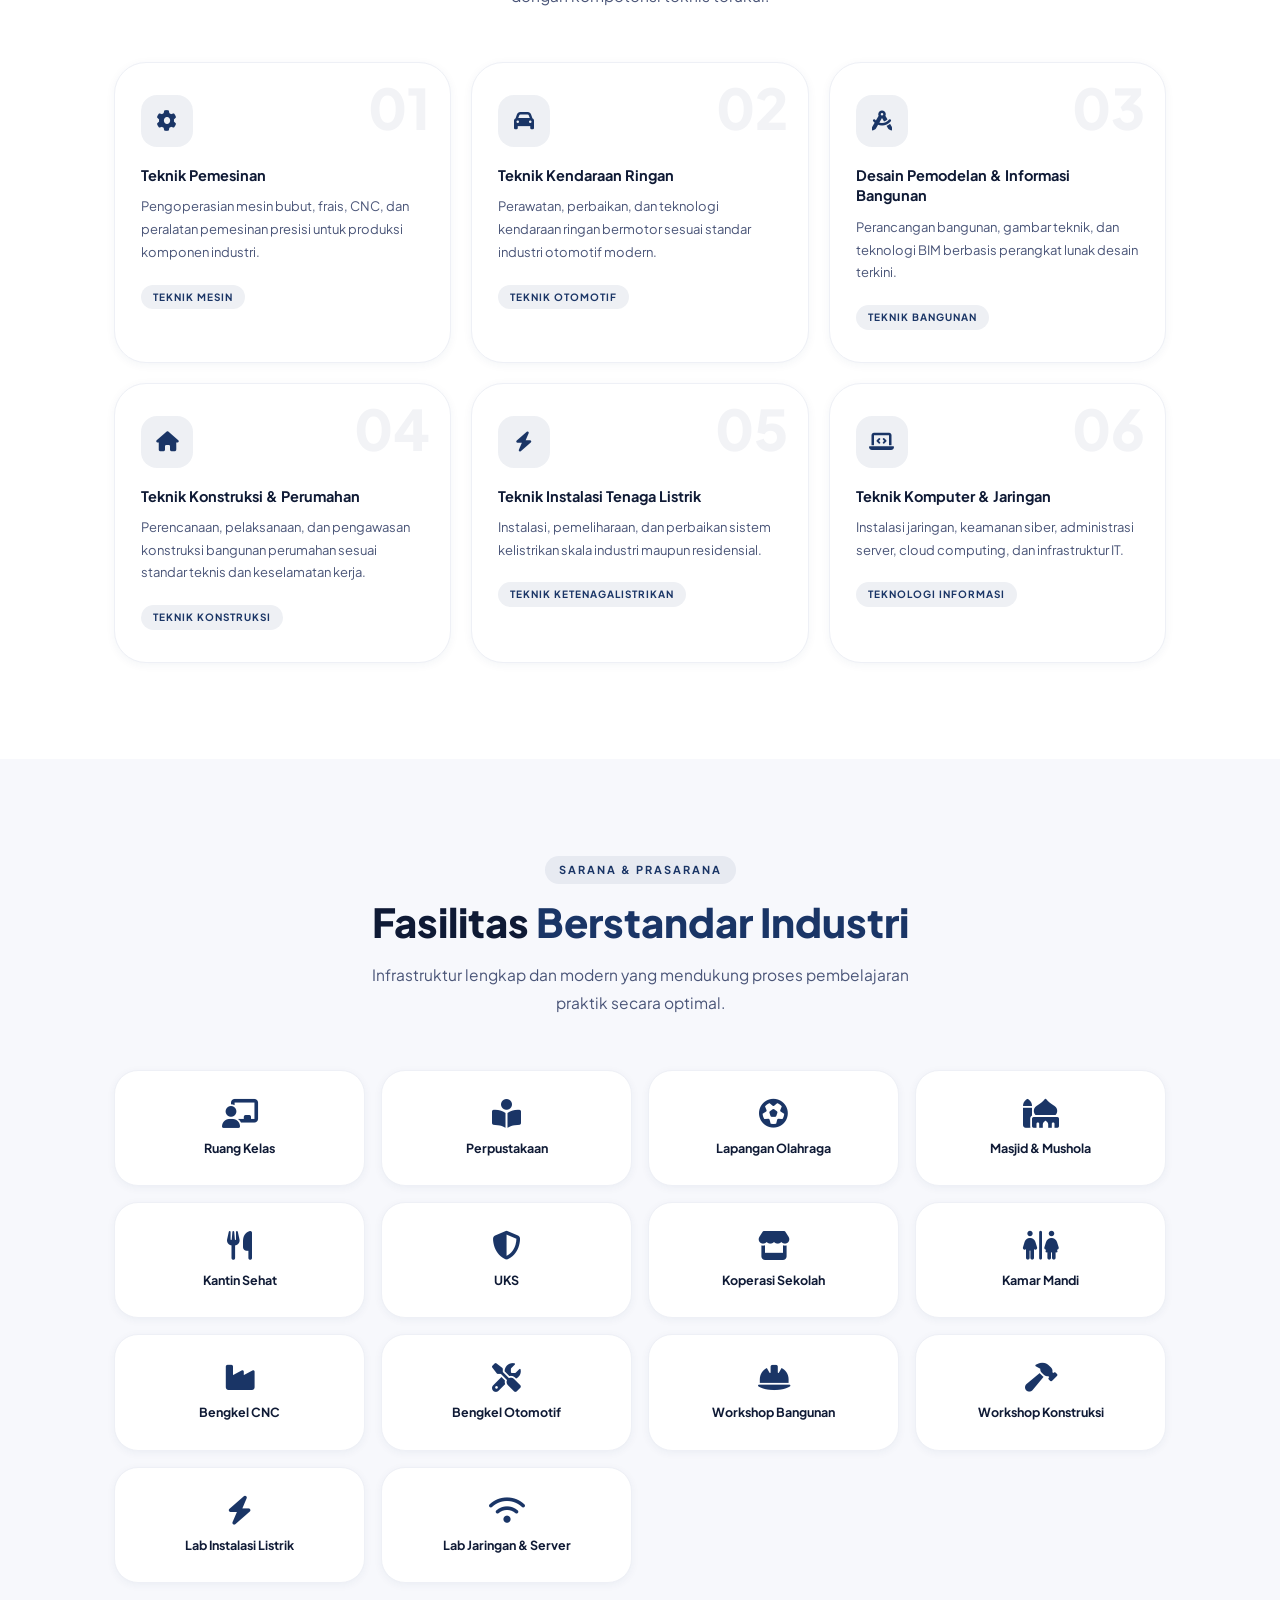
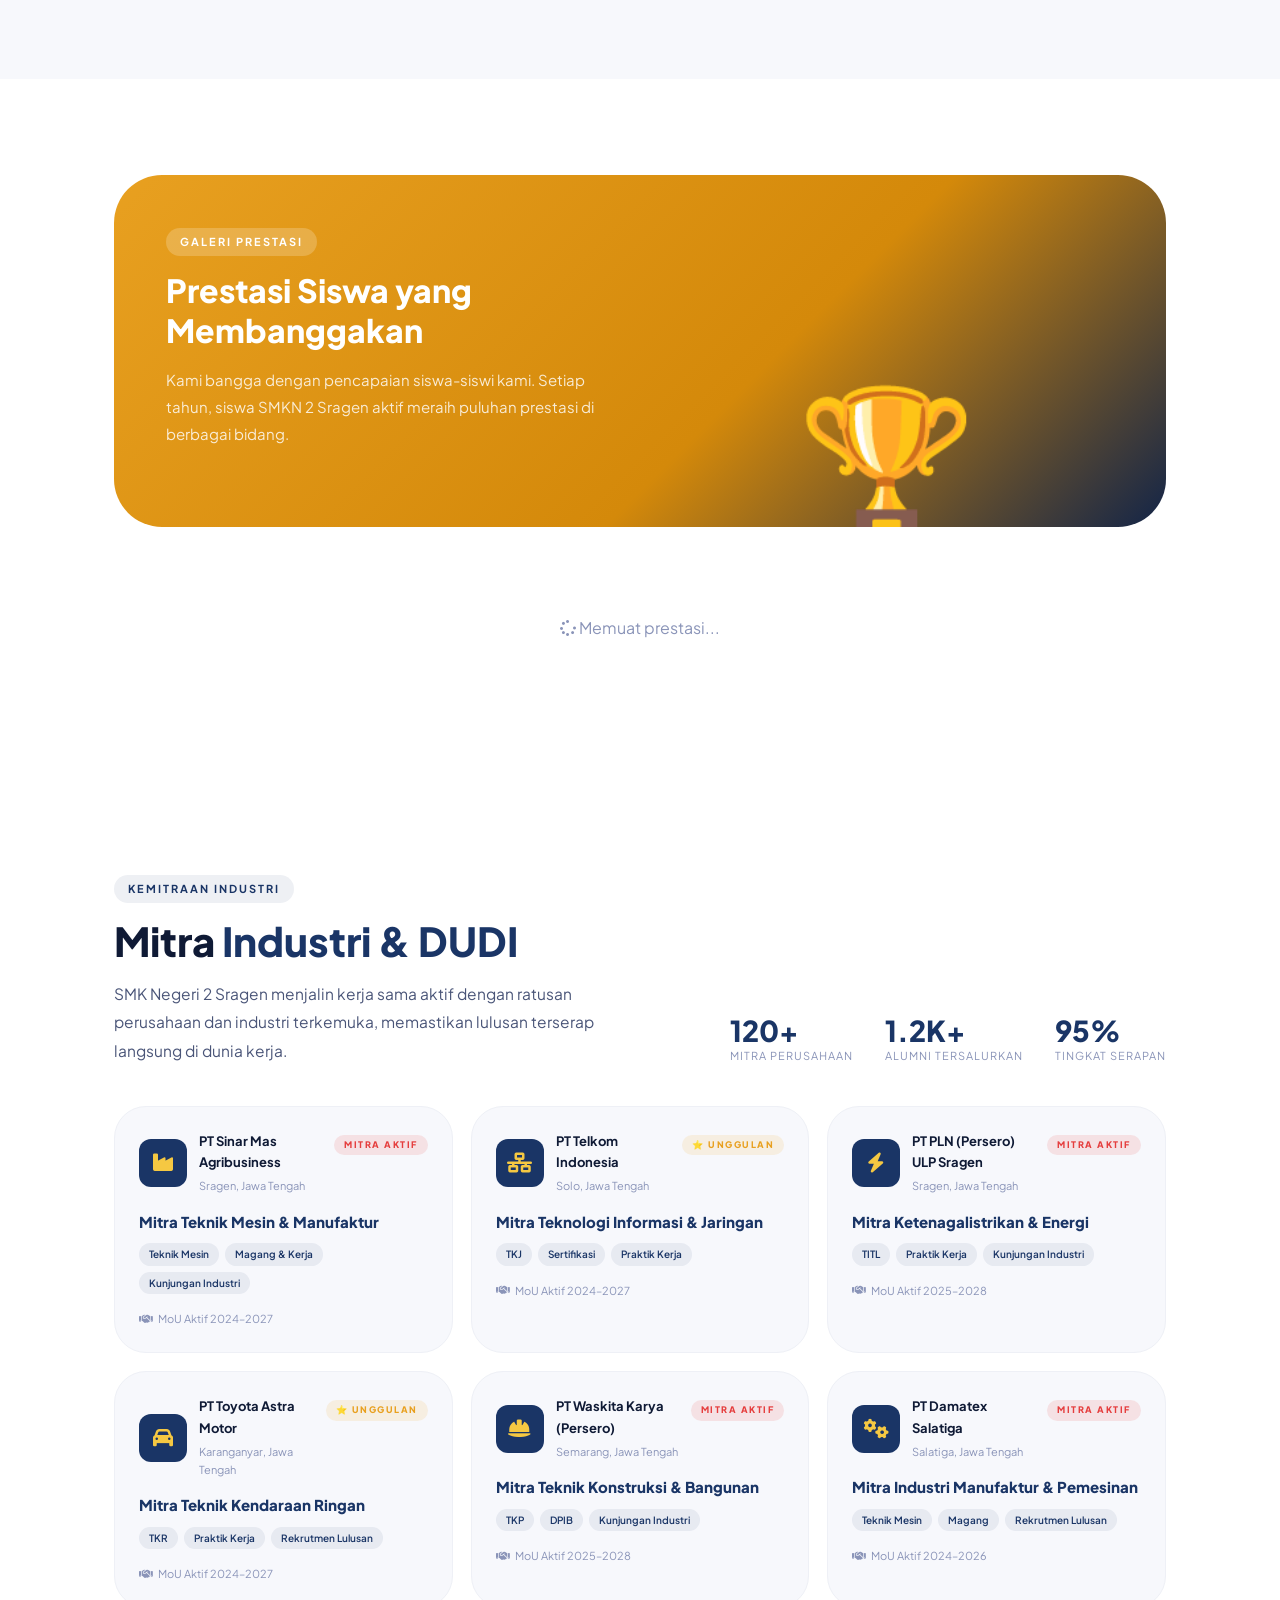
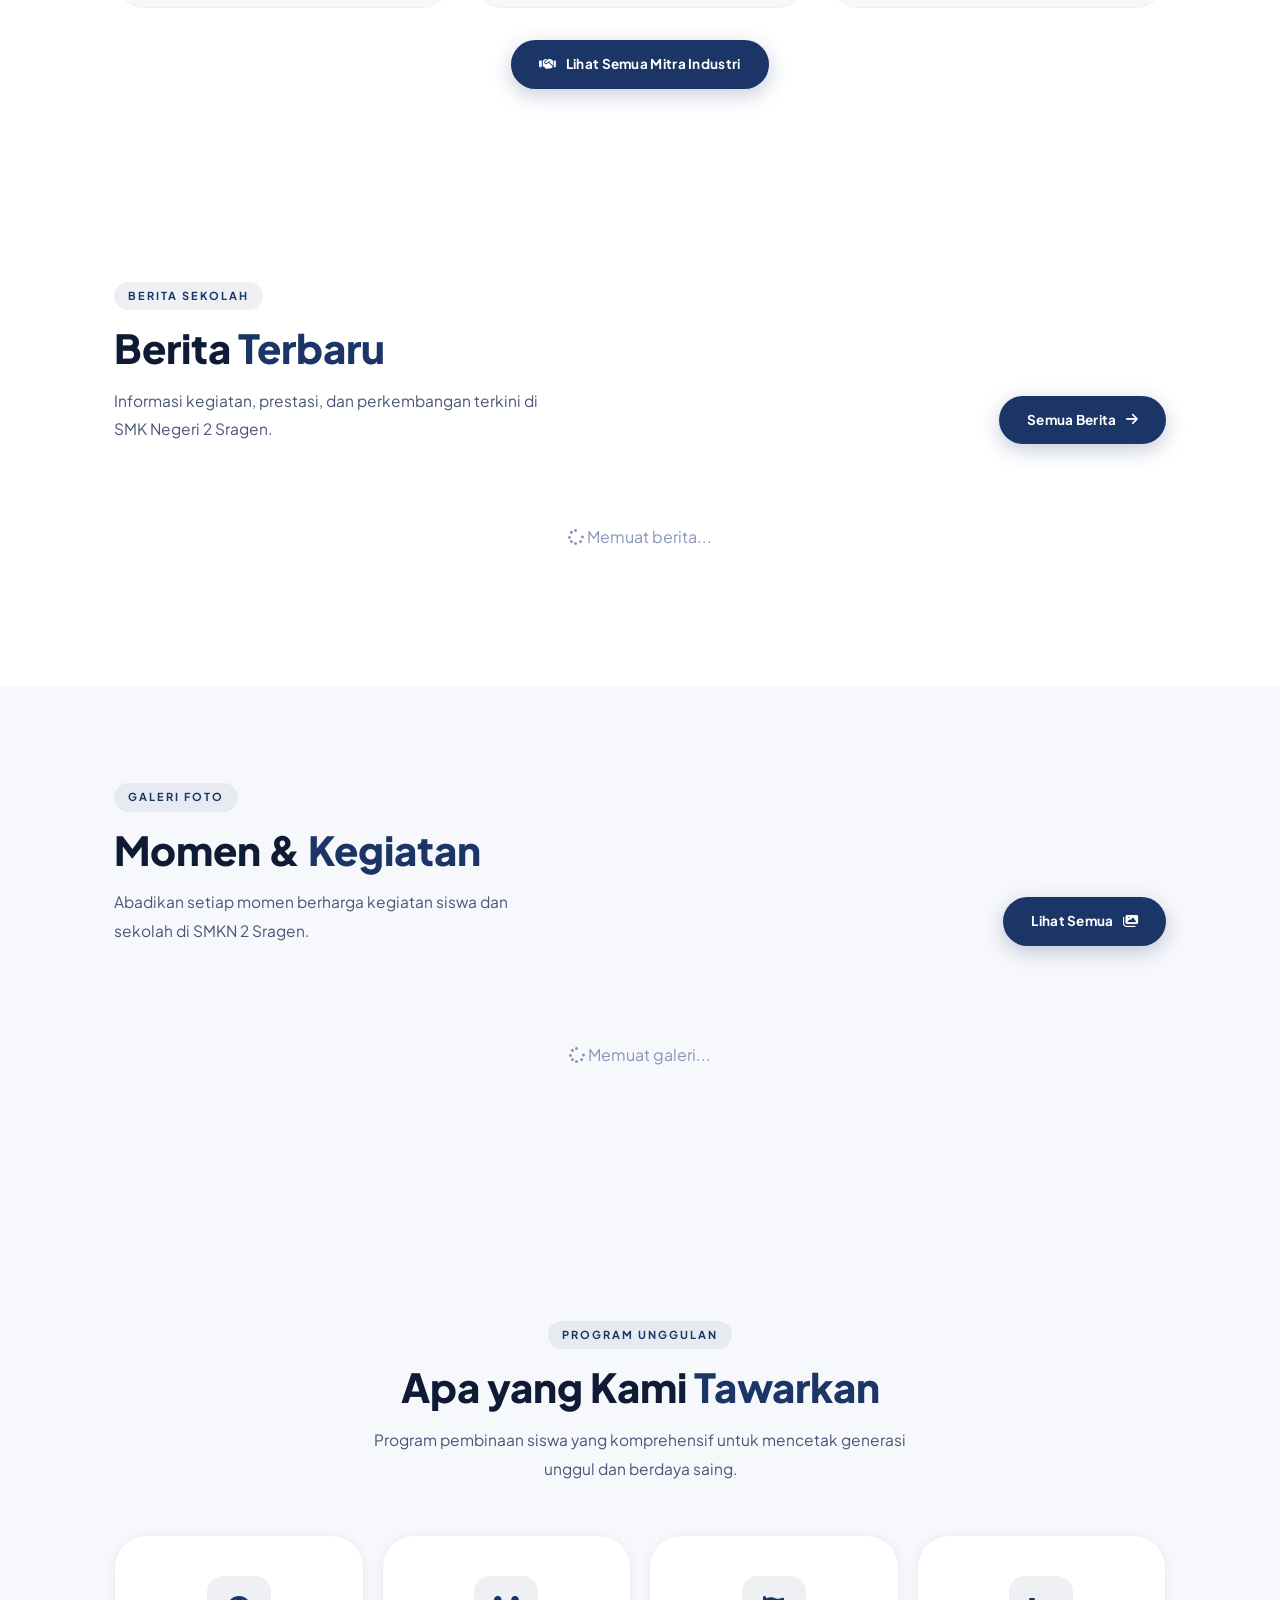
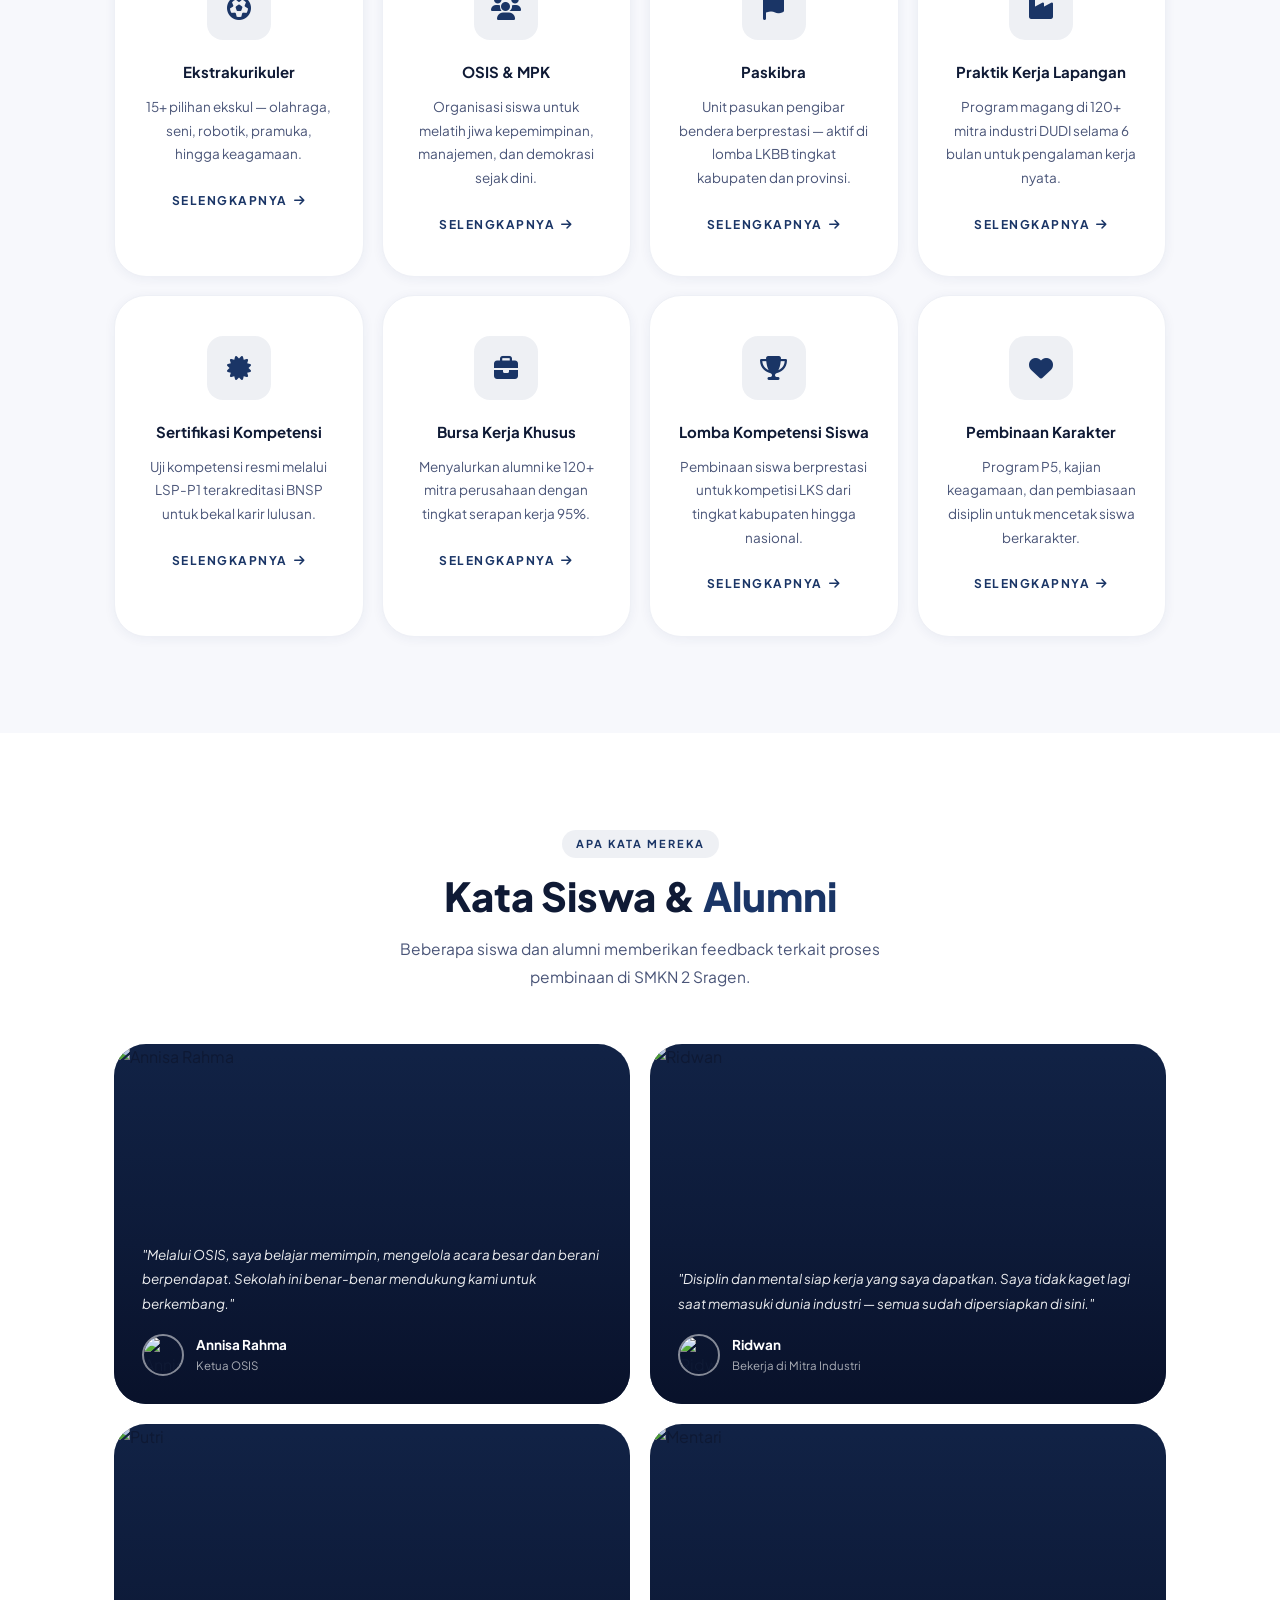
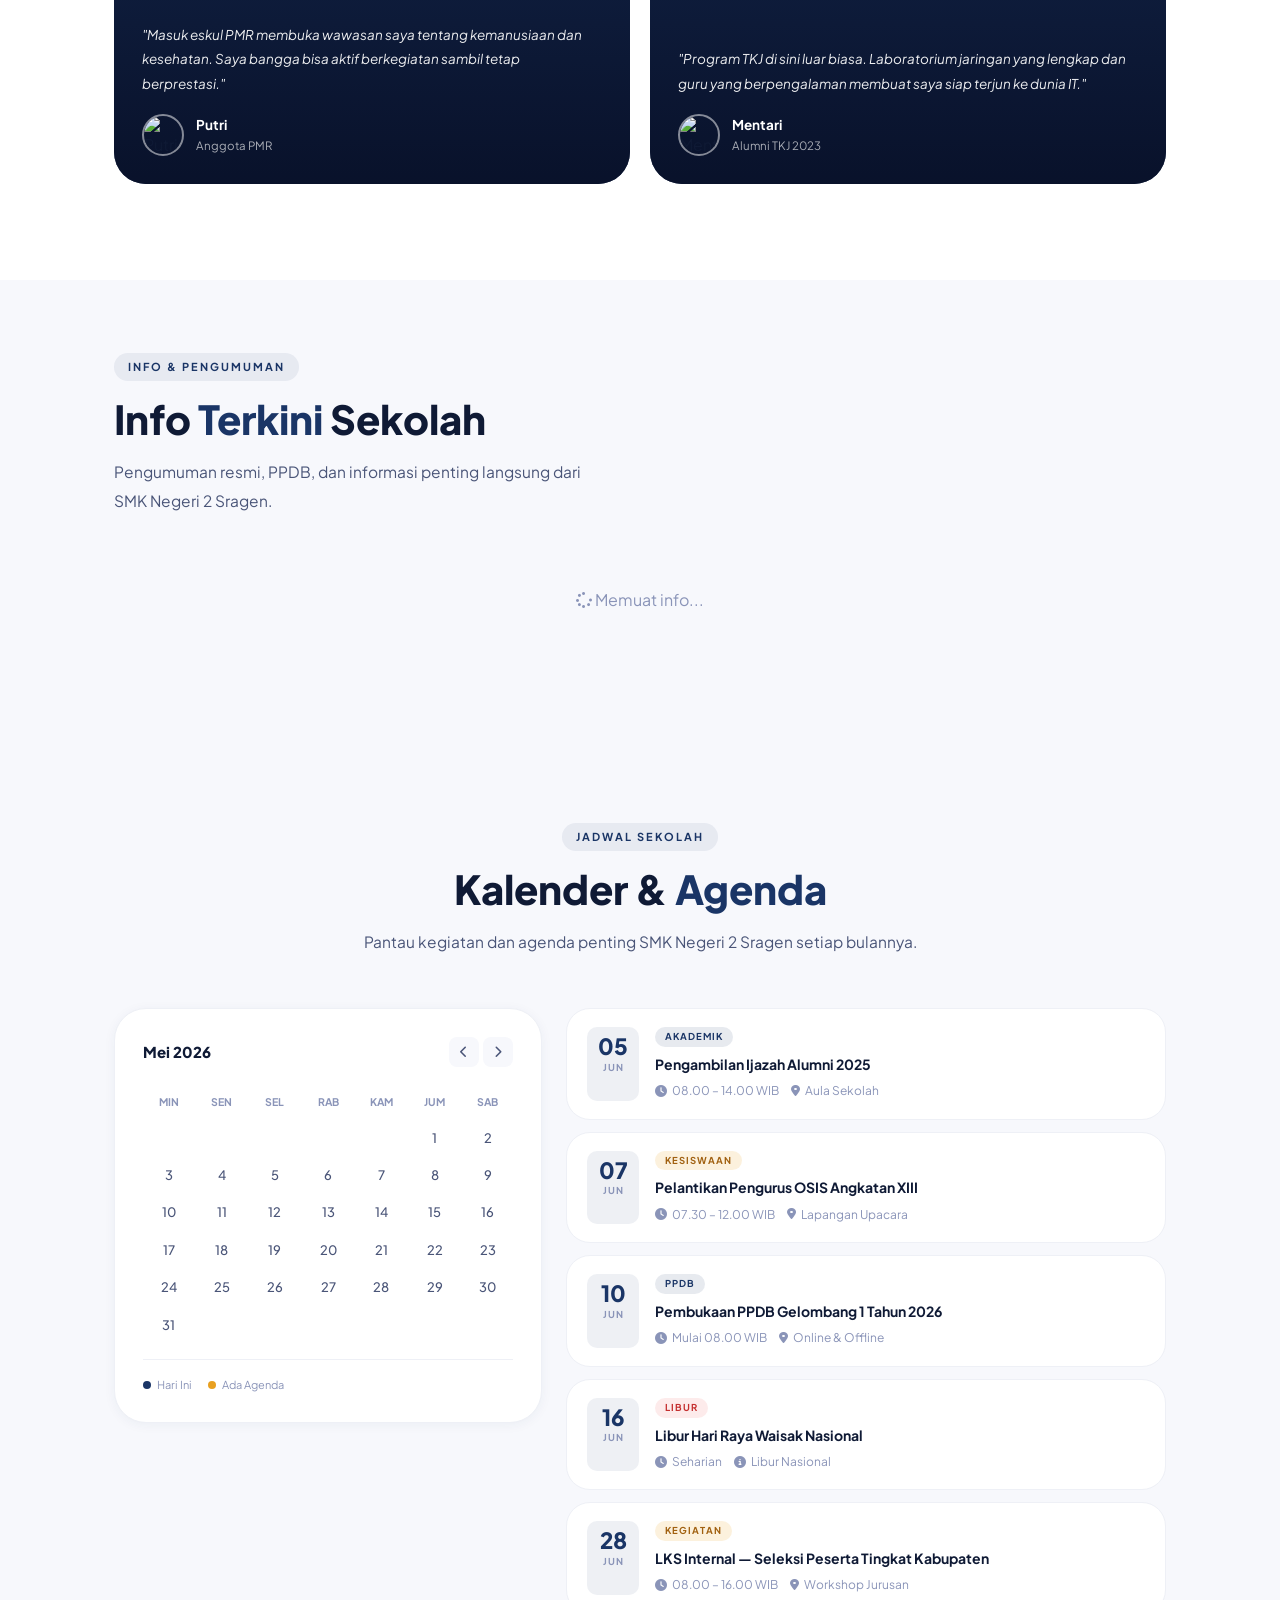
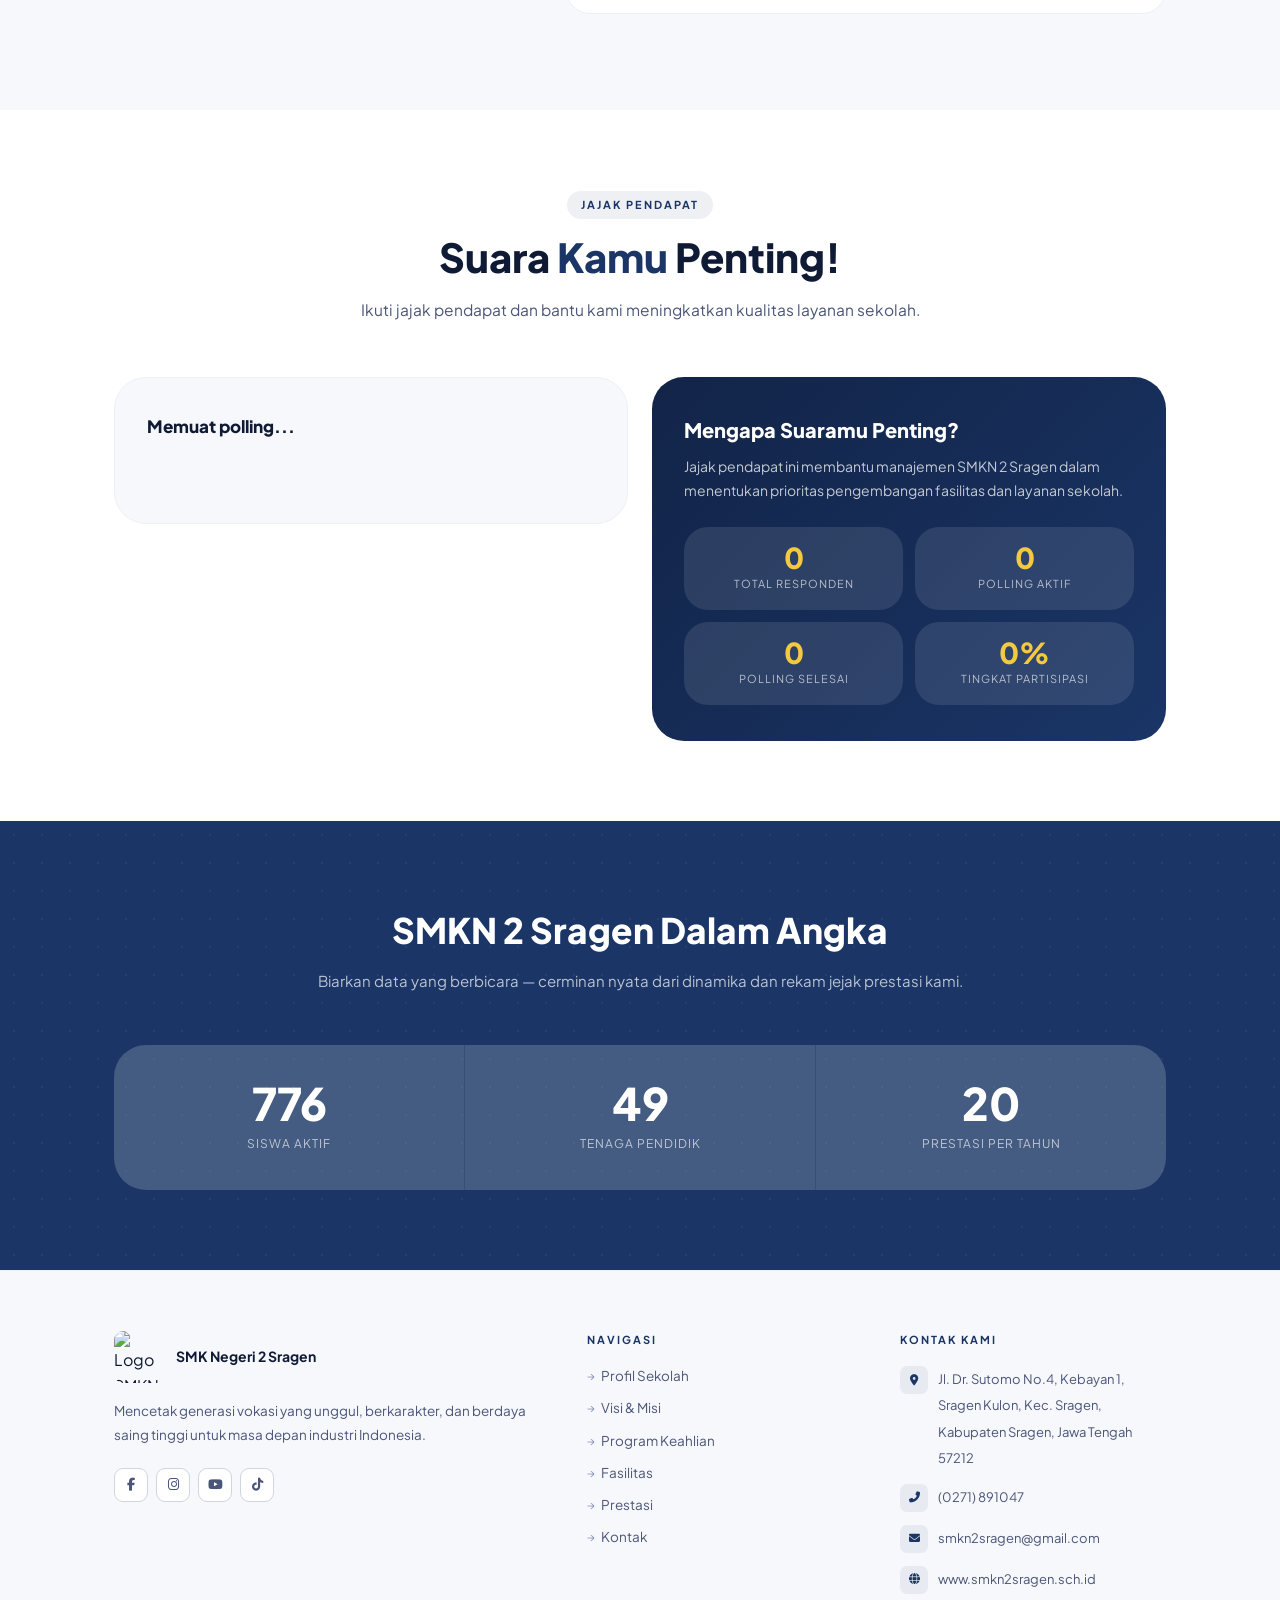
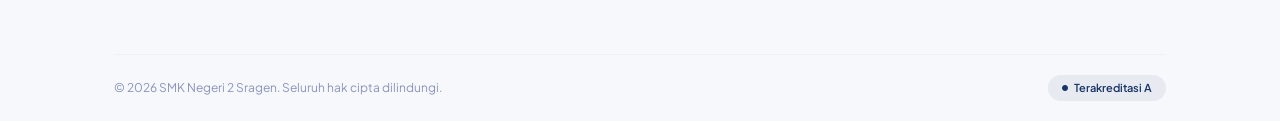
==== commit 724b3aa8: "Update index.html" ====
--- a/index.html
+++ b/index.html
@@ -2371,9 +2371,9 @@
 <!-- ── Firebase: update 5 section dari Firestore ── -->
 <script type="module">
   import { initializeApp }  from 'https://www.gstatic.com/firebasejs/10.12.0/firebase-app.js';
-  import { getFirestore, collection, getDocs, onSnapshot }
+ import { getFirestore, collection, getDocs, onSnapshot, doc, updateDoc, increment }
     from 'https://www.gstatic.com/firebasejs/10.12.0/firebase-firestore.js';
-
+  
   const app = initializeApp({
     apiKey: "AIzaSyAvkyQXtfQ3d4pfYxnOEuk1sq8QWArzWXY",
     authDomain: "smkn2sragen-e487b.firebaseapp.com",
@@ -2582,9 +2582,7 @@
     _pollId      = p.id;
     _pilihanList = [p.pilihan1, p.pilihan2, p.pilihan3, p.pilihan4].filter(Boolean);
 
-    // Baca votes dari localStorage untuk polling ini
-    const savedVotes = JSON.parse(localStorage.getItem('poll_votes_' + _pollId) || 'null');
-    const votes = _pilihanList.map((_, i) => savedVotes ? (savedVotes[i] || 0) : 0);
+    const votes = _pilihanList.map((_, i) => parseInt(p['votes' + i] || 0));
     const total = votes.reduce((a, b) => a + b, 0);
     const sudahVote = localStorage.getItem('voted_' + _pollId);
 
@@ -2647,38 +2645,27 @@
   }
 
   // ── submitPoll — simpan ke localStorage (tidak butuh Firebase write)
-  window.submitPoll = function() {
-    const selected = document.querySelector('input[name="poll"]:checked');
-    if (!selected) { alert('Pilih salah satu jawaban terlebih dahulu!'); return; }
-    if (!_pollId)  { alert('Polling belum dimuat, coba refresh.'); return; }
-
-    const idx = parseInt(selected.value);
-
-    // Ambil votes yang sudah ada, tambah 1 untuk pilihan ini
-    const savedVotes = JSON.parse(localStorage.getItem('poll_votes_' + _pollId) || '{}');
-    savedVotes[idx] = (savedVotes[idx] || 0) + 1;
-    localStorage.setItem('poll_votes_' + _pollId, JSON.stringify(savedVotes));
-    localStorage.setItem('voted_' + _pollId, String(idx));
-
-    // Hitung ulang
-    const votes = _pilihanList.map((_, i) => savedVotes[i] || 0);
-    const total = votes.reduce((a, b) => a + b, 0);
-
-    // Update stats
-    const el = id => document.getElementById(id);
-    if (el('statResponden')) el('statResponden').textContent = total;
-
-    // Sembunyikan form & tombol
+ window.submitPoll = async function() {
+  const selected = document.querySelector('input[name="poll"]:checked');
+  if (!selected) { alert('Pilih salah satu jawaban terlebih dahulu!'); return; }
+  if (!_pollId)  { alert('Polling belum dimuat, coba refresh.'); return; }
+
+  const idx = parseInt(selected.value);
+  const btn = document.getElementById('pollSubmitBtn');
+  if (btn) { btn.disabled = true; btn.style.opacity = '.6'; }
+
+  try {
+    await updateDoc(doc(db, 'polling', _pollId), { ['votes' + idx]: increment(1) });
+    localStorage.setItem('voted_' + _pollId, String(idx)); // cuma buat cegah vote dobel di device ini
     const oEl = document.getElementById('pollOptions');
-    const btn = document.getElementById('pollSubmitBtn');
     if (oEl) oEl.style.display = 'none';
     if (btn) btn.style.display = 'none';
-
-    // Tampilkan hasil
-    _renderPollResults(votes, total, _pilihanList);
-    const res = document.getElementById('pollResults');
-    if (res) { res.classList.add('show'); setTimeout(_animateBars, 150); }
-  };
+    // hasil terbaru otomatis muncul lewat onSnapshot di atas
+  } catch (e) {
+    alert('Gagal mengirim suara: ' + e.message);
+    if (btn) { btn.disabled = false; btn.style.opacity = '1'; }
+  }
+};
 
   // Pasang event listener ke tombol setelah module load
   const pollBtn = document.getElementById('pollSubmitBtn');
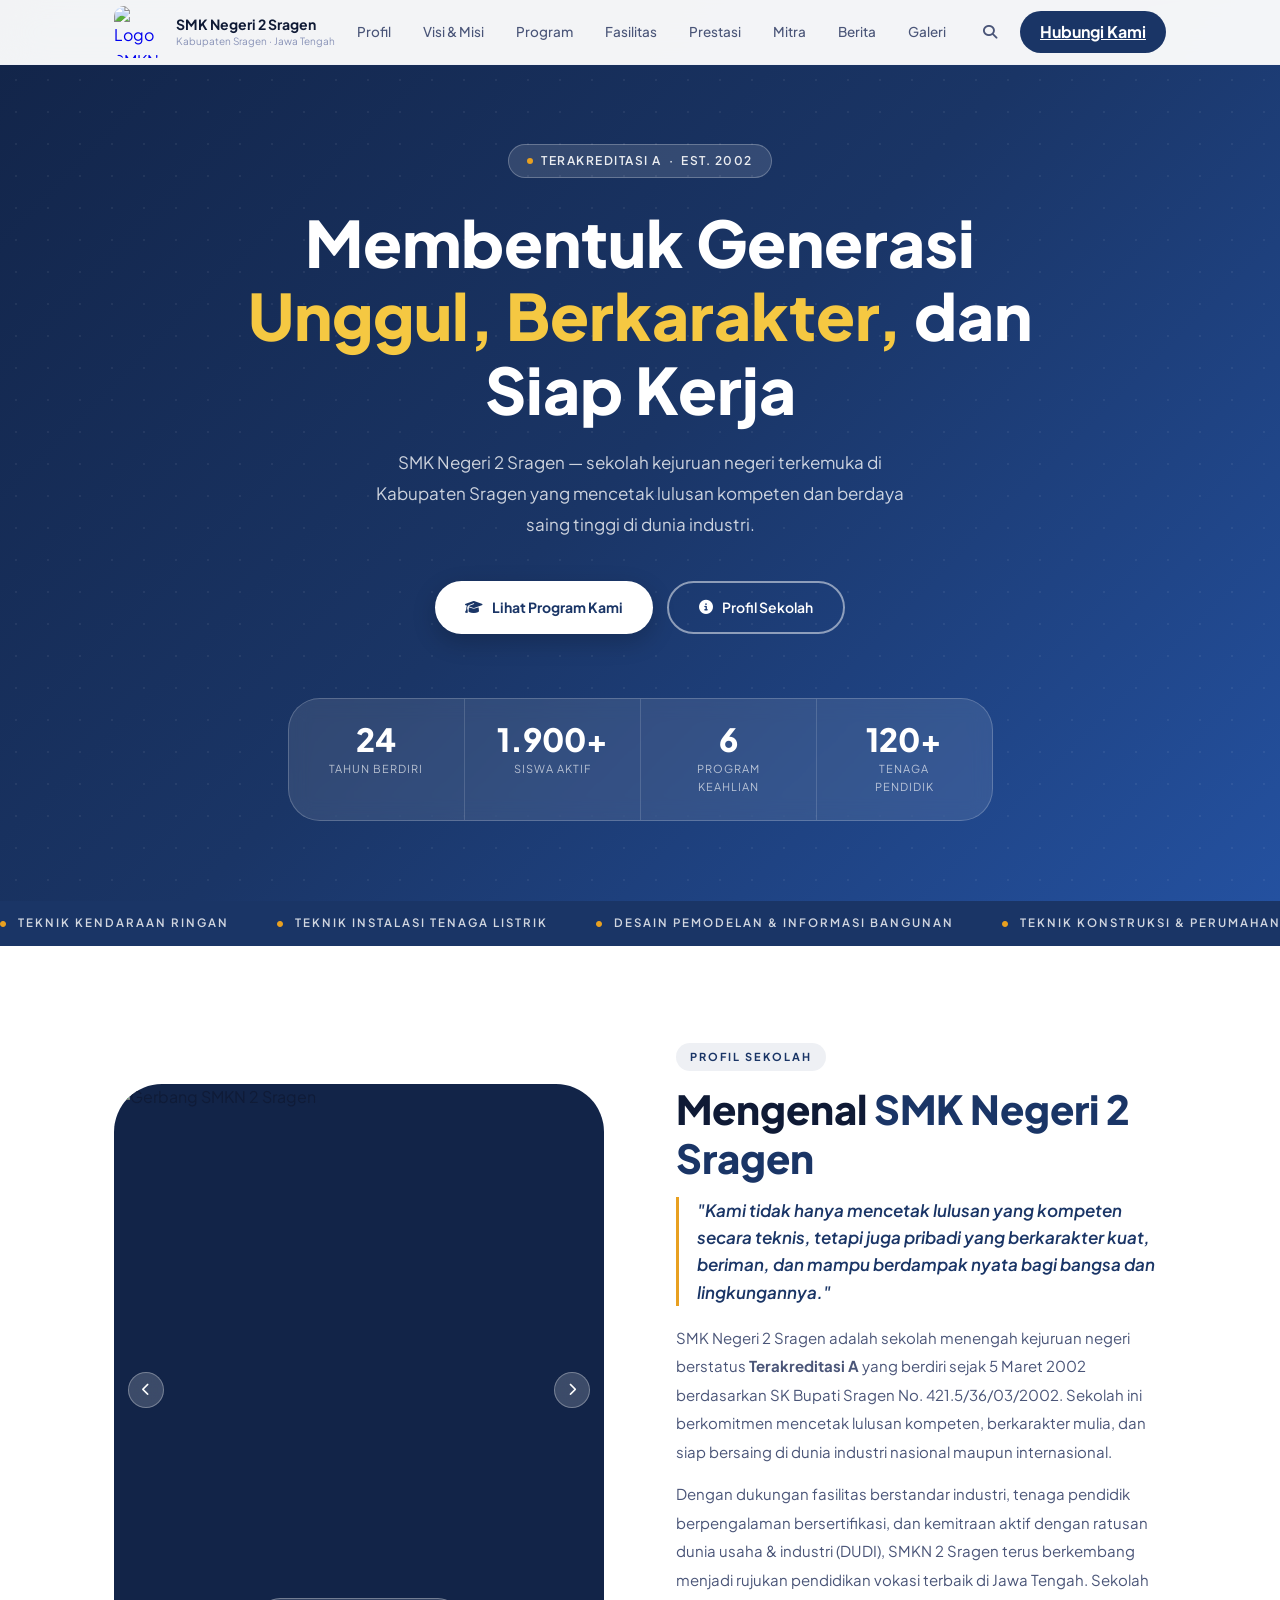
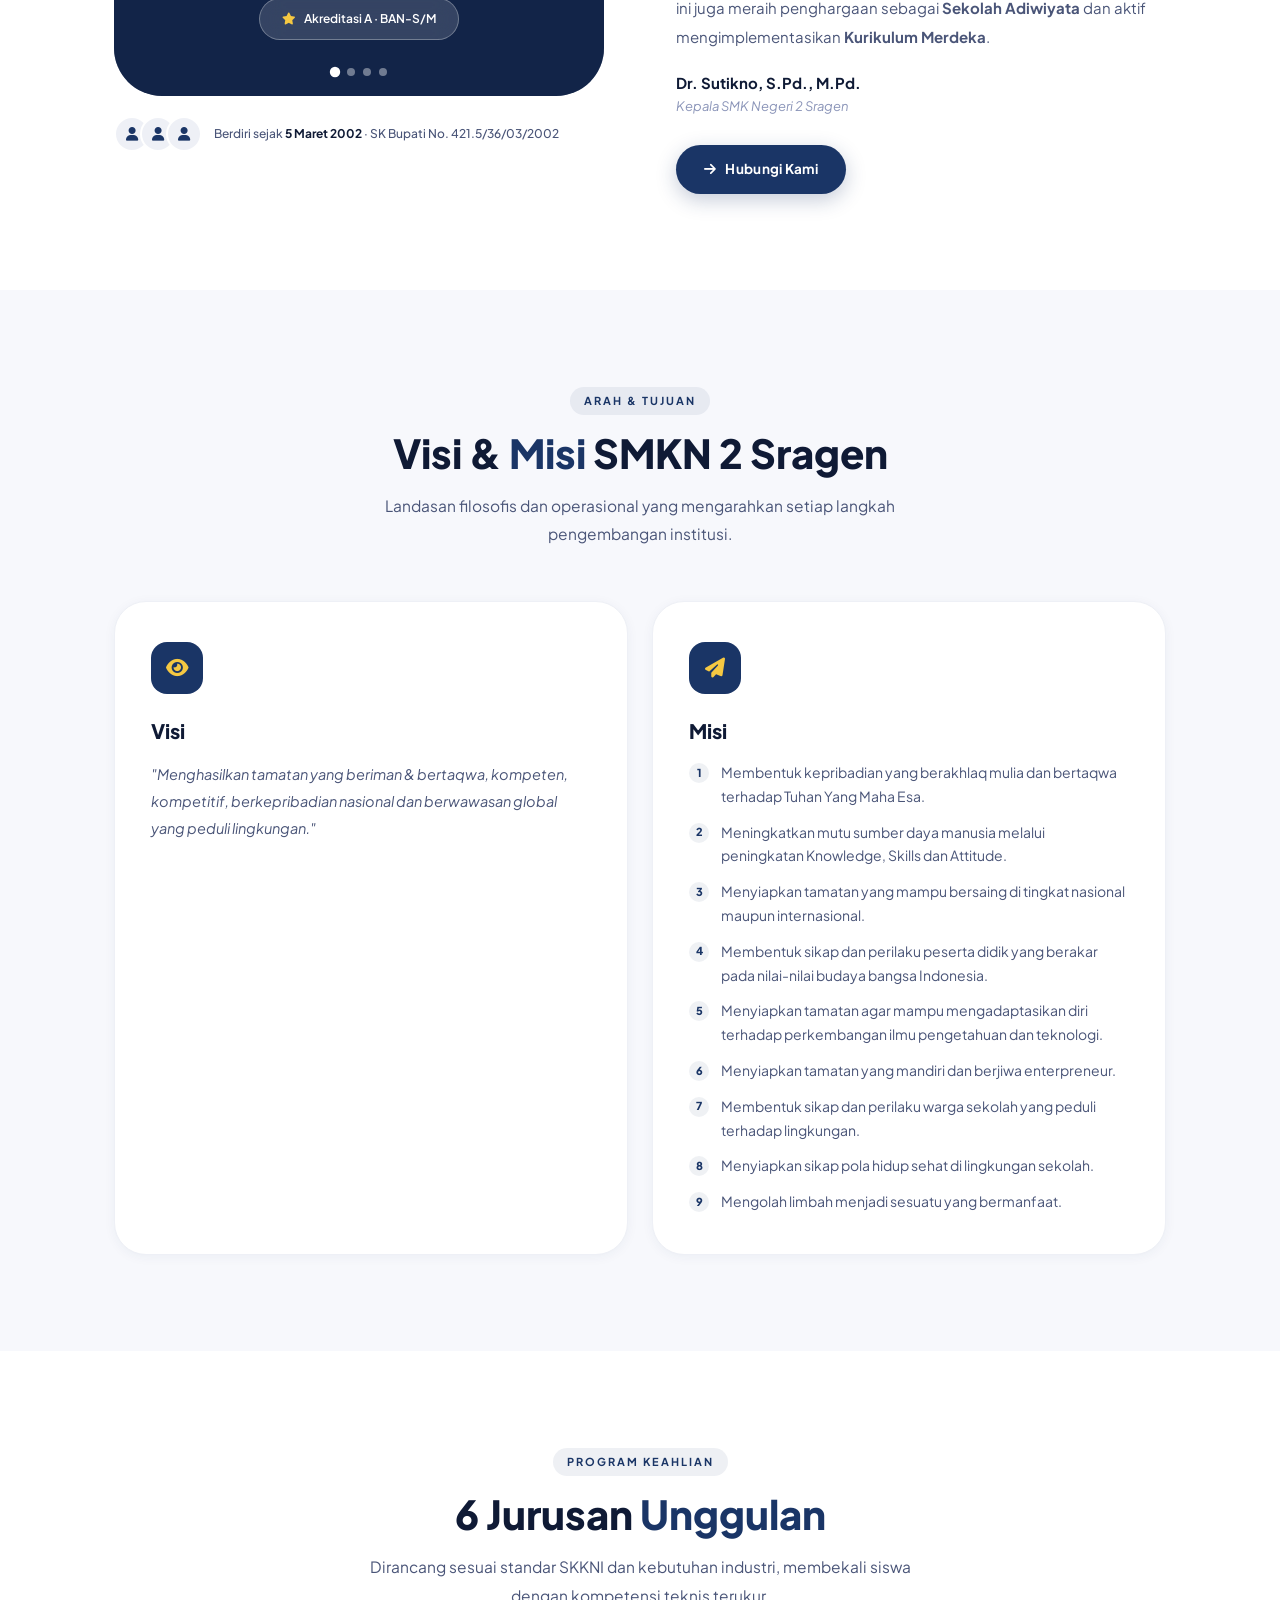
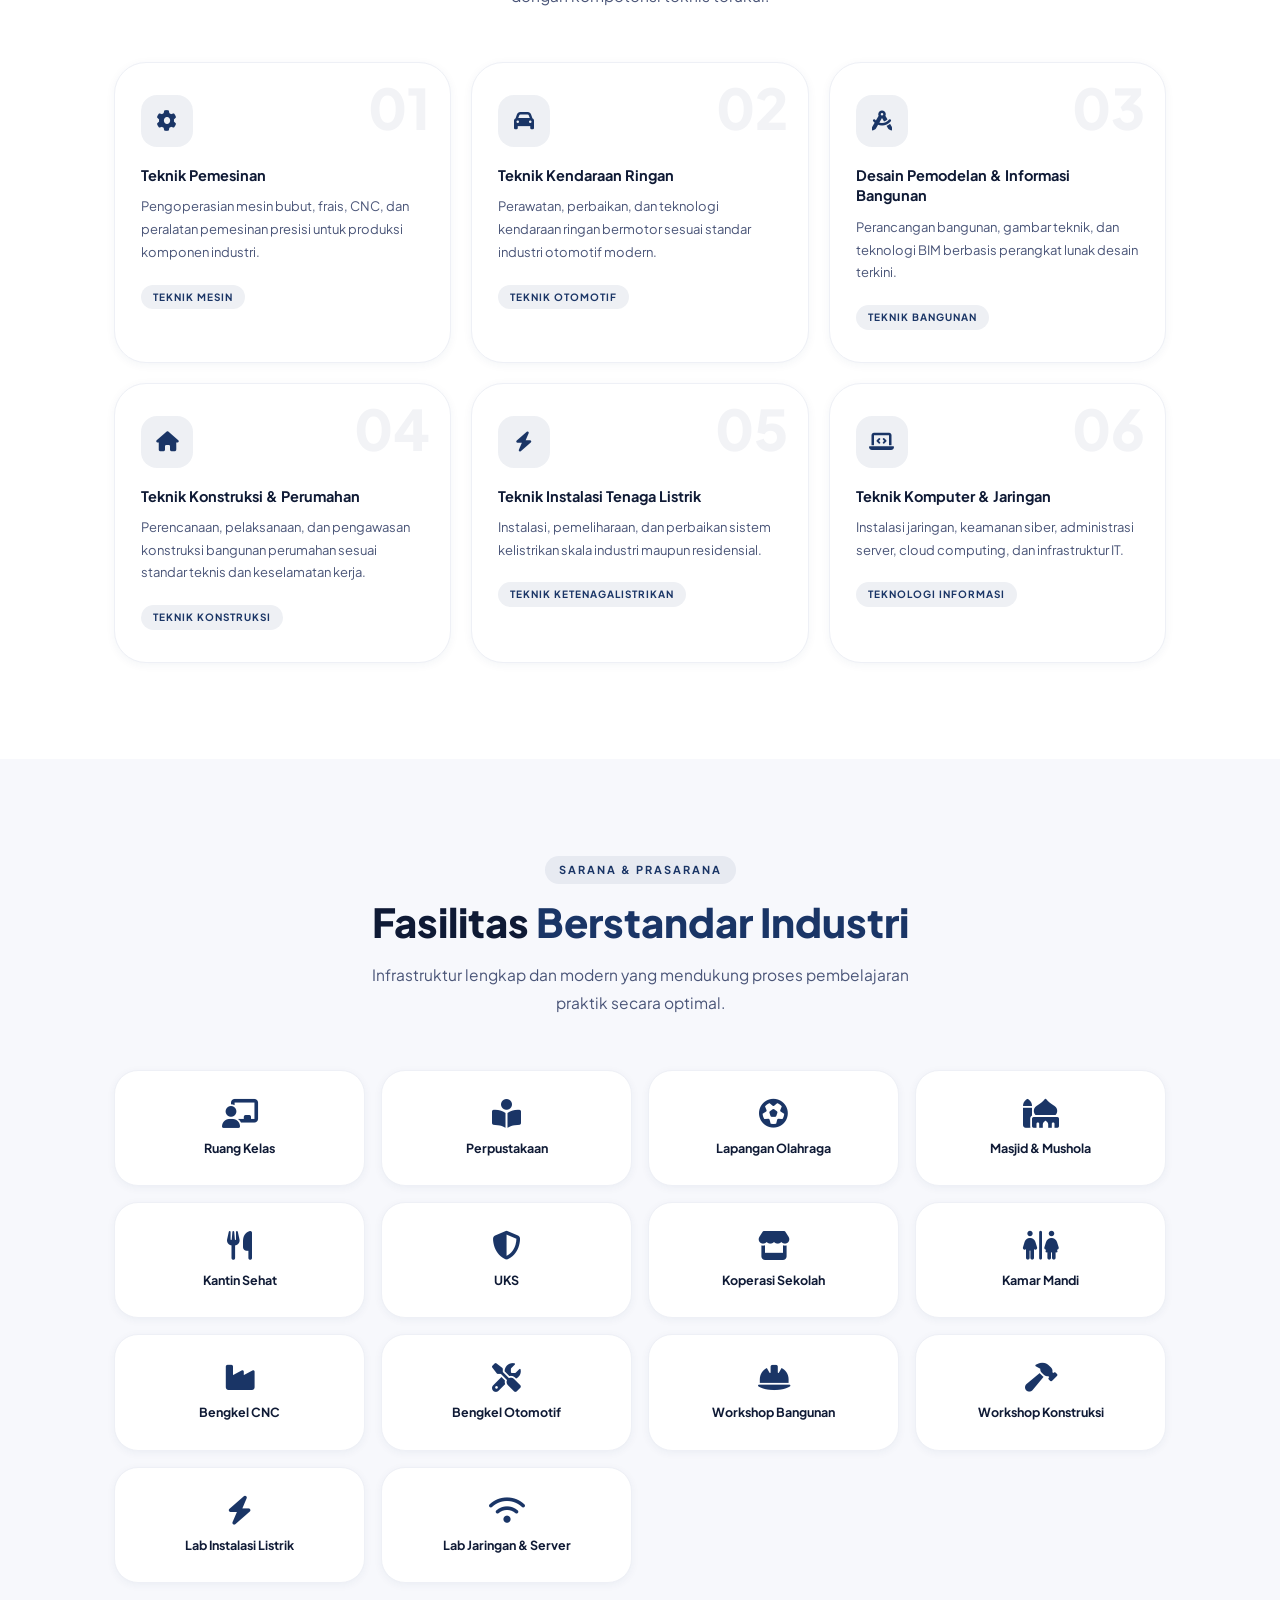
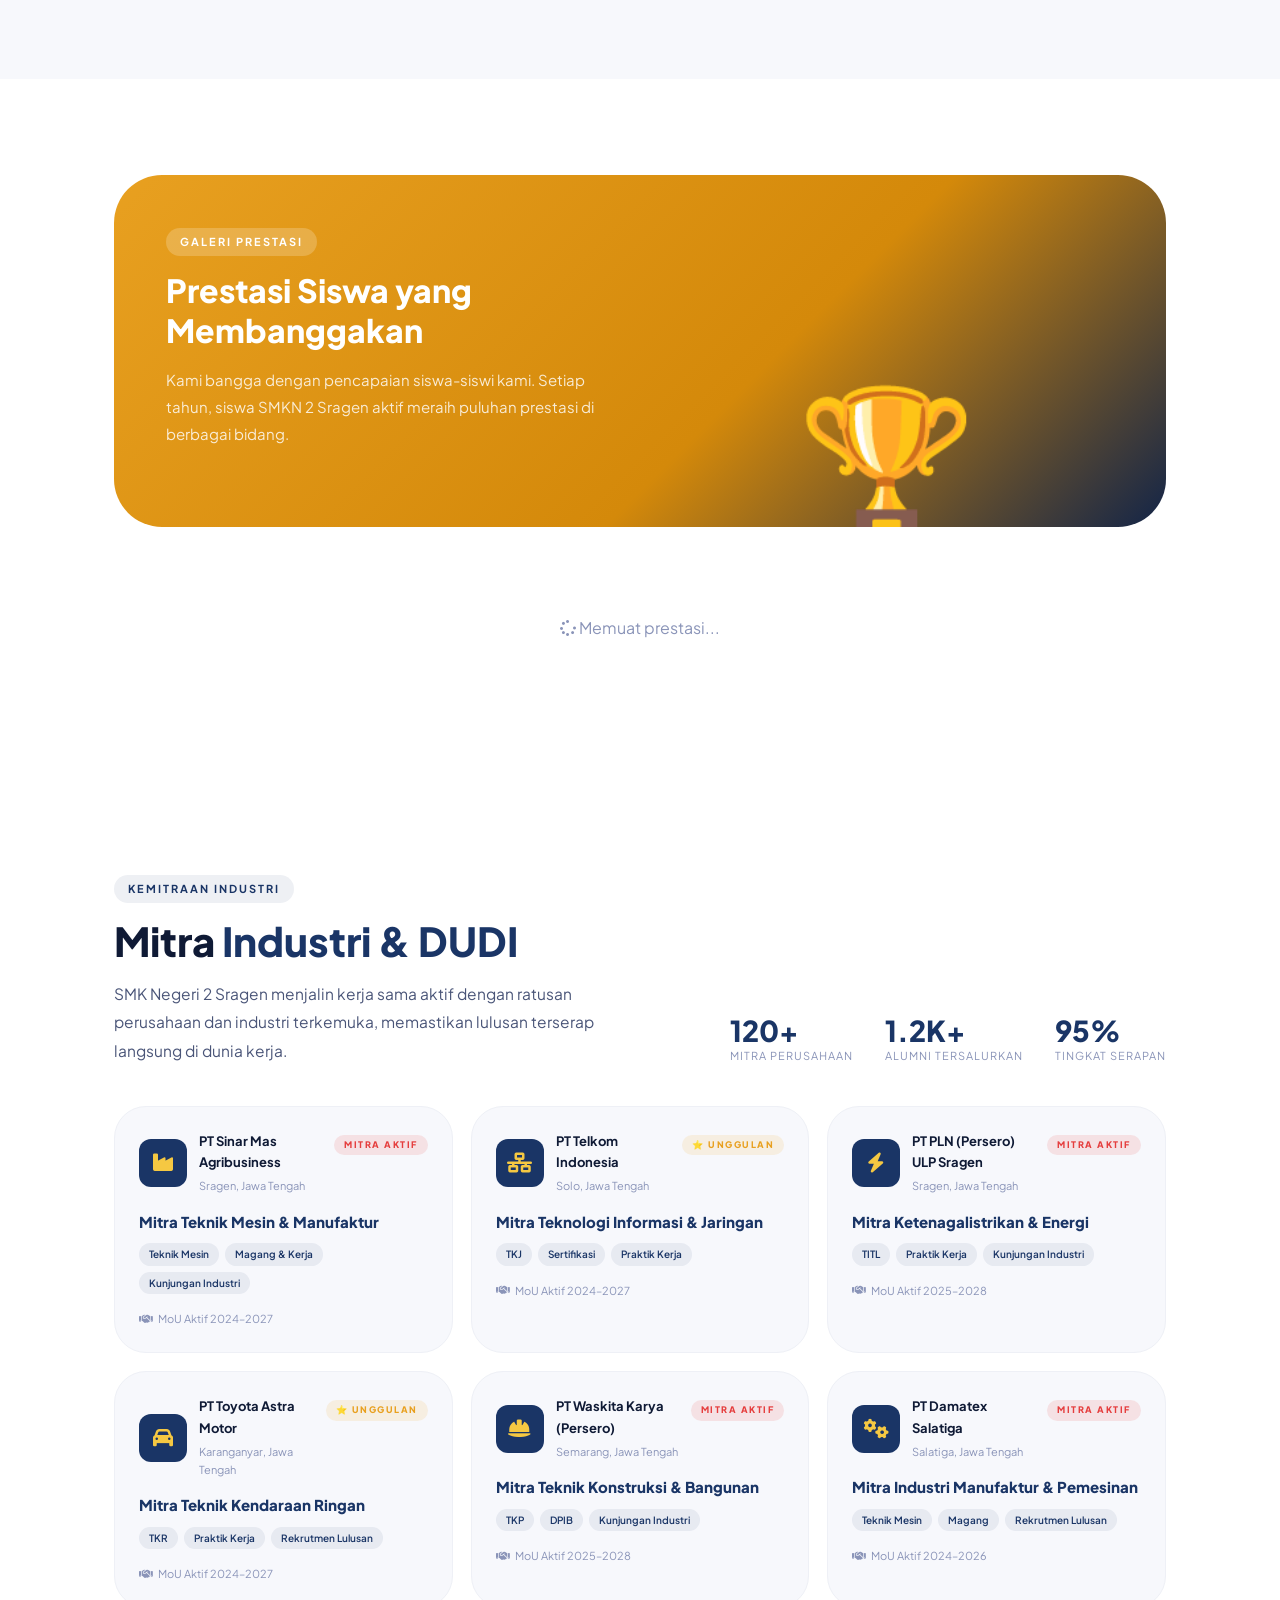
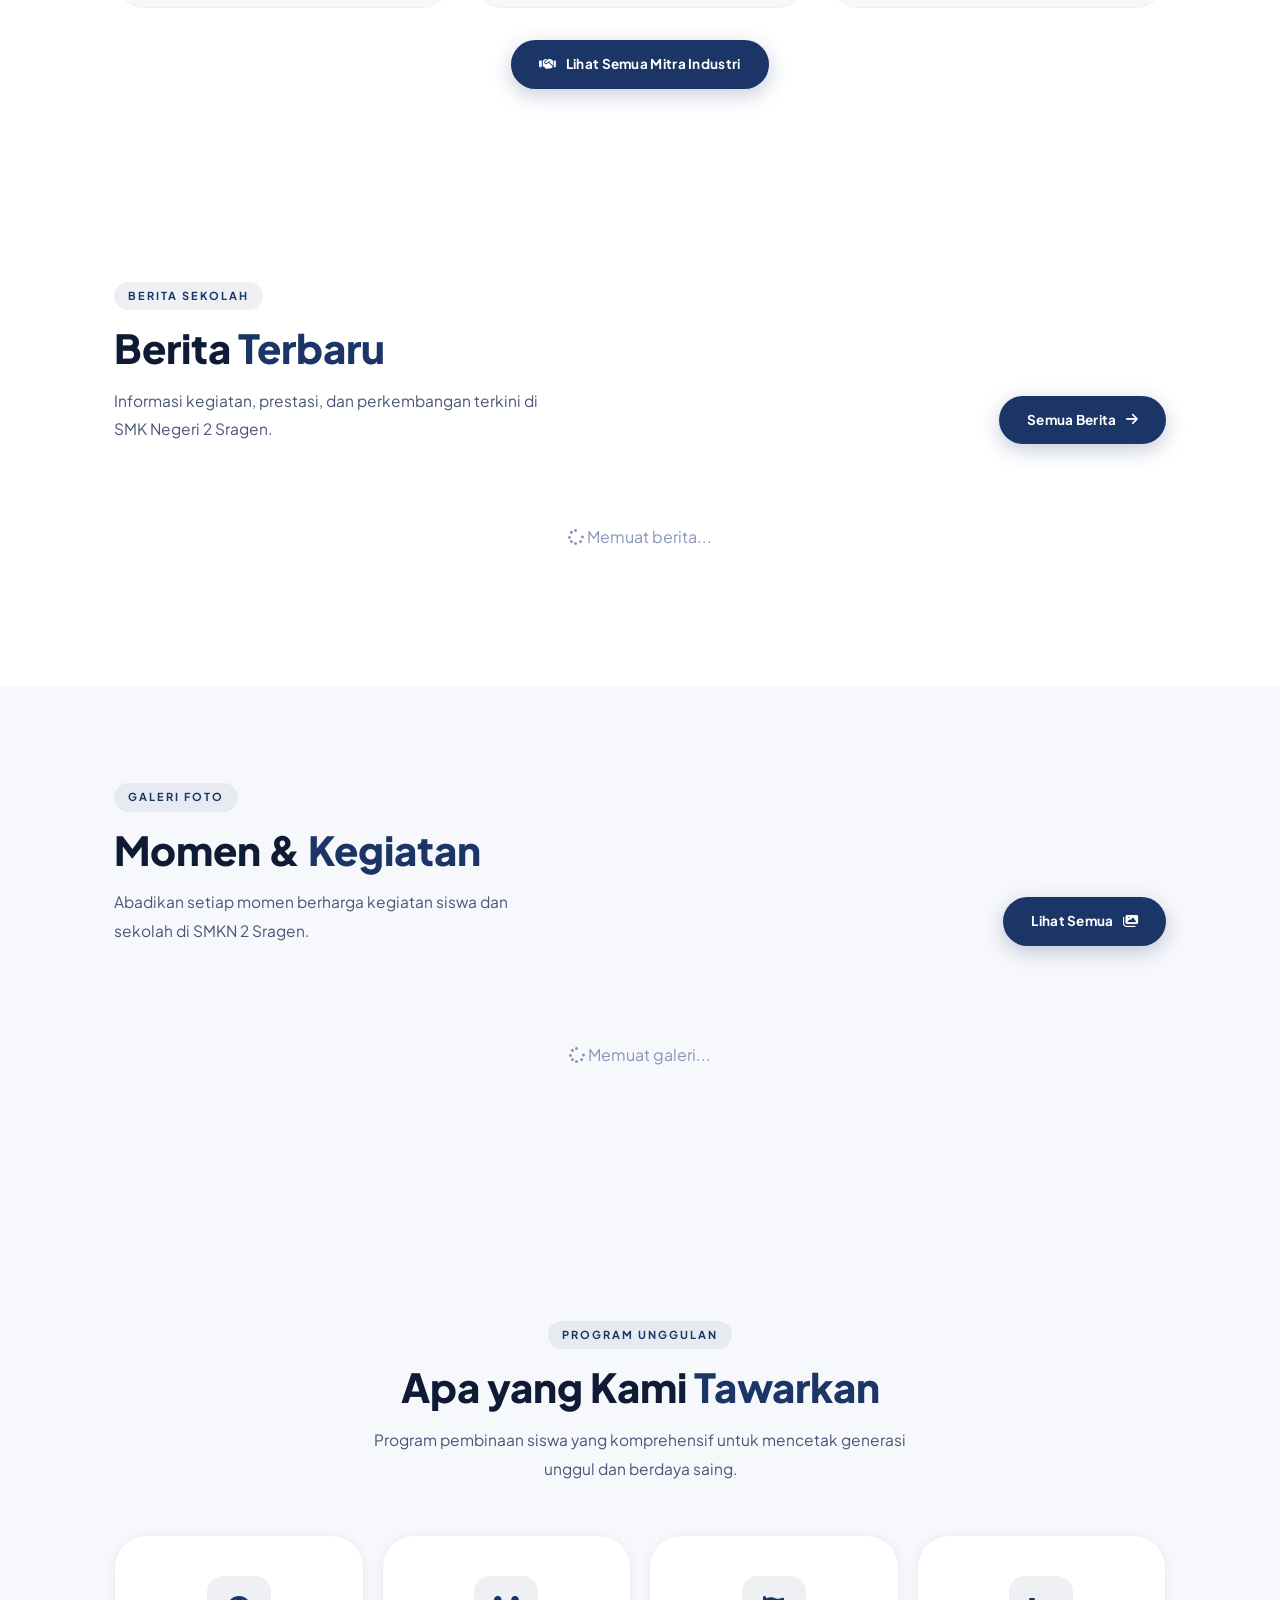
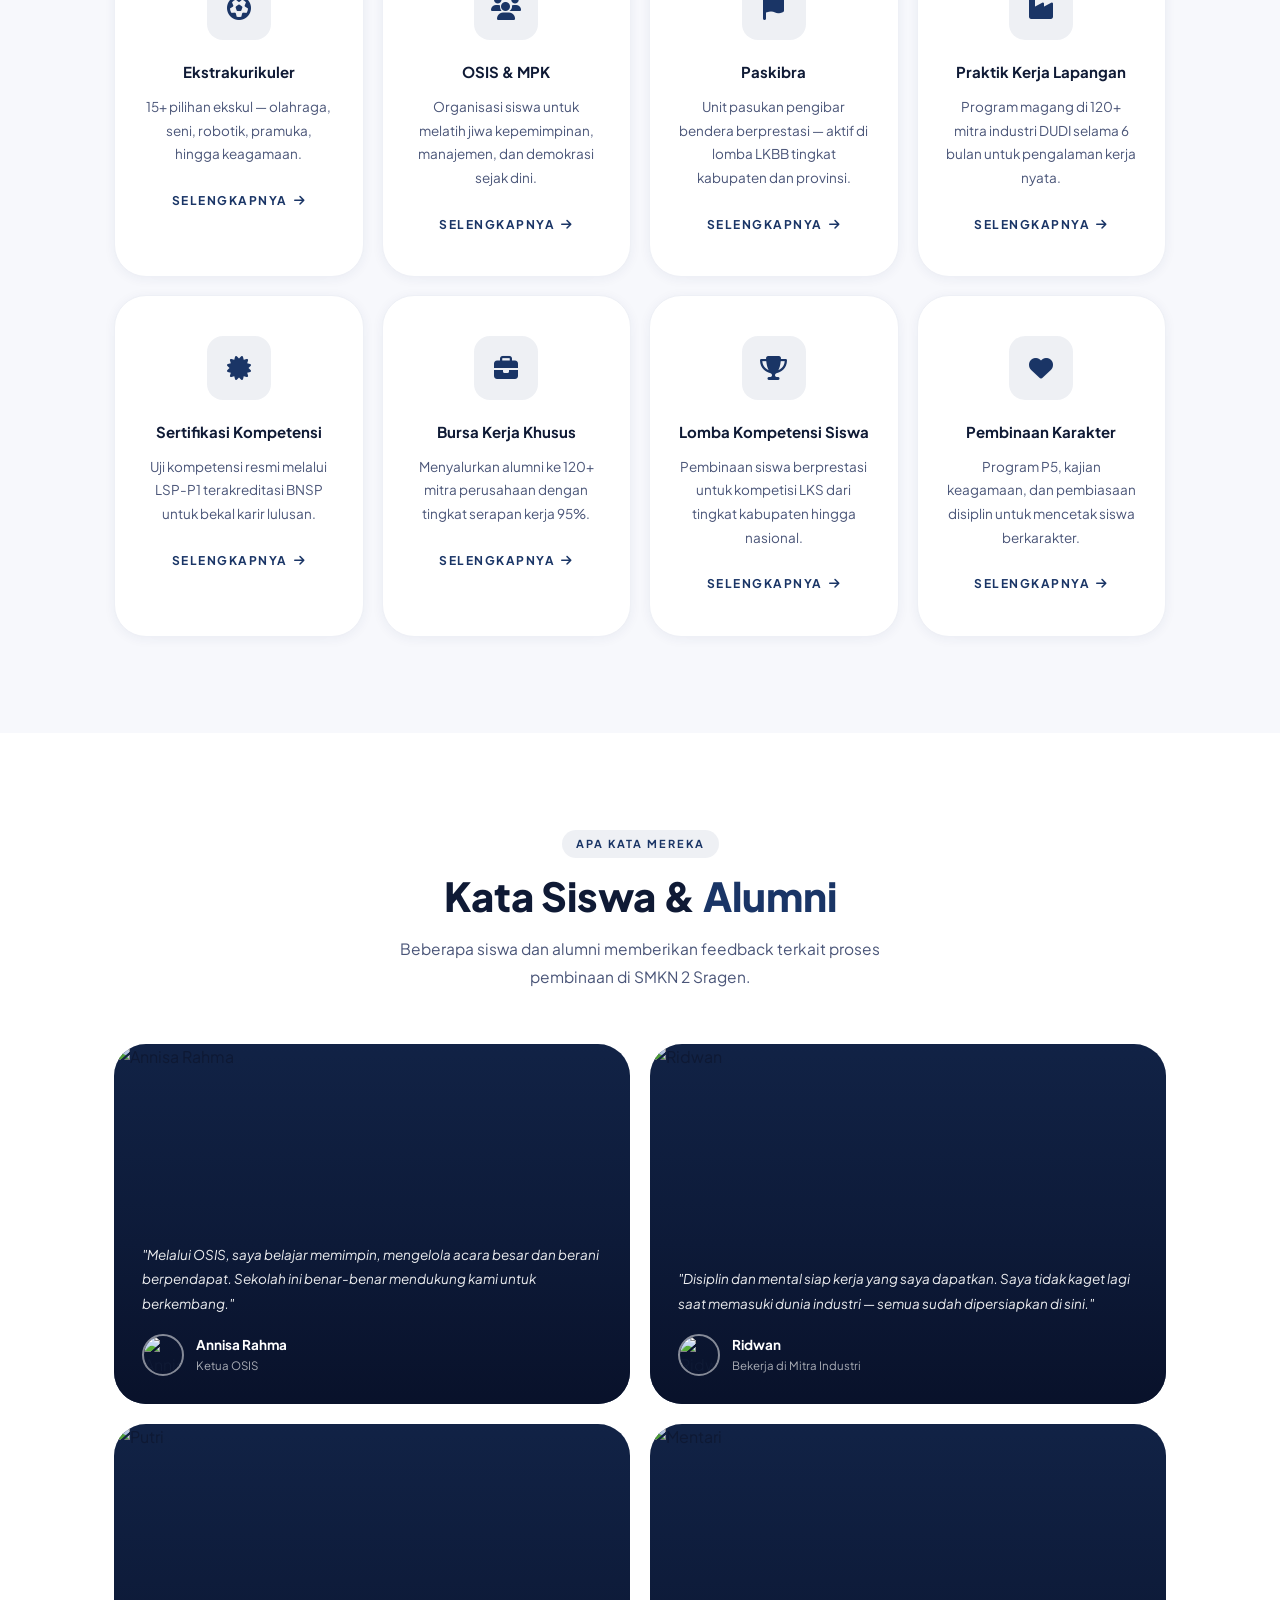
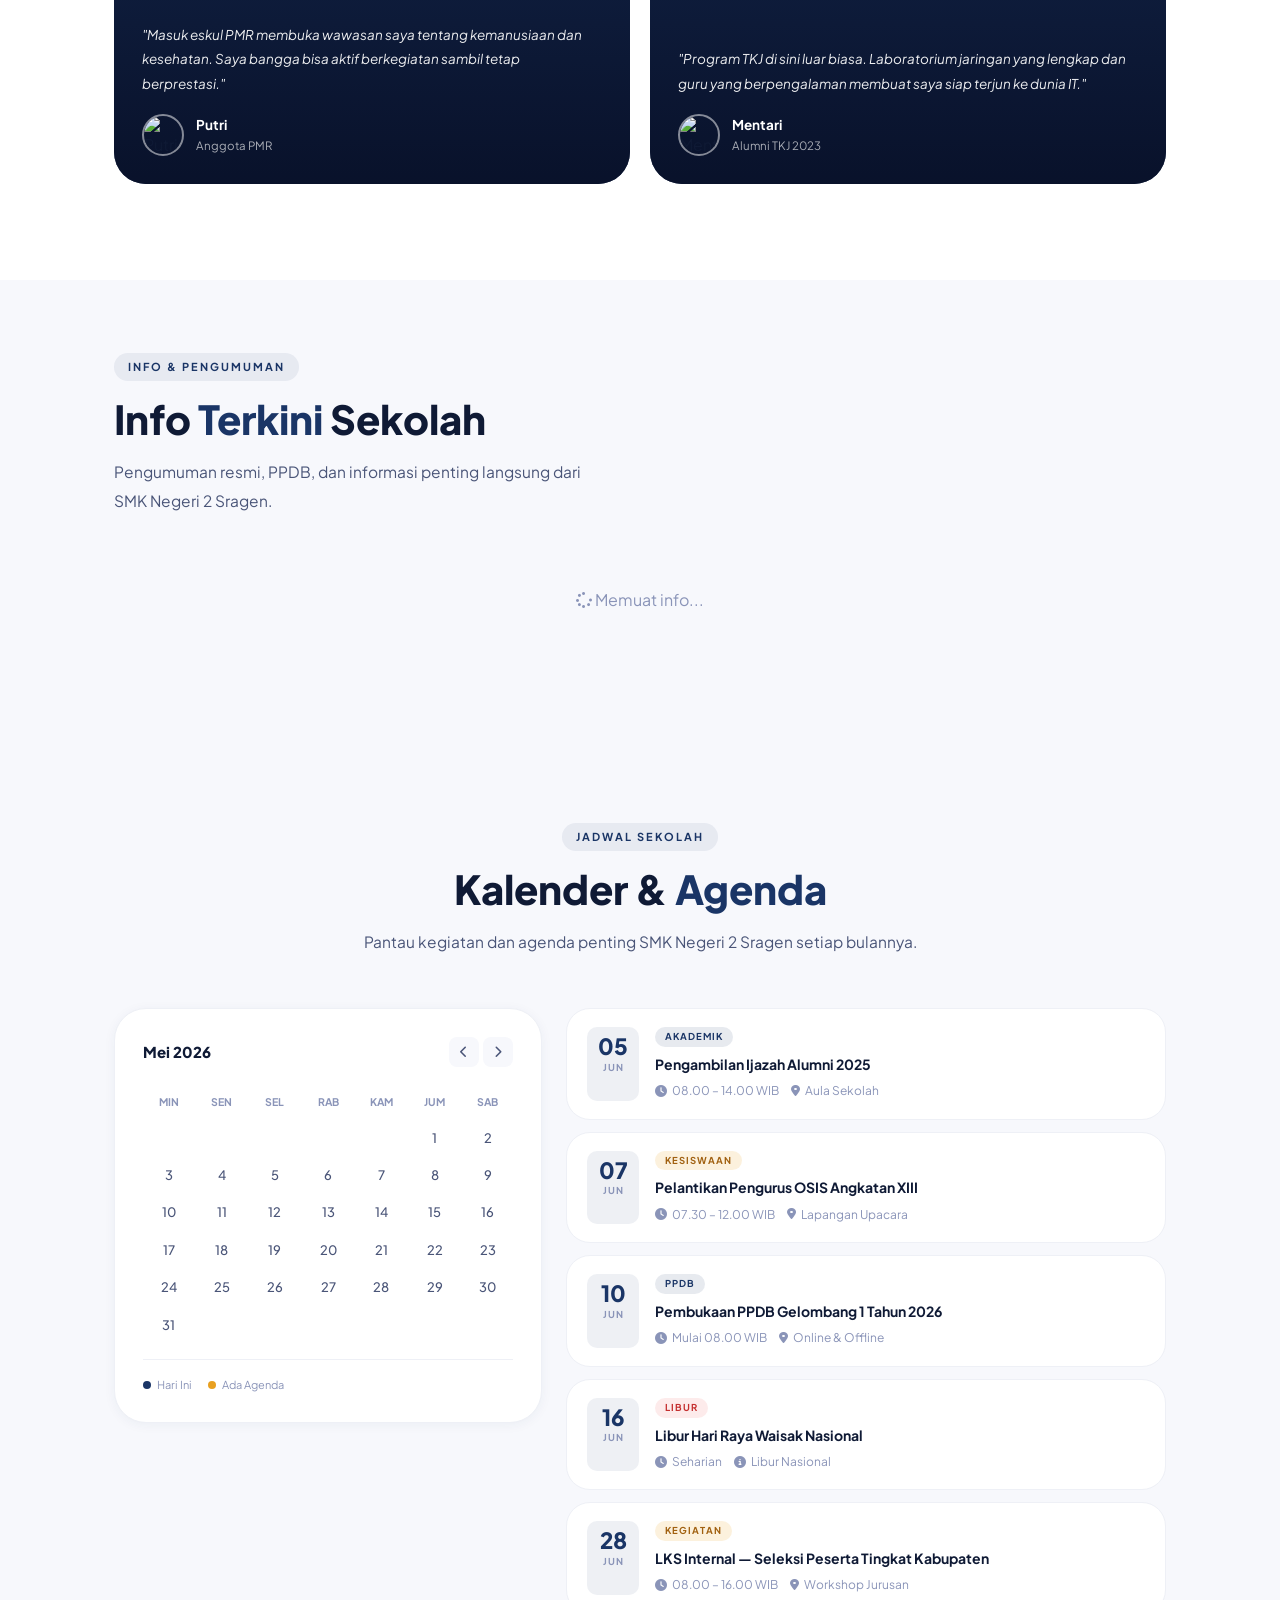
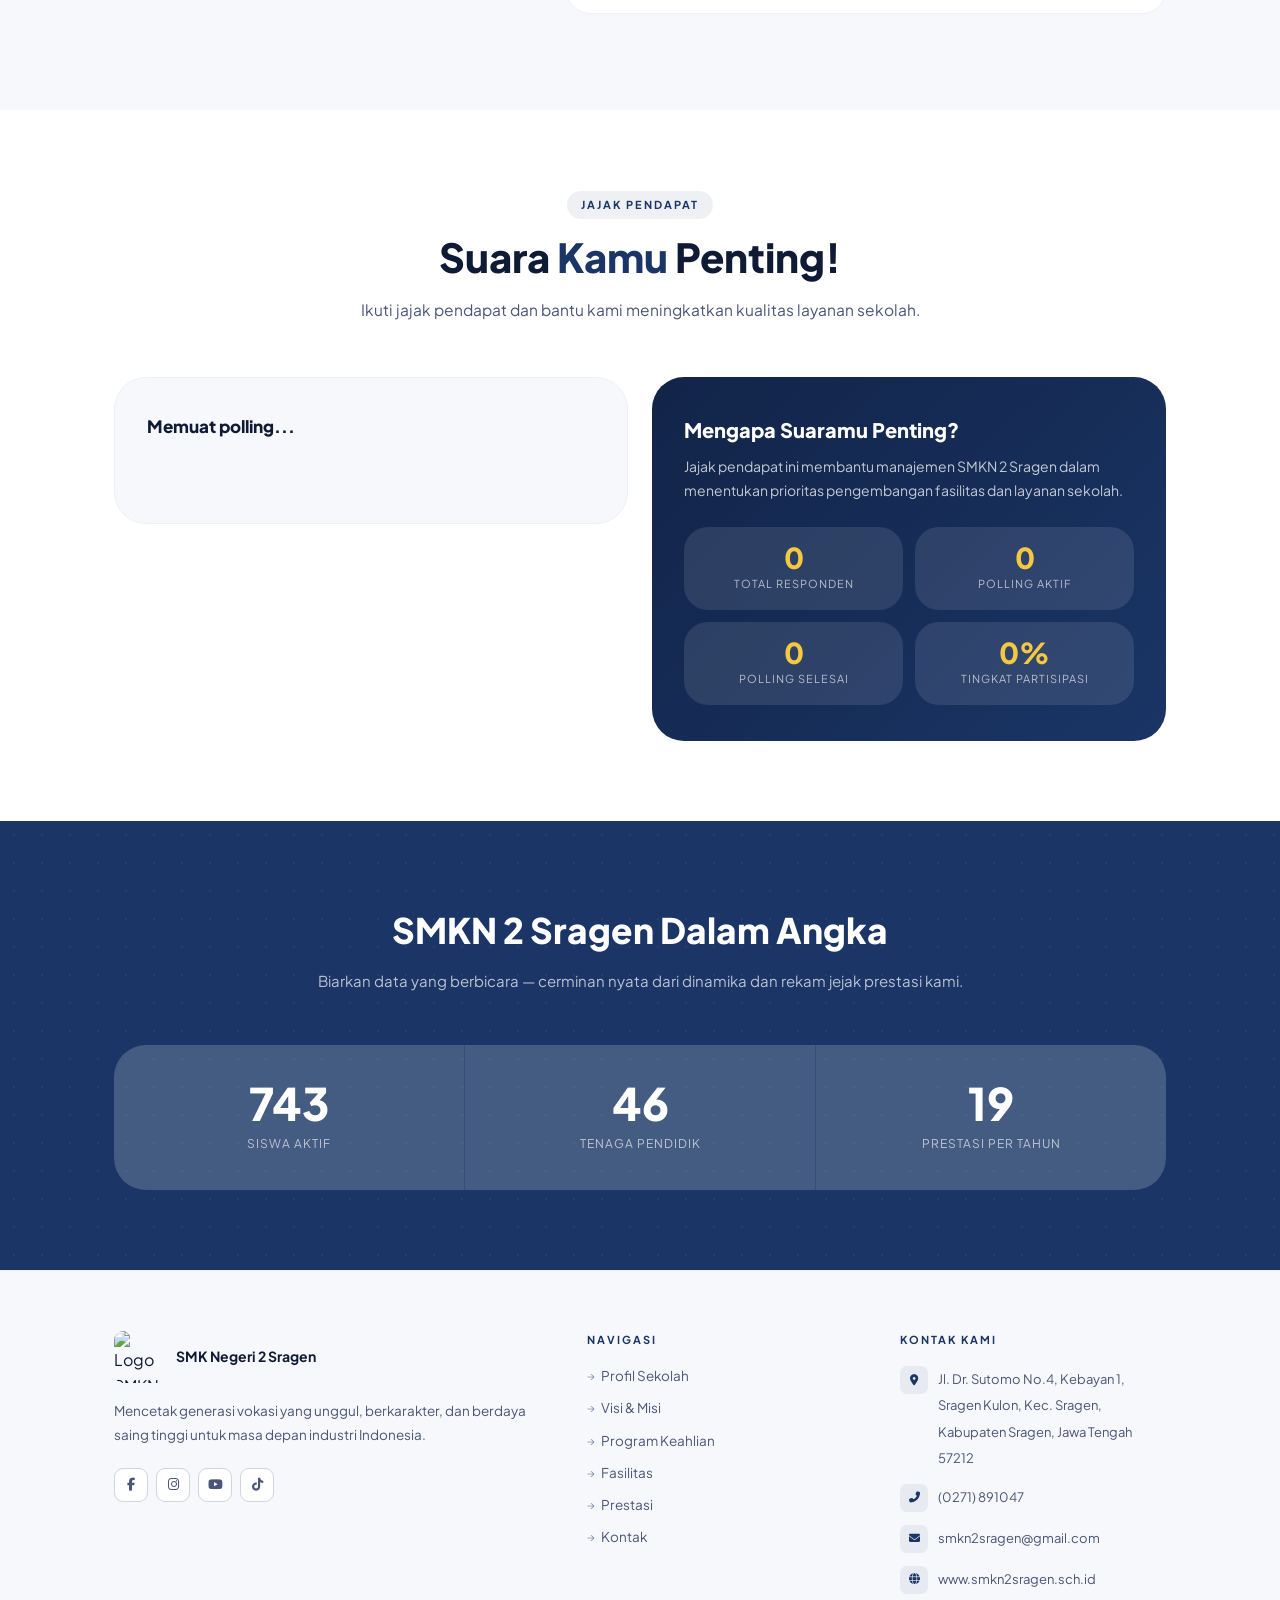
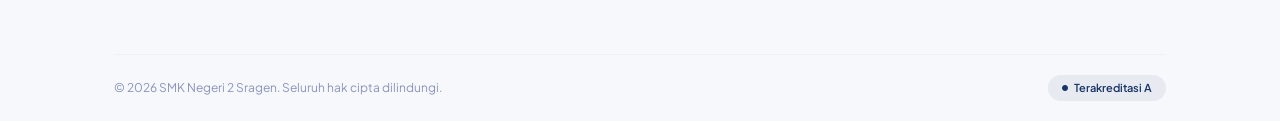
==== commit 4849fc86: "Update index.html" ====
--- a/index.html
+++ b/index.html
@@ -2403,7 +2403,7 @@
   }
   function renderPrcard(d, i, delays) {
     return `
-      <div class="prcard rv on ${delays[i % 3]}" onclick="goToDetail('prestasi','${d.id}','prestasi')" style="cursor:pointer;">
+      <div class="prcard rv on ${delays[i % 3]}" onclick="goToDetail('prestasi','${d.id}','home')" style="cursor:pointer;">
         <div class="prcard-photo">
           ${d.foto
             ? `<img src="${d.foto}" alt="${d.nama||''}" loading="lazy" onerror="this.parentElement.innerHTML='<div class=\\'prcard-photo-empty\\'>🏆</div>'" />`
@@ -2440,7 +2440,7 @@
     if (!pub.length) return;
     const [utama, ...rest] = pub;
     grid.innerHTML = `
-      <div class="berita-main rv on d1" onclick="goToDetail('berita','${utama.id}','berita')">
+      <div class="berita-main rv on d1" onclick="goToDetail('berita','${utama.id}','home')">
         <div class="berita-main-img" style="background:var(--navy-dk);padding:0;">
           <img src="${utama.foto||''}" alt="${utama.judul||''}" style="width:100%;height:100%;object-fit:cover;position:absolute;inset:0;" loading="lazy" onerror="this.style.display='none'" />
           <div style="position:absolute;inset:0;background:linear-gradient(180deg,transparent 50%,rgba(18,36,72,.5) 100%);"></div>
@@ -2454,7 +2454,7 @@
       </div>
       <div class="berita-list rv on d2">
         ${rest.slice(0,4).map(d => `
-        <div class="berita-item" onclick="goToDetail('berita','${d.id}','berita')">
+        <div class="berita-item" onclick="goToDetail('berita','${d.id}','home')">
           <div class="berita-item-img" style="overflow:hidden;padding:0;background:var(--navy);">
             <img src="${d.foto||''}" alt="" style="width:100%;height:100%;object-fit:cover;" loading="lazy" onerror="this.style.display='none'" />
           </div>
@@ -2540,7 +2540,7 @@
 
     grid.innerHTML = `
       <div>
-        <div class="info-alert rv on d1" onclick="goToDetail('pengumuman','${top.id}','pengumuman')" style="cursor:pointer;">
+        <div class="info-alert rv on d1" onclick="goToDetail('pengumuman','${top.id}','home')" style="cursor:pointer;">
           <div class="info-alert-ico"><i class="fas fa-bullhorn"></i></div>
           <div class="info-alert-body">
             <div class="info-alert-tag">🔥 Terbaru · ${top.kategori||''}</div>
@@ -2550,7 +2550,7 @@
           <i class="fas fa-chevron-right info-alert-arrow"></i>
         </div>
         ${rest.slice(0,4).map(d => `
-        <div class="info-card rv on d2" onclick="goToDetail('pengumuman','${d.id}','pengumuman')" style="cursor:pointer;">
+        <div class="info-card rv on d2" onclick="goToDetail('pengumuman','${d.id}','home')" style="cursor:pointer;">
           <div class="info-card-dot ${d.kategori==='PPDB'?'new':d.kategori==='Akademik'?'info':''}"></div>
           <div class="info-card-body">
             <div class="info-card-top">
